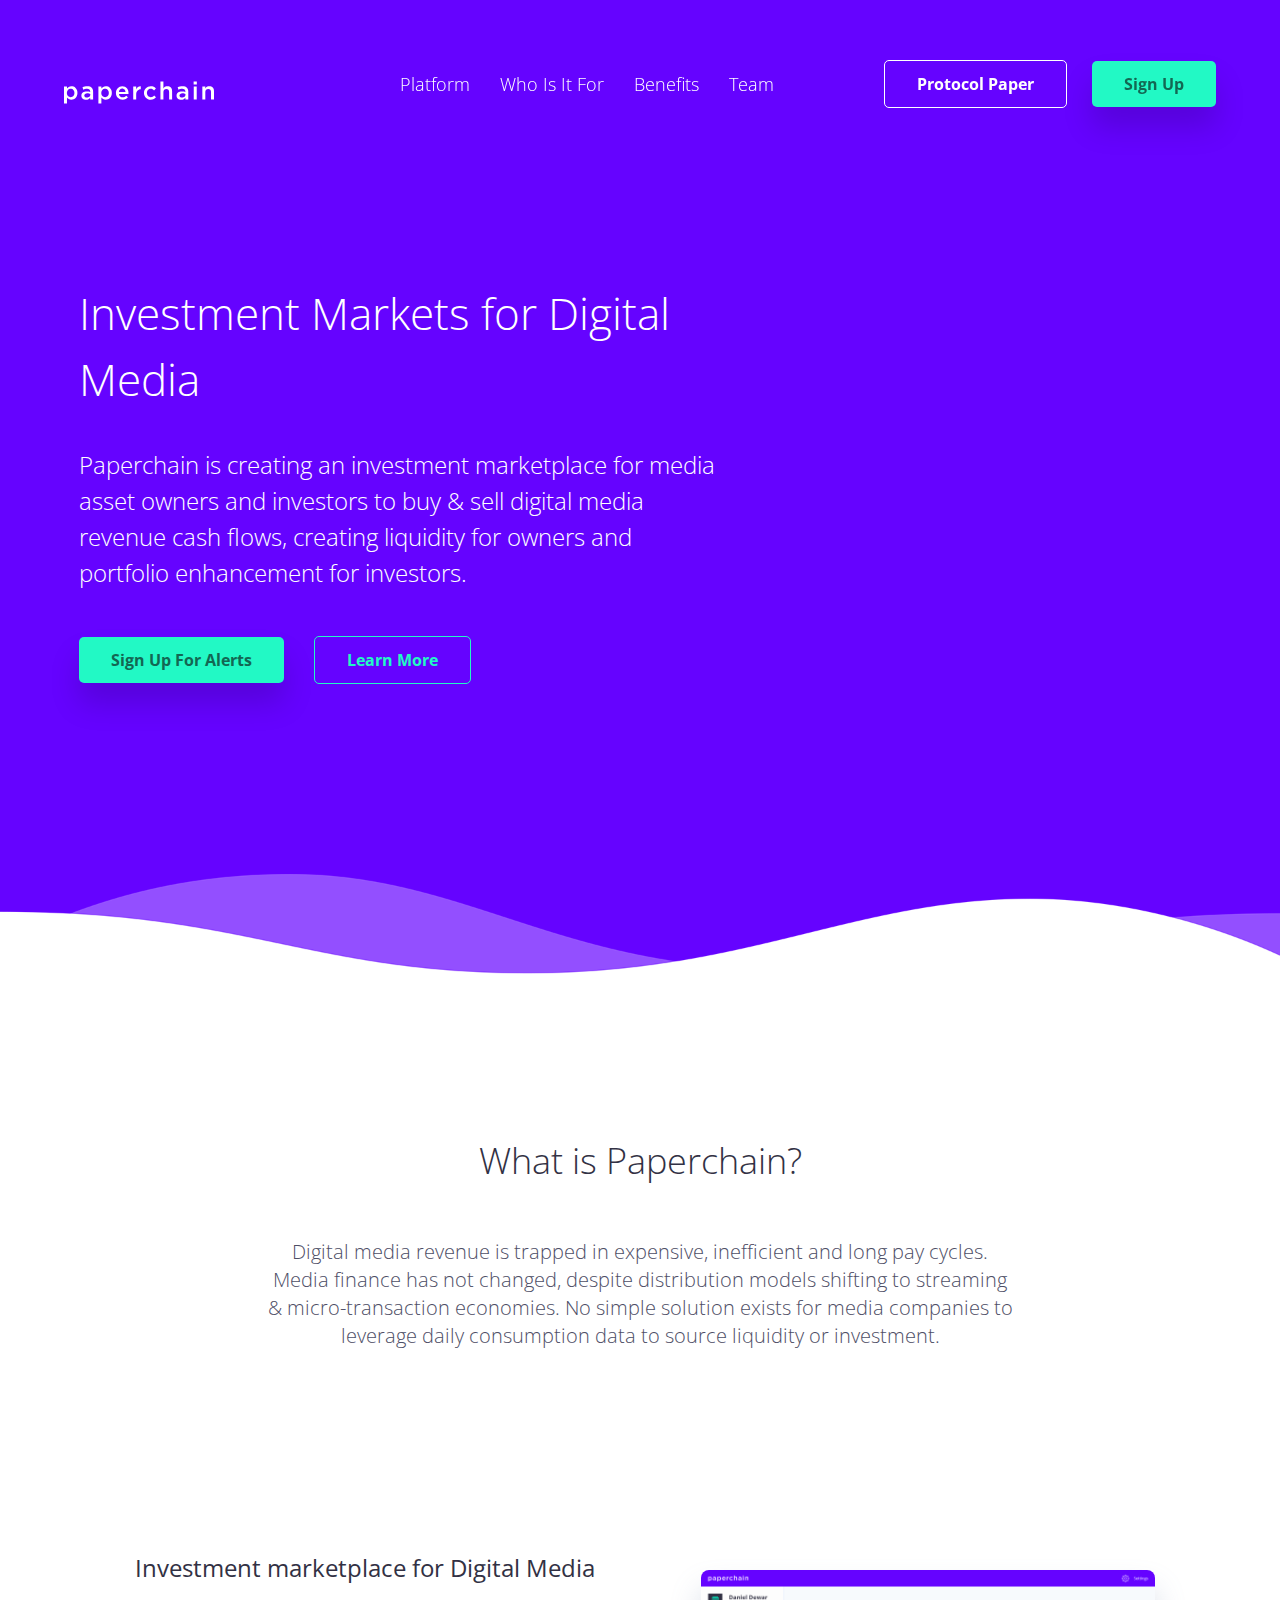
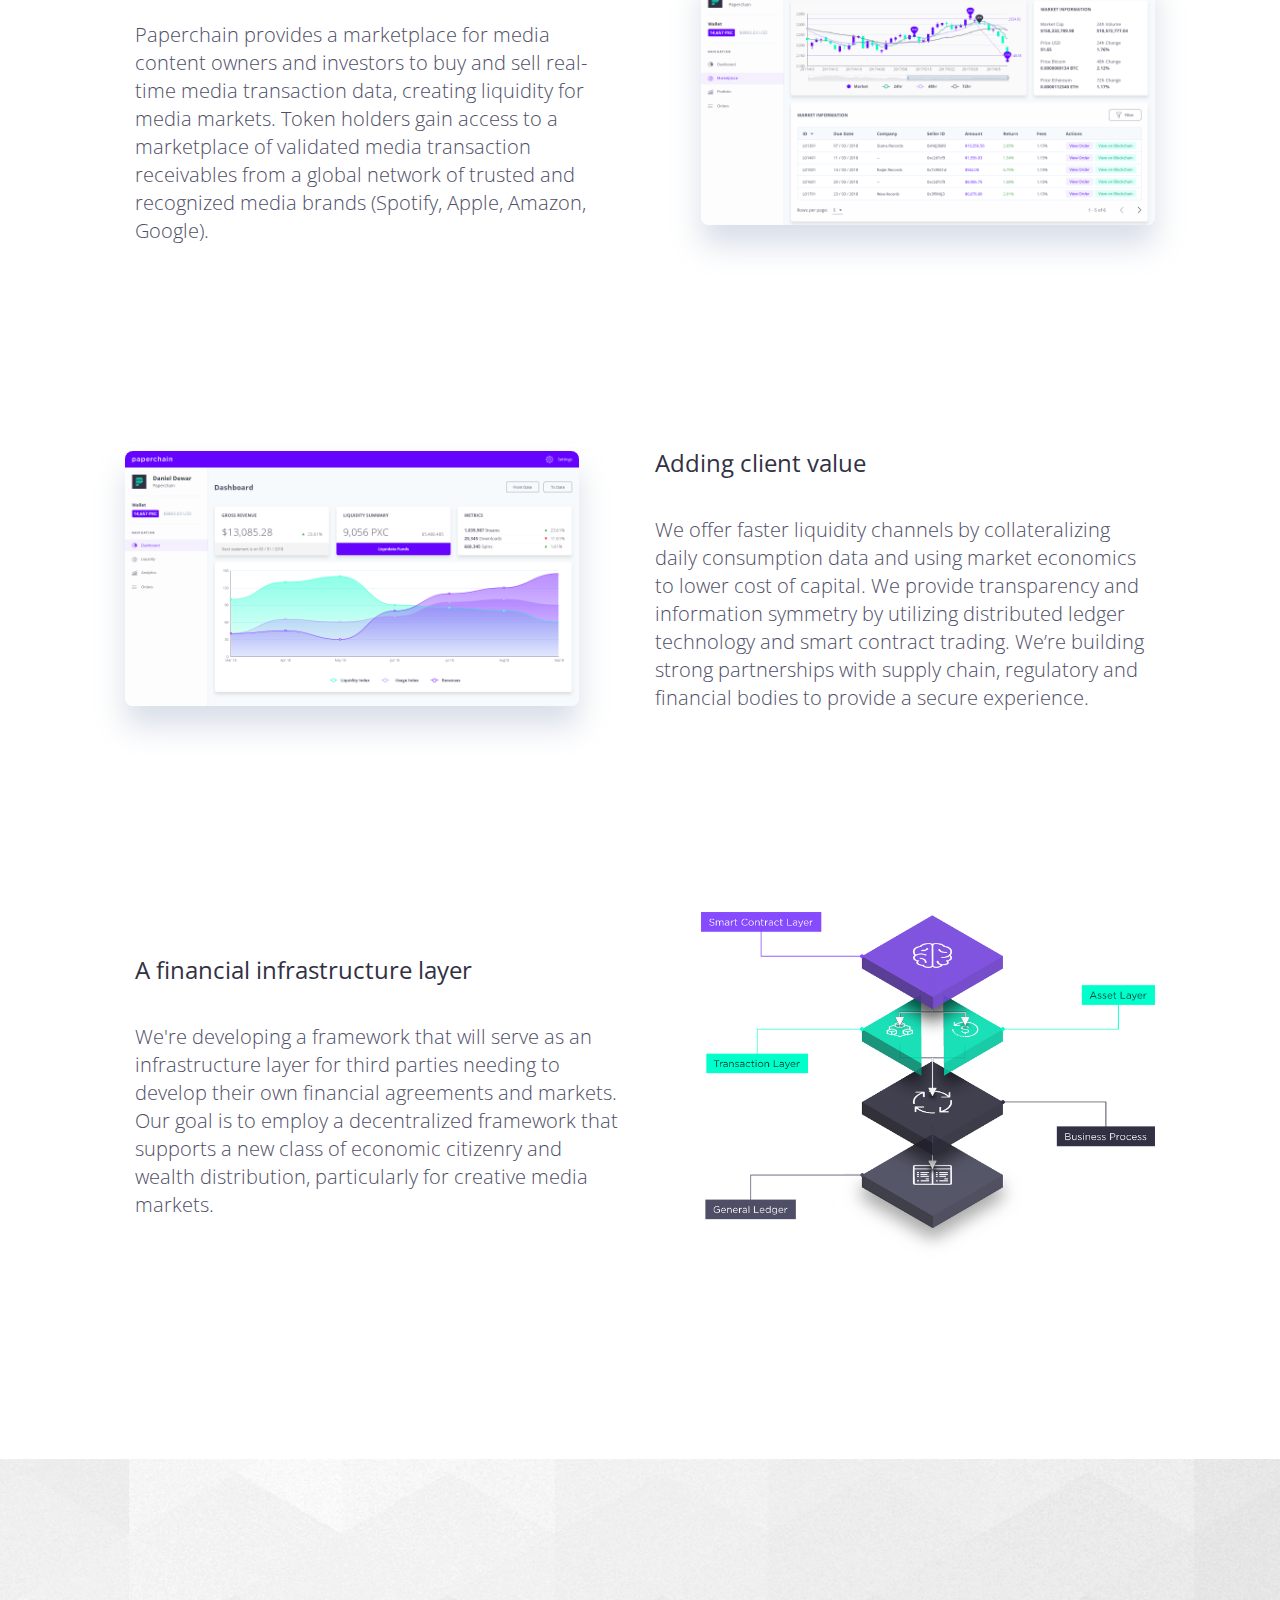
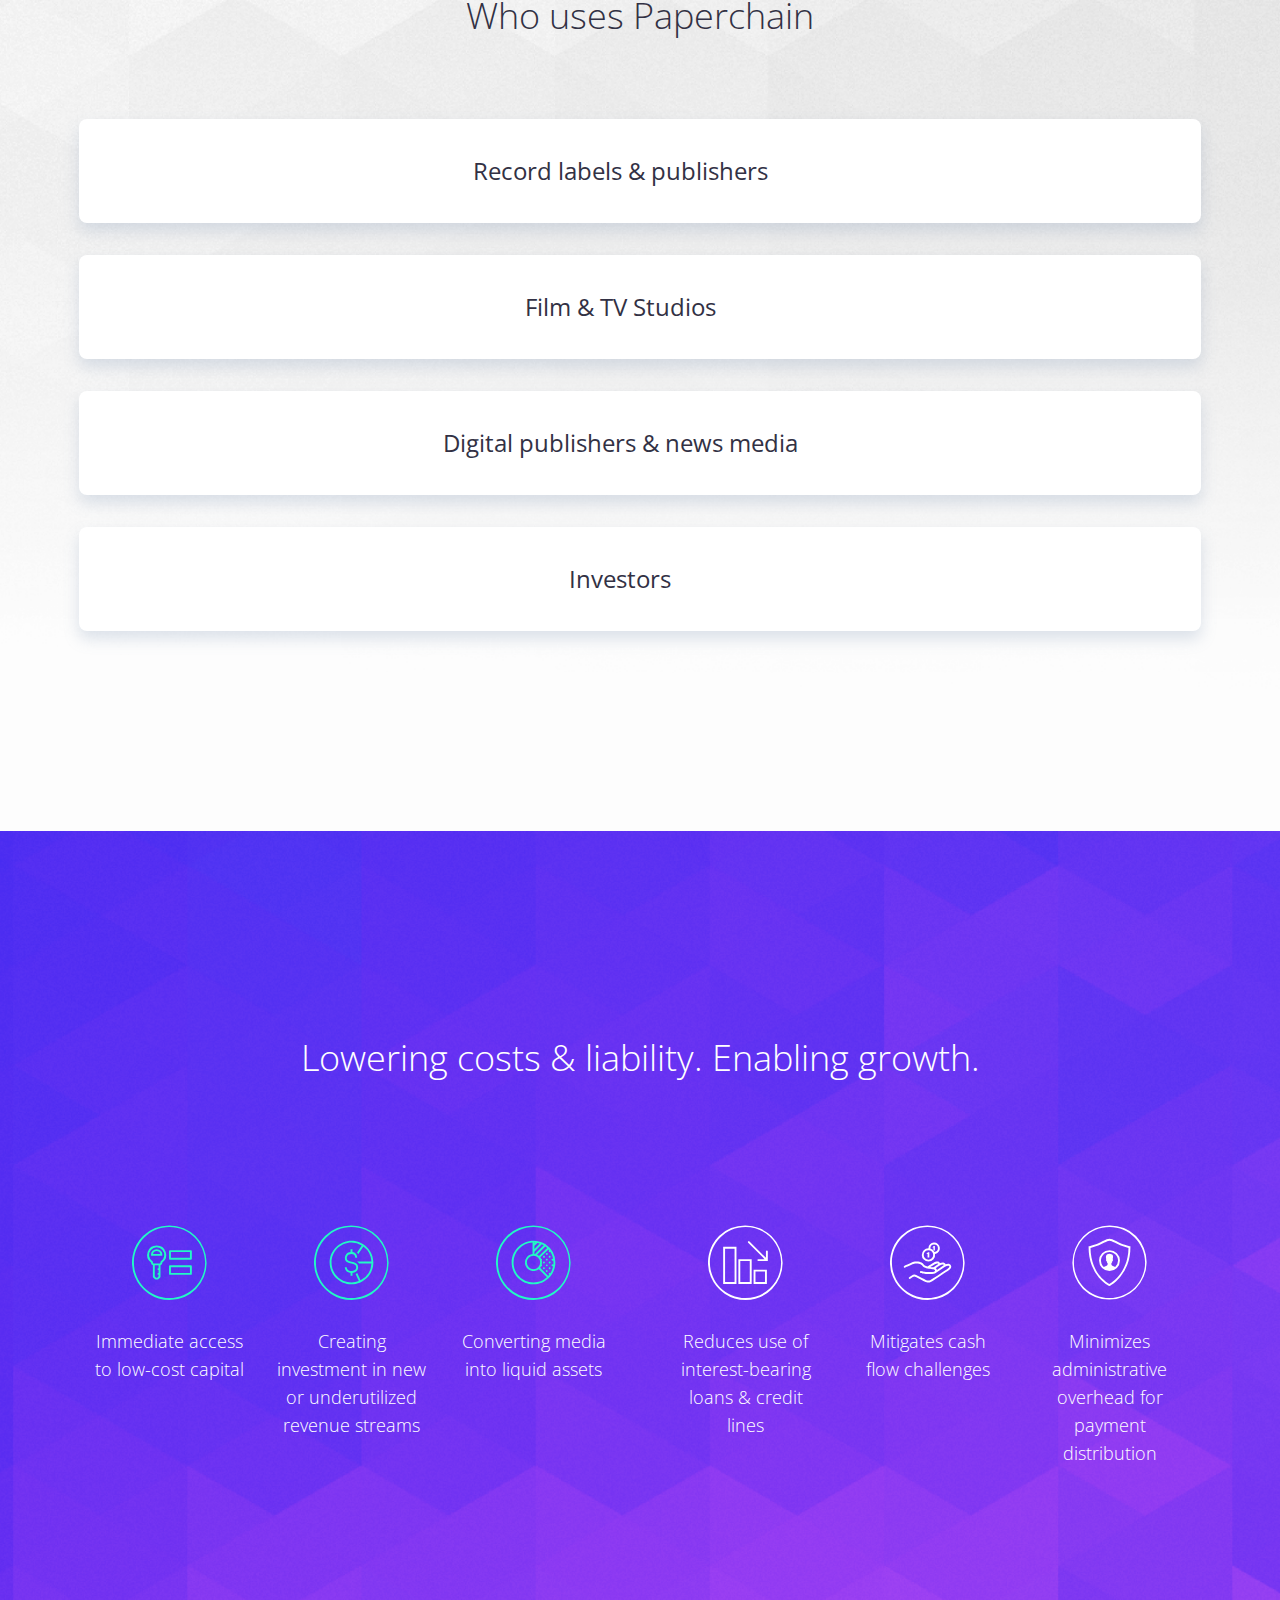
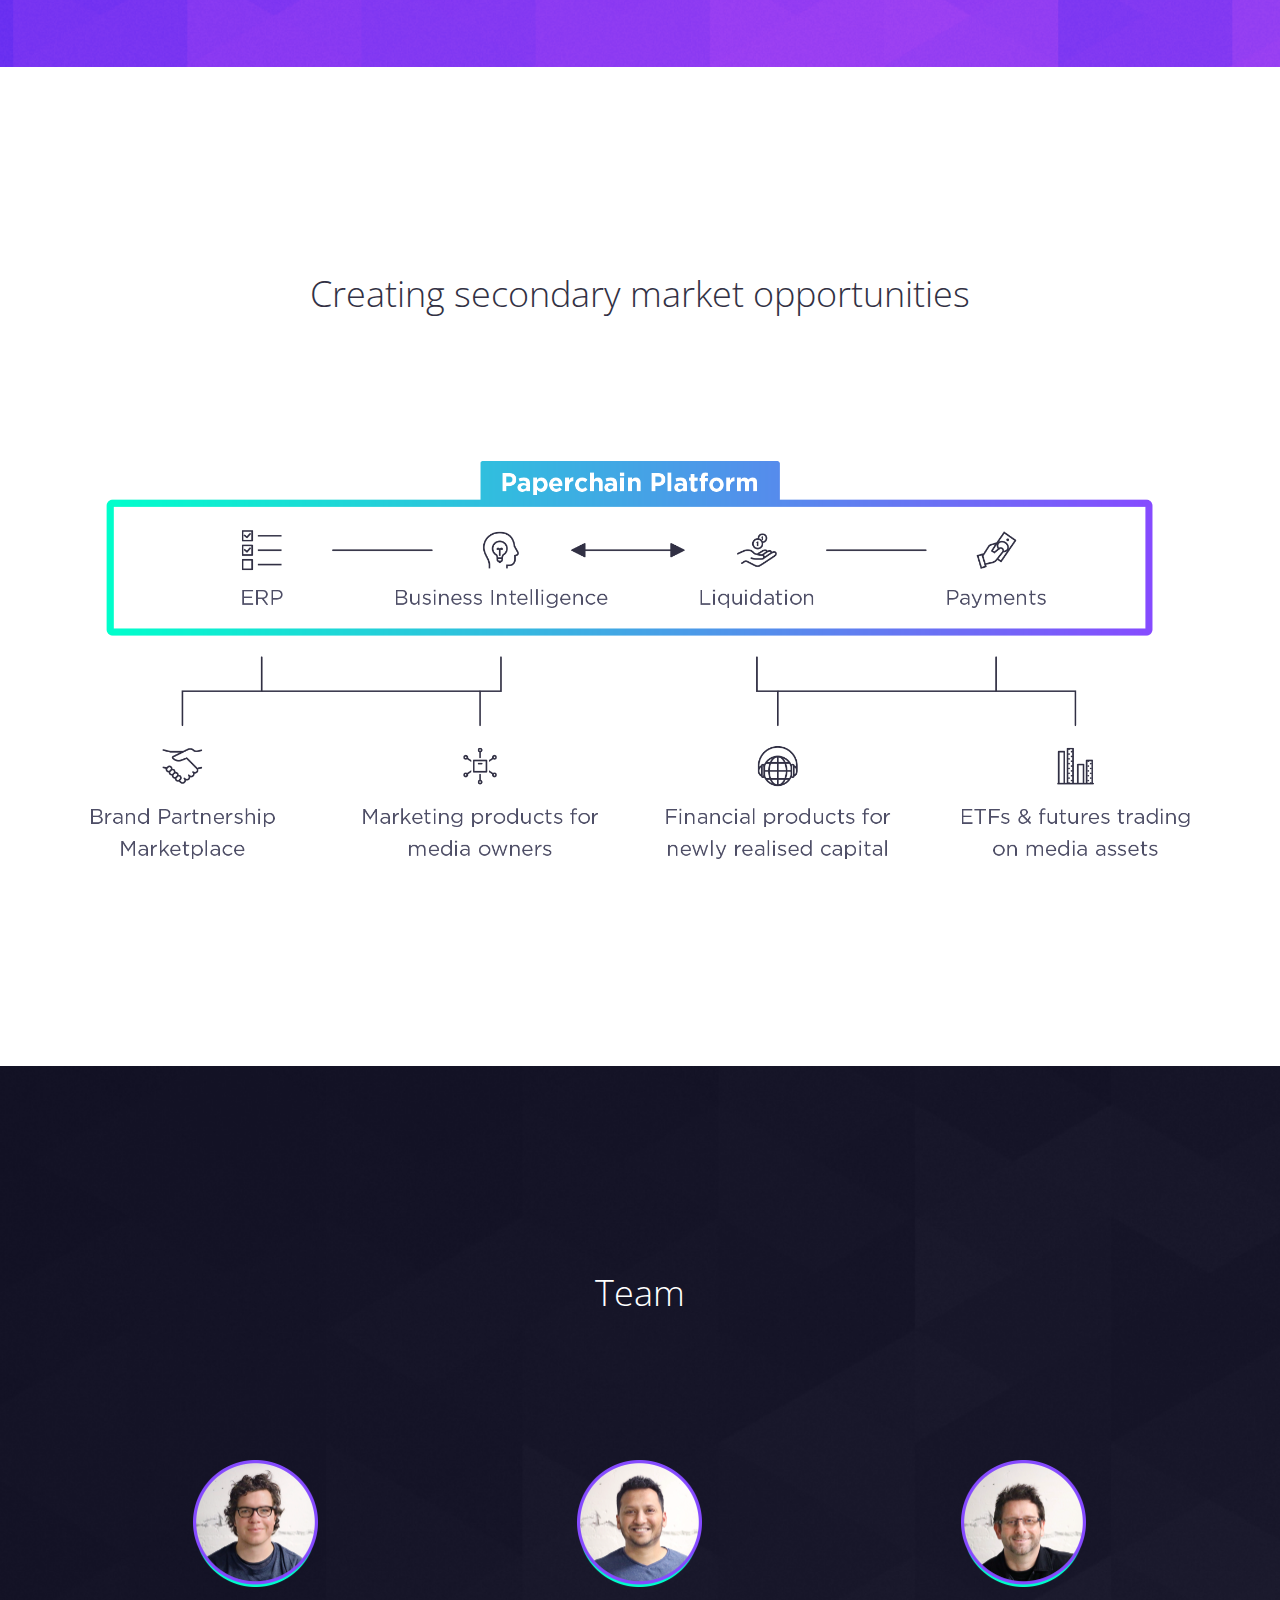
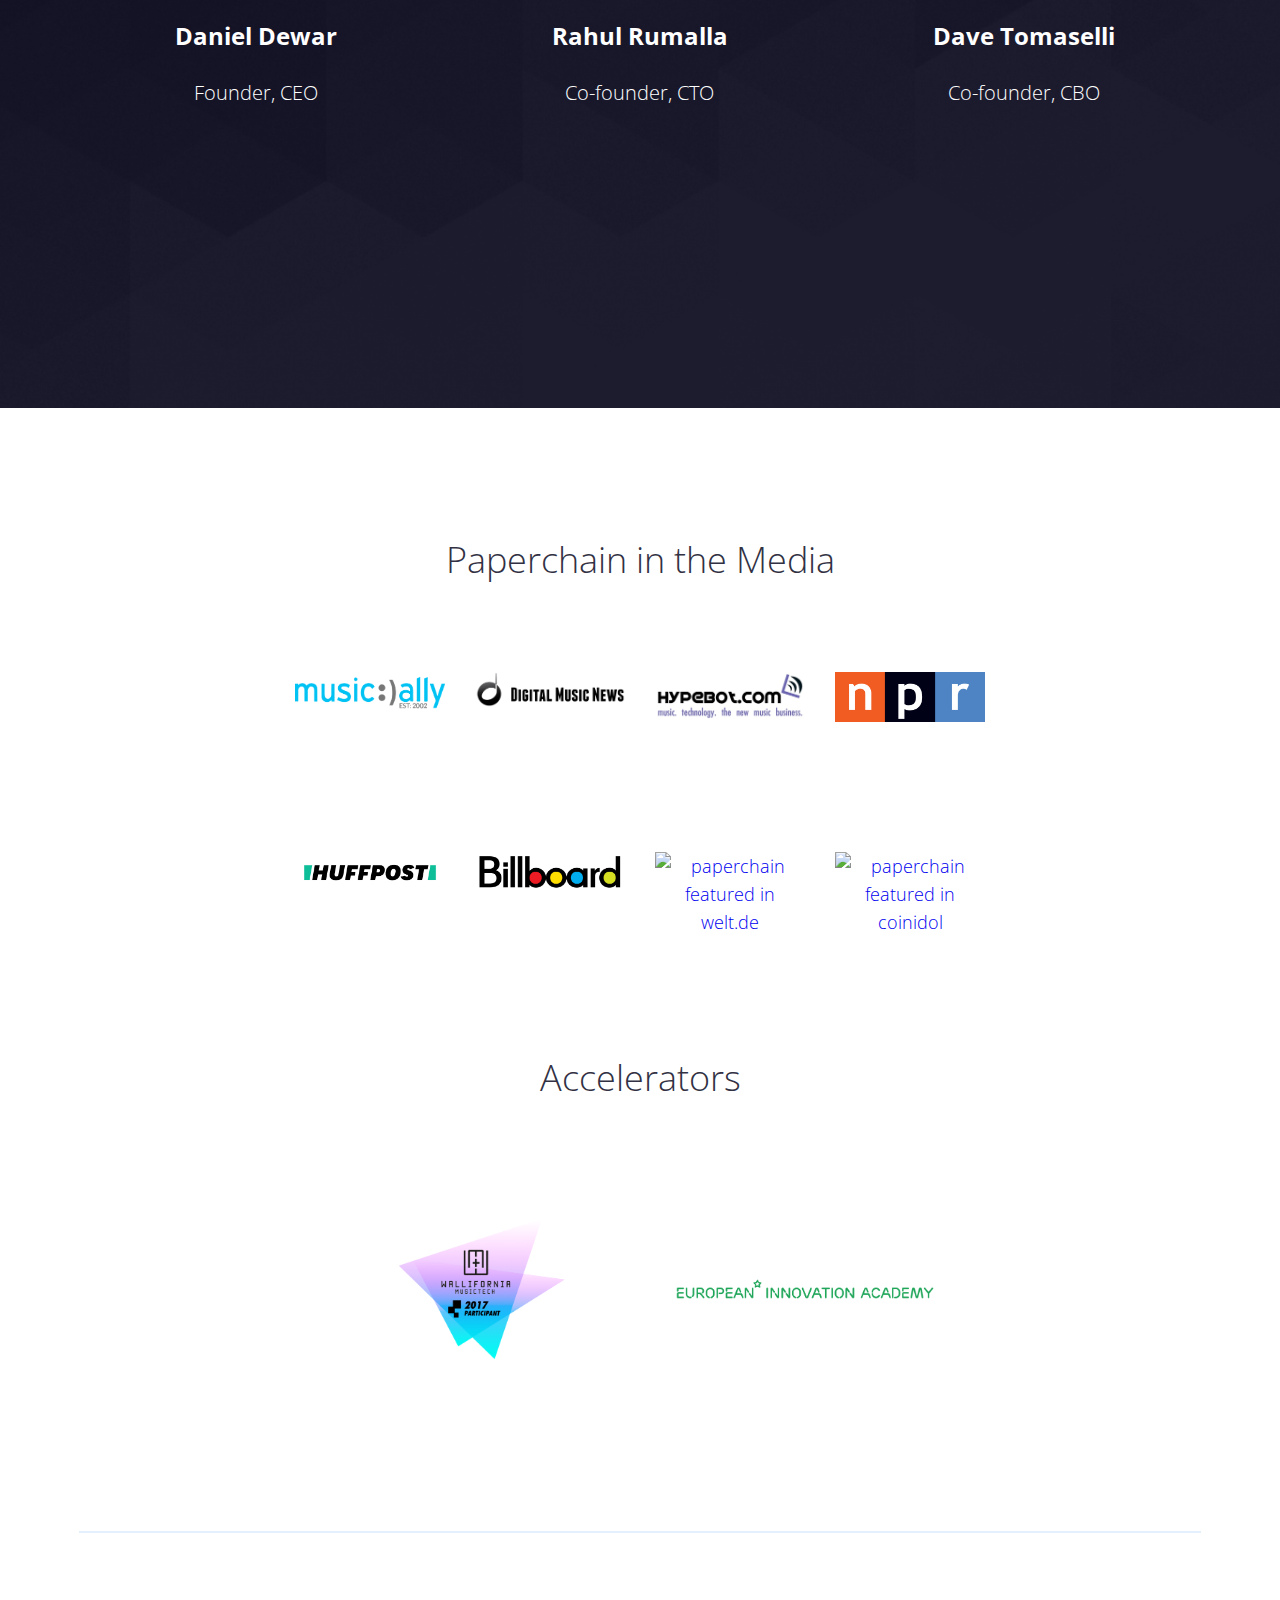
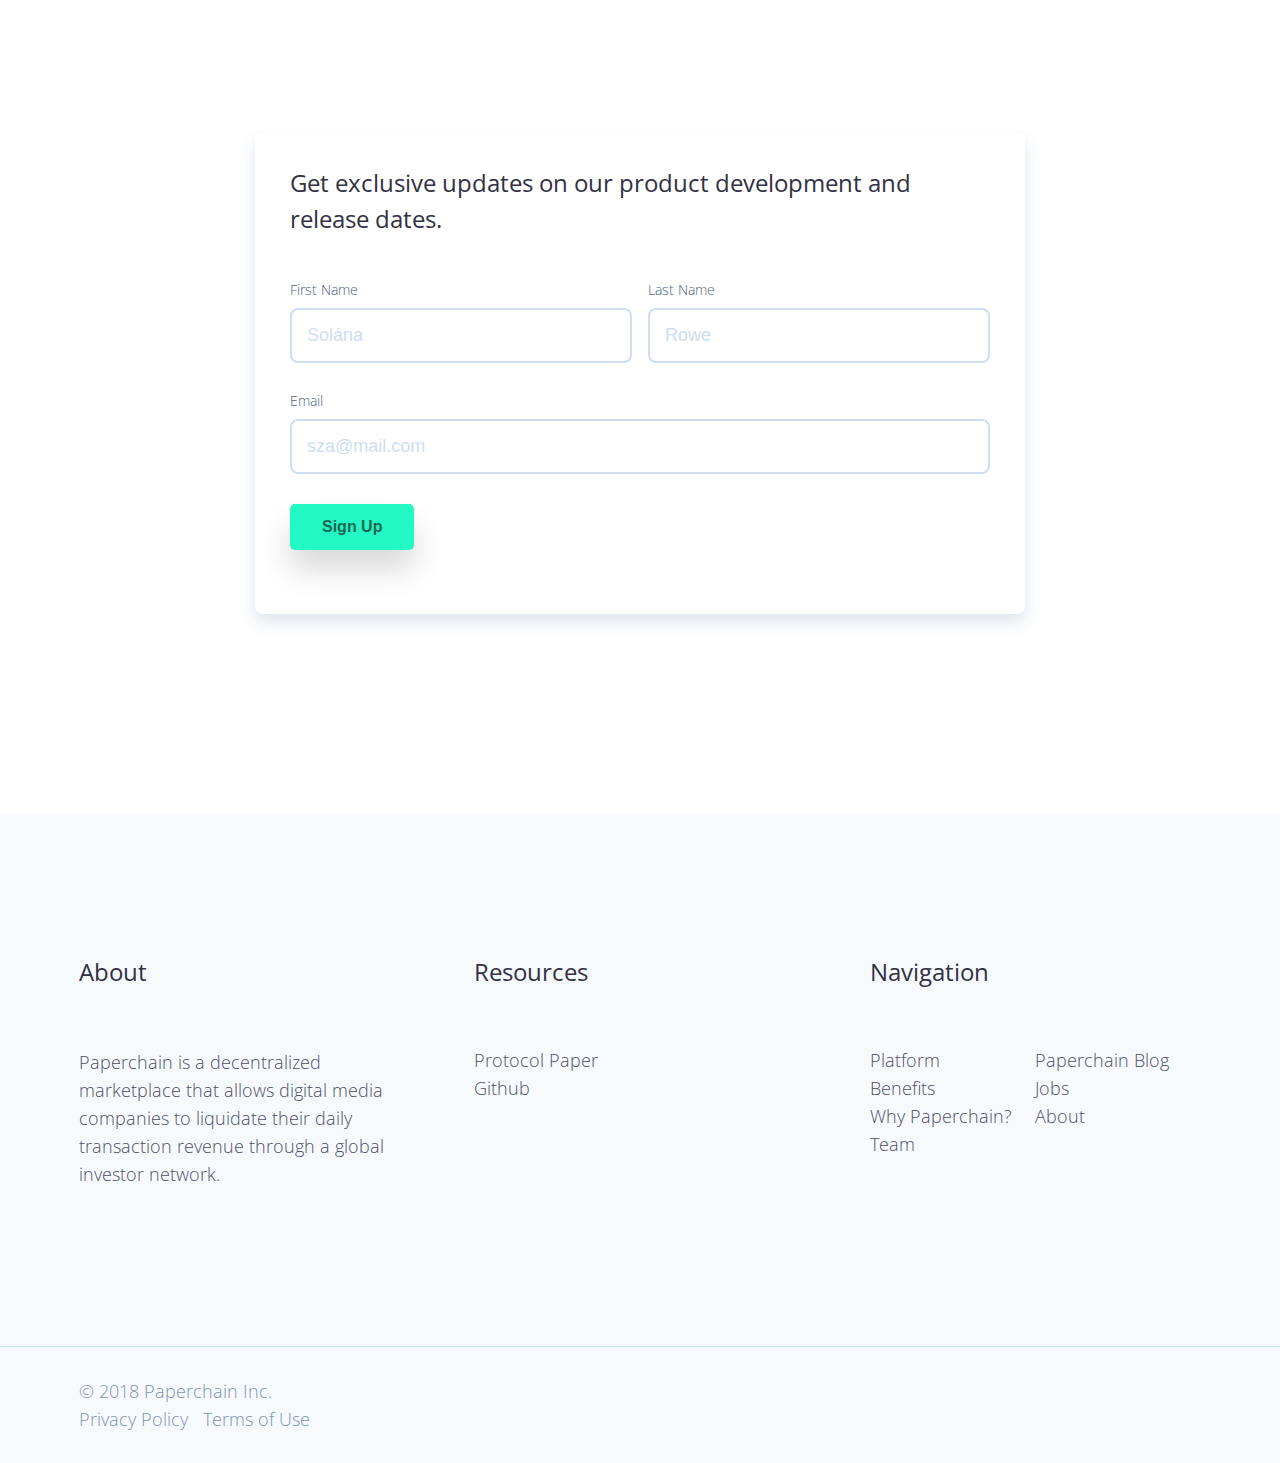
==== index.html @ db1b4682 "update header text, body messaging" ====
<!DOCTYPE html>
<html lang="en">
<head>
	<meta name="generator" content="Hugo 0.37.1" />
  <meta charset="UTF-8">
  <meta name="viewport" content="width=device-width, initial-scale=1.0">
  <meta http-equiv="X-UA-Compatible" content="ie=edge">
  <link rel="stylesheet" href="assets/css/main.css" id="main_style">
  <link href="https://fonts.googleapis.com/css?family=Open+Sans:300,400,700" rel="stylesheet">
  <link href="https://cdn.materialdesignicons.com/2.0.46/css/materialdesignicons.min.css" rel="stylesheet">
	<link rel="stylesheet" href="https://use.fontawesome.com/releases/v5.2.0/css/all.css" integrity="sha384-hWVjflwFxL6sNzntih27bfxkr27PmbbK/iSvJ+a4+0owXq79v+lsFkW54bOGbiDQ" crossorigin="anonymous">
  <link rel="icon" href="assets/img/icon_64.png" type="image/png">

  <title>Paperchain — decentralized liquidity platform for digital media markets.</title>
  <meta name="description" content="Get Paperchain — a decentralized marketplace creating liquidity in digital media.">
  <meta name="keywords" content="paperchain, blockchain, hyperledger, smart contracts, blockchain contracts, music metadata, song metadata, music royalties, royalty collection, royalty collection societies," />
  <meta name="author" content="Paperchain" />


<script>(function(w,d,s,l,i){w[l]=w[l]||[];w[l].push({'gtm.start':
new Date().getTime(),event:'gtm.js'});var f=d.getElementsByTagName(s)[0],
j=d.createElement(s),dl=l!='dataLayer'?'&l='+l:'';j.async=true;j.src=
'https://www.googletagmanager.com/gtm.js?id='+i+dl;f.parentNode.insertBefore(j,f);
})(window,document,'script','dataLayer','GTM-TQFL2BT');</script>


  <meta itemprop="name" content="Paperchain — decentralized liquidity platform for digital media markets.">
  <meta itemprop="description" content="Get Paperchain — a decentralized marketplace creating liquidity in digital media">
  <meta itemprop="image" content="assets/img/bg-paperchain-14.png">

  <meta property="og:url" content="https://www.paperchain.io">
  <meta property="og:type" content="website">
  <meta property="og:title" content="Get Paperchain — a decentralized marketplace creating liquidity in digital media">
  <meta property="og:description" content="Get Paperchain — decentralized liquidity platform for digital media markets.">
  <meta property="og:image" content="assets/img/bg-paperchain-14.png">

  <meta name="twitter:card" content="summary_large_image">
  <meta name="twitter:title" content="Get Paperchain — a decentralized marketplace creating liquidity in digital media">
  <meta name="twitter:description" content="Get Paperchain — a decentralized marketplace creating liquidity in digital media">
  <meta name="twitter:image" content="assets/img/bg-paperchain-14.png">

</head>
<body>


  <noscript><iframe src="https://www.googletagmanager.com/ns.html?id=GTM-TQFL2BT"
  height="0" width="0" style="display:none;visibility:hidden"></iframe></noscript>


  <div class="menu">
    <div class="container menu__wrapper">
      <div class="row">
        <div class="menu__logo menu__item">
          <a href="/">
            <svg class="menu__logo-img" xmlns="http://www.w3.org/2000/svg" width="150" height="65" viewBox="0 0 548.09 79.479"><g fill="#fff"><path data-name="Paperchain logo" d="M42.259 23.018c-2.04-2.1-4.392-3.688-7.059-4.766-2.668-1.08-5.38-1.621-8.136-1.621-3.897 0-7.134.871-9.711 2.609-2.578 1.738-4.735 3.836-6.474 6.291v-7.908h-10.879v61.855h10.879v-21.757c1.679 2.221 3.806 4.168 6.383 5.846 2.578 1.676 5.844 2.518 9.802 2.518 2.816 0 5.542-.541 8.182-1.621 2.636-1.076 4.99-2.662 7.057-4.764 2.069-2.098 3.715-4.676 4.944-7.732 1.23-3.057 1.844-6.562 1.844-10.52v-.18c0-3.955-.629-7.461-1.888-10.52-1.26-3.055-2.907-5.631-4.944-7.73zm-4.227 18.429c0 2.34-.36 4.451-1.077 6.34-.721 1.887-1.695 3.477-2.924 4.764-1.23 1.289-2.667 2.293-4.316 3.012-1.648.721-3.4 1.08-5.259 1.08s-3.627-.359-5.305-1.08c-1.68-.719-3.147-1.752-4.407-3.1-1.257-1.352-2.261-2.953-3.01-4.812-.751-1.854-1.126-3.924-1.126-6.203v-.18c0-2.275.375-4.346 1.126-6.203.749-1.855 1.753-3.461 3.01-4.811 1.259-1.348 2.727-2.383 4.407-3.102 1.677-.721 3.446-1.08 5.305-1.08s3.611.359 5.259 1.08c1.649.719 3.086 1.74 4.316 3.059 1.229 1.318 2.203 2.92 2.924 4.811.717 1.885 1.077 3.971 1.077 6.246v.179zM101.237 22.299c-3.415-3.535-8.662-5.305-15.733-5.305-3.776 0-7.044.344-9.8 1.033-2.757.688-5.455 1.633-8.092 2.832l2.877 8.541c2.158-.9 4.285-1.619 6.383-2.158 2.099-.539 4.496-.811 7.194-.811 3.835 0 6.758.869 8.766 2.609s3.012 4.316 3.012 7.73v1.172c-1.858-.602-3.776-1.08-5.754-1.439-1.978-.359-4.316-.541-7.012-.541-2.877 0-5.531.316-7.958.943-2.427.629-4.495 1.574-6.204 2.834-1.708 1.258-3.042 2.85-4.002 4.768-.959 1.918-1.437 4.162-1.437 6.738v.182c0 2.398.463 4.512 1.392 6.34.93 1.828 2.159 3.357 3.687 4.584 1.529 1.229 3.312 2.16 5.35 2.787 2.037.629 4.166.945 6.385.945 3.653 0 6.741-.676 9.259-2.023 2.518-1.348 4.585-2.98 6.206-4.9v5.936h10.608v-28.145c0-3.115-.419-5.902-1.259-8.359s-2.128-4.557-3.868-6.293zm-5.214 25.713c0 1.498-.331 2.879-.988 4.135-.661 1.262-1.543 2.34-2.654 3.238-1.108.898-2.441 1.588-4 2.066-1.56.48-3.237.721-5.035.721-2.639 0-4.841-.629-6.607-1.889-1.769-1.26-2.654-3.027-2.654-5.305v-.18c0-2.518.974-4.465 2.922-5.844 1.946-1.377 4.689-2.068 8.226-2.068 2.16 0 4.151.178 5.98.537 1.827.363 3.43.811 4.81 1.352v3.237zM167.951 23.018c-2.038-2.1-4.392-3.688-7.059-4.766-2.667-1.08-5.38-1.621-8.136-1.621-3.896 0-7.133.871-9.711 2.609-2.577 1.738-4.733 3.836-6.472 6.291v-7.908h-10.879v61.855h10.879v-21.757c1.677 2.221 3.806 4.168 6.385 5.846 2.576 1.676 5.844 2.518 9.799 2.518 2.817 0 5.544-.541 8.182-1.621 2.638-1.076 4.99-2.662 7.057-4.764 2.069-2.098 3.717-4.676 4.947-7.732 1.228-3.057 1.843-6.562 1.843-10.52v-.18c0-3.955-.63-7.461-1.889-10.52-1.26-3.055-2.908-5.631-4.946-7.73zm-4.225 18.429c0 2.34-.36 4.451-1.08 6.34-.719 1.887-1.693 3.477-2.921 4.764-1.229 1.289-2.668 2.293-4.314 3.012-1.651.721-3.404 1.08-5.262 1.08-1.856 0-3.626-.359-5.305-1.08-1.679-.719-3.145-1.752-4.405-3.1-1.259-1.352-2.263-2.953-3.012-4.812-.75-1.854-1.124-3.924-1.124-6.203v-.18c0-2.275.374-4.346 1.124-6.203.749-1.855 1.752-3.461 3.012-4.811 1.26-1.348 2.726-2.383 4.405-3.102 1.679-.721 3.448-1.08 5.305-1.08 1.858 0 3.611.359 5.262 1.08 1.646.719 3.086 1.74 4.314 3.059 1.228 1.318 2.203 2.92 2.921 4.811.72 1.885 1.08 3.971 1.08 6.246v.179zM230.022 24.275c-1.892-2.336-4.266-4.193-7.117-5.574-2.854-1.379-6.173-2.07-9.954-2.07-3.424 0-6.547.646-9.369 1.936-2.825 1.291-5.272 3.057-7.342 5.305-2.073 2.246-3.68 4.871-4.822 7.865-1.14 2.998-1.71 6.207-1.71 9.621v.182c0 3.654.635 6.998 1.904 10.023 1.269 3.027 3.008 5.621 5.212 7.777 2.206 2.158 4.793 3.838 7.762 5.035s6.163 1.799 9.58 1.799c4.375 0 8.135-.811 11.281-2.43 3.15-1.617 5.86-3.773 8.139-6.471l-6.384-5.664c-1.919 1.857-3.867 3.266-5.845 4.225-1.977.959-4.313 1.439-7.01 1.439-3.539 0-6.551-1.035-9.038-3.102-2.488-2.068-4.032-5.051-4.632-8.949h34.885c.059-.537.105-1.061.137-1.572.029-.51.044-1.002.044-1.482 0-3.42-.479-6.668-1.441-9.756-.964-3.088-2.39-5.797-4.28-8.137zm-29.434 13.754c.477-3.713 1.805-6.725 3.986-9.033 2.18-2.307 4.941-3.465 8.287-3.465 1.79 0 3.386.334 4.793.992 1.4.66 2.608 1.543 3.624 2.652 1.016 1.107 1.822 2.428 2.42 3.955.596 1.527.985 3.162 1.164 4.898h-24.274zM270.176 19.689c-2.758 2.158-4.886 5.035-6.383 8.633v-10.699h-10.88v47.473h10.88v-18.075c0-3.115.389-5.857 1.17-8.227.778-2.367 1.886-4.33 3.324-5.889 1.439-1.559 3.147-2.729 5.126-3.506 1.977-.777 4.164-1.17 6.562-1.17h.632v-11.506c-4.199-.18-7.676.808-10.431 2.966zM323.989 55.023c-1.947 1.08-4.214 1.619-6.79 1.619-2.099 0-4.015-.389-5.754-1.168-1.737-.777-3.234-1.857-4.494-3.236-1.258-1.377-2.234-2.998-2.921-4.857-.693-1.855-1.035-3.832-1.035-5.934v-.18c0-2.035.342-3.986 1.035-5.844.688-1.855 1.646-3.461 2.875-4.809 1.231-1.348 2.684-2.428 4.363-3.238 1.676-.811 3.506-1.213 5.486-1.213 2.696 0 4.988.555 6.874 1.664 1.892 1.107 3.673 2.531 5.352 4.268l6.833-7.279c-1.138-1.199-2.354-2.307-3.641-3.328-1.292-1.018-2.699-1.889-4.226-2.609-1.529-.719-3.21-1.271-5.035-1.662-1.831-.391-3.854-.586-6.071-.586-3.597 0-6.895.662-9.889 1.98-2.998 1.318-5.605 3.102-7.822 5.348-2.219 2.248-3.945 4.887-5.17 7.912-1.231 3.027-1.845 6.221-1.845 9.576v.18c0 3.359.614 6.535 1.845 9.531 1.225 2.998 2.936 5.607 5.126 7.822 2.185 2.217 4.778 3.971 7.775 5.258 2.998 1.289 6.263 1.936 9.801 1.936 4.615 0 8.422-.824 11.419-2.475 2.998-1.645 5.664-3.787 8-6.426l-6.562-6.475c-1.74 1.741-3.581 3.147-5.529 4.225zM378.067 16.631c-1.857 0-3.521.225-4.988.676-1.471.449-2.819 1.049-4.047 1.799-1.228.752-2.307 1.633-3.234 2.65-.933 1.021-1.787 2.068-2.564 3.15v-25.445h-10.878v65.635h10.878v-26.795c0-3.715.991-6.607 2.968-8.674 1.977-2.072 4.553-3.104 7.732-3.104 3.236 0 5.737 1.002 7.509 3.012 1.766 2.01 2.652 4.869 2.652 8.586v26.975h10.878v-30.301c0-5.514-1.471-9.92-4.407-13.217-2.937-3.295-7.104-4.947-12.499-4.947zM449.006 22.299c-3.416-3.535-8.661-5.305-15.731-5.305-3.778 0-7.045.344-9.802 1.033-2.757.688-5.454 1.633-8.091 2.832l2.877 8.541c2.155-.9 4.284-1.619 6.383-2.158 2.097-.539 4.494-.811 7.193-.811 3.833 0 6.758.869 8.767 2.609 2.006 1.74 3.012 4.316 3.012 7.73v1.172c-1.86-.602-3.778-1.08-5.755-1.439-1.979-.359-4.316-.541-7.012-.541-2.88 0-5.53.316-7.959.943-2.427.629-4.495 1.574-6.202 2.834-1.708 1.258-3.044 2.85-4.003 4.768s-1.438 4.162-1.438 6.738v.182c0 2.398.465 4.512 1.395 6.34s2.158 3.357 3.684 4.584c1.53 1.229 3.313 2.16 5.352 2.787 2.038.629 4.167.945 6.383.945 3.655 0 6.743-.676 9.261-2.023 2.518-1.348 4.584-2.98 6.205-4.9v5.936h10.609v-28.145c0-3.115-.418-5.902-1.257-8.359-.844-2.457-2.131-4.557-3.871-6.293zm-5.214 25.713c0 1.498-.331 2.879-.988 4.135-.661 1.262-1.544 2.34-2.652 3.238-1.108.898-2.445 1.588-4.003 2.066-1.556.48-3.234.721-5.035.721-2.634 0-4.84-.629-6.606-1.889-1.769-1.26-2.652-3.027-2.652-5.305v-.18c0-2.518.974-4.465 2.921-5.844 1.947-1.377 4.69-2.068 8.228-2.068 2.155 0 4.15.178 5.977.537 1.828.363 3.43.811 4.81 1.352v3.237zM474.092 17.623h10.88v47.473h-10.88zM473.642 0h11.69v10.338h-11.69zM543.681 21.578c-2.936-3.295-7.103-4.947-12.495-4.947-1.86 0-3.521.225-4.989.676-1.471.449-2.821 1.049-4.047 1.799-1.231.752-2.31 1.633-3.236 2.65-.931 1.021-1.787 2.068-2.565 3.15v-7.283h-10.878v47.473h10.878v-26.795c0-3.715.991-6.607 2.968-8.674 1.977-2.072 4.553-3.104 7.731-3.104 3.24 0 5.74 1.002 7.509 3.012 1.766 2.01 2.652 4.869 2.652 8.586v26.975h10.88v-30.301c.001-5.514-1.47-9.92-4.408-13.217z"/></g></svg>
          </a>
        </div>
        <div class="menu__item d-t-none">
          <nav class="menu__center-nav">
            <ul>
              <li><a href="#platform" class="link link--gray">Platform</a></li>
							<li><a href="#whoisitfor" class="link link--gray">Who Is It For</a></li>
              <li><a href="#benefits" class="link link--gray">Benefits</a></li>
              <li><a href="#team" class="link link--gray">Team</a></li>
            </ul>
          </nav>
        </div>
        <div class="menu__item">
          <nav class="menu__right-nav d-l-none">
            <ul>
              <li><a href="https://resources.paperchain.io/protocol-paper/" target ="_blank" class="site-btn site-btn--invert">Protocol Paper</a></li>
              <li><a href="#contact" class="site-btn site-btn--accent">Sign Up</a></li>
            </ul>
          </nav>
          <div class="d-none d-t-block">
            <button type="button" class="menu__mobile-button">
              <span><i class="mdi mdi-menu" aria-hidden="true"></i></span>
            </button>
          </div>
        </div>
      </div>
    </div>
  </div>



  <div class="mobile-menu d-none d-t-block">
    <div class="container">
      <div class="mobile-menu__logo">
        <svg class="menu__logo-img" xmlns="http://www.w3.org/2000/svg" width="200" height="65" viewBox="0 0 548.09 79.479"><g fill="#fff"><path data-name="Paperchain logo" d="M42.259 23.018c-2.04-2.1-4.392-3.688-7.059-4.766-2.668-1.08-5.38-1.621-8.136-1.621-3.897 0-7.134.871-9.711 2.609-2.578 1.738-4.735 3.836-6.474 6.291v-7.908h-10.879v61.855h10.879v-21.757c1.679 2.221 3.806 4.168 6.383 5.846 2.578 1.676 5.844 2.518 9.802 2.518 2.816 0 5.542-.541 8.182-1.621 2.636-1.076 4.99-2.662 7.057-4.764 2.069-2.098 3.715-4.676 4.944-7.732 1.23-3.057 1.844-6.562 1.844-10.52v-.18c0-3.955-.629-7.461-1.888-10.52-1.26-3.055-2.907-5.631-4.944-7.73zm-4.227 18.429c0 2.34-.36 4.451-1.077 6.34-.721 1.887-1.695 3.477-2.924 4.764-1.23 1.289-2.667 2.293-4.316 3.012-1.648.721-3.4 1.08-5.259 1.08s-3.627-.359-5.305-1.08c-1.68-.719-3.147-1.752-4.407-3.1-1.257-1.352-2.261-2.953-3.01-4.812-.751-1.854-1.126-3.924-1.126-6.203v-.18c0-2.275.375-4.346 1.126-6.203.749-1.855 1.753-3.461 3.01-4.811 1.259-1.348 2.727-2.383 4.407-3.102 1.677-.721 3.446-1.08 5.305-1.08s3.611.359 5.259 1.08c1.649.719 3.086 1.74 4.316 3.059 1.229 1.318 2.203 2.92 2.924 4.811.717 1.885 1.077 3.971 1.077 6.246v.179zM101.237 22.299c-3.415-3.535-8.662-5.305-15.733-5.305-3.776 0-7.044.344-9.8 1.033-2.757.688-5.455 1.633-8.092 2.832l2.877 8.541c2.158-.9 4.285-1.619 6.383-2.158 2.099-.539 4.496-.811 7.194-.811 3.835 0 6.758.869 8.766 2.609s3.012 4.316 3.012 7.73v1.172c-1.858-.602-3.776-1.08-5.754-1.439-1.978-.359-4.316-.541-7.012-.541-2.877 0-5.531.316-7.958.943-2.427.629-4.495 1.574-6.204 2.834-1.708 1.258-3.042 2.85-4.002 4.768-.959 1.918-1.437 4.162-1.437 6.738v.182c0 2.398.463 4.512 1.392 6.34.93 1.828 2.159 3.357 3.687 4.584 1.529 1.229 3.312 2.16 5.35 2.787 2.037.629 4.166.945 6.385.945 3.653 0 6.741-.676 9.259-2.023 2.518-1.348 4.585-2.98 6.206-4.9v5.936h10.608v-28.145c0-3.115-.419-5.902-1.259-8.359s-2.128-4.557-3.868-6.293zm-5.214 25.713c0 1.498-.331 2.879-.988 4.135-.661 1.262-1.543 2.34-2.654 3.238-1.108.898-2.441 1.588-4 2.066-1.56.48-3.237.721-5.035.721-2.639 0-4.841-.629-6.607-1.889-1.769-1.26-2.654-3.027-2.654-5.305v-.18c0-2.518.974-4.465 2.922-5.844 1.946-1.377 4.689-2.068 8.226-2.068 2.16 0 4.151.178 5.98.537 1.827.363 3.43.811 4.81 1.352v3.237zM167.951 23.018c-2.038-2.1-4.392-3.688-7.059-4.766-2.667-1.08-5.38-1.621-8.136-1.621-3.896 0-7.133.871-9.711 2.609-2.577 1.738-4.733 3.836-6.472 6.291v-7.908h-10.879v61.855h10.879v-21.757c1.677 2.221 3.806 4.168 6.385 5.846 2.576 1.676 5.844 2.518 9.799 2.518 2.817 0 5.544-.541 8.182-1.621 2.638-1.076 4.99-2.662 7.057-4.764 2.069-2.098 3.717-4.676 4.947-7.732 1.228-3.057 1.843-6.562 1.843-10.52v-.18c0-3.955-.63-7.461-1.889-10.52-1.26-3.055-2.908-5.631-4.946-7.73zm-4.225 18.429c0 2.34-.36 4.451-1.08 6.34-.719 1.887-1.693 3.477-2.921 4.764-1.229 1.289-2.668 2.293-4.314 3.012-1.651.721-3.404 1.08-5.262 1.08-1.856 0-3.626-.359-5.305-1.08-1.679-.719-3.145-1.752-4.405-3.1-1.259-1.352-2.263-2.953-3.012-4.812-.75-1.854-1.124-3.924-1.124-6.203v-.18c0-2.275.374-4.346 1.124-6.203.749-1.855 1.752-3.461 3.012-4.811 1.26-1.348 2.726-2.383 4.405-3.102 1.679-.721 3.448-1.08 5.305-1.08 1.858 0 3.611.359 5.262 1.08 1.646.719 3.086 1.74 4.314 3.059 1.228 1.318 2.203 2.92 2.921 4.811.72 1.885 1.08 3.971 1.08 6.246v.179zM230.022 24.275c-1.892-2.336-4.266-4.193-7.117-5.574-2.854-1.379-6.173-2.07-9.954-2.07-3.424 0-6.547.646-9.369 1.936-2.825 1.291-5.272 3.057-7.342 5.305-2.073 2.246-3.68 4.871-4.822 7.865-1.14 2.998-1.71 6.207-1.71 9.621v.182c0 3.654.635 6.998 1.904 10.023 1.269 3.027 3.008 5.621 5.212 7.777 2.206 2.158 4.793 3.838 7.762 5.035s6.163 1.799 9.58 1.799c4.375 0 8.135-.811 11.281-2.43 3.15-1.617 5.86-3.773 8.139-6.471l-6.384-5.664c-1.919 1.857-3.867 3.266-5.845 4.225-1.977.959-4.313 1.439-7.01 1.439-3.539 0-6.551-1.035-9.038-3.102-2.488-2.068-4.032-5.051-4.632-8.949h34.885c.059-.537.105-1.061.137-1.572.029-.51.044-1.002.044-1.482 0-3.42-.479-6.668-1.441-9.756-.964-3.088-2.39-5.797-4.28-8.137zm-29.434 13.754c.477-3.713 1.805-6.725 3.986-9.033 2.18-2.307 4.941-3.465 8.287-3.465 1.79 0 3.386.334 4.793.992 1.4.66 2.608 1.543 3.624 2.652 1.016 1.107 1.822 2.428 2.42 3.955.596 1.527.985 3.162 1.164 4.898h-24.274zM270.176 19.689c-2.758 2.158-4.886 5.035-6.383 8.633v-10.699h-10.88v47.473h10.88v-18.075c0-3.115.389-5.857 1.17-8.227.778-2.367 1.886-4.33 3.324-5.889 1.439-1.559 3.147-2.729 5.126-3.506 1.977-.777 4.164-1.17 6.562-1.17h.632v-11.506c-4.199-.18-7.676.808-10.431 2.966zM323.989 55.023c-1.947 1.08-4.214 1.619-6.79 1.619-2.099 0-4.015-.389-5.754-1.168-1.737-.777-3.234-1.857-4.494-3.236-1.258-1.377-2.234-2.998-2.921-4.857-.693-1.855-1.035-3.832-1.035-5.934v-.18c0-2.035.342-3.986 1.035-5.844.688-1.855 1.646-3.461 2.875-4.809 1.231-1.348 2.684-2.428 4.363-3.238 1.676-.811 3.506-1.213 5.486-1.213 2.696 0 4.988.555 6.874 1.664 1.892 1.107 3.673 2.531 5.352 4.268l6.833-7.279c-1.138-1.199-2.354-2.307-3.641-3.328-1.292-1.018-2.699-1.889-4.226-2.609-1.529-.719-3.21-1.271-5.035-1.662-1.831-.391-3.854-.586-6.071-.586-3.597 0-6.895.662-9.889 1.98-2.998 1.318-5.605 3.102-7.822 5.348-2.219 2.248-3.945 4.887-5.17 7.912-1.231 3.027-1.845 6.221-1.845 9.576v.18c0 3.359.614 6.535 1.845 9.531 1.225 2.998 2.936 5.607 5.126 7.822 2.185 2.217 4.778 3.971 7.775 5.258 2.998 1.289 6.263 1.936 9.801 1.936 4.615 0 8.422-.824 11.419-2.475 2.998-1.645 5.664-3.787 8-6.426l-6.562-6.475c-1.74 1.741-3.581 3.147-5.529 4.225zM378.067 16.631c-1.857 0-3.521.225-4.988.676-1.471.449-2.819 1.049-4.047 1.799-1.228.752-2.307 1.633-3.234 2.65-.933 1.021-1.787 2.068-2.564 3.15v-25.445h-10.878v65.635h10.878v-26.795c0-3.715.991-6.607 2.968-8.674 1.977-2.072 4.553-3.104 7.732-3.104 3.236 0 5.737 1.002 7.509 3.012 1.766 2.01 2.652 4.869 2.652 8.586v26.975h10.878v-30.301c0-5.514-1.471-9.92-4.407-13.217-2.937-3.295-7.104-4.947-12.499-4.947zM449.006 22.299c-3.416-3.535-8.661-5.305-15.731-5.305-3.778 0-7.045.344-9.802 1.033-2.757.688-5.454 1.633-8.091 2.832l2.877 8.541c2.155-.9 4.284-1.619 6.383-2.158 2.097-.539 4.494-.811 7.193-.811 3.833 0 6.758.869 8.767 2.609 2.006 1.74 3.012 4.316 3.012 7.73v1.172c-1.86-.602-3.778-1.08-5.755-1.439-1.979-.359-4.316-.541-7.012-.541-2.88 0-5.53.316-7.959.943-2.427.629-4.495 1.574-6.202 2.834-1.708 1.258-3.044 2.85-4.003 4.768s-1.438 4.162-1.438 6.738v.182c0 2.398.465 4.512 1.395 6.34s2.158 3.357 3.684 4.584c1.53 1.229 3.313 2.16 5.352 2.787 2.038.629 4.167.945 6.383.945 3.655 0 6.743-.676 9.261-2.023 2.518-1.348 4.584-2.98 6.205-4.9v5.936h10.609v-28.145c0-3.115-.418-5.902-1.257-8.359-.844-2.457-2.131-4.557-3.871-6.293zm-5.214 25.713c0 1.498-.331 2.879-.988 4.135-.661 1.262-1.544 2.34-2.652 3.238-1.108.898-2.445 1.588-4.003 2.066-1.556.48-3.234.721-5.035.721-2.634 0-4.84-.629-6.606-1.889-1.769-1.26-2.652-3.027-2.652-5.305v-.18c0-2.518.974-4.465 2.921-5.844 1.947-1.377 4.69-2.068 8.228-2.068 2.155 0 4.15.178 5.977.537 1.828.363 3.43.811 4.81 1.352v3.237zM474.092 17.623h10.88v47.473h-10.88zM473.642 0h11.69v10.338h-11.69zM543.681 21.578c-2.936-3.295-7.103-4.947-12.495-4.947-1.86 0-3.521.225-4.989.676-1.471.449-2.821 1.049-4.047 1.799-1.231.752-2.31 1.633-3.236 2.65-.931 1.021-1.787 2.068-2.565 3.15v-7.283h-10.878v47.473h10.878v-26.795c0-3.715.991-6.607 2.968-8.674 1.977-2.072 4.553-3.104 7.731-3.104 3.24 0 5.74 1.002 7.509 3.012 1.766 2.01 2.652 4.869 2.652 8.586v26.975h10.88v-30.301c.001-5.514-1.47-9.92-4.408-13.217z"/></g></svg>
      </div>
      <button type="button" class="mobile-menu__close">
        <span><i class="mdi mdi-close" aria-hidden="true"></i></span>
      </button>
      <nav class="mobile-menu__wrapper">
        <ul class="mobile-menu__ul">
          <li class="mobile-menu__li"><a href="#platform" class="link link--dark-gray">Platform</a></li>
					<li class="mobile-menu__li"><a href="#whoisitfor" class="link link--dark-gray">Who Is It For</a></li>
          <li class="mobile-menu__li"><a href="#benefits" class="link link--dark-gray">Benefits</a></li>
          <li class="mobile-menu__li"><a href="#team" class="link link--dark-gray">Team</a></li>
          <li class="mobile-menu__li"><a href="https://resources.paperchain.io/protocol-paper/" target ="_blank" class="site-btn site-btn--invert">Protocol Paper</a></li>
          <li class="mobile-menu__li"><a href="#contact" class="site-btn site-btn--accent">Sign Up</a></li>
        </ul>
      </nav>
    </div>
  </div>


  <header class="header-home header-home--color header-home--bottom-space">
    <div class="background background--wave">
      <div class="container">
        <div class="row header-home__about-img-wrap">
          <div class="col-7 header-home__about-desc-col">
            <h2 class="header-home__title">Investment Markets for Digital Media</h2>
            <p class="header-home__description header-home__description--big header-home__description--about">
              Paperchain is creating an investment marketplace for media asset owners and investors to buy & sell digital media revenue cash flows, creating liquidity for owners and portfolio enhancement for investors.</p>
			<p class="header-home__description--buttons"><a href="#contact" class="site-btn site-btn--accent">Sign Up For Alerts</a><a href="#platform" class="site-btn site-btn--light">Learn More</a></p>
          </div>
          <div class="col-5 header-home__about-img-col">
			<svg id="header_graphic" data-name="Header Graphic" xmlns="http://www.w3.org/2000/svg" viewBox="0 0 729.2 780.7"> <title>A decentralized liquidity platform for digital media markets</title> <g id="text"> <g id="textMedia"> <path class="cls-1" d="M8.1,128.3h0l-6.2-9v13.6H0V116.1H1.9L8,125.3l6.1-9.2H16v16.8H14.1V119.3Z" transform="translate(0 0.02)"/> <path class="cls-1" d="M26,131.6a5,5,0,0,0,3.9-1.8l1.2,1a6.34,6.34,0,0,1-5.1,2.3,6.18,6.18,0,0,1-6.2-6.5c0-3.6,2.5-6.5,6-6.5,3.7,0,5.8,2.9,5.8,6.6v.6H21.8A4.12,4.12,0,0,0,26,131.6Zm3.6-5.5c-.2-2.3-1.5-4.2-4-4.2-2.2,0-3.8,1.8-4,4.2Z" transform="translate(0 0.02)"/> <path class="cls-1" d="M44.7,132.9v-2.5a5.63,5.63,0,0,1-4.8,2.8c-3,0-5.9-2.4-5.9-6.5s3-6.5,5.9-6.5a5.7,5.7,0,0,1,4.8,2.6v-7.5h1.8v17.5H44.7Zm-4.4-11c-2.4,0-4.4,1.8-4.4,4.8s2,4.8,4.4,4.8a4.81,4.81,0,0,0,0-9.6Z" transform="translate(0 0.02)"/> <path class="cls-1" d="M50.7,117.8v-2h2.1v2Zm.1,15.1V120.5h1.8v12.4Z" transform="translate(0 0.02)"/> <path class="cls-1" d="M57.7,122.9l-.6-1.5a10.64,10.64,0,0,1,4.5-1c3.4,0,5.3,1.7,5.3,5V133H65.1v-1.9a5.55,5.55,0,0,1-4.5,2.1c-2.3,0-4.6-1.3-4.6-3.9s2.2-4,5.3-4a13.46,13.46,0,0,1,3.8.5v-.4c0-2.2-1.4-3.4-3.7-3.4A8.78,8.78,0,0,0,57.7,122.9Zm.2,6.3c0,1.6,1.4,2.5,3.1,2.5,2.3,0,4.2-1.4,4.2-3.4v-1.2a11.52,11.52,0,0,0-3.6-.5C59.2,126.7,57.9,127.7,57.9,129.2Z" transform="translate(0 0.02)"/> <path class="cls-1" d="M94,132.9H92l-2-4.4H80.9l-2,4.4H77L84.7,116h1.8Zm-8.5-14.7-3.8,8.6h7.7Z" transform="translate(0 0.02)"/> <path class="cls-1" d="M101.1,133.2a8.55,8.55,0,0,1-5.1-1.8l.9-1.3a7.15,7.15,0,0,0,4.3,1.6c1.5,0,2.6-.8,2.6-2h0c0-1.2-1.5-1.7-3.1-2.2-1.9-.6-4.1-1.2-4.1-3.5h0c0-2.1,1.8-3.6,4.2-3.6a8.23,8.23,0,0,1,4.5,1.4l-.8,1.4a7.69,7.69,0,0,0-3.7-1.2c-1.5,0-2.4.8-2.4,1.8h0c0,1.2,1.5,1.6,3.2,2.1,1.9.6,4,1.3,4,3.6h0C105.5,131.8,103.6,133.2,101.1,133.2Z" transform="translate(0 0.02)"/> <path class="cls-1" d="M112.8,133.2a8.55,8.55,0,0,1-5.1-1.8l.9-1.3a7.15,7.15,0,0,0,4.3,1.6c1.5,0,2.6-.8,2.6-2h0c0-1.2-1.5-1.7-3.1-2.2-1.9-.6-4.1-1.2-4.1-3.5h0c0-2.1,1.8-3.6,4.2-3.6a8.23,8.23,0,0,1,4.5,1.4l-.8,1.4a7.69,7.69,0,0,0-3.7-1.2c-1.5,0-2.4.8-2.4,1.8h0c0,1.2,1.5,1.6,3.2,2.1,1.9.6,4,1.3,4,3.6h0C117.3,131.8,115.3,133.2,112.8,133.2Z" transform="translate(0 0.02)"/> <path class="cls-1" d="M126.2,131.6a5,5,0,0,0,3.9-1.8l1.2,1a6.34,6.34,0,0,1-5.1,2.3,6.18,6.18,0,0,1-6.2-6.5c0-3.6,2.5-6.5,6-6.5,3.7,0,5.8,2.9,5.8,6.6v.6H122A4.12,4.12,0,0,0,126.2,131.6Zm3.6-5.5c-.2-2.3-1.5-4.2-4-4.2-2.2,0-3.8,1.8-4,4.2Z" transform="translate(0 0.02)"/> <path class="cls-1" d="M137.4,129.4a1.86,1.86,0,0,0,2.1,2.1,3.92,3.92,0,0,0,1.8-.4v1.6a4.77,4.77,0,0,1-2.2.5,3.16,3.16,0,0,1-3.5-3.5v-7.5h-1.7v-1.6h1.7v-3.7h1.8v3.7h3.9v1.6h-3.9v7.2Z" transform="translate(0 0.02)"/> <path class="cls-1" d="M159.9,133.2a8.7,8.7,0,1,1,8.6-8.7A8.41,8.41,0,0,1,159.9,133.2Zm0-15.6a6.66,6.66,0,0,0-6.6,6.9,6.75,6.75,0,0,0,6.6,7,6.66,6.66,0,0,0,6.6-6.9A6.75,6.75,0,0,0,159.9,117.6Z" transform="translate(0 0.02)"/> <path class="cls-1" d="M184.6,130.5l3.3-10h1.9L185.4,133h-1.6l-3.3-9.8-3.4,9.8h-1.6l-4.3-12.5h2l3.3,10,3.3-10h1.5Z" transform="translate(0 0.02)"/> <path class="cls-1" d="M194.7,132.9h-1.8V120.5h1.8v2.2a4.71,4.71,0,0,1,4.2-2.4c3,0,4.8,2,4.8,5V133h-1.8v-7.2c0-2.3-1.2-3.7-3.4-3.7a3.68,3.68,0,0,0-3.7,3.9v6.9Z" transform="translate(0 0.02)"/> <path class="cls-1" d="M213.1,131.6a5,5,0,0,0,3.9-1.8l1.2,1a6.34,6.34,0,0,1-5.1,2.3,6.18,6.18,0,0,1-6.2-6.5c0-3.6,2.5-6.5,6-6.5,3.7,0,5.8,2.9,5.8,6.6v.6h-9.8A4.12,4.12,0,0,0,213.1,131.6Zm3.6-5.5c-.2-2.3-1.5-4.2-4-4.2-2.2,0-3.8,1.8-4,4.2Z" transform="translate(0 0.02)"/> <path class="cls-1" d="M223.7,132.9h-1.8V120.5h1.8v3.2a5.29,5.29,0,0,1,5.1-3.5v2h-.1c-2.7,0-4.9,1.9-4.9,5.7v5Z" transform="translate(0 0.02)"/> </g> <g id="textUsage"> <path class="cls-1" d="M174.6,325.4c0,4.9-2.8,7.4-7,7.4s-7-2.5-7-7.3v-9.8h1.9v9.6c0,3.6,1.9,5.7,5.1,5.7s5.1-1.9,5.1-5.5v-9.8h1.9Z" transform="translate(0 0.02)"/> <path class="cls-1" d="M182.9,332.8a8.55,8.55,0,0,1-5.1-1.8l.9-1.3a7.15,7.15,0,0,0,4.3,1.6c1.5,0,2.6-.8,2.6-2h0c0-1.2-1.5-1.7-3.1-2.2-1.9-.6-4.1-1.2-4.1-3.5h0c0-2.1,1.8-3.6,4.2-3.6a8.23,8.23,0,0,1,4.5,1.4l-.8,1.4a7.69,7.69,0,0,0-3.7-1.2c-1.5,0-2.4.8-2.4,1.8h0c0,1.2,1.5,1.6,3.2,2.1,1.9.6,4,1.3,4,3.6h0C187.3,331.5,185.4,332.8,182.9,332.8Z" transform="translate(0 0.02)"/> <path class="cls-1" d="M191.5,322.6l-.6-1.5a10.64,10.64,0,0,1,4.5-1c3.4,0,5.3,1.7,5.3,5v7.6h-1.8v-1.9a5.55,5.55,0,0,1-4.5,2.1c-2.3,0-4.6-1.3-4.6-3.9s2.2-4,5.3-4a13.46,13.46,0,0,1,3.8.5V325c0-2.2-1.4-3.4-3.7-3.4A8.83,8.83,0,0,0,191.5,322.6Zm.2,6.3c0,1.6,1.4,2.5,3.1,2.5,2.3,0,4.2-1.4,4.2-3.4v-1.2a11.52,11.52,0,0,0-3.6-.5C193,326.3,191.7,327.3,191.7,328.9Z" transform="translate(0 0.02)"/> <path class="cls-1" d="M210.1,336.5a9.75,9.75,0,0,1-5.6-1.7l.8-1.4a8.14,8.14,0,0,0,4.8,1.6c2.7,0,4.5-1.5,4.5-4.4V329a6,6,0,0,1-4.9,2.6,5.68,5.68,0,0,1-5.8-5.8,5.82,5.82,0,0,1,10.6-3.4v-2.2h1.8v10.2C216.4,334.4,213.9,336.5,210.1,336.5Zm0-14.9a4.07,4.07,0,0,0-4.3,4.2,4.18,4.18,0,0,0,4.3,4.2,4.38,4.38,0,0,0,4.6-4.2A4.32,4.32,0,0,0,210.1,321.6Z" transform="translate(0 0.02)"/> <path class="cls-1" d="M226,331.3a5,5,0,0,0,3.9-1.8l1.2,1a6.34,6.34,0,0,1-5.1,2.3,6.18,6.18,0,0,1-6.2-6.5c0-3.6,2.5-6.5,6-6.5,3.7,0,5.8,2.9,5.8,6.6v.6h-9.8A4.18,4.18,0,0,0,226,331.3Zm3.7-5.6c-.2-2.3-1.5-4.2-4-4.2-2.2,0-3.8,1.8-4,4.2Z" transform="translate(0 0.02)"/> <path class="cls-1" d="M252.2,313.4l-11.1,22.2h-1.7l11.1-22.2Z" transform="translate(0 0.02)"/> <path class="cls-1" d="M267.7,323.3c3.7.8,5.5,2.2,5.5,4.8,0,2.9-2.4,4.8-5.7,4.8a10,10,0,0,1-6.9-2.7l1.2-1.4a8,8,0,0,0,5.8,2.4c2.3,0,3.7-1.2,3.7-2.9s-.8-2.5-4.4-3.2c-3.9-.8-5.6-2.1-5.6-4.9s2.3-4.6,5.5-4.6a8.7,8.7,0,0,1,5.9,2.1l-1.1,1.5a7.21,7.21,0,0,0-4.8-1.8c-2.2,0-3.6,1.2-3.6,2.7S264,322.5,267.7,323.3Z" transform="translate(0 0.02)"/> <path class="cls-1" d="M277.4,322.6l-.6-1.5a10.64,10.64,0,0,1,4.5-1c3.4,0,5.3,1.7,5.3,5v7.6h-1.8v-1.9a5.55,5.55,0,0,1-4.5,2.1c-2.3,0-4.6-1.3-4.6-3.9s2.2-4,5.3-4a13.46,13.46,0,0,1,3.8.5V325c0-2.2-1.4-3.4-3.7-3.4A9.25,9.25,0,0,0,277.4,322.6Zm.3,6.3c0,1.6,1.4,2.5,3.1,2.5,2.3,0,4.2-1.4,4.2-3.4v-1.2a11.52,11.52,0,0,0-3.6-.5C279,326.3,277.7,327.3,277.7,328.9Z" transform="translate(0 0.02)"/> <path class="cls-1" d="M290.8,332.6V315.1h1.8v17.5Z" transform="translate(0 0.02)"/> <path class="cls-1" d="M302.4,331.3a5,5,0,0,0,3.9-1.8l1.2,1a6.34,6.34,0,0,1-5.1,2.3,6.18,6.18,0,0,1-6.2-6.5c0-3.6,2.5-6.5,6-6.5,3.7,0,5.8,2.9,5.8,6.6v.6H298A4.4,4.4,0,0,0,302.4,331.3Zm3.6-5.6c-.2-2.3-1.5-4.2-4-4.2-2.2,0-3.8,1.8-4,4.2Z" transform="translate(0 0.02)"/> <path class="cls-1" d="M315.2,332.8a8.55,8.55,0,0,1-5.1-1.8l.9-1.3a7.15,7.15,0,0,0,4.3,1.6c1.5,0,2.6-.8,2.6-2h0c0-1.2-1.5-1.7-3.1-2.2-1.9-.6-4.1-1.2-4.1-3.5h0c0-2.1,1.8-3.6,4.2-3.6a8.23,8.23,0,0,1,4.5,1.4l-.8,1.4a7.69,7.69,0,0,0-3.7-1.2c-1.5,0-2.4.8-2.4,1.8h0c0,1.2,1.5,1.6,3.2,2.1,1.9.6,4,1.3,4,3.6h0C319.7,331.5,317.7,332.8,315.2,332.8Z" transform="translate(0 0.02)"/> <path class="cls-1" d="M337,332.6h-2v-15h-5.6v-1.8h13.2v1.8H337Z" transform="translate(0 0.02)"/> <path class="cls-1" d="M345.6,332.6h-1.8V320.2h1.8v3.2a5.29,5.29,0,0,1,5.1-3.5v2h-.1c-2.7,0-4.9,1.9-4.9,5.7v5Z" transform="translate(0 0.02)"/> <path class="cls-1" d="M353.5,322.6l-.6-1.5a10.64,10.64,0,0,1,4.5-1c3.4,0,5.3,1.7,5.3,5v7.6H361v-1.9a5.55,5.55,0,0,1-4.5,2.1c-2.3,0-4.6-1.3-4.6-3.9s2.2-4,5.3-4a13.46,13.46,0,0,1,3.8.5V325c0-2.2-1.4-3.4-3.7-3.4A9.73,9.73,0,0,0,353.5,322.6Zm.3,6.3c0,1.6,1.4,2.5,3.1,2.5,2.3,0,4.2-1.4,4.2-3.4v-1.2a11.52,11.52,0,0,0-3.6-.5C355.1,326.3,353.8,327.3,353.8,328.9Z" transform="translate(0 0.02)"/> <path class="cls-1" d="M368.6,332.6h-1.8V320.2h1.8v2.2a4.71,4.71,0,0,1,4.2-2.4c3,0,4.8,2,4.8,5v7.7h-1.8v-7.2c0-2.3-1.2-3.7-3.4-3.7a3.68,3.68,0,0,0-3.7,3.9v6.9Z" transform="translate(0 0.02)"/> <path class="cls-1" d="M385.6,332.8a8.55,8.55,0,0,1-5.1-1.8l.9-1.3a7.15,7.15,0,0,0,4.3,1.6c1.5,0,2.6-.8,2.6-2h0c0-1.2-1.5-1.7-3.1-2.2-1.9-.6-4.1-1.2-4.1-3.5h0c0-2.1,1.8-3.6,4.2-3.6a8.23,8.23,0,0,1,4.5,1.4l-.8,1.4a7.69,7.69,0,0,0-3.7-1.2c-1.5,0-2.4.8-2.4,1.8h0c0,1.2,1.5,1.6,3.2,2.1,1.9.6,4,1.3,4,3.6h0C390,331.5,388.1,332.8,385.6,332.8Z" transform="translate(0 0.02)"/> <path class="cls-1" d="M394.2,322.6l-.6-1.5a10.64,10.64,0,0,1,4.5-1c3.4,0,5.3,1.7,5.3,5v7.6h-1.8v-1.9a5.55,5.55,0,0,1-4.5,2.1c-2.3,0-4.6-1.3-4.6-3.9s2.2-4,5.3-4a13.46,13.46,0,0,1,3.8.5V325c0-2.2-1.4-3.4-3.7-3.4A8.83,8.83,0,0,0,394.2,322.6Zm.2,6.3c0,1.6,1.4,2.5,3.1,2.5,2.3,0,4.2-1.4,4.2-3.4v-1.2a11.52,11.52,0,0,0-3.6-.5C395.7,326.3,394.4,327.3,394.4,328.9Z" transform="translate(0 0.02)"/> <path class="cls-1" d="M412.9,332.9a6.5,6.5,0,0,1,0-13,6.54,6.54,0,0,1,5,2.2l-1.2,1.3a5.2,5.2,0,0,0-3.8-1.9,4.54,4.54,0,0,0-4.4,4.8,4.64,4.64,0,0,0,4.6,4.8,5.29,5.29,0,0,0,3.8-1.8l1.2,1.1A6.4,6.4,0,0,1,412.9,332.9Z" transform="translate(0 0.02)"/> <path class="cls-1" d="M423.6,329.1a1.86,1.86,0,0,0,2.1,2.1,3.92,3.92,0,0,0,1.8-.4v1.6a4.77,4.77,0,0,1-2.2.5,3.16,3.16,0,0,1-3.5-3.5v-7.5H420v-1.6h1.7v-3.7h1.8v3.7h3.9v1.6h-3.9v7.2Z" transform="translate(0 0.02)"/> <path class="cls-1" d="M430.8,317.5v-2h2.1v2Zm.1,15.1V320.2h1.8v12.4Z" transform="translate(0 0.02)"/> <path class="cls-1" d="M442.7,332.9a6.5,6.5,0,0,1,.1-13,6.42,6.42,0,0,1,6.5,6.5A6.57,6.57,0,0,1,442.7,332.9Zm0-11.3a4.5,4.5,0,0,0-4.5,4.8,4.64,4.64,0,0,0,4.6,4.8,4.57,4.57,0,0,0,4.6-4.8A4.78,4.78,0,0,0,442.7,321.6Z" transform="translate(0 0.02)"/> <path class="cls-1" d="M454.4,332.6h-1.8V320.2h1.8v2.2a4.71,4.71,0,0,1,4.2-2.4c3,0,4.8,2,4.8,5v7.7h-1.8v-7.2c0-2.3-1.2-3.7-3.4-3.7a3.68,3.68,0,0,0-3.7,3.9v6.9Z" transform="translate(0 0.02)"/> <path class="cls-1" d="M480.7,332.6h-5.8V315.8h5.8c5.3,0,8.9,3.6,8.9,8.4S486,332.6,480.7,332.6Zm0-15.1h-3.9v13.3h3.9c4.2,0,7-2.9,7-6.6A6.65,6.65,0,0,0,480.7,317.5Z" transform="translate(0 0.02)"/> <path class="cls-1" d="M494,322.6l-.6-1.5a10.64,10.64,0,0,1,4.5-1c3.4,0,5.3,1.7,5.3,5v7.6h-1.8v-1.9a5.55,5.55,0,0,1-4.5,2.1c-2.3,0-4.6-1.3-4.6-3.9s2.2-4,5.3-4a13.46,13.46,0,0,1,3.8.5V325c0-2.2-1.4-3.4-3.7-3.4A9.25,9.25,0,0,0,494,322.6Zm.3,6.3c0,1.6,1.4,2.5,3.1,2.5,2.3,0,4.2-1.4,4.2-3.4v-1.2a11.52,11.52,0,0,0-3.6-.5C495.6,326.3,494.3,327.3,494.3,328.9Z" transform="translate(0 0.02)"/> <path class="cls-1" d="M509.6,329.1a1.86,1.86,0,0,0,2.1,2.1,3.92,3.92,0,0,0,1.8-.4v1.6a4.77,4.77,0,0,1-2.2.5,3.16,3.16,0,0,1-3.5-3.5v-7.5H506v-1.6h1.7v-3.7h1.8v3.7h3.9v1.6h-3.9v7.2Z" transform="translate(0 0.02)"/> <path class="cls-1" d="M517.5,322.6l-.6-1.5a10.64,10.64,0,0,1,4.5-1c3.4,0,5.3,1.7,5.3,5v7.6H525v-1.9a5.55,5.55,0,0,1-4.5,2.1c-2.3,0-4.6-1.3-4.6-3.9s2.2-4,5.3-4a13.46,13.46,0,0,1,3.8.5V325c0-2.2-1.4-3.4-3.7-3.4A9.29,9.29,0,0,0,517.5,322.6Zm.2,6.3c0,1.6,1.4,2.5,3.1,2.5,2.3,0,4.2-1.4,4.2-3.4v-1.2a11.52,11.52,0,0,0-3.6-.5C519,326.3,517.7,327.3,517.7,328.9Z" transform="translate(0 0.02)"/> </g> <g id="textMarketplace"> <path class="cls-1" d="M280.7,590.1h0l-6.2-9v13.6h-1.8V577.9h1.9l6.1,9.2,6.1-9.2h1.9v16.8h-1.9V581.1Z" transform="translate(0 0.02)"/> <path class="cls-1" d="M293.9,584.7l-.6-1.5a10.64,10.64,0,0,1,4.5-1c3.4,0,5.3,1.7,5.3,5v7.6h-1.8v-1.9a5.55,5.55,0,0,1-4.5,2.1c-2.3,0-4.6-1.3-4.6-3.9s2.2-4,5.3-4a13.46,13.46,0,0,1,3.8.5v-.4c0-2.2-1.4-3.4-3.7-3.4A8.78,8.78,0,0,0,293.9,584.7Zm.2,6.3c0,1.6,1.4,2.5,3.1,2.5,2.3,0,4.2-1.4,4.2-3.4V589a11.52,11.52,0,0,0-3.6-.5C295.4,588.5,294.1,589.5,294.1,591Z" transform="translate(0 0.02)"/> <path class="cls-1" d="M308.9,594.7h-1.8V582.3h1.8v3.2A5.29,5.29,0,0,1,314,582v2h-.1c-2.7,0-4.9,1.9-4.9,5.7v5Z" transform="translate(0 0.02)"/> <path class="cls-1" d="M327.8,594.7h-2.2l-4.4-5.8-2.5,2.5v3.2h-1.8V577.1h1.8v12.1l6.7-7h2.3l-5.2,5.3Z" transform="translate(0 0.02)"/> <path class="cls-1" d="M335.3,593.4a5,5,0,0,0,3.9-1.8l1.2,1a6.34,6.34,0,0,1-5.1,2.3,6.18,6.18,0,0,1-6.2-6.5c0-3.6,2.5-6.5,6-6.5,3.7,0,5.8,2.9,5.8,6.6v.6h-9.8A4.12,4.12,0,0,0,335.3,593.4Zm3.6-5.5c-.2-2.3-1.5-4.2-4-4.2-2.2,0-3.8,1.8-4,4.2Z" transform="translate(0 0.02)"/> <path class="cls-1" d="M346.5,591.2a1.86,1.86,0,0,0,2.1,2.1,3.92,3.92,0,0,0,1.8-.4v1.6a4.77,4.77,0,0,1-2.2.5,3.16,3.16,0,0,1-3.5-3.5V584H343v-1.6h1.7v-3.7h1.8v3.7h3.9V584h-3.9Z" transform="translate(0 0.02)"/> <path class="cls-1" d="M360.3,595a5.7,5.7,0,0,1-4.8-2.6v6.2h-1.8V582.4h1.8v2.5a5.63,5.63,0,0,1,4.8-2.8c3,0,5.9,2.4,5.9,6.5A6,6,0,0,1,360.3,595Zm-.3-11.3a4.81,4.81,0,0,0,0,9.6c2.4,0,4.4-1.8,4.4-4.8A4.54,4.54,0,0,0,360,583.7Z" transform="translate(0 0.02)"/> <path class="cls-1" d="M369.8,594.7V577.2h1.8v17.5Z" transform="translate(0 0.02)"/> <path class="cls-1" d="M376.7,584.7l-.6-1.5a10.64,10.64,0,0,1,4.5-1c3.4,0,5.3,1.7,5.3,5v7.6h-1.8v-1.9a5.55,5.55,0,0,1-4.5,2.1c-2.3,0-4.6-1.3-4.6-3.9s2.2-4,5.3-4a13.46,13.46,0,0,1,3.8.5v-.4c0-2.2-1.4-3.4-3.7-3.4A9.16,9.16,0,0,0,376.7,584.7Zm.2,6.3c0,1.6,1.4,2.5,3.1,2.5,2.3,0,4.2-1.4,4.2-3.4V589a11.52,11.52,0,0,0-3.6-.5C378.2,588.5,376.9,589.5,376.9,591Z" transform="translate(0 0.02)"/> <path class="cls-1" d="M395.5,595a6.5,6.5,0,0,1,0-13,6.54,6.54,0,0,1,5,2.2l-1.2,1.3a5.2,5.2,0,0,0-3.8-1.9,4.54,4.54,0,0,0-4.4,4.8,4.64,4.64,0,0,0,4.6,4.8,5.29,5.29,0,0,0,3.8-1.8l1.2,1.1A6.69,6.69,0,0,1,395.5,595Z" transform="translate(0 0.02)"/> <path class="cls-1" d="M408.7,593.4a5,5,0,0,0,3.9-1.8l1.2,1a6.34,6.34,0,0,1-5.1,2.3,6.18,6.18,0,0,1-6.2-6.5c0-3.6,2.5-6.5,6-6.5,3.7,0,5.8,2.9,5.8,6.6v.6h-9.8A4.12,4.12,0,0,0,408.7,593.4Zm3.6-5.5c-.2-2.3-1.5-4.2-4-4.2-2.2,0-3.8,1.8-4,4.2Z" transform="translate(0 0.02)"/> <path class="cls-1" d="M425.6,123.6c3.7.8,5.5,2.2,5.5,4.8,0,2.9-2.4,4.8-5.7,4.8a10,10,0,0,1-6.9-2.7l1.2-1.4a8,8,0,0,0,5.8,2.4c2.3,0,3.7-1.2,3.7-2.9s-.8-2.5-4.4-3.2c-3.9-.8-5.6-2.1-5.6-4.9s2.3-4.6,5.5-4.6a8.7,8.7,0,0,1,5.9,2.1l-1.1,1.5a7.21,7.21,0,0,0-4.8-1.8c-2.2,0-3.6,1.2-3.6,2.7S421.9,122.8,425.6,123.6Z" transform="translate(0 0.02)"/> <path class="cls-1" d="M440.1,131.6a5,5,0,0,0,3.9-1.8l1.2,1a6.34,6.34,0,0,1-5.1,2.3,6.18,6.18,0,0,1-6.2-6.5c0-3.6,2.5-6.5,6-6.5,3.7,0,5.8,2.9,5.8,6.6v.6h-9.8A4.12,4.12,0,0,0,440.1,131.6Zm3.6-5.5c-.2-2.3-1.5-4.2-4-4.2-2.2,0-3.8,1.8-4,4.2Z" transform="translate(0 0.02)"/> <path class="cls-1" d="M450.7,132.9h-1.8V120.5h1.8v3.2a5.29,5.29,0,0,1,5.1-3.5v2h-.1c-2.7,0-4.9,1.9-4.9,5.7v5Z" transform="translate(0 0.02)"/> </g> <g id="textService"> <path class="cls-1" d="M467.7,120.5h2L464.3,133h-1.6l-5.4-12.5h2l4.2,10.3Z" transform="translate(0 0.02)"/> <path class="cls-1" d="M472.7,117.8v-2h2.1v2Zm.1,15.1V120.5h1.8v12.4Z" transform="translate(0 0.02)"/> <path class="cls-1" d="M484.5,133.2a6.5,6.5,0,0,1,0-13,6.54,6.54,0,0,1,5,2.2l-1.2,1.3a5.2,5.2,0,0,0-3.8-1.9,4.54,4.54,0,0,0-4.4,4.8,4.64,4.64,0,0,0,4.6,4.8,5.29,5.29,0,0,0,3.8-1.8l1.2,1.1A6.54,6.54,0,0,1,484.5,133.2Z" transform="translate(0 0.02)"/> <path class="cls-1" d="M497.7,131.6a5,5,0,0,0,3.9-1.8l1.2,1a6.34,6.34,0,0,1-5.1,2.3,6.18,6.18,0,0,1-6.2-6.5c0-3.6,2.5-6.5,6-6.5,3.7,0,5.8,2.9,5.8,6.6v.6h-9.8A4.18,4.18,0,0,0,497.7,131.6Zm3.7-5.5c-.2-2.3-1.5-4.2-4-4.2-2.2,0-3.8,1.8-4,4.2Z" transform="translate(0 0.02)"/> <path class="cls-1" d="M520,127h-4.1v5.9H514V116.1h6.3c3.8,0,6.3,2,6.3,5.4C526.6,125.1,523.5,127,520,127Zm.1-9.1h-4.2v7.4h4.2c2.8,0,4.6-1.5,4.6-3.7C524.7,119.1,522.9,117.9,520.1,117.9Z" transform="translate(0 0.02)"/> <path class="cls-1" d="M531.6,132.9h-1.8V120.5h1.8v3.2a5.29,5.29,0,0,1,5.1-3.5v2h-.1c-2.7,0-4.9,1.9-4.9,5.7v5Z" transform="translate(0 0.02)"/> <path class="cls-1" d="M544.6,133.2a6.5,6.5,0,0,1,.1-13,6.42,6.42,0,0,1,6.5,6.5A6.57,6.57,0,0,1,544.6,133.2Zm0-11.3a4.5,4.5,0,0,0-4.5,4.8,4.64,4.64,0,0,0,4.6,4.8,4.57,4.57,0,0,0,4.6-4.8A4.85,4.85,0,0,0,544.6,121.9Z" transform="translate(0 0.02)"/> <path class="cls-1" d="M562.9,120.5h2L559.5,133h-1.6l-5.4-12.5h2l4.2,10.3Z" transform="translate(0 0.02)"/> <path class="cls-1" d="M567.8,117.8v-2h2.1v2Zm.1,15.1V120.5h1.8v12.4Z" transform="translate(0 0.02)"/> <path class="cls-1" d="M584.1,132.9v-2.5a5.63,5.63,0,0,1-4.8,2.8c-3,0-5.9-2.4-5.9-6.5s3-6.5,5.9-6.5a5.7,5.7,0,0,1,4.8,2.6v-7.5h1.8v17.5h-1.8Zm-4.5-11c-2.4,0-4.4,1.8-4.4,4.8s2,4.8,4.4,4.8a4.81,4.81,0,0,0,0-9.6Z" transform="translate(0 0.02)"/> <path class="cls-1" d="M595.5,131.6a5,5,0,0,0,3.9-1.8l1.2,1a6.34,6.34,0,0,1-5.1,2.3,6.18,6.18,0,0,1-6.2-6.5c0-3.6,2.5-6.5,6-6.5,3.7,0,5.8,2.9,5.8,6.6v.6h-9.8A4.12,4.12,0,0,0,595.5,131.6Zm3.6-5.5c-.2-2.3-1.5-4.2-4-4.2-2.2,0-3.8,1.8-4,4.2Z" transform="translate(0 0.02)"/> <path class="cls-1" d="M606.1,132.9h-1.8V120.5h1.8v3.2a5.29,5.29,0,0,1,5.1-3.5v2H611c-2.7,0-4.9,1.9-4.9,5.7Z" transform="translate(0 0.02)"/> <path class="cls-1" d="M631.4,113.8,620.3,136h-1.7l11.1-22.2Z" transform="translate(0 0.02)"/> <path class="cls-1" d="M652.4,132.9l-4.9-6.5h-4.8v6.5h-1.9V116.1H648c3.7,0,6.1,2,6.1,5,0,2.8-1.9,4.4-4.6,4.9l5.2,6.9Zm-4.5-15h-5.2v6.8h5.2c2.5,0,4.3-1.3,4.3-3.5S650.7,117.9,647.9,117.9Z" transform="translate(0 0.02)"/> <path class="cls-1" d="M663.1,131.6a5,5,0,0,0,3.9-1.8l1.2,1a6.34,6.34,0,0,1-5.1,2.3,6.18,6.18,0,0,1-6.2-6.5c0-3.6,2.5-6.5,6-6.5,3.7,0,5.8,2.9,5.8,6.6v.6h-9.8A4.12,4.12,0,0,0,663.1,131.6Zm3.7-5.5c-.2-2.3-1.5-4.2-4-4.2-2.2,0-3.8,1.8-4,4.2Z" transform="translate(0 0.02)"/> <path class="cls-1" d="M674.4,129.4a1.86,1.86,0,0,0,2.1,2.1,3.92,3.92,0,0,0,1.8-.4v1.6a4.77,4.77,0,0,1-2.2.5,3.16,3.16,0,0,1-3.5-3.5v-7.5h-1.7v-1.6h1.7v-3.7h1.8v3.7h3.9v1.6h-3.9v7.2Z" transform="translate(0 0.02)"/> <path class="cls-1" d="M682.3,122.9l-.6-1.5a10.64,10.64,0,0,1,4.5-1c3.4,0,5.3,1.7,5.3,5V133h-1.8v-1.9a5.55,5.55,0,0,1-4.5,2.1c-2.3,0-4.6-1.3-4.6-3.9s2.2-4,5.3-4a13.46,13.46,0,0,1,3.8.5v-.4c0-2.2-1.4-3.4-3.7-3.4A8.78,8.78,0,0,0,682.3,122.9Zm.2,6.3c0,1.6,1.4,2.5,3.1,2.5,2.3,0,4.2-1.4,4.2-3.4v-1.2a11.52,11.52,0,0,0-3.6-.5C683.8,126.7,682.5,127.7,682.5,129.2Z" transform="translate(0 0.02)"/> <path class="cls-1" d="M695.5,117.8v-2h2.1v2Zm.1,15.1V120.5h1.8v12.4Z" transform="translate(0 0.02)"/> <path class="cls-1" d="M701.9,132.9V115.4h1.8v17.5Z" transform="translate(0 0.02)"/> <path class="cls-1" d="M713.6,131.6a5,5,0,0,0,3.9-1.8l1.2,1a6.34,6.34,0,0,1-5.1,2.3,6.18,6.18,0,0,1-6.2-6.5c0-3.6,2.5-6.5,6-6.5,3.7,0,5.8,2.9,5.8,6.6v.6h-9.8A4.12,4.12,0,0,0,713.6,131.6Zm3.6-5.5c-.2-2.3-1.5-4.2-4-4.2-2.2,0-3.8,1.8-4,4.2Z" transform="translate(0 0.02)"/> <path class="cls-1" d="M724.1,132.9h-1.8V120.5h1.8v3.2a5.29,5.29,0,0,1,5.1-3.5v2h-.1c-2.7,0-4.9,1.9-4.9,5.7v5Z" transform="translate(0 0.02)"/> </g> <g id="textLiquid"> <path class="cls-1" d="M36,760h1.9v15h9.5v1.8H36Z" transform="translate(0 0.02)"/> <path class="cls-1" d="M50.6,761.7v-2h2.1v2Zm.1,15.1V764.4h1.8v12.4Z" transform="translate(0 0.02)"/> <path class="cls-1" d="M66.9,780.6v-6.3a5.63,5.63,0,0,1-4.8,2.8c-3,0-5.9-2.4-5.9-6.5s3-6.5,5.9-6.5a5.7,5.7,0,0,1,4.8,2.6v-2.4h1.8v16.2H66.9Zm-4.5-14.8c-2.4,0-4.4,1.8-4.4,4.8s2,4.8,4.4,4.8a4.81,4.81,0,0,0,0-9.6Z" transform="translate(0 0.02)"/> <path class="cls-1" d="M81.6,764.4h1.8v12.4H81.6v-2.2a4.71,4.71,0,0,1-4.2,2.4c-3,0-4.8-2-4.8-5v-7.7h1.8v7.2c0,2.3,1.2,3.7,3.4,3.7a3.68,3.68,0,0,0,3.7-3.9v-6.9Z" transform="translate(0 0.02)"/> <path class="cls-1" d="M87.7,761.7v-2h2.1v2Zm.1,15.1V764.4h1.8v12.4Z" transform="translate(0 0.02)"/> <path class="cls-1" d="M103.9,776.8v-2.5a5.63,5.63,0,0,1-4.8,2.8c-3,0-5.9-2.4-5.9-6.5s3-6.5,5.9-6.5a5.7,5.7,0,0,1,4.8,2.6v-7.5h1.8v17.5h-1.8Zm-4.4-11c-2.4,0-4.4,1.8-4.4,4.8s2,4.8,4.4,4.8a4.81,4.81,0,0,0,0-9.6Z" transform="translate(0 0.02)"/> <path class="cls-1" d="M133,776.8h-2l-2-4.4h-9.1l-2,4.4H116l7.7-16.9h1.8Zm-8.6-14.7-3.8,8.6h7.7Z" transform="translate(0 0.02)"/> <path class="cls-1" d="M140.1,777a8.55,8.55,0,0,1-5.1-1.8l.9-1.3a7.15,7.15,0,0,0,4.3,1.6c1.5,0,2.6-.8,2.6-2h0c0-1.2-1.5-1.7-3.1-2.2-1.9-.6-4.1-1.2-4.1-3.5h0c0-2.1,1.8-3.6,4.2-3.6a8.23,8.23,0,0,1,4.5,1.4l-.8,1.4a7.69,7.69,0,0,0-3.7-1.2c-1.5,0-2.4.8-2.4,1.8h0c0,1.2,1.5,1.6,3.2,2.1,1.9.6,4,1.3,4,3.6h0C144.5,775.6,142.6,777,140.1,777Z" transform="translate(0 0.02)"/> <path class="cls-1" d="M151.8,777a8.55,8.55,0,0,1-5.1-1.8l.9-1.3a7.15,7.15,0,0,0,4.3,1.6c1.5,0,2.6-.8,2.6-2h0c0-1.2-1.5-1.7-3.1-2.2-1.9-.6-4.1-1.2-4.1-3.5h0c0-2.1,1.8-3.6,4.2-3.6a8.23,8.23,0,0,1,4.5,1.4l-.8,1.4a7.69,7.69,0,0,0-3.7-1.2c-1.5,0-2.4.8-2.4,1.8h0c0,1.2,1.5,1.6,3.2,2.1,1.9.6,4,1.3,4,3.6h0C156.2,775.6,154.3,777,151.8,777Z" transform="translate(0 0.02)"/> <path class="cls-1" d="M165.2,775.5a5,5,0,0,0,3.9-1.8l1.2,1a6.34,6.34,0,0,1-5.1,2.3,6.18,6.18,0,0,1-6.2-6.5c0-3.6,2.5-6.5,6-6.5,3.7,0,5.8,2.9,5.8,6.6v.6H161A4.12,4.12,0,0,0,165.2,775.5Zm3.6-5.6c-.2-2.3-1.5-4.2-4-4.2-2.2,0-3.8,1.8-4,4.2Z" transform="translate(0 0.02)"/> <path class="cls-1" d="M176.4,773.2a1.86,1.86,0,0,0,2.1,2.1,3.92,3.92,0,0,0,1.8-.4v1.6a4.77,4.77,0,0,1-2.2.5,3.16,3.16,0,0,1-3.5-3.5V766h-1.7v-1.6h1.7v-3.7h1.8v3.7h3.9V766h-3.9v7.2Z" transform="translate(0 0.02)"/> <path class="cls-1" d="M187.7,777a8.55,8.55,0,0,1-5.1-1.8l.9-1.3a7.15,7.15,0,0,0,4.3,1.6c1.5,0,2.6-.8,2.6-2h0c0-1.2-1.5-1.7-3.1-2.2-1.9-.6-4.1-1.2-4.1-3.5h0c0-2.1,1.8-3.6,4.2-3.6a8.23,8.23,0,0,1,4.5,1.4l-.8,1.4a7.69,7.69,0,0,0-3.7-1.2c-1.5,0-2.4.8-2.4,1.8h0c0,1.2,1.5,1.6,3.2,2.1,1.9.6,4,1.3,4,3.6h0C192.1,775.6,190.2,777,187.7,777Z" transform="translate(0 0.02)"/> </g> <g id="textBuyers"> <path class="cls-1" d="M547.8,764.2a4,4,0,0,1-2.7,3.9c2,.6,3.6,1.8,3.6,4.1,0,2.9-2.4,4.6-6.1,4.6h-7.5V760h7.2C545.7,760,547.8,761.6,547.8,764.2Zm-1.9.2c0-1.7-1.3-2.8-3.7-2.8h-5.1v5.8h5C544.3,767.5,545.9,766.4,545.9,764.4Zm1,7.6c0-1.8-1.5-2.9-4.5-2.9h-5.3V775h5.6C545.3,775.1,546.9,773.9,546.9,772Z" transform="translate(0 0.02)"/> <path class="cls-1" d="M561,764.4h1.8v12.4H561v-2.2a4.71,4.71,0,0,1-4.2,2.4c-3,0-4.8-2-4.8-5v-7.7h1.8v7.2c0,2.3,1.2,3.7,3.4,3.7a3.68,3.68,0,0,0,3.7-3.9v-6.9Z" transform="translate(0 0.02)"/> <path class="cls-1" d="M573.1,777.2c-1.1,2.6-2.3,3.5-4.1,3.5a5.54,5.54,0,0,1-2.6-.6l.6-1.5a4.14,4.14,0,0,0,1.9.5c1.1,0,1.8-.6,2.5-2.3l-5.6-12.4h2l4.5,10.3,4-10.3h2Z" transform="translate(0 0.02)"/> <path class="cls-1" d="M585.9,775.5a5,5,0,0,0,3.9-1.8l1.2,1a6.34,6.34,0,0,1-5.1,2.3,6.18,6.18,0,0,1-6.2-6.5c0-3.6,2.5-6.5,6-6.5,3.7,0,5.8,2.9,5.8,6.6v.6h-9.8A4.24,4.24,0,0,0,585.9,775.5Zm3.7-5.6c-.2-2.3-1.5-4.2-4-4.2-2.2,0-3.8,1.8-4,4.2Z" transform="translate(0 0.02)"/> <path class="cls-1" d="M596.5,776.8h-1.8V764.4h1.8v3.2a5.29,5.29,0,0,1,5.1-3.5v2h-.1c-2.7,0-4.9,1.9-4.9,5.7v5Z" transform="translate(0 0.02)"/> <path class="cls-1" d="M608.5,777a8.55,8.55,0,0,1-5.1-1.8l.9-1.3a7.15,7.15,0,0,0,4.3,1.6c1.5,0,2.6-.8,2.6-2h0c0-1.2-1.5-1.7-3.1-2.2-1.9-.6-4.1-1.2-4.1-3.5h0c0-2.1,1.8-3.6,4.2-3.6a8.23,8.23,0,0,1,4.5,1.4l-.8,1.4a7.69,7.69,0,0,0-3.7-1.2c-1.5,0-2.4.8-2.4,1.8h0c0,1.2,1.5,1.6,3.2,2.1,1.9.6,4,1.3,4,3.6h0C612.9,775.6,611,777,608.5,777Z" transform="translate(0 0.02)"/> </g> <circle id="aquaLeftCircle" class="cls-2" cx="113.6" cy="692.02" r="45.9"/> <path id="aquaLeftGraphic" class="cls-2" d="M140.4,670.7c0-3.1-7-5.6-15.7-5.6s-15.7,2.5-15.7,5.6,7,5.6,15.7,5.6,15.7-2.5,15.7-5.6Zm-31.3,1.1v6.7c0,3.1,7,5.6,15.7,5.6s15.7-2.5,15.7-5.6v-6.7m-23,19.6a40.32,40.32,0,0,0,7.2.6c8.7,0,15.7-2.5,15.7-5.6v-6.7m-31.3,0v4.8m9,14.8a45.72,45.72,0,0,0,6.7.5c8.7,0,15.7-2.5,15.7-5.6v-6.7M118,707.1a36.86,36.86,0,0,0,6.8.5c8.7,0,15.7-2.5,15.7-5.6v-6.7M118,689.7c0-3.1-7-5.6-15.7-5.6s-15.7,2.5-15.7,5.6,7,5.6,15.7,5.6,15.7-2.5,15.7-5.6Zm-31.3,1.2v6.7c0,3.1,7,5.6,15.7,5.6s15.7-2.5,15.7-5.6v-6.7m-31.4,7.8v6.7c0,3.1,7,5.6,15.7,5.6s15.7-2.5,15.7-5.6v-6.7m-31.4,7.8v6.7c0,3.1,7,5.6,15.7,5.6s15.7-2.5,15.7-5.6v-6.7" transform="translate(0 0.02)"/> <circle id="aquaRightCircle" class="cls-2" cx="573.6" cy="692.02" r="45.9"/> <g id="aquaRightGraphic"> <path class="cls-2" d="M576.6,690.3c-1.9-2.5-2.4-5.6-.8-7.8,2-2.9,6.6-3.4,10.1-.9s4.8,6.8,2.8,9.7a6.14,6.14,0,0,1-5.9,2.5" transform="translate(0 0.02)"/> <path class="cls-3" d="M590.3,675.8a1.87,1.87,0,1,0,.5,2.6,1.83,1.83,0,0,0-.5-2.6Z" transform="translate(0 0.02)"/> <path class="cls-2" d="M554,698.8l1-.3,7.8-12.1a5,5,0,0,1,2.1-1.7l9-2.7L567,693l3.6,2.1,6.6-5.4a3.5,3.5,0,0,1,4.6.2,3.41,3.41,0,0,1,.3,4.7l-8.5,10.8a10.79,10.79,0,0,1-6.3,3.9l-9.6,2.1m-10.6-11.6,6.3-1.9,5,16.9-6.3,1.9ZM574,682.2l10.3-14.9,15.8,11-20.3,29.3-4.9-3.5" transform="translate(0 0.02)"/> </g> <polyline id="aquaTopLine" class="cls-4" points="98.6 182.92 98.6 410.22 113.6 410.22 113.6 606.12"/> <path id="aquaTopArrow" class="cls-3" d="M97.7,174.7l-9.2,18.4a1,1,0,0,0,.9,1.4h18.4a1,1,0,0,0,.9-1.4l-9.2-18.4A1,1,0,0,0,97.7,174.7Z" transform="translate(0 0.02)"/> <line id="aquaMidLine" class="cls-4" x1="113.6" y1="509.12" x2="247.7" y2="509.12"/> <path id="aquaMidArrow" class="cls-3" d="M255.9,508.2,237.5,499a1.07,1.07,0,0,0-1.5.9v18.4a1.07,1.07,0,0,0,1.5.9l18.4-9.2A1,1,0,0,0,255.9,508.2Z" transform="translate(0 0.02)"/> <line id="aquaBottomLine" class="cls-4" x1="487.7" y1="692.02" x2="209.4" y2="692.02"/> <path id="aquaBottomArrow" class="cls-3" d="M201.2,692.9l18.4,9.2a1,1,0,0,0,1.4-.9V682.8a1,1,0,0,0-1.4-.9l-18.4,9.2A1,1,0,0,0,201.2,692.9Z" transform="translate(0 0.02)"/> <circle id="whiteCircle" class="cls-5" cx="343.6" cy="509.12" r="45.9"/> <g id="whiteGraphic"> <polyline class="cls-5" points="321.2 504.52 321.2 531.52 366 531.52 366 504.42"/> <rect class="cls-5" x="326.8" y="511.32" width="17.9" height="14.6"/> <polyline class="cls-5" points="350.3 531.52 350.3 511.32 360.4 511.32 360.4 531.52"/> <polyline class="cls-5" points="321.2 492.32 321.2 486.72 366 486.72 366 492.32"/> <path class="cls-5" d="M366,492.3H321.2a61.9,61.9,0,0,0-1.1,8.4c0,2.8,1.1,5,3.9,5a5.08,5.08,0,0,0,3.9-1.9,4.79,4.79,0,0,0,3.9,1.9,5.08,5.08,0,0,0,3.9-1.9,4.79,4.79,0,0,0,3.9,1.9,5.08,5.08,0,0,0,3.9-1.9,4.79,4.79,0,0,0,3.9,1.9,5.08,5.08,0,0,0,3.9-1.9,4.79,4.79,0,0,0,3.9,1.9,5.08,5.08,0,0,0,3.9-1.9,4.79,4.79,0,0,0,3.9,1.9c2.8,0,3.9-2.3,3.9-5,.2-2.8-.9-8.4-.9-8.4Z" transform="translate(0 0.02)"/> <line class="cls-5" x1="359.2" y1="503.52" x2="359.2" y2="492.32"/> <line class="cls-5" x1="351.4" y1="503.52" x2="351.4" y2="492.32"/> <line class="cls-5" x1="343.6" y1="503.52" x2="343.6" y2="492.32"/> <line class="cls-5" x1="335.7" y1="503.52" x2="335.7" y2="492.32"/> <line class="cls-5" x1="327.9" y1="503.52" x2="327.9" y2="492.32"/> </g> <polyline id="whiteLine" class="cls-6" points="429.4 509.12 573.6 509.12 573.6 596.22"/> <path id="whiteArrow" class="cls-1" d="M574.5,604.4l9.2-18.4a1,1,0,0,0-.9-1.4H564.4a1,1,0,0,0-.9,1.4l9.2,18.4A1,1,0,0,0,574.5,604.4Z" transform="translate(0 0.02)"/> <circle id="purpleDownCircle" class="cls-7" cx="343.6" cy="246.72" r="45.9"/> <g id="purpleDownGraphic"> <path class="cls-8" d="M354.7,268.7l-2,.9-4.2-9.4a11.78,11.78,0,0,0,1.9-1.1Z" transform="translate(0 0.02)"/> <path class="cls-8" d="M351.5,236.9a9,9,0,0,0-1.4-2l6-8.9,1.9,1.2Z" transform="translate(0 0.02)"/> <path class="cls-8" d="M367.1,245.6v2.2H352.4a6.29,6.29,0,0,0-2.4-2.2Z" transform="translate(0 0.02)"/> <path class="cls-1" d="M350,245.6Z" transform="translate(0 0.02)"/> <path class="cls-7" d="M368.2,246.7a24.6,24.6,0,1,1-24.6-24.6,24.58,24.58,0,0,1,24.6,24.6Z" transform="translate(0 0.02)"/> <path class="cls-8" d="M343.3,248c-3.4-.8-7.6-1.7-7.6-6.5a7.81,7.81,0,0,1,2-5,7.34,7.34,0,0,1,4.7-2.1V231h2.2v3.4a6.58,6.58,0,0,1,5.6,6.6H348a4.33,4.33,0,0,0-4.5-4.5c-2.3,0-4,.8-4.9,2.3a5.53,5.53,0,0,0-.7,2.5c0,2.9,2.2,3.5,5.8,4.3,3.4.8,7.6,1.7,7.6,6.5,0,4.6-3.9,6.3-6.7,6.6v3.4h-2.2V259c-5.3-.5-6.7-4.5-6.7-6.7h2.2c0,.5.2,4.5,5.6,4.5.2,0,5.6-.1,5.6-4.5.1-2.8-2.2-3.5-5.8-4.3Z" transform="translate(0 0.02)"/> </g> <circle id="purpleLeftCircle" class="cls-7" cx="113.6" cy="47.12" r="45.9"/> <g id="purpleLeftGraphic"> <polygon class="cls-9" points="118.6 34.02 126.8 29.22 118.6 24.32 118.6 34.02"/> <path class="cls-9" d="M108.7,40.6H106a.86.86,0,0,1-.8-.8V35.1a.86.86,0,0,1,.8-.8h2.8m-.3,6a1.17,1.17,0,0,1-.2-.7V35.1a1.85,1.85,0,0,1,.2-.7l5-5c.6-.7,1.5-.4,1.5.6V44.5c0,1-.7,1.4-1.5.7Z" transform="translate(0 0.02)"/> <path class="cls-9" d="M92.6,65.6l3-2c1.7-1.1,2.6-1.3,4.8-.1s8.5,4.4,10.1,5.2c4.9,2.4,7.1.3,9.4-1.1,2-1.2,16.5-10.8,18-11.8,2.4-1.7,3.1-3.4,2-4.8-.8-1.1-2.6-1.7-6.4.5.3-1.5,0-2.6-1.4-2.9a6.79,6.79,0,0,0-4.8,1.4c.8-3.4-3.6-2.7-5.6-1.5-1.7,1-7.8,4.9-7.8,4.9" transform="translate(0 0.02)"/> <path class="cls-9" d="M105.7,58.6a31.08,31.08,0,0,0,6.9,1.1h6.5c2.8,0,4.5-.9,4.5-2.8s-1.6-2.8-4.5-2.8c-2.6,0-7.8-1.3-9.2-2.2-1.8-1.1-2.6-4.5-9.3-4.5a13.43,13.43,0,0,0-5.8,1.3c-2.9,1.2-8.2,3.7-8.2,3.7" transform="translate(0 0.02)"/> <path class="cls-9" d="M133.6,51.5l-10.1,6.8m3.8-8.3-6.2,4.3" transform="translate(0 0.02)"/> </g> <circle id="purpleRightCircle" class="cls-7" cx="573.6" cy="47.02" r="45.9"/> <g id="purpleRightGraphic"> <line class="cls-9" x1="591.5" y1="35.82" x2="591.5" y2="57.32"/> <path class="cls-10" d="M561,61.6v9.2a3.05,3.05,0,0,0,3.1,3.1h14.2a3.05,3.05,0,0,0,3.1-3.1V61.6" transform="translate(0 0.02)"/> <rect class="cls-8" x="571.3" y="61.62" width="5.6" height="12.3"/> <path class="cls-8" d="M564.6,42.5H560a.94.94,0,0,1-1-1V39.1a.94.94,0,0,1,1-1h4.6a.94.94,0,0,1,1,1v2.4a.94.94,0,0,1-1,1Z" transform="translate(0 0.02)"/> <path class="cls-8" d="M573.7,42.5h-4.6a.94.94,0,0,1-1-1V39.1a.94.94,0,0,1,1-1h4.6a.94.94,0,0,1,1,1v2.4a1,1,0,0,1-1,1Z" transform="translate(0 0.02)"/> <path class="cls-8" d="M582.6,42.5H578a.94.94,0,0,1-1-1V39.1a.94.94,0,0,1,1-1h4.6a.94.94,0,0,1,1,1v2.4a.94.94,0,0,1-1,1Z" transform="translate(0 0.02)"/> <path class="cls-8" d="M564.6,49.2H560a.94.94,0,0,1-1-1V45.8a.94.94,0,0,1,1-1h4.6a.94.94,0,0,1,1,1v2.4a.94.94,0,0,1-1,1Z" transform="translate(0 0.02)"/> <path class="cls-8" d="M573.7,49.2h-4.6a.94.94,0,0,1-1-1V45.8a.94.94,0,0,1,1-1h4.6a.94.94,0,0,1,1,1v2.4a1,1,0,0,1-1,1Z" transform="translate(0 0.02)"/> <path class="cls-8" d="M582.6,49.2H578a.94.94,0,0,1-1-1V45.8a.94.94,0,0,1,1-1h4.6a.94.94,0,0,1,1,1v2.4a.94.94,0,0,1-1,1Z" transform="translate(0 0.02)"/> <path class="cls-8" d="M564.6,56H560a.94.94,0,0,1-1-1V52.6a.94.94,0,0,1,1-1h4.6a.94.94,0,0,1,1,1V55a1,1,0,0,1-1,1Z" transform="translate(0 0.02)"/> <path class="cls-8" d="M573.7,56h-4.6a.94.94,0,0,1-1-1V52.6a.94.94,0,0,1,1-1h4.6a.94.94,0,0,1,1,1V55a1.08,1.08,0,0,1-1,1Z" transform="translate(0 0.02)"/> <path class="cls-8" d="M582.6,56H578a.94.94,0,0,1-1-1V52.6a.94.94,0,0,1,1-1h4.6a.94.94,0,0,1,1,1V55a1,1,0,0,1-1,1Z" transform="translate(0 0.02)"/> <path class="cls-9" d="M584.8,59.3H557.9a2.22,2.22,0,0,1-2.2-2.2V22.4a2.22,2.22,0,0,1,2.2-2.2h26.9a2.22,2.22,0,0,1,2.2,2.2V57.1a2.22,2.22,0,0,1-2.2,2.2Zm-3.7-24.6H561.6a1.54,1.54,0,0,1-1.5-1.5V26a1.54,1.54,0,0,1,1.5-1.5h19.5a1.54,1.54,0,0,1,1.5,1.5v7.2a1.61,1.61,0,0,1-1.5,1.5Z" transform="translate(0 0.02)"/> </g> <line id="purpleDownLine" class="cls-11" x1="343.6" y1="372.62" x2="343.6" y2="413.22"/> <path id="purpleDownArrow" class="cls-8" d="M344.5,421.4l9.2-18.4a1,1,0,0,0-.9-1.4H334.4a1,1,0,0,0-.9,1.4l9.2,18.4A1,1,0,0,0,344.5,421.4Z" transform="translate(0 0.02)"/> <polyline id="purpleLeftLine" class="cls-11" points="128.6 172.92 128.6 246.72 247.7 246.72"/> <path id="purpleLeftArrow" class="cls-8" d="M255.9,245.8l-18.4-9.2a1,1,0,0,0-1.4.9v18.4a1,1,0,0,0,1.4.9l18.4-9.2A1,1,0,0,0,255.9,245.8Z" transform="translate(0 0.02)"/> <polyline id="purpleRightLine" class="cls-11" points="573.6 172.92 573.6 246.72 439.4 246.72"/> <path id="purpleRightArrow" class="cls-8" d="M431.2,247.6l18.4,9.2a1,1,0,0,0,1.4-.9V237.5a1,1,0,0,0-1.4-.9l-18.4,9.2A1,1,0,0,0,431.2,247.6Z" transform="translate(0 0.02)"/></svg>
		  </div>
        </div>
      </div>
    </div>
  </header>



  <section class="section" id="platform">
    <div class="container" >
      <div class="row">
        <div class="col-12">
          <h3 class="section__title">What is Paperchain?</h3>
          <p class="section__description">Digital media revenue is trapped in expensive, inefficient and long pay cycles. Media finance has not changed, despite distribution models shifting to streaming & micro-transaction economies. No simple solution exists for media companies to leverage daily consumption data to source liquidity or investment.</p>
        </div>
      </div>
      <div class="row about-app">
        <div class="col-6 about-app__description">
          <div class="about-app__description-content about-app__description-content--left">
            <h4 class="about-app__description-title">Investment marketplace for Digital Media</h4>
            <p>Paperchain provides a marketplace for media content owners and investors to buy and sell real-time media transaction data, creating liquidity for media markets. Token holders gain access to a marketplace of validated media transaction receivables from a global network of trusted and recognized media brands (Spotify, Apple, Amazon, Google).</p>
          </div>
        </div>
        <div class="col-6 about-app__img">
          <div class="about-app__img-wrap">
            <a href="#" data-featherlight="assets/img/img_screen_marketplace.png"><img alt="" src="assets/img/img_screen_marketplace.png" /></a>
          </div>
        </div>
      </div>
      <div class="row about-app about-app--reverse">
        <div class="col-6 about-app__description">
          <div class="about-app__description-content">
            <h4 class="about-app__description-title">Adding client value</h4>
            <p>We offer faster liquidity channels by collateralizing daily consumption data and using market economics to lower cost of capital. We provide transparency and information symmetry by utilizing distributed ledger technology and smart contract trading. We’re building strong partnerships with supply chain, regulatory and financial bodies to provide a secure experience.</p>
          </div>
        </div>
        <div class="col-6 about-app__img about-app__img--left">
          <div class="about-app__img-wrap">
            <a href="#" data-featherlight="assets/img/img_screen_dashboard.png"><img alt="" src="assets/img/img_screen_dashboard.png" /></a>
          </div>
        </div>
      </div>
      <div class="row about-app">
        <div class="col-6 about-app__description">
          <div class="about-app__description-content about-app__description-content--left">
            <h4 class="about-app__description-title">A financial infrastructure layer</h4>
            <p>We're developing a framework that will serve as an infrastructure layer for third parties needing to develop their own financial agreements and markets. Our goal is to employ a decentralized framework that supports a new class of economic citizenry and wealth distribution, particularly for creative media markets.</p>
          </div>
        </div>
        <div class="col-6 about-app__img">
          <div class="about-app__img-wrap no-shadow">
            <img alt="" src="assets/img/img_process.png" />
          </div>
        </div>
      </div>
    </div>
  </section>

	
	<section class="section section--light section--imgfull" id="whoisitfor">
	  <div class="container">
	    <div class="row faq">
	      <div id="top" class="col-12 col-t-12">
	        <div class="faq__content">
	          <div id="chapter1" class="faq__chapter chapter">
	            <h3 class="faq__chapter-title">Who uses Paperchain</h3>
	            <div class="faq__card card">
	              <h4 class="faq__card-title">Record labels & publishers
	                <span class="faq__card-icon"><i class="mdi mdi-chevron-down"></i></span>
	              </h4>
	              <div class="faq__card-description">
	                <p>Labels and publishers sell their daily streaming data on the marketplace, allowing them to liquidate those revenues in a near-daily pay cycle. A label or publisher knows how many streams their catalog has generated on a given day. The challenge is that although the stream has occurred, the revenue will not be paid for at least 60-90 days. Paperchain provides a way for labels and publishers to sell the value of these daily streams to an investment network, providing immediate access to their own capital.
	                </p>
	              </div>
	            </div>
	            <div class="faq__card card">
	              <h4 class="faq__card-title">Film & TV Studios
	                <span class="faq__card-icon"><i class="mdi mdi-chevron-down"></i></span></h4>
	              <div class="faq__card-description">
	                <p>As SVOD and VOD sales increase, film & TV studios are monetizing more of their media through these distribution channels. The challenge is similar to the music industry. While streams are generated daily, and the data is available daily, the revenue gets paid on 30-90 day cycles. Film & TV studios can sell their SVOD and VOD data reports to an investment network on Paperchain’s marketplace, meaning revenue is realized months ahead of industry pay cycles.
	                </p>
	              </div>
	            </div>
	            <div class="faq__card card">
	              <h4 class="faq__card-title">Digital publishers & news media
	                <span class="faq__card-icon"><i class="mdi mdi-chevron-down"></i></span></h4>
	              <div class="faq__card-description">
	                <p>Many media organizations sell advertising space as part of their monetization strategy. On average, it takes 90-120 days for a payment to flow from the advertising brand to the publisher or news organization. The impression and click data is available in near real-time. The value of this data can be calculated and the data can be sold to an investment network on Paperchain’s marketplace.
	                </p>
	              </div>
	            </div>
	            <div class="faq__card card">
	              <h4 class="faq__card-title">Investors
	                <span class="faq__card-icon"><i class="mdi mdi-chevron-down"></i></span></h4>
	              <div class="faq__card-description">
	                <p>Paperchain creates a liquid market out of traditionally illiquid assets. Investors gain access to a marketplace of validated media transaction receivables from a global network of trusted and recognized media brands (Spotify, Apple, Amazon, Google). They buy the media transaction data sets at a discount and their funds are made immediately available to media owners. Investors then receive the payment from the traditional pay cycle.
	                </p>
	              </div>
	            </div>
	          </div>

	          </div>
	        </div>
	      </div>
	    </div>
	  </div>
	</section>
	

  <section class="section section--purple" id="benefits">
	<div class="container">
		<div class="row">
			<div class="col-12">
				<h3 class="section__title">Lowering costs & liability. Enabling growth.</h3>
			</div>
		</div>
		<div class="native">
			<div class="row">
				<div class="col-6">
					<div class="row">
						<div class="col-4">
							<svg id="Layer_1" data-name="Layer 1" xmlns="http://www.w3.org/2000/svg" viewBox="0 0 512 512"><path class="iconmax iconmax1" d="M168.42,165.18A39,39,0,0,0,129.5,204.1a6.49,6.49,0,0,0,6.48,6.49h64.88a6.5,6.5,0,0,0,6.49-6.49A39,39,0,0,0,168.42,165.18Zm-25.13,32.43a26,26,0,0,1,50.26,0Z"/><path class="iconmax iconmax1" d="M168.42,139.23A64.87,64.87,0,0,0,129.5,256h0a19.49,19.49,0,0,0,13,18.35v79a6.53,6.53,0,0,0,1.9,4.59l13,13a6.45,6.45,0,0,0,4.58,1.9h13a6.49,6.49,0,0,0,4.59-1.9l13-13a6.49,6.49,0,0,0,1.9-4.59v-79a19.5,19.5,0,0,0,13-18.35h0a64.87,64.87,0,0,0-38.93-116.76Zm3.8,220.57h-7.6l-9.17-9.18V275.46h26v19.46h-6.49v13h6.49v19.46h-6.49v13h6.49v10.28Zm25-112.55a6.5,6.5,0,0,0-2.88,5.39V256a6.5,6.5,0,0,1-6.49,6.49H149a6.5,6.5,0,0,1-6.49-6.49v-3.36a6.51,6.51,0,0,0-2.87-5.39,51.9,51.9,0,1,1,57.65,0Z"/><path class="iconmax iconmax1" d="M402,171.66H259.24a6.49,6.49,0,0,0-6.48,6.49v51.9a6.49,6.49,0,0,0,6.48,6.49H402a6.49,6.49,0,0,0,6.49-6.49v-51.9A6.49,6.49,0,0,0,402,171.66Zm-6.48,51.9H265.73V184.64H395.48Z"/><path class="iconmax iconmax1" d="M402,275.46H259.24a6.49,6.49,0,0,0-6.48,6.49v51.9a6.49,6.49,0,0,0,6.48,6.49H402a6.49,6.49,0,0,0,6.49-6.49V282A6.49,6.49,0,0,0,402,275.46Zm-6.48,51.9H265.73V288.44H395.48Z"/><path class="iconmax iconmax1" d="M256,512A256,256,0,0,1,75,75,256,256,0,0,1,437,437,254.33,254.33,0,0,1,256,512Zm0-499C122,13,13,122,13,256S122,499,256,499,499,390,499,256,390,13,256,13Z"/></svg>
							<p>Immediate access to low-cost capital</p>
						</div>
						<div class="col-4">
							<svg id="Layer_1" data-name="Layer 1" xmlns="http://www.w3.org/2000/svg" viewBox="0 0 512 512"><path class="iconmax iconmax2" d="M256,106.79c-82.27,0-149.21,66.94-149.21,149.21S173.73,405.21,256,405.21,405.21,338.27,405.21,256,338.27,106.79,256,106.79Zm61.74,270.63-22.42-49.81a50.09,50.09,0,0,1-11.23,6.63l21.85,48.51A135.47,135.47,0,0,1,256,392.23c-75.12,0-136.23-61.11-136.23-136.23S180.88,119.77,256,119.77a135.46,135.46,0,0,1,70.09,19.45L294,187.43a49,49,0,0,1,7.92,11.41l35-52.43a136.15,136.15,0,0,1,55.25,103.1h-98.9a44,44,0,0,1,14,13h84.89A136.45,136.45,0,0,1,317.74,377.42Z"/><path class="iconmax iconmax2" d="M257.41,250.74c-21-4.65-33.85-8.36-33.85-25.06a32.31,32.31,0,0,1,4.12-14.48c5.21-9,14.74-13.59,28.32-13.59,24.68,0,25.88,23.39,25.95,26l13-.16c-.15-12.42-7.35-35-32.43-38.38V165.18h-13V185c-11.24,1.09-20.36,5.07-27.14,11.92-11.85,12-11.79,28.22-11.78,28.83,0,27.91,24.4,33.34,44,37.69,21,4.66,33.85,8.37,33.85,25,0,25.49-31.14,25.93-32.44,25.95-31.19,0-32.4-23.34-32.44-26l-6.48.06h-6.49c0,12.6,8.32,35.75,38.92,38.62v19.76h13V326.94c16.2-2,38.92-11.58,38.92-38.5C301.41,260.52,277,255.1,257.41,250.74Z"/><path class="iconmax iconmax2" d="M256,512A256,256,0,0,1,75,75,256,256,0,0,1,437,437,254.33,254.33,0,0,1,256,512Zm0-499C122,13,13,122,13,256S122,499,256,499,499,390,499,256,390,13,256,13Z"/></svg>
							<p>Creating investment in new or underutilized revenue streams</p>
						</div>
						<div class="col-4">
							<svg id="Layer_1" data-name="Layer 1" xmlns="http://www.w3.org/2000/svg" viewBox="0 0 512 512"><path class="iconmax iconmax3" d="M340.47,133.06a6.58,6.58,0,0,0-1.52-1A148.38,148.38,0,0,0,256,106.79c-82.27,0-149.21,66.94-149.21,149.21S173.73,405.21,256,405.21,405.21,338.27,405.21,256A149.16,149.16,0,0,0,340.47,133.06Zm9.08,24-56.24,54.07a58.74,58.74,0,0,0-13.06-8.23l56.53-56.53A137.39,137.39,0,0,1,349.55,157.05Zm-87.06-37.13q2.14.1,4.26.27l-4.26,4.26Zm0,22.84c.16-.13.31-.27.46-.41l19.91-19.92a133.42,133.42,0,0,1,16.25,4.33l-36.62,36.62Zm0,39,49.79-49.78A136.17,136.17,0,0,1,325.77,139l-59.5,59.5c-1.25-.22-2.51-.41-3.78-.55ZM301.41,256A45.41,45.41,0,1,1,256,210.59,45.46,45.46,0,0,1,301.41,256ZM256,392.23c-75.12,0-136.23-61.11-136.23-136.23,0-72.95,57.62-132.69,129.74-136.08V198A58.39,58.39,0,1,0,292.43,301.6l55.16,55.17A135.73,135.73,0,0,1,256,392.23Zm100.77-44.64L301.6,292.42a58.21,58.21,0,0,0,6.7-10.49,6.48,6.48,0,0,0,4.17-11.07,58.47,58.47,0,0,0,0-29.72,6.48,6.48,0,0,0-4.17-11.07,58.29,58.29,0,0,0-6-9.6l56.24-54.07q2.54,2.9,4.89,5.93a6.49,6.49,0,1,0,7.4,10.45,135,135,0,0,1,8.45,15.28,6.45,6.45,0,0,0,1.87,4.13,135.44,135.44,0,0,1,8.91,29.51,6.49,6.49,0,1,0,1.23,8.2,138.35,138.35,0,0,1,0,32.2,6.49,6.49,0,1,0-1.24,8.21,134.89,134.89,0,0,1-8.91,29.51,6.49,6.49,0,0,0-1.86,4.12,135,135,0,0,1-8.45,15.28,6.49,6.49,0,1,0-7.4,10.45C361.31,342.39,359.09,345,356.77,347.59Z"/><path class="iconmax iconmax3" d="M366.28,301.41a6.49,6.49,0,1,0-6.48-6.49A6.48,6.48,0,0,0,366.28,301.41Z"/><circle class="iconmax iconmax3" cx="366.28" cy="256" r="6.49" transform="translate(67.45 588.26) rotate(-82.98)"/><circle class="iconmax iconmax3" cx="366.28" cy="217.08" r="6.49" transform="translate(70.86 523.69) rotate(-76.72)"/><circle class="iconmax iconmax3" cx="327.36" cy="256" r="6.49" transform="translate(3 515.79) rotate(-76.72)"/><circle class="iconmax iconmax3" cx="327.36" cy="217.08" r="6.49" transform="translate(71.91 515.46) rotate(-82.98)"/><circle class="iconmax iconmax3" cx="346.82" cy="314.39" r="6.49" transform="translate(-38.84 579.7) rotate(-76.72)"/><path class="iconmax iconmax3" d="M346.82,269a6.49,6.49,0,1,0,6.49,6.49A6.49,6.49,0,0,0,346.82,269Z"/><circle class="iconmax iconmax3" cx="346.82" cy="236.54" r="6.49" transform="translate(36.93 519.74) rotate(-76.72)"/><circle class="iconmax iconmax3" cx="346.82" cy="197.61" r="6.49" transform="translate(108.31 517.69) rotate(-82.98)"/><path class="iconmax iconmax3" d="M327.36,288.44a6.49,6.49,0,1,0,6.49,6.48A6.49,6.49,0,0,0,327.36,288.44Z"/><path class="iconmax iconmax3" d="M256,512A256,256,0,0,1,75,75,256,256,0,0,1,437,437,254.33,254.33,0,0,1,256,512Zm0-499C122,13,13,122,13,256S122,499,256,499,499,390,499,256,390,13,256,13Z"/></svg>
							<p>Converting media into liquid assets</p>
						</div>
					</div>
				</div>
				<div class="col-6">
					<div class="row">
						<div class="col-4">
							<svg id="Layer_1" data-name="Layer 1" xmlns="http://www.w3.org/2000/svg" viewBox="0 0 512 512"><path class="iconmin iconmin1" d="M311.14,304.65V402H402V304.65ZM389,389H324.12V317.63H389Z"/><path class="iconmin iconmin1" d="M207.35,233.29V402h90.82V233.29ZM285.19,389H220.32V246.27h64.87Z"/><path class="iconmin iconmin1" d="M103.55,149V402h90.82V149ZM181.4,389H116.52V161.93H181.4Z"/><path class="iconmin iconmin1" d="M408.45,246.27H343.58a6.49,6.49,0,0,1,0-13H386.3L274.12,121.11a6.48,6.48,0,0,1,9.17-9.17L395.48,224.12V181.4a6.49,6.49,0,1,1,13,0Z"/><path class="iconmin iconmin1" d="M256,512A256,256,0,0,1,75,75,256,256,0,0,1,437,437,254.33,254.33,0,0,1,256,512Zm0-499C122,13,13,122,13,256S122,499,256,499,499,390,499,256,390,13,256,13Z"/></svg>
							<p>Reduces use of interest-bearing loans & credit lines</p>
						</div>
						<div class="col-4">
							<svg id="Layer_1" data-name="Layer 1" xmlns="http://www.w3.org/2000/svg" viewBox="0 0 512 512"><path class="iconmin iconmin2" d="M262.49,249.51a45.43,45.43,0,0,0,44.88-52.35,38.92,38.92,0,1,0-44.88-38.47h0a45.41,45.41,0,0,0,0,90.82Zm38.92-116.77a25.95,25.95,0,0,1,2.06,51.81,45.61,45.61,0,0,0-27.93-23.94c-.05-.64-.08-1.28-.08-1.92A26,26,0,0,1,301.41,132.74Zm-38.92,38.92a32.44,32.44,0,1,1-32.44,32.44A32.48,32.48,0,0,1,262.49,171.66Z"/><path class="iconmin iconmin2" d="M414,272.63c-4.4-5.73-14.53-13-35.33-3.92a16.22,16.22,0,0,0-2.18-5.13c-2.48-3.78-6.36-6.22-11.55-7.24-6.7-1.33-15.19.09-23.35,3.68a14.64,14.64,0,0,0-5-6.57c-9.66-7.1-27.52-2.45-36.54,2.93-8.58,5.09-34.72,21.61-43,26.88-8.26-2.16-15.47-4.62-18.74-6.58-1.88-1.13-3.87-3.32-6.17-5.85-7.71-8.49-19.37-21.32-50.89-21.32-16.34,0-24,3.19-32.21,6.56-1.22.51-2.46,1-3.77,1.54-17.06,6.76-46.45,20.86-47.69,21.46a6.48,6.48,0,1,0,5.61,11.69c.3-.14,30.22-14.49,46.85-21.09,1.37-.53,2.67-1.08,3.95-1.6,7.54-3.12,13.5-5.58,27.26-5.58,25.78,0,34,9.07,41.29,17.07,2.86,3.15,5.57,6.12,9.09,8.24,4.36,2.62,13.37,5.74,23.44,8.33a6.52,6.52,0,0,0,2.77.69c10.86,2.65,22.53,4.59,30.68,4.59,7.26,0,19.46,1.27,19.46,9.73,0,2.41,0,9.73-19.46,9.73H250.8c-16.34,0-38.21-6.17-38.43-6.24a6.49,6.49,0,0,0-3.56,12.48c1,.28,23.81,6.74,42,6.74h37.64c15,0,23.22-4,27.63-9.07a6.46,6.46,0,0,0,1-.53l58.44-39.31c13.81-8.17,24.09-9.78,28.21-4.42a5.93,5.93,0,0,1,1.41,4.78c-.34,2.28-2.32,7.08-11.68,13.72-8.73,6.19-91.78,61.45-103.57,68.29-1.89,1.09-3.74,2.26-5.52,3.38-11.5,7.24-21.43,13.5-43.11,2.95-6.94-3.38-30.3-15.51-45.76-23.55-5.26-2.73-9.78-5.08-12.77-6.62-15.19-7.86-23.08-5.92-34.09,1.11L131.1,356a6.49,6.49,0,1,0,7.09,10.87l17.44-11.39c8-5.1,10.9-5.76,21.09-.49l12.75,6.62c16.45,8.54,39,20.24,46.06,23.7,10.32,5,18.91,6.91,26.25,6.91,12.71,0,21.68-5.66,29.46-10.55,1.76-1.11,3.42-2.16,5.1-3.13,12-6.93,95.77-62.69,104.58-68.94,10.12-7.18,15.84-14.7,17-22.35A19,19,0,0,0,414,272.63Zm-51.57-3.56c1.63.32,2.71.86,3.19,1.61.32.48.9,1.83.54,4.91l-45.83,30.82a20.07,20.07,0,0,0-7.78-11.75l12.85-8.85v0l3.66-2.56,10.26-7.07a7.18,7.18,0,0,0,.67-.54C348.66,269.82,357.64,268.12,362.41,269.07Zm-87.28,18.06c11.06-7,25.67-16.13,31.52-19.6,7.14-4.26,18.77-6.16,22.22-3.63.78.58.93,1.84.81,3.18l-31.93,22a63.33,63.33,0,0,0-9.31-.65A88.4,88.4,0,0,1,275.13,287.13Z"/><polygon class="iconmin iconmin2" points="256.61 221.73 268.37 221.73 268.37 186.47 259.18 186.47 247.43 198.22 256.61 198.22 256.61 221.73"/><polygon class="iconmin iconmin2" points="296.51 173.37 306.32 173.37 306.32 144.01 298.66 144.01 288.87 153.79 296.51 153.79 296.51 173.37"/><path class="iconmin iconmin2" d="M256,512A256,256,0,0,1,75,75,256,256,0,0,1,437,437,254.33,254.33,0,0,1,256,512Zm0-499C122,13,13,122,13,256S122,499,256,499,499,390,499,256,390,13,256,13Z"/></svg>
							<p>Mitigates cash flow challenges</p>
						</div>
						<div class="col-4">
							<svg id="Layer_1" data-name="Layer 1" xmlns="http://www.w3.org/2000/svg" viewBox="0 0 512 512"><path class="iconmin iconmin2" d="M184.64,243A71.36,71.36,0,1,0,256,171.66,71.44,71.44,0,0,0,184.64,243Zm129.75,0a58.27,58.27,0,0,1-19.48,43.48c-10-5.59-22.72-7.33-25.58-15a112.89,112.89,0,0,1-.24-11.37c2-1,5.51-7.65,6.11-13.22,1.54-.13,4-1.64,4.71-7.61.38-3.21-1.14-5-2.08-5.59,2.52-7.59,7.77-31.08-9.71-33.52-1.78-3.15-6.39-4.75-12.37-4.75-23.94.45-26.83,18.07-21.58,38.27-.94.57-2.46,2.37-2.08,5.59.72,6,3.16,7.48,4.71,7.61.6,5.56,4.27,12.18,6.25,13.22a112.89,112.89,0,0,1-.24,11.37c-2.86,7.7-15.69,9.43-25.71,15A58.37,58.37,0,1,1,314.39,243Z"/><path class="iconmin iconmin2" d="M296.54,108.37C280.46,99.92,268.85,93.82,256,93.82s-24.46,6.1-40.54,14.55c-20.7,10.89-49.06,25.8-97.08,36.35l-5.1,1.11v5.22c0,45.45,7.3,87.61,21.71,125.32A280.75,280.75,0,0,0,182.93,358c34.59,40.82,68.91,56.94,70.35,57.61l2.86,1.32,2.8-1.43c1.44-.73,35.65-18.43,70.17-60A292.5,292.5,0,0,0,377,273.66c14.41-37.38,21.72-78.63,21.72-122.61v-5.22l-5.1-1.11C345.6,134.17,317.24,119.26,296.54,108.37Zm23,238.37c-27.29,33-54.92,50.54-63.65,55.62-8.76-4.7-36.28-21-63.47-53.27-29.64-35.17-64.88-97-66.11-192.86,46.63-10.83,74.6-25.53,95.21-36.37,14.43-7.59,24.85-13.07,34.5-13.07s20.07,5.48,34.5,13.07c20.61,10.84,48.58,25.54,95.21,36.37C384.44,248.89,349.18,310.87,319.52,346.74Z"/><path class="iconmin iconmin2" d="M437,75A256,256,0,0,0,75,437,256,256,0,0,0,437,75ZM256,499C122,499,13,390,13,256S122,13,256,13,499,122,499,256,390,499,256,499Z"/></svg>
							<p>Minimizes administrative overhead for payment distribution</p>
						</div>
					</div>
				</div>
			</div>
		</div>
	</div>
  </section>



  <section class="section section--imgfull section--imgonly">
    <div class="container">
      <div class="row">
        <div class="col-12">
          <h3 class="section__title">Creating secondary market opportunities</h3>
          <img src="assets/img/img_pcplatform.png" />
        </div>
      </div>
    </div>
  </section>



  <section class="section section--dark section--imgonly" id="team">
    <div class="container">
      <div class="row">
        <div class="col-12">
          <h3 class="section__title">Team</h3>
        </div>
      </div>
      <div class="row leadership__block blockContainer">
        <div class="col-4">
            <img alt="" class="leadership__avatar" src="assets/img/team_dan.png" />
            <p class="leadership__name">Daniel Dewar</p>
            <p class="leadership__work">Founder, CEO</p>
            <p class="leadership__desc">
              <a class="link link--gray" href="https://www.linkedin.com/in/danieldewar/" target="_blank">
              <i class="fab fa-linkedin fa-lg ico-spc" aria-hidden="true"></i>
              </a>
              <a class="link link--gray" href="https://twitter.com/danielkdewar" target="_blank">
              <i class="fab fa-twitter-square fa-lg ico-spc" aria-hidden="true"></i>
              </a>
              <a class="link link--gray" href="https://github.com/danielkdewar" target="_blank">
              <i class="fab fa-github-square fa-lg ico-spc" aria-hidden="true"></i>
              </a>
              <a class="link link--gray" href="https://keybase.io/pcdkd" target="_blank">
              <i class="fab fa-keybase fa-lg ico-spc" aria-hidden="true"></i>
              </a>
            </p>
        </div>
        <div class="col-4">
            <img alt="" class="leadership__avatar" src="assets/img/team_rahul.png" />
            <p class="leadership__name">Rahul Rumalla</p>
            <p class="leadership__work">Co-founder, CTO</p>
            <p class="leadership__desc">
            <a class="link link--gray" href="https://www.linkedin.com/in/rahulrumalla/" target="_blank">
            <i class="fab fa-linkedin fa-lg ico-spc" aria-hidden="true"></i>
            </a>
            <a class="link link--gray" href="https://twitter.com/rahulrumalla" target="_blank">
            <i class="fab fa-twitter-square fa-lg ico-spc" aria-hidden="true"></i>
            </a>
            <a class="link link--gray" href="https://github.com/rahulrumalla" target="_blank">
            <i class="fab fa-github-square fa-lg ico-spc" aria-hidden="true"></i>
            </a>
          </p>
        </div>
        <div class="col-4">
            <img alt="" class="leadership__avatar" src="assets/img/team_dave.png" />
            <p class="leadership__name">Dave Tomaselli</p>
            <p class="leadership__work">Co-founder, CBO</p>
            <p class="leadership__desc">
              <a class="link link--gray" href="https://www.linkedin.com/in/davetomaselli/" target="_blank">
              <i class="fab fa-linkedin fa-lg ico-spc" aria-hidden="true"></i>
              </a>
              <a class="link link--gray" href="https://twitter.com/DaveTomaselli" target="_blank">
              <i class="fab fa-twitter-square fa-lg ico-spc" aria-hidden="true"></i>
              </a>
        		</p>
        </div>
      </div>
    </div>
  </section>

	
	<div class="section-logo" style="">
	  <div class="container">
			<div class="row logo">
	      <div class="col-12" style="padding-bottom:70px;">
	          <h3>Paperchain in the Media</h3>
	      </div>
	    </div>
	    <div class="row logo">
	      <div class="col-12">
	        <div class="logo__row">
	          <div class="logo__logos">
	            <a href="http://musically.com/2017/07/11/spotify-fake-artists-traced-back-swedish-producers/" target="_blank"><img alt="paperchain featured in musically" class="logo__img-mini" src="assets/img/logo-musically-01.png"></a>
	            <a href="https://www.digitalmusicnews.com/2017/08/03/music-industry-royalty-black-box/" target="_blank"><img alt="paperchain featured in digital music news" class="logo__img-mini" src="assets/img/logo-digitalmusicnews.png"></a>
	            <a href="http://www.hypebot.com/hypebot/2017/07/hey-alexa-wheres-my-money-address-unknown-update-thanks-to-paperchain.html" target="_blank"><img alt="paperchain featured in hypebot" class="logo__img-mini" src="assets/img/logo-hypebot.png"></a>
	            <a href="https://www.npr.org/sections/therecord/2017/07/21/538501163/spotify-sued-yet-again-over-compositions" target="_blank"><img alt="paperchain featured in npr" class="logo__img-mini" src="assets/img/logo-npr.png"></a>
	          </div>
	        </div>
	      </div>
	    </div>

	  </div>
	</div>
	

  <div class="section-logo" style="">
	  <div class="container">
	    <div class="row logo">
	      <div class="col-12">
	        <div class="logo__row">
	          <div class="logo__logos">
	            <a href="https://www.huffingtonpost.com/entry/will-congress-bring-songwriters-a-lump-of-coal-or-justice_us_59de16abe4b0df59e2613d6a" target="_blank"><img alt="paperchain featured in huffpost" class="logo__img-mini" src="assets/img/logo-huffpost-01.png"></a>
	            <a href="https://www.billboard.com/articles/business/8308651/streaming-services-lawsuits-copyright-office-paperwork" target="_blank"><img alt="paperchain featured in billboard" class="logo__img-mini" src="assets/img/logo-billboard.png"></a>
              <a href="https://www.welt.de/wirtschaft/bilanz/article171957827/Gruenderszene-Innovative-Start-up-Ideen-aus-der-Musikszene.html" target="_blank"><img alt="paperchain featured in welt.de" class="logo__img-mini" src="assets/img/logo-weltde2.png"></a>
	            <a href="https://coinidol.com/copyright-protection-through-blockchain/" target="_blank"><img alt="paperchain featured in coinidol" class="logo__img-mini" src="assets/img/logo-coinidol.png"></a>
	          </div>
	        </div>
	      </div>
	    </div>

	  </div>
	</div>

  
	<div class="section" style="">
	  <div class="container">
			<div class="row logo">
	      <div class="col-12" style="padding-bottom:70px;">
	          <h3>Accelerators</h3>
	      </div>
	    </div>
	    <div class="row logo">
	      <div class="col-12">
	        <div class="logo__row">
	          <div class="logo__logos">
	            <a href="https://blog.paperchain.io/post/2017/06/26/paperchain-invited-to-the-wallifornia-music-tech-summit-acceleration--invest-program/" target="_blank"><img alt="paperchain wallifornia music tech" class="logo__img-small" src="assets/img/logo-wallifornia.png"></a>
	            <a href="https://medium.com/paperchain/paperchain-founders-taking-part-in-the-european-innovation-academy-extreme-entrepreneurship-program-4959d541296d" target="_blank"><img alt="paperchain european innovative academy" class="logo__img-small" src="assets/img/logo-eia.png"></a>
	          </div>
	        </div>
	      </div>
	    </div>
	    <hr>
	  </div>
	</div>
	



  <section class="section" id="contact">
    <div class="container">
      <div class="row form">
        <div class="col-7 col-form">
          <div class="form__card card form__card--background">
            <div class="form__wrap">
              <h4>Get exclusive updates on our product development and release dates.</h4>
              <div id="sendgrid-subscription-widget">
              <form class="form__form js-form" name="alertform" method="post" data-netlify="true" id="sg-widget" data-token="45a1ea5fff1f79f9465e976d0929f095" onsubmit="return false;">
                <div class="form__form-group form__form-group--small">
                  <label class="form__label">First Name</label>
                  <input class="form__input js-field__first-name" id="sg_signup_first_name" name="sg_signup_first_name" type="text" placeholder="Solána" required>
                  <span class="form-validation"></span>
                </div>
                <div class="form__form-group form__form-group--small form__form-group--right">
                  <label class="form__label">Last Name</label>
                  <input class="form__input js-field__last-name" id="sg_signup_last_name" type="text" name="sg_signup_last_name" placeholder="Rowe" required>
                  <span class="form-validation"></span>
                </div>
                <div class="form__form-group">
                  <label class="form__label">Email</label>
                  <input class="form__input js-field__email" id="sg_email" type="email" name="sg_email" placeholder="sza@mail.com" required>
                  <span class="form-validation"></span>
                </div>
                <div class="form__form-group">
            					<button class="site-btn site-btn--accent form__submit" type="submit" id="sg-submit-btn" value="Send">Sign Up</button>
					<div class="form__social">
            <a class="link" href="https://twitter.com/paperchainio" target="_blank">
						<i class="fab fa-twitter" aria-hidden="true"></i>
					  </a>
					  <a class="link" href="https://t.me/paperchain" target="_blank">
						<i class="fab fa-telegram-plane" aria-hidden="true"></i>
					  </a>
            <a class="link" href="https://www.reddit.com/r/paperchain/" target="_blank">
						<i class="fab fa-reddit-alien" aria-hidden="true"></i>
					  </a>
            <a class="link" href="https://www.linkedin.com/company/paperchain.io" target="_blank">
						<i class="fab fa-linkedin-in" aria-hidden="true"></i>
					  </a>
					  <a class="link" href="https://www.facebook.com/paperchainio/" target="_blank">
						<i class="fab fa-facebook-f" aria-hidden="true"></i>
					  </a>
					  <a class="link" href="https://plus.google.com/+Paperchainapp" target="_blank">
						<i class="fab fa-google-plus-g" aria-hidden="true"></i>
					  </a>
					</div>
				</div>
              </form>
            </div>
            </div>
          </div>

        </div>
      </div>
    </div>
  </section>



  <div class="footer-menu">
	<div class="row">
		<div class="col-4 footer-menu-about">
			<h4>About</h4>
			<div class="row">
				<div class="col-12">
					<p>Paperchain is a decentralized marketplace that allows digital media companies to liquidate their daily transaction revenue through a global investor network.</p>
				</div>
			</div>
		</div>
		<div class="col-4 footer-menu-location">
			<h4>Resources</h4>
      <nav class="footer-menu__nav">
				<div class="row">
					<div class="col-12">
						<ul>
              <li><a class="link" href="https://resources.paperchain.io/protocol-paper/" target="_blank">Protocol Paper</a></li>
              <li><a class="link" href="https://github.com/paperchain/" target="_blank">Github</a></li>
						</ul>
					</div>
				</div>
			</nav>
		</div>
		<div class="col-4 footer-menu-nav">
			<h4>Navigation</h4>
			<nav class="footer-menu__nav">
				<div class="row">
					<div class="col-6">
						<ul>
              <li><a class="link" href="#platform">Platform</a></li>
							<li><a class="link" href="#benefits">Benefits</a></li>
							<li><a class="link" href="#whypaperchain">Why Paperchain?</a></li>
							<li><a class="link" href="#team">Team</a></li>
						</ul>
					</div>
					<div class="col-6">
						<ul>
							<li><a class="link" href="https://blog.paperchain.io/" target="_blank">Paperchain Blog</a></li>
              <li><a class="link" href="/jobs/" >Jobs</a></li>
							<li><a class="link" href="/about/" >About</a></li>
						</ul>
					</div>
				</div>
			</nav>
		</div>
	</div>
  </div>



<div class="footer">
  <div class="container">
    <div class="row">
      <div class="col-5">
        <p>© 2018 Paperchain Inc.</p>
          <p><a href="/privacy/" >Privacy Policy</a>&nbsp;&nbsp;&nbsp;<a href="/terms-of-use/" >Terms of Use</a></p>
      </div>
      <div class="col-7">
		<div class="footer__social">
      <a class="link" href="https://www.reddit.com/r/paperchain/" target="_blank">
      <i class="fab fa-reddit-alien" aria-hidden="true"></i>
      </a>
      <a class="link" href="https://t.me/paperchain" target="_blank">
      <i class="fab fa-telegram-plane" aria-hidden="true"></i>
      </a>
      <a class="link" href="https://twitter.com/paperchainio" target="_blank">
      <i class="fab fa-twitter" aria-hidden="true"></i>
      </a>
      <a class="link" href="https://www.facebook.com/paperchainio/" target="_blank">
      <i class="fab fa-facebook-f" aria-hidden="true"></i>
      </a>
      <a class="link" href="https://www.linkedin.com/company/paperchain.io" target="_blank">
      <i class="fab fa-linkedin-in" aria-hidden="true"></i>
      </a>
      <a class="link" href="https://github.com/paperchain" target="_blank">
      <i class="fab fa-github" aria-hidden="true"></i>
      </a>
      <a class="link" href="https://plus.google.com/+Paperchainapp" target="_blank">
      <i class="fab fa-google-plus-g" aria-hidden="true"></i>
      </a>
		</div>
      </div>
    </div>
  </div>
</div>

<script src="assets/js/jquery-2.2.4.min.js"></script>
<script src="assets/js/jquery.waypoints.js"></script>
<script src="assets/js/menu.js"></script>
<script src="assets/js/topbar.js"></script>
<script src="assets/js/mobile-menu.js"></script>
<script src="assets/js/style-switcher.js"></script>
<script src="assets/js/featherlight.min.js"></script>
<script src="assets/js/faq.js"></script>
</body>
</html>
---- assets/css/main.css ----
@charset "UTF-8";
.pricing .ui-widget.ui-widget-content{
    border:none
}
.pricing .ui-slider{
    border-radius:4px;
    background-color:#ceddf2;
    position:relative
}
.pricing .ui-slider:after{
    content:"";
    height:100%;
    width:calc(25% - 8px);
    position:absolute;
    left:0;
    cursor:default;
    z-index:1
}
.pricing .ui-slider-horizontal .ui-slider-range{
    transition:all .5s
}
.pricing .ui-slider-horizontal{
    height:8px;
    position:relative;
    cursor:pointer
}
.pricing .ui-state-default,.pricing .ui-widget-content .ui-state-default{
    transition:all .5s
}
.pricing .ui-widget-header{
    background:#6503ff
}
.pricing .ui-widget-content .ui-state-default{
    border:none;
    border-radius:50%;
    background:#234c87;
    box-shadow:0 20px 30px rgba(125,147,178,.3)
}
.pricing .ui-widget-content .ui-state-default:hover{
    background-color:#143e7a
}
.pricing .ui-widget-content .ui-state-default:focus{
    outline:none
}
.pricing .ui-widget-content .ui-state-active{
    background-color:#0e3a78;
    box-shadow:0 10px 15px rgba(125,147,178,.5)
}
.pricing .ui-slider-horizontal .ui-slider-handle{
    top:-15px;
    margin-left:-20px;
    cursor:pointer
}
.pricing .ui-slider .ui-slider-handle{
    width:40px;
    height:40px;
    text-align:center;
    font-size:20px
}
.pricing .ui-slider-icon{
    color:#fff;
    padding-top:5px
}
.pricing .ui-slider-points{
    width:100%;
    height:0;
    margin:0;
    padding:0
}
.pricing .ui-slider-points li{
    width:25%;
    display:inline-block;
    position:relative;
    background-color:#2b2b2b
}
.pricing .ui-slider-points li:before{
    content:"";
    position:absolute;
    background-color:#fff;
    border:3px solid #ceddf2;
    width:16px;
    height:16px;
    right:-8px;
    top:-32px;
    z-index:1;
    border-radius:50%;
    transition:all .5s;
    pointer-events:none
}
.pricing .ui-slider-points li.active:before{
    border-color:#6503ff
}
.carousel .slider{
    width:calc(100% - 156px);
    margin:0 auto;
    height:-webkit-fit-content;
    height:-moz-fit-content;
    height:fit-content;
    display:-ms-flexbox;
    display:flex;
    -ms-flex-wrap:wrap;
    flex-wrap:wrap
}
.carousel .slick-slide{
    border-radius:8px
}
.carousel .slick-slide:focus{
    outline:none
}
.carousel .slick-next,.carousel .slick-prev{
    background-color:transparent;
    width:48px;
    height:48px;
    text-align:center;
    text-decoration:none;
    border-radius:50%;
    border:1px solid #ceddf2;
    font-size:18px;
    padding-top:8px;
    z-index:1;
    top:50%
}
.carousel .slick-next:before,.carousel .slick-prev:before{
    display:none
}
.carousel .slick-prev{
    left:-78px
}
.carousel .slick-next{
    right:-78px
}
@media screen and (max-width:989px){
    .carousel .slider{
        width:100%
    }
    .carousel .slick-next,.carousel .slick-prev{
        display:none!important
    }
}
.carousel .slick-slide{
    transition:opacity .3s ease-in-out;
    opacity:.2
}
.carousel .slick-active{
    opacity:.5
}
.carousel .slick-current{
    opacity:1
}
.carousel .slider-img .slick-slide img{
    width:100%
}
.carousel .slider-img .slick-list{
    max-width:750px;
    box-shadow:0 8px 15px rgba(125,147,178,.25);
    position:relative;
    border-radius:8px;
    margin:0 auto;
    margin-bottom:64px
}
.carousel .slider-img--big .slick-list{
    max-width:1330px;
    width:100%;
    box-shadow:none
}
.carousel .slick-arrow{
    color:#7d93b2;
    padding:0;
    transition:all .3s
}
.carousel .slick-arrow:hover{
    background-color:#e5f0ff;
    border:#e5f0ff;
    color:#7d93b2
}
.carousel .slick-arrow:active,.carousel .slick-arrow:focus{
    color:#7d93b2
}
.carousel .carousel__slider--think .slick-next,.carousel .carousel__slider--think .slick-prev{
    border:none;
    background-color:#fff;
    box-shadow:0 20px 30px rgba(125,147,178,.3)
}
.carousel .carousel__slider--think .slick-next:hover,.carousel .carousel__slider--think .slick-prev:hover{
    box-shadow:0 10px 20px rgba(125,147,178,.5)
}
@media screen and (max-width:989px){
    .carousel .carousel__slider--think .slick-next,.carousel .carousel__slider--think .slick-prev{
        top:50%
    }
}
.carousel .carousel__slider--think .slick-prev{
    left:-24px
}
.carousel .carousel__slider--think .slick-next{
    right:-24px
}
.carousel .carousel__slider--think .slick-arrow{
    color:#6503ff
}
.site-table .tablesaw-swipe .tablesaw-swipe-cellpersist{
    border-right:none
}
.site-table .tablesaw thead th{
    text-align:center
}
.site-table .tablesaw-advance{
    position:absolute;
    height:56px;
    width:calc(100% - 30px)
}
.site-table .tablesaw-advance a.tablesaw-nav-btn{
    background-color:transparent;
    width:36px;
    height:36px;
    text-align:center;
    text-decoration:none;
    border-radius:50%;
    border:1px solid #ceddf2;
    font-size:18px;
    padding:0;
    z-index:1;
    top:15px;
    color:#7d93b2;
    transition:all .3s;
    text-indent:0;
    padding-top:2px;
    margin-left:8px;
    position:absolute
}
@media screen and (max-width:767px){
    .site-table .tablesaw-advance a.tablesaw-nav-btn{
        top:3px
    }
}
.site-table .tablesaw-advance a.tablesaw-nav-btn.left{
    margin-right:16px
}
.site-table .tablesaw-advance a.tablesaw-nav-btn.right{
    right:8px
}
.site-table .tablesaw-advance a.tablesaw-nav-btn.disabled{
    opacity:0
}
.site-table .tablesaw-advance a.tablesaw-nav-btn:hover{
    border-color:#e5f0ff;
    background-color:#e5f0ff
}
.site-table .tablesaw-advance a.tablesaw-nav-btn:before{
    display:none
}
.site-table .tablesaw-advance a.tablesaw-nav-btn:focus{
    outline:none;
    text-shadow:none;
    box-shadow:none!important
}
.slick-slider{
    box-sizing:border-box;
    -webkit-touch-callout:none;
    -webkit-user-select:none;
    -moz-user-select:none;
    -ms-user-select:none;
    user-select:none;
    -ms-touch-action:pan-y;
    touch-action:pan-y;
    -webkit-tap-highlight-color:transparent
}
.slick-list,.slick-slider{
    position:relative;
    display:block
}
.slick-list{
    overflow:hidden;
    margin:0;
    padding:0
}
.slick-list:focus{
    outline:none
}
.slick-list.dragging{
    cursor:pointer;
    cursor:hand
}
.slick-slider .slick-list,.slick-slider .slick-track{
    transform:translateZ(0)
}
.slick-track{
    position:relative;
    left:0;
    top:0;
    display:block;
    margin-left:auto;
    margin-right:auto
}
.slick-track:after,.slick-track:before{
    content:"";
    display:table
}
.slick-track:after{
    clear:both
}
.slick-loading .slick-track{
    visibility:hidden
}
.slick-slide{
    float:left;
    height:100%;
    min-height:1px;
    display:none
}
[dir=rtl] .slick-slide{
    float:right
}
.slick-slide img{
    display:block
}
.slick-slide.slick-loading img{
    display:none
}
.slick-slide.dragging img{
    pointer-events:none
}
.slick-initialized .slick-slide{
    display:block
}
.slick-loading .slick-slide{
    visibility:hidden
}
.slick-vertical .slick-slide{
    display:block;
    height:auto;
    border:1px solid transparent
}
.slick-arrow.slick-hidden{
    display:none
}
.slick-loading .slick-list{
    background:#fff slick-image-url("ajax-loader.gif") 50% no-repeat
}
.slick-next,.slick-prev{
    position:absolute;
    display:block;
    height:20px;
    width:20px;
    line-height:0;
    font-size:0;
    cursor:pointer;
    top:50%;
    transform:translateY(-50%);
    padding:0;
    border:none
}
.slick-next,.slick-next:focus,.slick-next:hover,.slick-prev,.slick-prev:focus,.slick-prev:hover{
    background:transparent;
    color:transparent;
    outline:none
}
.slick-next:focus:before,.slick-next:hover:before,.slick-prev:focus:before,.slick-prev:hover:before{
    opacity:1
}
.slick-next.slick-disabled:before,.slick-prev.slick-disabled:before{
    opacity:.25
}
.slick-next:before,.slick-prev:before{
    font-size:20px;
    line-height:1;
    color:#fff;
    opacity:.75;
    -webkit-font-smoothing:antialiased;
    -moz-osx-font-smoothing:grayscale
}
.slick-prev{
    left:-25px
}
[dir=rtl] .slick-prev{
    left:auto;
    right:-25px
}
.slick-prev:before{
    content:"←"
}
[dir=rtl] .slick-prev:before{
    content:"→"
}
.slick-next{
    right:-25px
}
[dir=rtl] .slick-next{
    left:-25px;
    right:auto
}
.slick-next:before{
    content:"→"
}
[dir=rtl] .slick-next:before{
    content:"←"
}
.slick-dotted.slick-slider{
    margin-bottom:30px
}
.slick-dots{
    position:absolute;
    bottom:-25px;
    list-style:none;
    display:block;
    text-align:center;
    padding:0;
    margin:0;
    width:100%
}
.slick-dots li{
    position:relative;
    display:inline-block;
    margin:0 5px;
    padding:0
}
.slick-dots li,.slick-dots li button{
    height:20px;
    width:20px;
    cursor:pointer
}
.slick-dots li button{
    border:0;
    background:transparent;
    display:block;
    outline:none;
    line-height:0;
    font-size:0;
    color:transparent;
    padding:5px
}
.slick-dots li button:focus,.slick-dots li button:hover{
    outline:none
}
.slick-dots li button:focus:before,.slick-dots li button:hover:before{
    opacity:1
}
.slick-dots li button:before{
    position:absolute;
    top:0;
    left:0;
    content:"•";
    width:20px;
    height:20px;
    font-size:6px;
    line-height:20px;
    text-align:center;
    color:#000;
    opacity:.25;
    -webkit-font-smoothing:antialiased;
    -moz-osx-font-smoothing:grayscale
}
.slick-dots li.slick-active button:before{
    color:#000;
    opacity:.75
}
/*! normalize.css v7.0.0 | MIT License | github.com/necolas/normalize.css */
html{
    line-height:1.15;
    -ms-text-size-adjust:100%;
    -webkit-text-size-adjust:100%
}
body{
    margin:0
}
article,aside,footer,header,nav,section{
    display:block
}
h1{
    font-size:2em;
    margin:.67em 0
}
figcaption,figure,main{
    display:block
}
figure{
    margin:1em 40px
}
hr{
    box-sizing:content-box;
    height:0;
    overflow:visible
}
pre{
    font-family:monospace,monospace;
    font-size:1em
}
a{
    background-color:transparent;
    -webkit-text-decoration-skip:objects
}
abbr[title]{
    border-bottom:none;
    text-decoration:underline;
    -webkit-text-decoration:underline dotted;
    text-decoration:underline dotted
}
b,strong{
    font-weight:inherit;
    font-weight:bolder
}
code,kbd,samp{
    font-family:monospace,monospace;
    font-size:1em
}
dfn{
    font-style:italic
}
mark{
    background-color:#ff0;
    color:#000
}
small{
    font-size:80%
}
sub,sup{
    font-size:75%;
    line-height:0;
    position:relative;
    vertical-align:baseline
}
sub{
    bottom:-.25em
}
sup{
    top:-.5em
}
audio,video{
    display:inline-block
}
audio:not([controls]){
    display:none;
    height:0
}
img{
    border-style:none
}
svg:not(:root){
    overflow:hidden
}
button,input,optgroup,select,textarea{
    font-family:sans-serif;
    font-size:100%;
    line-height:1.15;
    margin:0
}
button,input{
    overflow:visible
}
button,select{
    text-transform:none
}
[type=reset],[type=submit],button,html [type=button]{
    -webkit-appearance:button
}
[type=button]::-moz-focus-inner,[type=reset]::-moz-focus-inner,[type=submit]::-moz-focus-inner,button::-moz-focus-inner{
    border-style:none;
    padding:0
}
[type=button]:-moz-focusring,[type=reset]:-moz-focusring,[type=submit]:-moz-focusring,button:-moz-focusring{
    outline:1px dotted ButtonText
}
fieldset{
    padding:.35em .75em .625em
}
legend{
    box-sizing:border-box;
    color:inherit;
    display:table;
    max-width:100%;
    padding:0;
    white-space:normal
}
progress{
    display:inline-block;
    vertical-align:baseline
}
textarea{
    overflow:auto
}
[type=checkbox],[type=radio]{
    box-sizing:border-box;
    padding:0
}
[type=number]::-webkit-inner-spin-button,[type=number]::-webkit-outer-spin-button{
    height:auto
}
[type=search]{
    -webkit-appearance:textfield;
    outline-offset:-2px
}
[type=search]::-webkit-search-cancel-button,[type=search]::-webkit-search-decoration{
    -webkit-appearance:none
}
::-webkit-file-upload-button{
    -webkit-appearance:button;
    font:inherit
}
details,menu{
    display:block
}
summary{
    display:list-item
}
canvas{
    display:inline-block
}
[hidden],template{
    display:none
}
html{
    box-sizing:border-box
}
*,:after,:before{
    box-sizing:inherit
}
html{
    -ms-overflow-style:scrollbar;
    -webkit-tap-highlight-color:transparent
}
body{
    font-family:Open Sans,sans-serif;
    font-size:18px;
    line-height:28px;
    color:#4e4e66;
    background-color:#ffffff;
    font-weight:300;
}
hr{
    margin:0;
    background-color:#e5f0ff;
    color:#e5f0ff;
    border:none;
    height:2px
}
a{
    text-decoration:none;
    transition:all .3s
}
img{
    max-width:100%
}
ul{
    list-style:none
}
nav li{
    display:inline-block
}
h2{
    font-size:44px;
    line-height:66px
}
h2,h3{
    font-weight:200;
    color:#323144;
    margin:0
}
h3{
    font-size:36px;
    line-height:54px
}
h4{
    font-size:24px;
    line-height:36px;
    font-weight:400;
    color:#323144;
    margin:0
}
@media screen and (max-width:480px){
    h2{
        font-size:36px;
        line-height:54px
    }
    h3,h4{
        font-size:24px;
        line-height:36px
    }
}
.header-home{
    margin-top:190px;
    overflow:hidden
}
.header-home .header-home__title{
    /* max-width:calc(100% - 590px);
    max-width:50%; */
    max-width:100%;
    color:#fff;
    margin-top:90px;
    margin-bottom:35px;
    transition:all .3s
}
.header-home .header-home__title--big{
    width:100%
}
.header-home .header-home__title--accent{
    color:#fff;
}
.header-home .header-home__title--features{
    width:750px;
    margin-bottom:450px;
    color:#fff;
}
.header-home .header-home__title--desktop{
    margin-top:40px;
}
.header-home .header-home__description{
    width:490px;
    font-size:24px;
    color:#fff;
    line-height:36px;
    margin-bottom:60px;
    transition:all .3s;
}
.header-home .header-home__description--big{
    max-width:750px;
    width:100%;
}
.header-home .header-home__description--about{
    margin-bottom:45px;
    /* max-width:calc(100% - 590px);
    max-width:50%; */
    max-width:100%;
}
.header-home .header-home__description--buttons{
    margin-bottom:300px;
    /* max-width:calc(100% - 590px);
    max-width:50%; */
    max-width:100%;
}
.header-home .header-home__description--faq{
    margin-bottom:270px;
}
.header-home .header-home__description--calculator{
    margin-bottom:350px;
}
.header-home .header-home__img{
    max-width:490px;
    width:100%;
}
.header-home .header-home__btns{
    transition:all .5s
}
.header-home .header-home__btns-mobile{
    margin-bottom:370px
}
.header-home .header-home__btns-messanger{
    margin-bottom:310px
}
.header-home .header-home__btns-webapp{
    margin-bottom:160px;
}
.header-home .header-home__btns-desktop{
    margin-bottom:60px;
}
.header-home .header-home__btns-pricing{
    padding-bottom:200px;
}
.header-home.header-home--center-content{
    text-align:center
}
.header-home.header-home--center-content .header-home__description,.header-home.header-home--center-content .header-home__title{
    margin-left:auto;
    margin-right:auto;
}
.header-home.header-home--center-content .header-home__btn:first-child,.header-home.header-home--center-content .header-home__btn:last-child{
    margin-right:15px;
    margin-left:15px;
}
.header-home.header-home--color{
    margin-top:0;
    padding-top:190px;
    background-color:#6503ff;
}
/* .header-home.header-home--bottom-space,.header-home.header-home--desktop{
    margin-bottom:150px;
} */
.header-home .header-home__webapp-img{
    position:absolute;
    bottom:0;
    right:-85px;
    height:100%;
}
.header-home .header-home__webapp-img-wrap{
    position:relative;
}
.header-home .header-home__about-img{
    /* position:absolute;
    bottom:0;
    right:40px;
    height:70%;
	top: 0px; */
	padding: 20px 5% 0px 5%;
}
.header-home .header-home__about-img-wrap{
    position:relative
}
@media screen and (max-width:1400px){
    .header-home .header-home__webapp-img{
        width:calc(100% - 370px);
        height:auto
    }
}
@media screen and (max-width:1199px){
    .header-home .header-home__title{
        margin-top:0
    }
    .header-home .header-home__title--features{
        margin-bottom:250px;
        width:700px
    }
    .header-home .header-home__btns-messanger,.header-home .header-home__btns-mobile{
        margin-bottom:165px
    }
    .header-home .header-home__btns-webapp{
        margin-bottom:110px
    }
    .header-home .header-home__btns-desktop{
        margin-bottom:40px
    }
    /* .header-home .header-home__description--about{
        margin-bottom:300px;
        max-width:calc(100% - 380px)
    } */
	.header-home .header-home__description--buttons {
		margin-bottom: 200px;
	}
    .header-home .header-home__description--webapp{
        width:420px
    }
    /* .header-home.header-home--desktop{
        margin-bottom:108px
    } */
	section#platform.section {
		padding-top: 108px;
	}
    .header-home .header-home__webapp-img{
        right:-60px
    }
}
@media screen and (max-width:989px){
	.header-home__about-img-col {
		display: none;
	}
	.header-home__about-desc-col {
		width: 100% !important;
	}
    .header-home .header-home__about-img,.header-home .header-home__webapp-img{
        display:none
    }
    /* .header-home .header-home__description--webapp{
        width:490px
    }
    .header-home .header-home__description--about{
        max-width:490px
    } */
}
@media screen and (max-width:767px){
    .header-home .header-home__title{
        width:100%
    }
    .header-home .header-home__description{
        width:100%;
        margin-bottom:40px
    }
    .header-home .header-home__description--about{
        max-width:100%;
        /* padding-bottom:80px; */
    }
	.header-home .header-home__description--buttons {
		margin-bottom: 150px;
	}
    .header-home .header-home__description--calculator{
        margin-bottom:120px
    }
    .header-home .header-home__btns{
        margin-bottom:70px
    }
    .header-home .header-home__btns-pricing{
        padding-bottom:140px;
        margin-bottom:0
    }
    .header-home.header-home--pricing{
        margin-bottom:60px
    }
    .header-home .header-home__btn{
        margin-bottom:30px
    }
}
@media screen and (max-width:400px){
    .header-home__description--buttons .site-btn {
		display: block;
		margin-right: 0px;
	}
    .header-home__description--buttons .site-btn + .site-btn {
		margin-top: 20px;
	}
}
.site-btn{
    border-radius:5px;
    font-size:16px;
    line-height:16px;
    padding:15px 32px;
    text-align:center;
    display:inline-block;
    text-decoration:none;
    margin-right:30px;
    transition:all .3s;
    height:auto;
    cursor:pointer
}
.site-btn.site-btn--accent {
    background:#22f9c5;
    color:#136753;
    box-shadow:0 20px 30px rgba(0,0,0,.15);
    border:none;
    font-weight:bold;
}
.site-btn.site-btn--accent:hover{
    background:#39eabb;
    box-shadow:0 10px 20px rgba(0,0,0,.3);
}
.site-btn.site-btn--accent:active{
    background:#39eabb;
    box-shadow:0 3px 10px rgba(0,0,0,.5);
}
.site-btn.site-btn--accent.disable,.site-btn.site-btn--accent.disable:hover{
    background:#6503ff;
    box-shadow:0 20px 30px rgba(0,0,0,.15);
    color:hsla(0,0%,100%,.3);
    opacity:.8;
    cursor:default;
}
.site-btn.site-btn--max-width{
    width:-webkit-max-content;
    width:-moz-max-content;
    width:max-content;
}
.site-btn.site-btn--light{
    background-color:transparent;
    border:1px solid #22f9c5;
    color:#22f9c5;
    font-weight:bold;
}
.site-btn.site-btn--light:hover{
    background-color:#22f9c5;
    border-color:#22f9c5;
    color:#136753;
}
.site-btn.site-btn--light:active{
    background-color:#d9e8fc;
    border-color:#d9e8fc;
    color:#136753;
}
.site-btn.site-btn--invert{
    background-color:transparent;
    border:1px solid #fff;
    color:#fff;
    font-weight:bold;
}
.site-btn.site-btn--invert:hover{
    background-color:#fff;
    border-color:#fff;
    color:#6503ff;
}
.site-btn.site-btn--invert:active{
    background-color:#a3ccdf;
    border-color:#a3ccdf
}
.site-btn.site-btn--dark{
    background-color:#234c87;
    color:#fff;
    box-shadow:0 20px 30px rgba(125,147,178,.3)
}
.site-btn.site-btn--dark:hover{
    background-color:#143e7a;
    box-shadow:0 10px 20px rgba(125,147,178,.5)
}
.site-btn.site-btn--dark:active{
    background-color:#0e3a78;
    box-shadow:0 3px 10px rgba(125,147,178,.75)
}
.site-btn.site-btn--download{
    padding:10px 30px
}
.site-btn.site-btn--right{
    float:right
}
.site-btn.site-btn--left{
    float:left
}
.site-btn:last-child{
    margin-right:0
}
.site-btn:active{
    outline:none
}
@media screen and (max-width:767px){
    .site-btn.site-btn--left,.site-btn.site-btn--right{
        float:none
    }
}
.site-btn--center{
    text-align:center
}
.site-btn--center .site-btn{
    margin:0 auto
}
@media screen and (max-width:1199px) and (min-width:990px){
    .btn-offset{
        margin-left:8.3333%
    }
}
.section{
    padding-bottom:200px;
    transition:all .3s
}
.section-logo{
    padding-bottom:100px;
    transition:all .3s
}
section#platform.section {
	padding-top: 150px;
}
.section.section--last{
    padding-bottom:0
}
.section.section--first{
    margin-top:128px
}
.section .blockContainer {
	margin: 0px auto;
	max-width: 1200px;
  margin-bottom: 80px;
}
.section.section--left-content .section__title{
    text-align:left
}
.section.section--left-content .section__description{
    text-align:left;
    margin:0;
    max-width:1010px;
}
.section .section__title{
    margin-bottom:50px;
    text-align:center
}
.section .section__description{
    text-align:center;
    max-width:750px;
    margin:0 auto;
    font-size: 20px;
}
.section hr{
    margin-top:128px;
}
.section .section__hr-light,.section hr{
    margin-right:15px;
    margin-left:15px;
    transition:all .3s;
}
.section .section__hr-light{
    margin-top:130px;
    background-color:#fff;
    color:#fff;
}
.section.section--light{
    background: #fdfdfd url(../img/img_bg_pattern_light.png) top center no-repeat;
	background-size: cover;
    padding-top:130px;
}
#whypaperchain.section.section--light p.section__description {
    margin-bottom: 50px;
}
.section.section--purple{
    background: #6503ff url(../img/img_bg_pattern_purple.png) top center no-repeat;
	background-size: cover;
    padding-top:200px;
    margin-bottom:200px;
	color: #ffffff;
	position: relative;
}
#benefits.section.section--purple svg {
    max-width: 75px;
    fill: #22f9c5;
}
#benefits.section.section--purple svg .iconmin {
    max-width: 75px;
    fill: rgba(255,255,255,1);
}
.section.section--purple h3{
    color:#fff;
	margin: 0px 0px 140px 0px;
}
.section.section--purple h4{
    color:#fff;
	margin: 0px 0px 100px 0px;
}
.section.section--purple p{
    margin: 20px 0px 0px 0px;
}
.section.section--dark{
    background: #323144 url(../img/img_bg_pattern_dark.png) top center no-repeat;
	background-size: cover;
    padding-top:200px;
    margin-bottom:125px;
	color: #ffffff;
}
.section.section--dark h3{
    color:#fff;
}
.section.section--imgonly h3 {
	margin: 0px 0px 140px 0px;
}
.section.section--imgfull {
	text-align: center;
}
.section.section--imgfull img {
	max-width: 1100px;
	width: 100%;
	text-align: center;
}
.section.section--half{
    position:relative;
    padding:0;
}
.section.section--half.section--bottom-space{
    padding-bottom:128px;
    margin-bottom:0;
}
.section.section--half:after{
    content:"";
    height:50%;
    position:absolute;
    bottom:0;
    background-color:#e5f0ff;
    z-index:-1;
    width:100%
}
.section .section__img{
    width:100%
}
.section.section--bottom-space{
    margin-bottom:128px
}
.section.section--top-space{
    margin-top:250px
}
@media screen and (max-width:1199px){
    .section{
        padding-bottom:105px
    }
    .section.section--first{
        margin-top:105px
    }
    .section.section--light{
        padding-top:105px
    }
    .section.section--dark{
        padding-top:105px;
        margin-bottom:105px
    }
    .section.section--purple{
        padding-top:105px;
        margin-bottom:105px
    }
	.section.section--purple h3,
	.section.section--imgonly h3 {
		margin: 0px 0px 105px 0px;
	}
	.section.section--purple h4{
		margin: 0px 0px 60px 0px;
	}
    .section.section--bottom-space{
        margin-bottom:105px
    }
    .section.section--half.section--bottom-space{
        padding-bottom:105px
    }
    .section hr{
        margin-top:105px
    }
}
@media screen and (max-width:767px){
    .section{
        padding-bottom:70px
    }
    .section.section--first{
        margin-top:70px
    }
    .section.section--light{
        padding-top:70px
    }
    .section.section--dark{
        padding-top:70px;
        margin-bottom:70px
    }
    .section.section--purple{
        padding-top:70px;
        margin-bottom:70px
    }
	.section.section--purple h3,
	.section.section--imgonly h3 {
		margin: 0px 0px 70px 0px;
	}
	.section.section--purple h4{
		margin: 0px 0px 40px 0px;
	}
	.section.section--purple p {
		margin-top: 10px;
	}
	#benefits.section.section--purple .native .row .col-6 .col-4 {
		margin-bottom: 50px;
	}
	#benefits.section.section--purple .native .row .col-6:last-child .col-4:last-child {
		margin-bottom: 0px;
	}
    .section.section--bottom-space{
        margin-bottom:70px
    }
    .section.section--top-space{
        margin-top:158px
    }
    .section .section__title{
        margin-bottom:40px
    }
    .section .section__img{
        width:auto;
        height:260px;
        -o-object-fit:cover;
        object-fit:cover
    }
    .section.section--half.section--bottom-space{
        padding-bottom:70px
    }
    .section hr{
        margin-top:70px
    }
}
.features{
    text-align:center
}
.features .features__card{
    padding:40px 10px 42px;
    cursor:pointer;
    height:100%
}
.features .features__card:hover .features__title{
    color:#f23f57
}
.features .features__card--big{
    padding:40px;
    position:relative
}
.features .features__card--big .features__description{
    margin-bottom:88px
}
.features .features__card--big .features__card-btn-wrap{
    position:absolute;
    width:calc(100% - 80px);
    bottom:40px
}
.features .features__img{
    max-width:120px;
    width:100%;
    height:auto;
    margin-bottom:35px
}
.features svg{
    margin-bottom:35px
}
.features .features__title{
    font-size:18px;
    line-height:28px;
    margin:0;
    color:#7d93b2
}
@media screen and (max-width:1199px){
    .features{
        margin-bottom:-60px
    }
    .features .features__card{
        margin-bottom:60px;
        height:calc(100% - 60px)
    }
}
@media screen and (max-width:767px){
    .features{
        margin-bottom:-40px
    }
    .features .features__card{
        margin-bottom:30px;
        height:calc(100% - 30px)
    }
}
.card{
    background-color:#fff;
    border-radius:8px;
    box-shadow:0 8px 15px rgba(125,147,178,.25);
    transition:all .3s;
    padding:20px
}
.card:hover{
    box-shadow:0 20px 30px rgba(125,147,178,.15)
}
.questions{
    margin-bottom:60px;
    position:relative
}
.questions.questions--without-cards{
    margin-bottom:30px
}
.questions .questions__card{
    padding:38px 32px 46px;
    height:100%
}
.questions .questions__card .questions__icon{
    top:45px
}
.questions .questions__question{
    padding:30px;
    height:100%
}
.questions .questions__question .questions__title{
    margin-bottom:30px
}
.questions .questions__title{
    margin-bottom:40px;
    padding-left:40px
}
.questions .questions__answer{
    line-height:24px
}
.questions .questions__icon{
    position:absolute;
    width:30px;
    top:36px;
    left:40px
}
@media screen and (max-width:1199px){
    .questions{
        margin-bottom:30px
    }
    .questions .questions__card{
        margin-bottom:30px;
        height:auto
    }
}
@media screen and (max-width:767px){
    .questions{
        margin-bottom:0
    }
    .questions .questions__card{
        padding:20px 15px
    }
    .questions .questions__card .questions__icon{
        top:26px;
        left:24px
    }
    .questions .questions__title{
        margin-bottom:20px;
        padding-left:25px
    }
}
.feedback{
    position:relative;
    margin-bottom:-60px
}
.feedback .feedback__item{
    margin-bottom:60px
}
.feedback .feedback__card{
    padding:34px 34px 38px 32px;
    height:100%;
    margin-left:15px;
    margin-right:15px
}
.feedback .feedback__avatar{
    height:48px;
    width:48px;
    -o-object-fit:cover;
    object-fit:cover;
    border-radius:50%;
    position:absolute
}
.feedback .feedback__social{
    position:absolute;
    right:60px;
    color:#59adeb;
    font-size:18px
}
.feedback .feedback__social:hover{
    color:#8ec4f0
}
.feedback .feedback__header{
    padding-left:60px;
    margin-bottom:25px
}
.feedback .feedback__name{
    font-size:18px;
    line-height:22px;
    font-weight:800;
    color:#4c6280;
    margin:0
}
.feedback .feedback__nick{
    font-size:14px;
    line-height:16px;
    color:#bed0e9;
    text-transform:lowercase;
    margin:0
}
.feedback .feedback__main{
    line-height:24px;
    margin:0
}
@media screen and (max-width:767px){
    .feedback{
        margin-bottom:-30px
    }
    .feedback .feedback__item{
        margin-bottom:30px
    }
    .feedback .feedback__card{
        padding:20px 15px
    }
}
.link{
    transition:all .3s;
    cursor:pointer
}
.link.link--gray{
    color:#fff;
}
.link.link--gray:hover{
    color: rgba(255,255,255,0.7);
}
.link.link--gray.link--gray-active{
    color: rgba(255,255,255,0.85);
    position:relative
}
.link.link--gray.link--gray-active-underline{
    position:relative
}
.link.link--gray.link--gray-active-underline:after{
    content:"";
    width:100%;
    position:absolute;
    height:3px;
    background-color:#6503ff;
    bottom:-17px;
    left:0
}
.link.link--dark-gray{
    color:#fff
}
.link.link--dark-gray:hover{
    color:#a3ccdf
}
.link.link--dark-gray.link--gray-active{
    color:#a3ccdf;
    position:relative
}
.link.link--accent{
    color:#6503ff
}
.link.link--accent:hover{
    color:#f23f57;
    text-decoration:underline
}
.link.link--accent:active{
    color:#f0354e;
    text-decoration:underline
}
.link.link--accent-bold{
    color:#6503ff;
    font-weight:800
}
.link.link--accent-bold:hover{
    color:#6503ff
}
.link.link--accent-bold:active{
    color:#f0354e
}
.logo{
    text-align:center
}
.logo.logo--bottom-space{
    margin-bottom:128px
}
.logo .logo__img-wrap{
    display:-ms-flexbox;
    display:flex
}
.logo .logo__img{
    margin:auto
}
.logo .logo__img-mini{
    max-width:150px;
    margin:15px;
}

.logo .logo__img-small{
    max-width:300px;
    margin:15px;
}

.logo img{
    max-width:100%;
    margin:0 auto;
    vertical-align:middle
}
.logo .logo__row{
    display:-ms-flexbox;
    display:flex;
    -ms-flex-wrap:wrap;
    flex-wrap:wrap
}
.logo .logo__row .logo__logos,.logo .logo__row p{
    margin:auto
}
.logo .logo__logos{
    display:-ms-flexbox;
    display:flex;
    -ms-flex-pack:center;
    justify-content:center;
    -ms-flex-wrap:wrap;
    flex-wrap:wrap
}
@media screen and (max-width:1199px){
    .logo.logo--bottom-space{
        margin-bottom:105px
    }
}
@media screen and (max-width:767px){
    .logo.logo--bottom-space{
        margin-bottom:70px
    }
    .logo .logo__img-wrap{
        padding-bottom:45px
    }
    .logo .col-2{
        width:50%;
    }
}
.download{
    text-align:center;
}
.download .download__title{
    font-weight:800;
}
.download .download__btns{
    margin-top:70px;
    margin-bottom:60px;
    text-align:center;
}
@media screen and (max-width:767px){
    .download .download__btn-first{
        margin-bottom:60px;
    }
}
.menu{
    padding-top:60px;
    position:fixed;
    /* position:absolute; */
    z-index:100;
    width:100%;
    transition:height .5s,padding-top .5s;
    top:0;

}
.menu .row{
    -ms-flex-pack:justify;
    justify-content:space-between;
}
.menu .menu__logo-title{
    font-weight:800;
    color:#234c87;
    display:inline-block;
    font-size:24px;
    padding-left:15px;
    margin:0;
    vertical-align:top;
    margin-top:10px;
    opacity:1;
}
.menu .menu__right-nav{
    float:right
}
.menu .menu__right-nav ul{
    margin:0;
    padding-left:0
}
.menu .menu__right-nav li{
    display:inline-block
}
.menu .menu__right-nav li:first-child{
    padding-right:20px;
}
.menu .menu__center-nav{
    text-align:center
}
.menu .menu__center-nav ul{
    padding:0;
    margin:10px 0
}
.menu .menu__center-nav li{
    padding-right:25px
}
.menu .menu__wrapper{
    position:relative
}
.menu .menu__item{
    min-width:250px
}
.menu .menu__item:last-child{
    /* padding-right:15px */
}
.menu .menu__mobile-button{
    color:#fff;
    transition:all .3s;
    background-color:transparent;
    border:none;
    position:absolute;
    right:48px;
    top:15px;
    font-size:20px;
    line-height:20px;
    padding:0;
    height:20px;
    width:20px
}
.menu .menu__mobile-button:hover{
    color:#a3ccdf
}
.menu .menu__mobile-button:focus{
    outline:none
}
.menu .menu__dropdown-btn{
    position:relative;
    display:inline-block;
    padding-bottom:45px
}
.menu .menu__dropdown{
    position:relative
}
.menu .menu__dropdown-content{
    transition:all .6s;
    opacity:0;
    transform:translateY(10%);
    position:absolute;
    background-color:#6503ff;
    border-radius:8px;
    box-shadow:0 15px 40px rgba(125,147,178,.3);
    z-index:1;
    pointer-events:none;
    padding:25px;
    top:78px;
    text-align:left;
    width:-webkit-max-content;
    width:-moz-max-content;
    width:max-content;
    left:-25px
}
.menu .menu__dropdown-content:before{
    content:"";
    position:absolute;
    top:-20px;
    border:10px solid transparent;
    border-bottom:10px solid #6503ff;
    right:calc(50% - 10px)
}
.menu .menu__dropdown-content a{
    padding-bottom:12px;
    text-decoration:none;
    display:block
}
.menu .menu__dropdown-content a:last-child{
    padding-bottom:0
}
.menu .menu__dropdown:hover .menu__dropdown-btn{
    color:#a3ccdf
}
.menu .menu__dropdown:hover .menu__dropdown-content{
    opacity:1;
    transform:translateY(0);
    pointer-events:auto
}
.menu.menu--active{
    height:95px;
    padding-top:24px;
    background-color:#6503ff
}

.menu.menu--active .menu__dropdown-btn{
    padding-bottom:25px
}
.menu.menu--active .menu__dropdown-content{
    top:58px
}
.menu.menu--active .menu__logo-title{
    opacity:0
}
@media screen and (max-width:1279px){
    .menu .menu__logo{
        padding-left:15px
    }
}
@media screen and (max-width:989px){
    .menu .menu__right-nav{
        padding-right:62px
    }
}
@media screen and (max-width:767px){
    .menu .menu__item{
        width:50%
    }
}
@media screen and (max-width:519px){
    .menu .menu__mobile-button{
        right:16px
    }
}
@media screen and (max-width:479px){
    .menu.menu--active{
        height:64px;
        padding-top:16px
    }
    .menu.menu--active .menu__logo-img{
        width:100px;
        height:32px
    }
    .menu.menu--active .menu__mobile-button{
        top:6px
    }
}
.svg-element{
    fill:#6503ff;
    fill-rule:evenodd;
}
.svg-bg{
    fill:#fafcff;
    opacity:0;
}
.svg-light-gray{
    fill:#e5f0ff;
}
.svg-dark-gray{
    fill:#7d93b2;
}
.svg-white{
    fill:#fff;
}
.svg-gray{
    fill:#bed0e9;
}
.svg-light{
    fill:#ceddf2;
}
.svg-text{
    font-size:16px;
    text-anchor:middle;
    font-family:Open Sans,sans-serif;
    font-weight:800;
}
.footer-menu {
    padding: 140px 47px;
	background: #f7fafd;
}
.footer-menu a,
.footer-menu a:visited {
	color: #4e4e66;
}
.footer-menu a:hover,
.footer-menu a:active,
.footer-menu a:focus {
	color: #7d93b2;
}
.footer-menu h4 {
	margin-bottom: 40px;
}
.footer-menu > .row > div[class^="col-"] {
    padding-right: 32px;
	padding-left: 32px;
}
.footer-menu .row .row div[class^="col-"] {
    padding-right: 0;
	padding-left: 0;
}
.footer-menu span.office__location {
    font-weight: 700;
}
.footer-menu .footer-menu__nav{
    display: block;
    vertical-align:top;
    margin-top: 16px;
    font-size: 18px;
    line-height: 28px;
}
.footer-menu .footer-menu__nav ul{
    margin: 16px 0px 0px 0px;
    padding: 0px;
}
.footer-menu .footer-menu__nav li{
    display:block;
    padding:0px;
    margin:0px;
	line-height: 28px;
}
.footer-menu .footer-menu__nav li:last-child{
    padding-right:0;
}
.footer-menu .footer-menu__social{

}
.footer-menu .footer-menu__social a{

}
.footer-menu .footer-menu__social a:last-child{

}
@media screen and (max-width:1199px){
	.footer-menu {
		padding: 105px 47px;
	}
	.footer-menu h4 {
		margin-bottom: 40px;
	}
}
@media screen and (max-width:767px){
    .footer-menu{
        text-align:center;
		padding: 70px 47px;
    }
	.footer-menu h4 {
		margin-bottom: 30px;
	}
	.footer-menu .col-4 {
		margin-bottom: 50px;
	}
	.footer-menu .col-4:last-child {
		margin-bottom: 0px;
	}
    /* .footer-menu .footer-menu__nav{
        margin:60px 0;
        display:block;
    }
    .footer-menu .footer-menu__nav ul{
        padding-left:0;
    }
    .footer-menu .footer-menu__social{
        float:none;
    } */
}
.footer{
    text-align:left;
    color:#7d93b2;
    padding:30px 0;
	background: #f7fafd;
	border-top: 1px solid #c7dfff;
}
.footer p{
    margin:0;
}
.footer .footer__social {
	text-align: right;
	font-size: 26px;
	margin-top: 15px;
}
.footer a,
.footer a:visited {
	color: #7d93b2;
}
.footer a:hover,
.footer a:active,
.footer a:focus {
	color: #4e4e66;
}
.footer .footer__social a + a {
    margin-left: 20px;
}
@media screen and (max-width:767px){
	.footer {
		text-align: center;
	}
	.footer .footer__social {
		text-align: center;
		margin-top: 30px;
	}
	.footer .footer__social a {
		margin: 11px;
		line-height: 50px;
	}
	.footer .footer__social a + a {
		margin-left: 10px;
	}
}
.about-app{
    margin-top:200px;
}
.about-app .about-app__img{
    text-align:center;
    transition:all .3s;
    display:-ms-flexbox;
    display:flex;
}
.about-app .about-app__img img{
    max-width:83.3333%;
    width:100%;
    box-shadow:0 20px 30px rgba(125,147,178,.3);
    transition:all .3s;
    margin:0 auto;
    vertical-align:middle;
    border-radius:8px;
}
.about-app .about-app__img .no-shadow img{
    box-shadow:none;
	border-radius: 0;
}
.about-app .about-app__img-wrap{
    margin:auto
}
.about-app .about-app__img--left{
    float:left
}
.about-app .about-app__icon{
    height:120px
}
.about-app .about-app__description{
    display:-ms-flexbox;
    display:flex
}
.about-app .about-app__description-content{
    max-width:490px;
    width:100%;
    transition:all .3s;
    margin:auto 0
}
.about-app .about-app__description-content--left{
    margin-left:auto
}
.about-app .about-app__description-title{
    margin: 0 0 35px 0;
}
.about-app .about-app__description-content p{
    margin:0;
    font-size:20px;
}
.about-app .about-app__btn{
    margin-top:40px
}
.about-app.about-app--reverse{
    -ms-flex-direction:row-reverse;
    flex-direction:row-reverse
}
@media screen and (max-width:1199px){
    .about-app{
        margin-top:105px
    }
    .about-app .about-app__img{
        text-align:right
    }
    .about-app .about-app__description-content{
        max-width:100%
    }
    .about-app.about-app--reverse .about-app__img{
        text-align:left
    }
}
@media screen and (max-width:989px){
    .about-app .about-app__img img{
        max-width:100%
    }
}
@media screen and (max-width:767px){
    .about-app{
        text-align:center;
        margin-top:60px
    }
    .about-app .about-app__description{
        margin-bottom:20px
    }
    .about-app .about-app__description-title{
        margin:20px 0
    }
    .about-app .about-app__btn{
        margin-top:15px;
        margin-bottom:40px
    }
}
.video{
    padding:75px 0 0
}
.video__content{
    padding-right:35px
}
.video__content p{
    margin:0
}
.video__video{
    background-image:url(../img/img_video.png);
    background-position:50%;
    background-size:cover;
    position:relative;
    box-shadow:0 50px 60px rgba(125,147,178,.15);
    border-radius:8px;
    cursor:pointer
}
.video__video:before{
    display:block;
    content:"";
    width:100%;
    padding-top:56.25%;
    border-radius:8px
}
.video__video:after{
    content:"";
    position:absolute;
    left:0;
    top:0;
    width:100%;
    height:100%;
    background-color:rgba(125,147,178,.7);
    opacity:1;
    transition:opacity .3s,left 0s .3s;
    box-shadow:0 20px 30px rgba(125,147,178,.3);
    border-radius:8px
}
.video__video .embed-responsive{
    position:absolute;
    top:0;
    left:0;
    right:0;
    bottom:0
}
.video__video .embed-responsive-item{
    position:absolute;
    opacity:0;
    z-index:-1;
    transition:opacity .3s;
    width:100%;
    height:100%
}
.video__video--loaded .about,.video__video--loading .about{
    cursor:default
}
.video__video--loaded .about__play,.video__video--loading .about__play{
    display:none
}
.video__video--loaded .embed-responsive-item{
    z-index:2;
    opacity:1
}
.video__play{
    position:absolute;
    cursor:pointer;
    z-index:2;
    top:50%;
    left:50%;
    transform:translate(-50%,-50%);
    width:120px;
    height:120px;
    border-radius:3px;
    transition:all .3s
}
.video__play img{
    box-shadow:0 20px 30px rgba(0,0,0,.15);
    border-radius:50%;
    transition:all .3s
}
.video__play img:hover{
    box-shadow:0 10px 20px rgba(0,0,0,.25)
}
.video__play img:focus{
    box-shadow:0 3px 10px rgba(0,0,0,.35)
}
@media screen and (max-width:767px){
    .video{
        padding-top:45px
    }
}
.platforms{
    margin-top:85px;
    transition:all .3s
}
.platforms .platforms__item{
    text-align:center
}
.platforms .platforms__img{
    max-width:100%
}
.platforms .platforms__title{
    margin:0
}
.platforms .platforms__btn{
    margin-top:40px
}
@media screen and (max-width:767px){
    .platforms{
        margin-top:15px
    }
    .platforms .platforms__item{
        margin-top:55px
    }
    .platforms .platforms__title{
        margin-top:-105px
    }
    .platforms .platforms__btn{
        margin-top:30px
    }
}
@media screen and (max-width:479px){
    .platforms{
        margin-top:15px
    }
    .platforms .platforms__item{
        margin-top:55px
    }
    .platforms .platforms__title{
        margin-top:-65px
    }
    .platforms .platforms__btn{
        margin-top:30px
    }
}
.integrate{
    text-align:center
}
.integrate .integrate__card{
    padding:60px;
    max-width:490px;
    margin:0 auto
}
.integrate .intagrate__logo{
    position:relative;
    margin-bottom:30px
}
.integrate .integrate__logo-svg{
    position:absolute;
    left:calc(50% - 70px)
}
.integrate .integrate__logo-title{
    font-weight:800;
    color:#234c87;
    display:inline-block;
    font-size:24px;
    padding-left:45px;
    margin:0;
    vertical-align:top;
    margin-top:10px
}
.integrate .integrate__description{
    margin:0;
    line-height:24px;
    margin-bottom:35px
}
.integrate.integrate--calculator .integrate__logo-svg{
    position:inherit;
    left:auto
}
.integrate.integrate--calculator .integrate__logo-title{
    padding-left:0
}
.integrate.integrate--calculator .intagrate__logo{
    margin-bottom:50px
}
@media screen and (max-width:767px){
    .integrate .integrate__card{
        padding:40px
    }
}
.users-over{
    text-align:center;
    margin:250px 0 100px
}
.users-over .users-over__text{
    font-size:60px;
    font-weight:200;
    color:#4c6280;
    margin:0
}
.users-over .users-over__number{
    font-weight:800;
    background:#6503ff;
    -webkit-background-clip:text;
    -webkit-text-fill-color:transparent
}
@media screen and (max-width:767px){
    .users-over .users-over__text{
        font-size:36px
    }
}
.carousel .carousel__navigation{
    padding:0;
    width:100%;
    border-bottom:1px solid #ceddf2;
    margin-bottom:64px;
    overflow:auto;
    margin-top:75px;
    -webkit-overflow-scrolling:touch
}
.carousel .carousel__navigation ul{
    padding:0
}
.carousel .carousel__navigation::-webkit-scrollbar{
    height:0
}
.carousel .carousel__navigation{
    -ms-overflow-style:none;
    overflow:-moz-scrollbars-none
}
.carousel .carousel__slide{
    display:-ms-flexbox;
    display:flex;
    cursor:pointer;
    padding:15px
}
.carousel .carousel__slide:focus{
    outline:none
}
.carousel .carousel__slide-content{
    max-width:490px;
    margin:auto 0;
    margin-right:15px
}
.carousel .carousel__slide-img{
    max-width:620px;
    margin:auto 0 auto auto;
    width:100%;
    box-shadow:0 8px 15px rgba(125,147,178,.25);
    border-radius:8px;
    height:-webkit-fit-content;
    height:-moz-fit-content;
    height:fit-content
}
.carousel .carousel__navigation-item{
    display:inline-block;
    text-align:center;
    transition:all .3s;
    cursor:pointer;
    position:relative;
    min-width:150px;
    width:100%;
    padding-bottom:10px
}
.carousel .carousel__navigation-item:after{
    content:"";
    width:100%;
    position:absolute;
    height:0;
    background:#6503ff;
    opacity:0;
    bottom:0;
    left:0;
    transition:all .3s
}
.carousel .carousel__navigation-item:hover{
    color:#6503ff
}
.carousel .carousel__navigation-item:active,.carousel .carousel__navigation-item:focus{
    outline:none
}
.carousel .carousel__navigation-item img{
    cursor:pointer
}
.carousel .carousel__navigation-item.slick-active{
    opacity:1;
    color:#6503ff
}
.carousel .carousel__navigation-item.slick-active:after{
    opacity:1;
    height:3px
}
.carousel .carousel__navigation-items{
    display:-ms-flexbox;
    display:flex;
    margin-bottom:0
}
.carousel .carousel__slider--think{
    width:calc(100% - 50px);
    background-color:#e5f0ff;
    border-radius:8px;
    margin-top:42px
}
.carousel .carousel__slider--think:before{
    content:"";
    position:absolute;
    top:-32px;
    right:calc(50% - 17px);
    border:17px solid transparent;
    border-bottom:17px solid #e5f0ff
}
.carousel .carousel__slider--think .carousel__slide-wrap{
    width:100%
}
.carousel .carousel__slider--think .carousel__slide-wrap:focus{
    outline:none
}
.carousel .carousel__slider--think .carousel__slide{
    max-width:1070px;
    margin:0 auto;
    padding:125px 26px 98px
}
.carousel .carousel__slider--think .carousel__slide-avatar{
    max-width:230px;
    width:100%;
    text-align:center
}
.carousel .carousel__slider--think .carousel__slide-avatar-img{
    height:120px;
    width:120px;
    border-radius:50%;
    border:8px solid #fff;
    margin:0 auto
}
.carousel .carousel__slider--think .carousel__slide-avatar-name{
    font-size:18px;
    line-height:22px;
    font-weight:800;
    margin-top:18px;
    margin-bottom:0;
    color:#4c6280
}
.carousel .carousel__slider--think .carousel__slide-avatar-work{
    font-size:14px;
    line-height:16px;
    margin:10px 0
}
.carousel .carousel__slider--think .carousel__slide-quote{
    max-width:620px;
    margin:auto 0 auto auto
}
.carousel .carousel__slider--think .carousel__slide-quote-title{
    margin-bottom:45px
}
.carousel .carousel__slider--think .carousel__navigation-stick{
    display:-ms-flexbox;
    display:flex;
    margin:32px auto;
    padding:0
}
.carousel .carousel__slider--think .carousel__navigation-stick li{
    height:3px;
    width:48px;
    background-color:#ceddf2;
    margin-right:16px;
    cursor:pointer;
    overflow:hidden
}
.carousel .carousel__slider--think .carousel__navigation-stick li:last-child{
    margin-right:0
}
.carousel .carousel__slider--think .carousel__navigation-stick li.slick-active{
    opacity:1;
    background:#6503ff
}
.carousel .carousel__slider--think .carousel__navigation-stick button{
    display:none
}
@media screen and (max-width:767px){
    .carousel .slider{
        width:calc(100% - 20px)
    }
    .carousel .carousel__slide{
        display:block
    }
    .carousel .carousel__slider--think .carousel__slide{
        padding:45px 26px 18px;
        text-align:center
    }
    .carousel .carousel__slider--think .carousel__slide-avatar{
        margin:auto;
        max-width:100%;
        padding-bottom:25px
    }
    .carousel .carousel__slide-content{
        max-width:100%;
        margin-bottom:25px
    }
    .carousel .carousel__slide-img{
        max-width:100%
    }
}
.background.background--right{
    background-repeat:no-repeat;
    background-position:110%;
    background-size:contain
}
.background.background--left{
    background-repeat:no-repeat;
    background-position:-5%;
    background-size:contain
}
.background.background--bottom{
    background-repeat:no-repeat;
    background-position-y:bottom;
    background-position-x:center
}
.background.background--clouds{
    background-repeat-y:no-repeat;
    background-position-y:bottom;
    background-repeat:repeat-x;
    height:282px;
    background-image:url(../img/img_bg_clouds.png)
}
.background.background--mobile{
    background-position:calc(100% - 15px) 50%
}
.background.background--features{
    background-position:calc(100% - 45px) 50%
}
.background.background--wave{
    background-position-y:bottom;
    background-repeat-y:no-repeat;
    background-repeat:repeat-x;
    background-size:contain;
    background-image:url(../img/img_bg_wave2.png)
}
@media screen and (min-width:1920px){
    .background.background--wave{
        background-size:100vw 165px
    }
}
@media screen and (max-width:989px){
    .background.background--header{
        background-image:none!important
    }
}
@media screen and (max-width:767px){
    .background.background--join{
        background-size:auto 165px;
    }
    .background.background--clouds{
        height:150px;
        background-size:cover;
    }
}
.preview{
    -ms-flex-direction:row-reverse;
    flex-direction:row-reverse;
}
.preview .preview__img{
    text-align:center;
    transition:all .3s;
    display:-ms-flexbox;
    display:flex;
}
.preview .preview__img img{
    box-shadow:0 20px 30px rgba(125,147,178,.3);
    transition:all .3s;
    margin:0 auto;
    vertical-align:middle;
    width:100%
}
.preview .preview__img-wrap{
    margin:auto
}
.preview .preview__content-wrap{
    display:-ms-flexbox;
    display:flex
}
.preview .preview__content{
    max-width:620px;
    text-align:left;
    margin:auto 0;
    margin-left:auto
}
.preview .preview__title{
    margin-bottom:35px
}
.preview .preview__description{
    margin-bottom:30px
}
@media screen and (max-width:767px){
    .preview .preview__img{
        margin-top:30px
    }
}
.native{
    text-align:center
}
.native .native__btns{
    margin-top:70px;
    margin-bottom:60px;
    text-align:center
}
.native .native__img{
    margin-bottom:-139px
}
@media screen and (max-width:1199px){
    .native .native__img{
        margin-bottom:-116px
    }
}
@media screen and (max-width:767px){
    .native .native__btn-first{
        margin-bottom:60px
    }
    .native .native__img{
        margin-bottom:-81px
    }
}
.topbar{
    border-bottom:1px solid #ceddf2;
    text-align:center;
    transition:all .3s
}
.topbar .topbar__item{
    padding:0
}
.topbar .topbar__link{
    font-size:18px;
    line-height:28px;
    width:100%;
    display:block;
    height:100%;
    padding:25px 0;
    cursor:pointer
}
.topbar .topbar__link:after{
    content:"";
    width:100%;
    position:absolute;
    height:0;
    background:#6503ff;
    opacity:0;
    bottom:0;
    transition:all .3s;
    left:0
}
.topbar .topbar__link.active{
    color:#6503ff
}
.topbar .topbar__link.active:after{
    opacity:1;
    height:3px
}
.topbar.topbar--fixed{
    position:fixed;
    top:95px;
    width:100%;
    background-color:#fafcff;
    z-index:99;
    transform:translateY(0);
    transition:all .3s
}
.topbar-wrapper{
    height:83px
}
@media screen and (max-width:767px){
    .topbar-wrapper{
        display:none
    }
}
.privacy .privacy__content{
    max-width:1010px
}
.privacy .privacy__chapter{
    margin-bottom:76px
}
.privacy .privacy__chapter-title{
    margin-bottom:56px
}
.privacy .privacy__chapter-subtitle{
    margin-top:30px;
    margin-bottom:30px
}
.privacy .privacy__chapter-description--bold{
    font-weight:800
}
.privacy .privacy__chapter-list-title{
    padding-left:40px
}
.privacy .privacy__chapter-list{
    list-style:disc
}
.faq .faq__content{
    max-width:1010px
}
#whoisitfor .faq .faq__content{
    max-width:100%;
}
.faq .faq__chapter{
    margin-bottom:128px
}
#whoisitfor .faq .faq__chapter {
	margin-bottom: 0;
}
.faq .faq__chapter-title{
    margin-bottom:76px
}
.faq .faq__card{
    padding:34px;
    transition:all .3s;
    cursor:pointer;
    position:relative;
    margin-bottom:32px
}
.faq .faq__card:last-child{
    margin-bottom:0
}
.faq .faq__card.active .faq__card-description{
    margin-top:30px;
    visibility:visible;
    opacity:1;
    transition:height .3s ease-out 0s,margin-top .3s ease-out 0s,opacity .6s ease-out .2s
}
.faq .faq__card:hover .faq__card-title{
    color:#6503ff
}
.faq .faq__card-title{
    padding-right:40px;
    position:relative
}
.faq .faq__card-icon{
    color:#6503ff;
    position:absolute;
    right:0;
    font-size:20px;
    top:calc(50% - 16px)
}
.faq .faq__card-description{
    visibility:hidden;
    height:0;
    transition:opacity .6s ease-out 0s,height .6s ease-out 0s,margin-top .6s ease-out 0s;
    margin:0;
    opacity:0
}
.faq .faq__card-description p{
    margin-top:0;
    padding-top:16px
}
@media screen and (max-width:1199px){
    .faq .faq__chapter{
        margin-bottom:105px
    }
}
@media screen and (max-width:767px){
    .faq .faq__chapter{
        margin-bottom:70px
    }
}
.opportunities .opportunities__opportunity{
    max-width:360px;
    margin-bottom:70px
}
.opportunities .opportunities__title{
    font-size:18px;
    line-height:28px;
    color:#4c6280;
    padding-bottom:15px;
    border-bottom:1px solid #ceddf2;
    position:relative
}
.opportunities .opportunities__title:before{
    content:"";
    position:absolute;
    height:3px;
    width:64px;
    background:#6503ff;
    bottom:0
}
.opportunities p{
    line-height:24px
}
@media screen and (max-width:767px){
    .opportunities .opportunities__opportunity{
        max-width:100%
    }
}
.leadership__block {
	text-align: center;
}
.leadership__block .col-4 {
	padding-left: 50px;
	padding-right: 50px;
}
.leadership__block .leadership__avatar {
	max-width: 125px;
	width: 100%;
}
.leadership__block .leadership__name {
    font-size: 24px;
    line-height: 36px;
    font-weight: 700;
}
.leadership__block .leadership__work {
    font-size: 20px;
    line-height: 30px;
    font-weight: 300;
}
.leadership .leadership__item{
    position:relative;
    margin-bottom:80px
}
.leadership .leadership__avatar{
    position:absolute;
    border-radius:50%;
    height:120px;
    width:120px;
    -o-object-fit:cover;
    object-fit:cover;
    border:9px solid #fff;
    box-shadow:0 8px 15px rgba(125,147,178,.25)
}
.leadership .leadership__name{
    padding-left:140px;
    font-size:18px;
    line-height:22px;
    margin:0;
    font-weight:300;
    color:#4c6280;
    padding-top:30px
}
.leadership .leadership__work{
    padding-left:140px;
    font-size:14px;
    line-height:16px;
    margin-top:10px
}
@media screen and (max-width:767px){
	.leadership__block .leadership__avatar {
		max-width: 150px;
	}
	#team .leadership__block .col-4 {
		margin-bottom: 50px;
	}
	#team .leadership__block .col-4:last-child {
		margin-bottom: 0px;
	}
    .leadership{
        text-align:center
    }
    .leadership .leadership__avatar{
        left:calc(50% - 140px)
    }
    .leadership .leadership__name,.leadership .leadership__work{
        padding-left:120px
    }
}
.events{
    position:relative;
    width:100%
}
.events:before{
    content:"";
    width:8px;
    border-radius:4px;
    background:linear-gradient(0deg,#6503ff,#a485f2);
    position:absolute;
    height:100%;
    left:calc(50% - 4px)
}
.events .events__event{
    max-width:50%;
    padding:0 8.3333%;
    position:relative;
    margin-top:30px;
    transition:all .3s
}
.events .events__event:before{
    content:"";
    position:absolute;
    width:20px;
    height:20px;
    border-radius:50%;
    border:6px solid #fff;
    box-shadow:0 8px 15px rgba(125,147,178,.25);
    top:5px
}
.events .events__event--right{
    float:right
}
.events .events__event--right:before{
    left:-10px
}
.events .events__event--left{
    text-align:right
}
.events .events__event--left:before{
    right:-10px
}
.events .events__event-title{
    margin-top:0;
    font-size:18px;
    line-height:28px;
    color:#4c6280;
    font-weight:400;
    margin-bottom:30px
}
.events .events__event-description{
    line-height:24px;
    margin:0
}
@media screen and (max-width:767px){
    .events:before{
        left:31px
    }
    .events .events__event{
        padding:0;
        padding-left:50px;
        max-width:100%
    }
    .events .events__event--left{
        text-align:left
    }
    .events .events__event--left:before{
        left:10px
    }
    .events .events__event--right{
        float:left
    }
    .events .events__event--right:before{
        left:10px
    }
}
.believe{
    text-align:center
}
.believe .believe__avatar{
    width:120px;
    height:120px;
    -o-object-fit:cover;
    object-fit:cover;
    border-radius:50%;
    border:8px solid #fff
}
.believe .believe__name{
    color:#4c6280;
    font-size:18px;
    line-height:22px;
    font-weight:800
}
.believe .believe__work{
    font-size:14px;
    line-height:16px;
    margin-bottom:65px
}
.believe .believe__quote{
    max-width:750px;
    margin:0 auto
}
.gallery{
    text-align:center
}
.gallery .gallery__wrap{
    display:-ms-flexbox;
    display:flex;
    -ms-flex-wrap:wrap;
    flex-wrap:wrap
}
.gallery .gallery__item{
    -o-object-fit:cover;
    object-fit:cover;
    border-radius:8px;
    margin-bottom:20px;
    background-color:#4c6280;
    display:inline-block
}
.gallery .gallery__item--big{
    height:510px;
    width:100%
}
.gallery .gallery__item--medium{
    height:240px;
    width:100%
}
.gallery .gallery__item--small{
    width:calc(50% - 15px);
    height:240px
}
.gallery .gallery__item--small:first-child{
    margin-right:30px
}
.gallery .gallery__item--small:last-child{
    margin-left:30px
}
.gallery .gallery__item-title{
    color:#fff;
    font-size:48px;
    line-height:58px;
    margin-top:75px;
    display:table;
    width:100%
}
.gallery .gallery__item-description{
    margin-top:0;
    font-size:18px;
    line-height:28px;
    font-weight:300;
    color:#9eb4d2;
    display:table;
    width:100%
}
@media screen and (max-width:767px){
    .gallery .gallery__wrap{
        display:block
    }
    .gallery .gallery__item{
        height:auto;
        width:100%;
        margin-left:0;
        margin-right:0
    }
    .gallery .gallery__item--small:last-child{
        margin-left:0
    }
    .gallery .gallery__item--small:first-child{
        margin-right:0
    }
    .gallery .gallery__item-description{
        margin-bottom:75px
    }
}
.pricing{
    margin-top:50px;
    margin-bottom:75px
}
.pricing .pricing__card{
    text-align:center;
    padding:35px 30px 60px;
    margin-top:60px;
    margin-left:auto;
    margin-right:auto
}
.pricing .pricing__card-title{
    margin-bottom:20px
}
.pricing .pricing__card-title--accent{
    color:#6503ff
}
.pricing .pricing__card-price{
    font-size:48px;
    line-height:58px;
    color:#4c6280;
    margin-top:40px;
    margin-bottom:0
}
.pricing .pricing__card-price--per-month{
    margin:0
}
.pricing .pricing__opportunities{
    margin:30px 0
}
.pricing .pricing__opportunities p{
    margin:0;
    line-height:24px
}
.pricing .pricing__opportunities--not-available{
    color:#ceddf2
}
.pricing .pricing__plans{
    width:100%;
    display:-ms-flexbox;
    display:flex;
    -ms-flex-wrap:wrap;
    flex-wrap:wrap;
    position:relative
}
.pricing .pricing__plan{
    width:25%;
    color:#4c6280;
    padding:54px 5px 0
}
.pricing .pricing__plan .pricing__opportunities{
    margin:20px 0 0
}
.pricing .pricing__plan.pricing__plan--disable{
    color:#7d93b2
}
.pricing .pricing__plan.pricing__plan--disable .pricing__card-title{
    color:#bed0e9
}
.pricing .pricing__plan.pricing__plan--hidden{
    display:none
}
.pricing .pricing__plan.active .pricing__card-title{
    color:#6503ff
}
.pricing.pricing--toggle .pricing__card{
    max-width:520px
}
.pricing.pricing--toggle .pricing__card-price--year{
    opacity:0;
    transition:all .3s
}
.pricing.pricing--toggle .pricing__card-price--month{
    opacity:1;
    transition:all .3s;
    margin-top:-57px
}
.pricing.pricing--toggle .pricing__card-price--per-month{
    opacity:0;
    transition:all .3s
}
.pricing.pricing--toggle .pricing__hr{
    margin:0;
    position:relative;
    margin-top:30px
}
.pricing.pricing--toggle .pricing__hr:before{
    content:"";
    position:absolute;
    right:0;
    bottom:0;
    background-color:#9eb4d2;
    width:80px;
    height:0;
    border-radius:4px 4px 0 0;
    transition:all .3s
}
.pricing.pricing--toggle .pricing__card-price-save-wrap{
    position:relative
}
.pricing.pricing--toggle .pricing__card-price-save{
    position:absolute;
    right:8px;
    color:#fff;
    bottom:-8px;
    z-index:1;
    font-size:14px;
    line-height:16px
}
.pricing.pricing--toggle .pricing__card--year .pricing__card-price--year{
    opacity:1
}
.pricing.pricing--toggle .pricing__card--year .pricing__card-price--month{
    opacity:0
}
.pricing.pricing--toggle .pricing__card--year .pricing__card-price--per-month{
    opacity:1;
    height:auto
}
.pricing.pricing--toggle .pricing__card--year .pricing__hr:before{
    height:32px
}
.pricing.pricing--simple .pricing__card{
    padding:0 0 60px;
    margin-top:70px;
    max-width:520px
}
.pricing.pricing--simple .pricing__card-price--per-month{
    opacity:.5
}
.pricing.pricing--simple .pricing__card--recommend{
    margin-top:20px
}
.pricing.pricing--simple .pricing__card--recommend .pricing__card-head{
    background-color:#6503ff;
    padding-top:20px
}
.pricing.pricing--common .pricing__card{
    cursor:auto
}
.pricing.pricing--common .pricing__card-price-wrap{
    width:100%;
    display:-ms-flexbox;
    display:flex;
    -ms-flex-wrap:wrap;
    flex-wrap:wrap
}
.pricing.pricing--common .pricing__card-price{
    width:50%;
    margin-bottom:48px
}
.pricing.pricing--common .pricing__card-price p{
    margin:0;
    margin-bottom:24px
}
.pricing.pricing--common .pricing__card-price:first-child{
    border-right:1px solid #e5f0ff
}
.pricing .pricing__card-head{
    color:#fff;
    padding:40px 30px;
    border-radius:8px 8px 0 0
}
.pricing .pricing__card-head .pricing__card-price,.pricing .pricing__card-head .pricing__card-title{
    color:#fff
}
.pricing .pricing__card-head.pricing__card-head--other-color-1{
    background-color:#7fb5ff
}
.pricing .pricing__card-head.pricing__card-head--other-color-2{
    background-color:#a485f2
}
.pricing .pricing__card-head.pricing__card-head--other-color-3{
    background-color:#38e0c4
}
.pricing .pricing__card-head .pricing__card-recommend{
    margin:0;
    margin-bottom:40px
}
.pricing .pricing__card-price-caption{
    font-size:18px;
    line-height:18px;
    padding-left:12px
}
.pricing.pricing--select{
    display:-ms-flexbox;
    display:flex;
    margin:0;
    -ms-flex-wrap:wrap;
    flex-wrap:wrap
}
.pricing .pricing--select-content{
    max-width:750px;
    width:100%;
    margin-right:auto
}
.pricing .pricing--select-btns{
    display:inherit;
    margin:auto 0
}
.pricing .pricing--select-btns .site-btn--accent{
    margin-left:auto
}
@media screen and (max-width:1199px) and (min-width:990px){
    .pricing .pricing__card-price-caption{
        display:block
    }
    .pricing.pricing--common .col-m-12,.pricing.pricing--text .col-offset-1{
        margin-left:0
    }
    .pricing.pricing--text .col-5{
        width:50%
    }
}
@media screen and (max-width:989px){
    .pricing .pricing__plan{
        width:50%
    }
    .pricing .pricing--select-btns .site-btn--accent{
        margin-left:0
    }
    .pricing .pricing--select-btns .site-btn--light{
        height:-webkit-fit-content;
        height:-moz-fit-content;
        height:fit-content
    }
}
@media screen and (max-width:767px){
    .pricing.pricing--simple .pricing__card,.pricing.pricing--simple .pricing__card--recommend{
        margin-top:60px
    }
    .pricing .pricing__plan{
        width:100%;
        position:absolute;
        visibility:hidden
    }
    .pricing .pricing__plan.pricing__plan--hidden{
        display:block
    }
    .pricing .pricing__plan.pricing__plan--hidden .pricing__card-title{
        color:#4c6280;
        margin-top:50px
    }
    .pricing .pricing__plan--last{
        position:static
    }
}
@media screen and (max-width:479px){
    .pricing.pricing--common .pricing__card-price{
        width:100%;
        margin-bottom:0;
        padding-bottom:38px;
        margin-top:30px
    }
    .pricing.pricing--common .pricing__card-price:first-child{
        border-right:none;
        border-bottom:1px solid #e5f0ff;
        margin-top:-5px;
        padding-bottom:20px
    }
    .pricing.pricing--common .pricing__card-price p{
        margin-bottom:10px
    }
    .pricing .pricing--select-btns{
        margin-bottom:-40px
    }
    .pricing .pricing--select-btns a{
        margin-bottom:40px
    }
    .pricing .pricing--select-btns a:last-child{
        margin-bottom:0
    }
}
.toggle-checkbox{
    width:100%;
    -ms-flex-pack:center;
    justify-content:center;
    display:-ms-inline-flexbox;
    display:inline-flex
}
.toggle-checkbox .toggle-checkbox__input{
    height:0;
    width:0;
    visibility:hidden
}
.toggle-checkbox .toggle-checkbox__input-label{
    cursor:pointer;
    text-indent:-9999px;
    width:72px;
    height:32px;
    background:#6503ff;
    display:block;
    border-radius:100px;
    position:relative;
    transition:all .3s
}
.toggle-checkbox .toggle-checkbox__input-label:after{
    content:"";
    position:absolute;
    top:4px;
    left:4px;
    width:24px;
    height:24px;
    background:#fff;
    border-radius:50%;
    transition:.3s
}
.toggle-checkbox .toggle-checkbox__input-label:before{
    content:"";
    position:absolute;
    top:4px;
    left:4px;
    width:24px;
    height:24px;
    background:transparent;
    border-radius:50%;
    transition:.3s;
    opacity:.5;
    box-shadow:0 8px 15px #6503ff
}
.toggle-checkbox .toggle-checkbox__left,.toggle-checkbox .toggle-checkbox__right{
    font-weight:400
}
.toggle-checkbox .toggle-checkbox__left{
    color:#6503ff;
    padding-right:15px
}
.toggle-checkbox .toggle-checkbox__input:checked~.toggle-checkbox__left{
    color:#bed0e9
}
.toggle-checkbox .toggle-checkbox__right{
    color:#bed0e9;
    padding-left:15px
}
.toggle-checkbox .toggle-checkbox__input:checked~.toggle-checkbox__right{
    color:#6503ff
}
.toggle-checkbox .toggle-checkbox__input:checked~.toggle-checkbox__input-label{
    background:#6503ff
}
.toggle-checkbox .toggle-checkbox__input:checked~.toggle-checkbox__input-label:after{
    left:calc(100% - 4px);
    transform:translateX(-100%)
}
.toggle-checkbox .toggle-checkbox__input:checked~.toggle-checkbox__input-label:before{
    left:calc(100% - 4px);
    transform:translateX(-100%);
    box-shadow:0 8px 15px #6503ff
}
.site-table{
    overflow-x:auto;
    width:100%;
    overflow-y:hidden;
    margin-bottom:95px
}
.site-table::-webkit-scrollbar{
    height:0
}
.site-table{
    -ms-overflow-style:none;
    overflow:-moz-scrollbars-none
}
@media screen and (max-width:767px){
    .site-table{
        margin-bottom:30px
    }
}
.site-table .site-table__head-th{
    font-size:24px;
    line-height:36px;
    font-weight:400;
    padding-bottom:45px;
    position:relative;
    overflow:hidden
}
.site-table .site-table__head-th p{
    transform:translateX(0);
    transition:all .4s .1s;
    margin:0
}
.site-table .site-table__head-th--accent{
    color:#6503ff
}
.site-table .site-table__head-th--other-color-1{
    color:#7fb5ff
}
.site-table .site-table__head-th--other-color-2{
    color:#a485f2
}
.site-table .site-table__head-th--other-color-3{
    color:#38e0c4
}
.site-table .site-table__row{
    background-color:#fff
}
.site-table .site-table__row:nth-of-type(odd){
    background-color:#eff6ff
}
.site-table .site-table__th{
    color:#7d93b2;
    font-weight:300;
    font-size:18px;
    line-height:22px;
    text-align:left;
    padding-right:60px;
    height:73px
}
.site-table .site-table__td{
    overflow:hidden
}
.site-table .site-table__td p{
    transform:translateX(0);
    transition:all .4s .1s;
    margin:0
}
.site-table .site-table__td--active{
    display:block
}
.site-table .site-table__td--bold{
    font-weight:800
}
.site-table .site-table__icon{
    color:#6503ff
}
.site-table .site-table__btn-row{
    background-color:transparent
}
.site-table .site-table__btn-row td{
    padding-bottom:40px
}
.site-table .site-table__btn-row a{
    transition:all .4s .1s
}
.site-table td,.site-table th{
    padding:20px;
    text-align:center
}
.site-table .site-table__th--new{
    position:relative
}
.site-table .site-table__th--new:before{
    content:"New";
    position:absolute;
    right:0;
    color:#fff;
    background-color:#7d93b2;
    border-radius:4px;
    font-size:14px;
    line-height:14px;
    padding:10px 12px;
    top:20px
}
.site-table .hidden{
    display:none
}
@media screen and (max-width:767px){
    .site-table .site-table__th,.site-table td{
        font-size:14px.form .form__wrap
    }
    .site-table .site-table__th{
        padding-right:48px
    }
    .site-table .site-table__head .site-table__head-th{
        font-size:18px
    }
    .site-table .site-table__th--new:before{
        padding:5px 6px;
        top:25px
    }
    .site-table td,.site-table th{
        padding:12px
    }
    .site-table .site-table__btn-next,.site-table .site-table__btn-prev{
        top:12px
    }
}
.form .form__card{
    padding:32px 35px 64px 35px;
    /* margin-bottom:192px; */
    cursor:auto;
}
.form .form__card--background{
    background-repeat:no-repeat;
    background-position-x:right;
    background-size:contain
}
.form .form__wrap{
    max-width: 100%;
    transition:all .3s;
}
.col-form {
	max-width: 800px;
	width: auto !important;
	margin-right: auto;
	margin-left: auto;
}
.form .form__form{
    -ms-flex-wrap:wrap;
    flex-wrap:wrap;
    display:-ms-flexbox;
    display:flex
}
.form .form__label{
    display:block;
    margin-bottom:10px
}
.form .form__form-group{
    width:100%;
    padding-top:30px
}
.form .form__form-group--small{
    width:calc(50% - 8px)
}
.form .form__form-group--small.form__form-group--right{
    margin-left:16px
}
.form .form__form-group--read-and-agree{
    margin-bottom:32px;
    margin-top:32px
}
.form .form__input{
    width:100%;
    padding:15px;
    border-radius:8px;
    background-color:transparent;
    border:2px solid #ceddf2;
    color:#4c6280
}
.form .form__input:hover{
    border-color:#bed0e9
}
.form .form__input:focus{
    outline:none;
    border-color:#9eb4d2
}
.form .form__input[data-touched=true]:invalid{
    border-color:#6503ff
}
.form .form__input[data-touched=true]:valid{
    border-color:#38e0c4
}
.form .form__input::-webkit-input-placeholder{
    color:#ceddf2
}
.form .form__input::-webkit-input-placeholder[data-touched=true]:invalid~.form-invalid-icon{
    opacity:1
}
.form .form__input::-webkit-contacts-auto-fill-button{
    visibility:hidden;
    pointer-events:none;
    position:absolute;
    right:0
}
.form .form__input:-moz-placeholder,.form .form__input::-moz-placeholder{
    color:#ceddf2
}
.form .form__input:-ms-input-placeholder{
    color:#ceddf2
}
.form .form__label{
    font-size:14px;
    line-height:16px;
    color:#4c6280
}
.form h4{
    margin-bottom:15px
}
.form p{
    margin:0
}
.form .form__social {
	float: right;
	font-size: 26px;
	margin-top: 5px;
}
.form .form__social a {
	color: #4e4e66;
}
.form .form__social a + a {
	margin-left: 20px;
}
@media screen and (max-width:1680px){
    .form .col-offset-1{
        margin:0
    }
    .form .col-10{
        width:100%
    }
}
@media screen and (max-width:1366px){
    /* .form .form__wrap{
        width:calc(100% - 620px)
    } */
}
@media screen and (max-width:1199px){
    /* .form .form__wrap{
        max-width:380px;
        width:100%
    }
    .form .form__form-group--small{
        width:100%
    }
    .form .form__form-group--small.form__form-group--right{
        margin-left:0
    }
    .form .form__card--background{
        background-position-x:400px
    } */
}
@media screen and (max-width:989px){
    /* .form .form__card--background{
        background-image:none!important
    }
    .form .form__wrap{
        max-width:calc(100% - 35px)
    } */
}
@media screen and (max-width:767px){
    /* .form .form__card{
        margin-bottom:30px
    } */
	#contact .form__form-group .site-btn {
		margin-right: 0;
		display: block;
		width: 100%;
	}
	.form .form__social {
		float: none;
		margin-top: 40px;
		display: block;
		text-align: center;
	}
}
@media screen and (max-width:479px){
    .form .form__social a {
		margin: 10px !important;
		line-height: 50px;
	}
    .form .form__social a + a {
		margin-left: 10px;
	}
}
.radio-btn{
    padding-right:32px;
    display:inline-block
}
.radio-btn:last-child{
    padding-right:0
}
.radio-btn .radio-btn__radio{
    display:none
}
.radio-btn .radio-btn__radio-custom{
    width:16px;
    height:16px;
    border:2px solid #ceddf2;
    border-radius:50%;
    position:relative;
    transition:all .3s
}
.radio-btn .radio-btn__radio:checked+.radio-btn__radio-custom{
    border-color:#6503ff
}
.radio-btn .radio-btn__label{
    line-height:20px;
    color:#7d93b2;
    padding-left:9px;
    transition:all .3s
}
.radio-btn .radio-btn__label,.radio-btn .radio-btn__radio-custom{
    display:inline-block;
    vertical-align:middle
}
.radio-btn .radio-btn__radio:checked+.radio-btn__radio-custom:before{
    content:"";
    display:block;
    position:absolute;
    top:2px;
    right:2px;
    bottom:2px;
    left:2px;
    background:#6503ff;
    border-radius:50%
}
.radio-btn .radio-btn__radio:checked~.radio-btn__label{
    color:#4c6280
}
.radio-btn .radio-btn__radio:checked~.radio-btn__label:hover{
    color:#6503ff
}
.radio-btn:hover .radio-btn__radio-custom{
    border-color:#6503ff
}
.radio-btn:hover .radio-btn__label{
    color:#6503ff
}
.checkbox-btn{
    display:-ms-flexbox;
    display:flex;
    cursor:pointer
}
.checkbox-btn .checkbox-btn__checkbox{
    display:none
}
.checkbox-btn .checkbox-btn__checkbox-custom{
    position:relative;
    width:24px;
    height:24px;
    border:2px solid #ceddf2;
    border-radius:4px;
    color:#fff;
    line-height:20px;
    text-align:center
}
.checkbox-btn .checkbox-btn__label{
    line-height:20px;
    color:#7d93b2;
    padding-left:40px;
    padding-top:2px
}
.checkbox-btn .checkbox-btn__checkbox-custom{
    position:absolute
}
.checkbox-btn .checkbox-btn__checkbox-custom,.checkbox-btn .checkbox-btn__label{
    display:inline-block;
    vertical-align:middle;
    transition:all .3s
}
.checkbox-btn .checkbox-btn__checkbox:checked+.checkbox-btn__checkbox-custom{
    background-color:#6503ff;
    border-color:#6503ff
}
.checkbox-btn .checkbox-btn__checkbox:checked~.checkbox-btn__label{
    color:#4c6280
}
.checkbox-btn .checkbox-btn__checkbox:checked~.checkbox-btn__label:hover{
    color:#6503ff
}
.checkbox-btn:hover .checkbox-btn__checkbox-custom{
    border-color:#6503ff
}
.checkbox-btn:hover .checkbox-btn__label{
    color:#6503ff
}
.mobile-menu{
    position:fixed;
    top:0;
    left:0;
    width:100vw;
    overflow:hidden;
    text-align:center;
    z-index:9999;
    transition:all .6s ease;
    padding:0;
    background-color:#6503ff;
    transform:translateY(-100%)
}
.mobile-menu.mobile-menu--active{
    transform:translate(0)
}
.mobile-menu .mobile-menu__wrapper{
    margin-top:135px;
    transition:all .3s;
    overflow-y:auto;
    max-height:calc(100vh - 135px)
}
.mobile-menu .mobile-menu__wrapper::-webkit-scrollbar{
    width:0
}
.mobile-menu .mobile-menu__ul{
    margin:0;
    display:-ms-flexbox;
    display:flex;
    -ms-flex-direction:column;
    flex-direction:column;
    -ms-flex-pack:center;
    justify-content:center;
    padding:0;
    transition:all .3s
}
.mobile-menu .mobile-menu__ul--collapsed{
    overflow:hidden;
    padding-bottom:0
}
.mobile-menu .mobile-menu__ul--collapsed li{
    height:0;
    padding-bottom:0;
    transition:height .3s ease-out 0s,padding-bottom .3s ease-out 0s,opacity .6s .3s;
    opacity:0
}
.mobile-menu .mobile-menu__li-collapse--close+.mobile-menu__ul--collapsed{
    transition:padding-bottom .6s ease-out .3s
}
.mobile-menu .mobile-menu__li-collapse--close+.mobile-menu__ul--collapsed li{
    transition:height .6s ease-out .3s,padding-bottom .6s ease-out .3s,opacity .3s 0s
}
.mobile-menu .mobile-menu__li-collapse--active+.mobile-menu__ul--collapsed{
    padding-bottom:15px;
    transition:padding-bottom .3s ease-out 0s
}
.mobile-menu .mobile-menu__li-collapse--active+.mobile-menu__ul--collapsed li{
    opacity:1;
    height:45px;
    padding-bottom:25px
}
.mobile-menu .mobile-menu__li{
    padding-bottom:25px;
    font-size:16px;
    line-height:20px
}
.mobile-menu .mobile-menu__li:last-child {
    padding-bottom:50px;
}
.mobile-menu .mobile-menu__close{
    color:#fff;
    transition:all .3s;
    background-color:transparent;
    border:none;
    position:absolute;
    right:46px;
    top:75px;
    font-size:20px;
    line-height:20px;
    padding:0;
    width:20px;
    height:20px
}
.mobile-menu .mobile-menu__close:hover{
    color:#a3ccdf
}
.mobile-menu .mobile-menu__close:focus{
    outline:none
}
.mobile-menu .mobile-menu__logo{
    position:absolute;
    transition:all .3s;
    top:60px;
    left:46px
}
.mobile-menu.mobile-menu--scroll .mobile-menu__close{
    top:40px
}
.mobile-menu.mobile-menu--scroll .mobile-menu__logo{
    top:25px
}
.mobile-menu.mobile-menu--scroll .mobile-menu__wrapper{
    margin-top:100px;
    max-height:calc(100vh - 100px)
}
@media screen and (max-width:519px){
    .mobile-menu .mobile-menu__logo{
        left:16px
    }
    .mobile-menu .mobile-menu__close{
        right:16px
    }
}
@media screen and (max-width:479px){
    .mobile-menu .menu__logo-img{
        width:100px;
        height:32px
    }
    .mobile-menu .mobile-menu__logo{
        top:69px
    }
    .mobile-menu.mobile-menu--scroll .mobile-menu__close{
        top:22px
    }
    .mobile-menu.mobile-menu--scroll .mobile-menu__logo{
        top:16px
    }
}
.sidebar.sidebar--fixed{
    position:fixed;
    top:95px;
    transform:translateY(0);
    transition:transform .3s
}
.sidebar .sidebar__list{
    display:grid;
    padding:0
}
.sidebar .sidebar__item{
    padding:22px 33px;
    border-radius:8px;
    cursor:pointer
}
.sidebar .sidebar__item a{
    color:#7d93b2;
    font-size:24px
}
.sidebar .sidebar__item.active{
    background-color:#e5f0ff
}
.sidebar.sidebar--bottom{
    bottom:64px;
    position:absolute;
    top:auto
}
.style-switcher{
    position:fixed;
    right:-200px;
    bottom:50px;
    z-index:100;
    transition:all .6s
}
.style-switcher .style-switcher__control{
    position:absolute;
    bottom:0;
    left:-48px;
    cursor:pointer;
    width:48px;
    height:48px;
    background:#234c87;
    box-shadow:0 20px 30px rgba(125,147,178,.3);
    border-radius:8px 0 0 8px;
    transition:all .5s
}
.style-switcher .style-switcher__control:after{
    content:url(../img/img_color.png);
    position:absolute;
    color:#fff;
    pointer-events:none;
    transition:all .5s;
    top:12px;
    left:12px;
    height:24px
}
.style-switcher .style-switcher__control:hover{
    box-shadow:0 10px 20px rgba(125,147,178,.1)
}
.style-switcher .style-switcher__control:hover:after{
    transform:rotate(-45deg)
}
.style-switcher .style-switcher__list{
    padding:16px 8px 16px 16px;
    background:#fefefe;
    box-shadow:0 15px 40px rgba(125,147,178,.3);
    border-radius:8px 0 0 0;
    height:107px
}
.style-switcher .style-switcher__link{
    border-radius:4px;
    cursor:pointer;
    display:inline-block;
    width:32px;
    height:32px;
    margin-right:8px;
    transition:all .3s
}
.style-switcher .style-switcher__link:hover{
    border:2px solid #234c87
}
.style-switcher .style-switcher__link.active{
    border:3px solid #234c87
}
.style-switcher .style-switcher__link--red{
    background-color:#6503ff
}
.style-switcher .style-switcher__link--blue{
    background-color:#7fb5ff
}
.style-switcher .style-switcher__link--violet{
    background-color:#a485f2
}
.style-switcher .style-switcher__link--green{
    background-color:#38e0c4
}
.style-switcher .style-switcher__link--red-gradient{
    background:linear-gradient(90deg,#6503ff,#a485f2)
}
.style-switcher .style-switcher__link--blue-gradient{
    background:linear-gradient(90deg,#7fb5ff,#3edbfa)
}
.style-switcher .style-switcher__link--violet-gradient{
    background:linear-gradient(90deg,#a485f2,#7fb5ff);
}
.style-switcher .style-switcher__link--green-gradient{
    background:linear-gradient(90deg,#38e0c4,#7fb5ff);
}
.style-switcher.style-switcher--active{
    right:0;
}
.start-page .header-home__title{
    max-width:750px;
    margin-top:70px;
}
.start-page .header-home{
    margin-bottom:128px;
}
.start-page .header-home .header-home__btns-pricing{
    padding-bottom:160px;
}
.start-page .header-home.header-home--color{
    padding-top:64px;
}
.start-page .section__title--small{
    margin-bottom:0;
}
.start-page .menu__logo-title{
    font-weight:800;
    color:#234c87;
    font-size:24px;
    margin:0;
    vertical-align:top;
    opacity:1;
    margin-top:12px;
}
.start-page .logo{
    line-height:24px;
}
.start-page .page-link{
    text-align:center;
}
.start-page .page-link .page-link__title{
    font-weight:300;
    font-size:24px;
    margin-top:80px;
    margin-bottom:0
}
.start-page .page-link .page-link__img-wrap{
    display:-ms-flexbox;
    display:flex;
    margin-top:40px
}
.start-page .page-link .page-link__img-content{
    margin:auto;
    border-radius:8px;
    box-shadow:0 4px 32px rgba(125,147,178,.32);
    overflow:hidden;
    position:relative;
    line-height:0
}
.start-page .page-link .page-link__img-content:after{
    content:"";
    position:absolute;
    height:100%;
    width:100%;
    background:#fff;
    opacity:0;
    top:0;
    left:0;
    transition:all .3s
}
.start-page .page-link .page-link__btn{
    position:absolute;
    top:calc(50% - 23px);
    left:calc(50% - 85px);
    z-index:1;
    opacity:0;
    transition:all .3s
}
.start-page .page-link .page-link__soon{
    position:absolute;
    font-size:36px;
    color:#4c6280;
    top:calc(50% - 36px);
    z-index:5;
    font-weight:700;
    width:100%
}
.start-page .page-link:hover .page-link__img-content:after{
    opacity:.7
}
.start-page .page-link:hover .page-link__btn{
    opacity:1
}
.start-page .page-link.new .page-link__img-wrap{
    position:relative
}
.start-page .page-link.new .page-link__img-wrap:before{
    content:"NEW";
    text-align:center;
    width:64px;
    height:64px;
    font-weight:700;
    color:#fff;
    font-size:18px;
    text-transform:uppercase;
    border-radius:50%;
    background:linear-gradient(90deg,#6503ff,#a485f2);
    position:absolute;
    right:-16px;
    top:-32px;
    z-index:3;
    padding-top:18px
}
.start-page .page-link.coming-soon{
    pointer-events:none
}
.start-page .page-link.coming-soon .page-link__img-content:after{
    opacity:.7
}
.start-page .preview.preview--small{
    margin-top:80px
}
.start-page .preview.preview--small .preview__content{
    margin-left:0
}
.start-page .preview.preview--small .preview__content h4,.start-page .preview.preview--small .preview__content p{
    max-width:470px
}
.start-page .preview.preview--small img{
    border-radius:4px
}
.start-page .preview .preview__img.preview__img--none-shadow img{
    box-shadow:none
}
.start-page .section.section--gradient{
    background:linear-gradient(90deg,#6503ff,#a485f2);
    padding-top:128px;
    padding-bottom:82px;
    margin-bottom:128px;
    color:#fff
}
.start-page .section.section--gradient .preview__title{
    color:#fff;
    font-weight:300
}
.start-page .section.section--gradient .preview__content{
    margin-left:0;
    max-width:-webkit-fit-content;
    max-width:-moz-fit-content;
    max-width:fit-content;
    display:-ms-flexbox;
    display:flex;
    -ms-flex-wrap:wrap;
    flex-wrap:wrap
}
.start-page .section.section--gradient .preview__content .preview__description{
    margin-bottom:64px
}
.start-page .section.section--gradient .preview{
    -ms-flex-direction:row;
    flex-direction:row
}
.start-page .section.section--gradient .preview__content-small{
    width:50%;
    padding-right:30px
}
.start-page .section.section--gradient .preview__content-small:last-child{
    padding-right:0
}
@media screen and (max-width:767px){
    .start-page .section.section--gradient .preview__content-small{
        width:100%
    }
}
.start-page .section.section--light{
    padding-bottom:64px
}
.start-page .feat{
    text-align:center;
    padding:40px;
    line-height:24px;
    margin:0 15px;
    margin-bottom:64px;
    height:calc(100% - 64px)
}
.start-page .feat .feat__title{
    color:#6503ff;
    font-size:18px
}
.start-page .feat span{
    color:#a485f2;
    font-weight:800
}
.start-page .aspirity{
    margin-top:64px
}
.start-page .aspirity-btn{
    margin-bottom:64px
}
.start-page .new-version{
    height:96px;
    width:96px;
    background:linear-gradient(90deg,#6503ff,#a485f2);
    box-shadow:0 20px 30px 0 rgba(125,147,178,.3);
    border-radius:50%;
    margin-bottom:40px;
    text-align:center;
    padding-top:16px
}
.start-page .new-version h4{
    color:#fff;
    font-weight:700;
    margin-top:16px;
    line-height:24px
}
.start-page .new-version p{
    color:#fff;
    opacity:.5;
    margin:0;
    line-height:16px
}
.calculator .calculator__input{
    width:100px
}
.calculator .calculator__form-group{
    width:auto;
    display:-ms-flexbox;
    display:flex
}
.calculator .calculator__input-label{
    margin:auto 0 auto 15px;
    font-size:14px
}
.calculator .calculator__color_label{
    background-color:#e5f0ff;
    border-radius:8px;
    padding:6px 8px;
    color:#7d93b2;
    font-size:14px;
    margin-left:8px;
    display:inline-block
}
.calculator h4{
    margin-top:70px
}
.calculator h4:first-child{
    margin-top:0
}
.calculator .calculator__radio-btn{
    margin-bottom:32px
}
.calculator .calculator__checkbox-description{
    font-size:14px;
    margin-top:10px
}
.calculator .calculator__card-form{
    margin-top:70px;
    padding:40px 32px 64px 36px;
    margin-bottom:64px;
    position:relative
}
.calculator .calculator__card-success{
    position:absolute;
    height:100%;
    width:100%;
    top:0;
    left:0;
    margin:0
}
.calculator .calculator__card-success.hidden{
    display:none
}
.calculator .calculator__card-success button{
    position:absolute;
    bottom:64px
}
.calculator .calculator__sidebar.sidebar--fixed{
    top:105px
}
.calculator .calculator__sidebar{
    padding:16px
}
.calculator .calculator__sidebar.calculator__sidebar--block{
    position:relative;
    top:0;
    margin-top:64px;
    width:100%!important
}
.calculator .calculator__sidebar-elements{
    border-radius:8px;
    border:2px solid #e5f0ff;
    font-size:14px;
    line-height:16px
}
.calculator .calculator__sidebar-elements span{
    color:#4c6280;
    font-weight:500
}
.calculator .calculator__sidebar-ul{
    margin:0;
    padding:0;
    border-top:2px solid #e5f0ff
}
.calculator .calculator__sidebar-ul.hidden,.calculator .calculator__sidebar-ul:first-child{
    border-top:none
}
.calculator .calculator__sidebar-ul li{
    margin:10px 80px 0 32px;
    position:relative
}
.calculator .calculator__sidebar-ul li:first-child{
    margin-top:16px
}
.calculator .calculator__sidebar-ul li:last-child{
    padding-bottom:16px
}
.calculator .calculator__sidebar-ul .calculator__sidebar-price{
    right:-48px
}
.calculator .calculator__sidebar-total{
    border-radius:8px;
    background:#234c87;
    padding:20px 32px;
    margin-top:16px
}
.calculator .calculator__sidebar-main{
    background-color:#e5f0ff;
    border-radius:8px;
    padding:16px 0;
    margin:16px
}
.calculator .calculator__sidebar-main li{
    margin:0 16px;
    margin-top:10px;
    position:relative
}
.calculator .calculator__sidebar-main li:first-child{
    margin-top:0
}
.calculator .calculator__sidebar-main li:last-child{
    padding-bottom:0
}
.calculator .calculator__sidebar-main .calculator__sidebar-price{
    right:0
}
.calculator .calculator__bill.new{
    animation:a 2s ease-in-out
}
.calculator .calculator__bill.new .calculator__sidebar-price{
    animation:b 2s ease-in-out
}
@keyframes a{
    0%{
        color:#6503ff
    }
    to{
        color:inherit
    }
}
@keyframes b{
    0%{
        color:#6503ff
    }
    to{
        color:#234c87
    }
}
.calculator .calculator__sidebar-price{
    position:absolute;
    top:0;
    right:0
}
.calculator .calculator__sidebar-total h4{
    color:#fff;
    line-height:24px;
    margin:0
}
.calculator .calculator__sidebar-price-total{
    float:right
}
@media screen and (max-width:1439px){
    .calculator .col-offset-1{
        margin-left:0
    }
}
@media screen and (max-width:1439px) and (min-width:1200px){
    .calculator .col-6{
        width:75%
    }
}
.container{
    max-width:1560px;
    margin-right:auto;
    margin-left:auto;
    transition:padding .3s
}
@media screen and (max-width:1579px){
    .container{
        padding:0 64px
    }
}
@media screen and (max-width:1279px){
    .container{
        padding:0 32px
    }
}
@media screen and (max-width:519px){
    .container{
        padding:0
    }
}
.row{
    display:-ms-flexbox;
    display:flex;
    -ms-flex-wrap:wrap;
    flex-wrap:wrap
}
.col-1{
    width:8.333%
}
.col-2{
    width:16.6667%
}
.col-3{
    width:25%
}
.col-4{
    width:33.3333%
}
.col-5{
    width:41.6667%
}
.col-6{
    width:50%
}
.col-7{
    width:58.3333%
}
.col-8{
    width:66.6667%
}
.col-9{
    width:75%
}
.col-10{
    width:83.3333%
}
.col-11{
    width:91.6667%
}
.col-12{
    width:100%
}
.d-none{
    display:none
}
.d-block{
    display:block
}
@media screen and (max-width:1199px){
    .col-m-1{
        width:8.333%
    }
    .col-m-2{
        width:16.6667%
    }
    .col-m-3{
        width:25%
    }
    .col-m-4{
        width:33.3333%
    }
    .col-m-5{
        width:41.6667%
    }
    .col-m-6{
        width:50%
    }
    .col-m-7{
        width:58.3333%
    }
    .col-m-8{
        width:66.6667%
    }
    .col-m-9{
        width:75%
    }
    .col-m-10{
        width:83.3333%
    }
    .col-m-11{
        width:91.6667%
    }
    .col-m-12{
        width:100%
    }
    .d-m-none{
        display:none
    }
    .d-m-block{
        display:block
    }
}
@media screen and (max-width:989px){
    .col-t-1{
        width:8.333%
    }
    .col-t-2{
        width:16.6667%
    }
    .col-t-3{
        width:25%
    }
    .col-t-4{
        width:33.3333%
    }
    .col-t-5{
        width:41.6667%
    }
    .col-t-6{
        width:50%
    }
    .col-t-7{
        width:58.3333%
    }
    .col-t-8{
        width:66.6667%
    }
    .col-t-9{
        width:75%
    }
    .col-t-10{
        width:83.3333%
    }
    .col-t-11{
        width:91.6667%
    }
    .col-t-12{
        width:100%
    }
    .d-t-none{
        display:none
    }
    .d-t-block{
        display:block
    }
}
.col-1,.col-2,.col-3,.col-4,.col-5,.col-6,.col-7,.col-8,.col-9,.col-10,.col-11,.col-12,.col-m-1,.col-m-2,.col-m-3,.col-m-4,.col-m-5,.col-m-6,.col-m-7,.col-m-8,.col-m-9,.col-m-10,.col-m-11,.col-m-12,.col-t-1,.col-t-2,.col-t-3,.col-t-4,.col-t-5,.col-t-6,.col-t-7,.col-t-8,.col-t-9,.col-t-10,.col-t-11,.col-t-12{
    padding-left:15px;
    padding-right:15px;
    position:relative;
    min-height:1px
}
@media screen and (max-width:767px){
    .col-1,.col-2,.col-3,.col-4,.col-5,.col-6,.col-7,.col-8,.col-9,.col-10,.col-11,.col-12,.col-m-2,.col-m-3,.col-m-4,.col-m-5,.col-m-6,.col-m-7,.col-m-8,.col-m-9,.col-m-10,.col-m-11,.col-m-12,.col-t-1,.col-t-2,.col-t-3,.col-t-4,.col-t-5,.col-t-6,.col-t-7,.col-t-8,.col-t-9,.col-t-10,.col-t-11,.col-t-12{
        width:100%
    }
}
@media screen and (max-width:767px){
    .col-l-1{
        width:8.333%
    }
    .col-l-2{
        width:16.6667%
    }
    .col-l-3{
        width:25%
    }
    .col-l-4{
        width:33.3333%
    }
    .col-l-5{
        width:41.6667%
    }
    .col-l-6{
        width:50%
    }
    .col-l-7{
        width:58.3333%
    }
    .col-l-8{
        width:66.6667%
    }
    .col-l-9{
        width:75%
    }
    .col-l-10{
        width:83.3333%
    }
    .col-l-11{
        width:91.6667%
    }
    .col-l-12{
        width:100%
    }
    .d-l-none{
        display:none
    }
    .d-l-block{
        display:block
    }
}
@media screen and (max-width:479px){
    .col-l-1,.col-l-2,.col-l-3,.col-l-4,.col-l-5,.col-l-6,.col-l-7,.col-l-8,.col-l-9,.col-l-10,.col-l-11,.col-l-12{
        width:100%
    }
}
.col-offset-1,.col-offset-2,.col-offset-3,.col-offset-4,.col-offset-5,.col-offset-6{
    transition:all .3s
}
@media screen and (min-width:990px){
    .col-offset-1{
        margin-left:8.3333%
    }
    .col-offset-2{
        margin-left:16.6667%
    }
    .col-offset-3{
        margin-left:25%
    }
    .col-offset-4{
        margin-left:41.6667%
    }
    .col-offset-5{
        margin-left:8.3333%
    }
    .col-offset-6{
        margin-left:50%
    }
}

/* Modal */
.modal {
	display: none;
}
.modal h3 {
	margin-bottom: 50px;
}
.modal hr {
	margin: 50px 0px;
}
.modal ul {
	list-style-type: circle;
}
.modal .modal__social {
	text-align: left;
	font-size: 26px;
	margin-top: 50px;
}
.modal .modal__social a,
.modal .modal__social a:visited {
	color: #7d93b2;
}
.modal .modal__social a:hover,
.modal .modal__social a:active,
.modal .modal__social a:focus {
	color: #4e4e66;
}
.modal .modal__social a + a {
    margin-left: 20px;
}
@media screen and (max-width:480px){
	.modal .modal__social a {
		margin: 5px;
		line-height: 50px;
	}
	.modal .modal__social a + a {
		margin-left: 5px;
	}
}
@media all{
    html.with-featherlight{
        overflow:hidden
    }
    .featherlight{
        display:none;
        position:fixed;
        top:0;
        right:0;
        bottom:0;
        left:0;
        z-index:2147483647;
        text-align:center;
        white-space:nowrap;
        cursor:pointer;
        background:#ffffff;
        background:rgba(255,255,255,0);
    }
    .featherlight:last-of-type{
        background:rgba(255,255,255,1);
    }
    .featherlight:before{
        content:'';
        display:inline-block;
        height:100%;
        vertical-align:middle
    }
    .featherlight .featherlight-content{
        position:relative;
        text-align:left;
        vertical-align:middle;
        display:inline-block;
        overflow:auto;
        padding: 60px 60px 35px 60px;
        border-bottom:25px solid transparent;
        margin-left:5%;
        margin-right:5%;
        max-height:95%;
        background:#fff;
        cursor:auto;
        white-space:normal
    }
    .featherlight .featherlight-inner{
        display:block
    }
    .featherlight link.featherlight-inner,.featherlight script.featherlight-inner,.featherlight style.featherlight-inner{
        display:none
    }
    .featherlight .featherlight-close-icon{
        position:absolute;
        z-index:9999;
        top:0;
        right:0;
        line-height:25px;
        width:25px;
        cursor:pointer;
        text-align:center;
        font-family:Arial,sans-serif;
        background:#fff;
        background:rgba(255,255,255,.3);
        color:#000;
        border:0;
        padding:0
    }
    .featherlight .featherlight-close-icon::-moz-focus-inner{
        border:0;
        padding:0
    }
    .featherlight .featherlight-image{
        width:100%
    }
    .featherlight-iframe .featherlight-content{
        border-bottom:0;
        padding:0;
        -webkit-overflow-scrolling:touch;
        overflow-y:scroll
    }
    .featherlight iframe{
        border:0
    }
    .featherlight *{
        -webkit-box-sizing:border-box;
        -moz-box-sizing:border-box;
        box-sizing:border-box
    }
}
@media only screen and (max-width:1024px){
    .featherlight .featherlight-content{
        margin-left:0;
        margin-right:0;
        max-height:98%;
        padding:30px 30px 0;
        border-bottom:30px solid transparent
    }
}
@media print{
    @page{
        size:landscape
    }
    html.with-featherlight>*>:not(.featherlight){
        display:none
    }
}

/* SVG Graphics + Animations */

/* Home Header Graphic */

/* Default Styling */
.cls-1 {
	fill: #fff;
}
.cls-10, .cls-11, .cls-2, .cls-4, .cls-5, .cls-6, .cls-7, .cls-9 {
	fill: none;
	stroke-width: 2.24px;
}
.cls-2, .cls-4 {
	stroke: #00ffcb;
}
.cls-11, .cls-2, .cls-4, .cls-5, .cls-6, .cls-7 {
	stroke-miterlimit: 10;
}
.cls-3 {
	fill: #00ffcb;
}
.cls-11, .cls-4, .cls-6, .cls-9 {
	stroke-linecap: round;
}
.cls-5, .cls-6 {
	stroke: #fff;
}
.cls-10, .cls-11, .cls-7, .cls-9 {
	stroke: #c19aff;
}
.cls-8 {
	fill: #c19aff;
}
.cls-10, .cls-9 {
	stroke-linejoin: round;
}
/* Specific IDs and Animations */
#header_graphic {

}
@keyframes offset {
	to {
		stroke-dashoffset: 0;
		opacity: 1;
	}
}
/* @keyframes offsetArrowHeight {
	to {
		height: 20.378px;
    transition-timing-function: cubic-bezier(1, 1, 1, 1);
	}
}
@keyframes offsetArrowWidth {
	to {
		width: 20.378px;
    transition-timing-function: cubic-bezier(1, 1, 1, 1);
	}
} */
#purpleDownCircle,
#purpleDownGraphic,
#purpleLeftCircle,
#purpleLeftGraphic,
#purpleRightCircle,
#purpleRightGraphic,
#purpleDownLine,
#purpleDownArrow,
#purpleLeftLine,
#purpleLeftArrow,
#purpleRightLine,
#purpleRightArrow,
#whiteCircle,
#whiteGraphic,
#whiteLine,
#whiteArrow,
#aquaLeftCircle,
#aquaLeftGraphic,
#aquaRightCircle,
#aquaRightGraphic,
#aquaTopLine,
#aquaTopArrow,
#aquaMidLine,
#aquaMidArrow,
#aquaBottomLine,
#aquaBottomArrow,
#textMedia,
#textUsage,
#textMarketplace,
#textService,
#textLiquid,
#textBuyers {
	animation: offset 0.3s linear forwards;
}
/* #purpleLeftArrow,
#purpleRightArrow,
#aquaMidArrow,
#aquaBottomArrow {
	animation: offsetArrowHeight 0.5s linear forwards;
	transition: width 2s;
    transition-timing-function: cubic-bezier(0, 0, 0, 0);
	height: 0px;
}
#aquaTopArrow,
#purpleDownArrow,
#whiteArrow {
	animation: offsetArrowWidth 0.5s linear forwards;
} */
#purpleLeftCircle {
	stroke-dasharray: 289px;
	stroke-dashoffset: 289px;
}
#purpleLeftGraphic {
	opacity: 0;
	animation-delay: 0.3s;
}
#textMedia {
	opacity: 0;
	animation-delay: 0.6s;
}
#purpleLeftLine {
	stroke-dasharray: 193px;
	stroke-dashoffset: 193px;
	animation-delay: 0.3s;
}
#purpleLeftArrow {
	opacity: 0;
	animation-delay: 0.6s;
}
#purpleRightCircle {
	stroke-dasharray: 289px;
	stroke-dashoffset: 289px;
}
#purpleRightGraphic {
	opacity: 0;
	animation-delay: 0.3s;
}
#textService {
	opacity: 0;
	animation-delay: 0.6s;
}
#purpleRightLine {
	stroke-dasharray: 208px;
	stroke-dashoffset: 208px;
	animation-delay: 0.3s;
}
#purpleRightArrow {
	opacity: 0;
	animation-delay: 0.6s;
}
#purpleDownLine {
	stroke-dasharray: 200px;
	stroke-dashoffset: 200px;
	animation-delay: 0.9s;
}
#purpleDownCircle {
	stroke-dasharray: 289px;
	stroke-dashoffset: 289px;
	animation-delay: 0.6s;
}
#purpleDownGraphic {
	opacity: 0;
	animation-delay: 0.9s;
}
#textUsage {
	opacity: 0;
	animation-delay: 1.2s;
}
#purpleDownArrow {
	opacity: 0;
	animation-delay: 1s;
}
#whiteCircle {
	stroke-dasharray: 289px;
	stroke-dashoffset: 289px;
	animation-delay: 1s;
}
#whiteGraphic {
	opacity: 0;
	animation-delay: 1.3s;
}
#textMarketplace {
	opacity: 0;
	animation-delay: 1.6s;
}
#whiteLine {
	stroke-dasharray: 232px;
	stroke-dashoffset: 232px;
	animation-delay: 1.3s;
}
#whiteArrow {
	opacity: 0;
	animation-delay: 1.6s;
}
#aquaRightCircle {
	stroke-dasharray: 289px;
	stroke-dashoffset: 289px;
	animation-delay: 1.6s;
}
#aquaRightGraphic {
	opacity: 0;
	animation-delay: 1.9s;
}
#textBuyers {
	opacity: 0;
	animation-delay: 2.2s;
}
#aquaBottomLine {
	stroke-dasharray: 279px;
	stroke-dashoffset: 279px;
	animation-delay: 1.9s;
}
#aquaBottomArrow {
	opacity: 0;
	animation-delay: 2.2s;
}
#aquaLeftCircle {
	stroke-dasharray: 289px;
	stroke-dashoffset: 289px;
	animation-delay: 2.2s;
}
#aquaLeftGraphic {
	opacity: 0;
	animation-delay: 2.5s;
}
#textLiquid {
	opacity: 0;
	animation-delay: 2.8s;
}
#aquaTopLine {
	stroke-dasharray: 439px;
	stroke-dashoffset: -439px;
	animation-delay: 2.5s;
}
#aquaMidLine {
	stroke-dasharray: 135px;
	stroke-dashoffset: 135px;
	animation-delay: 2.6s;
}
#aquaTopArrow {
	opacity: 0;
	animation-delay: 2.8s;
}
#aquaMidArrow {
	opacity: 0;
	animation-delay: 2.9s;
}
/* #text {
	opacity: 0;
	animation-delay: 2.9s;
} */
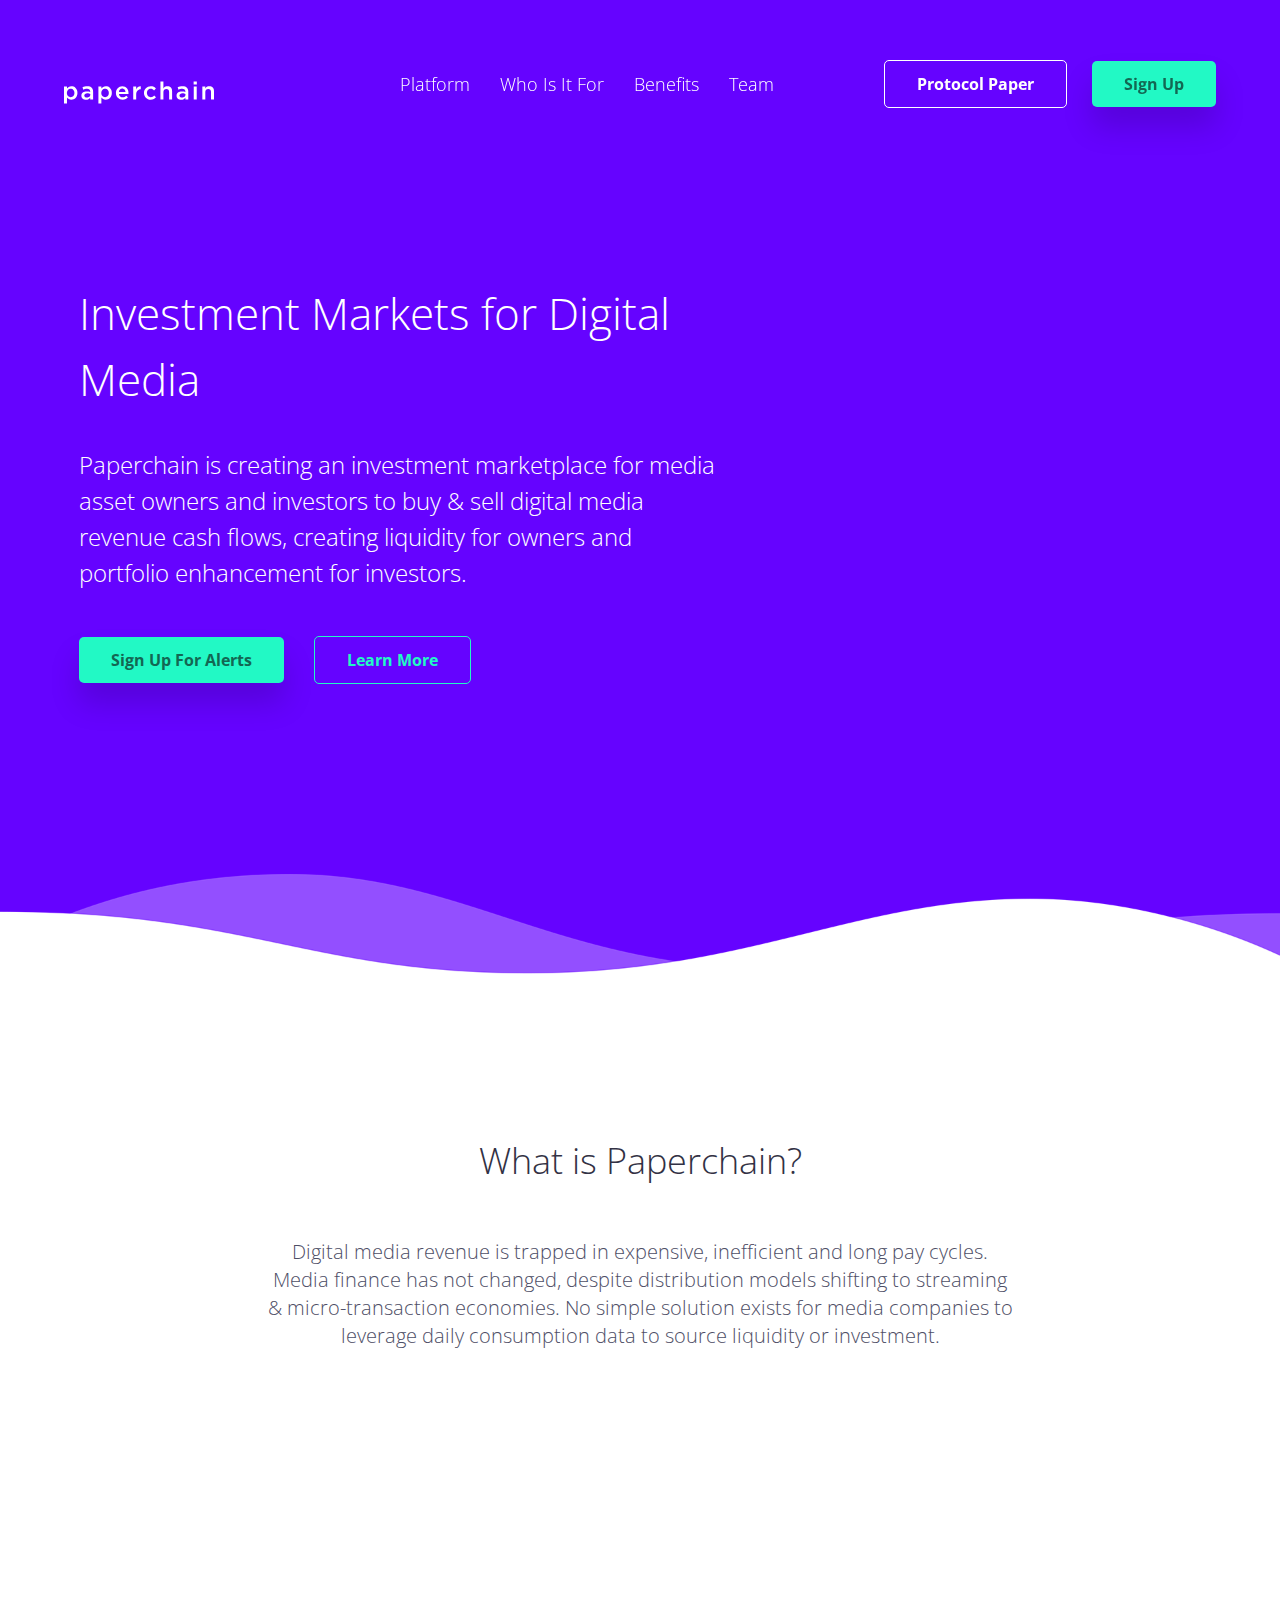
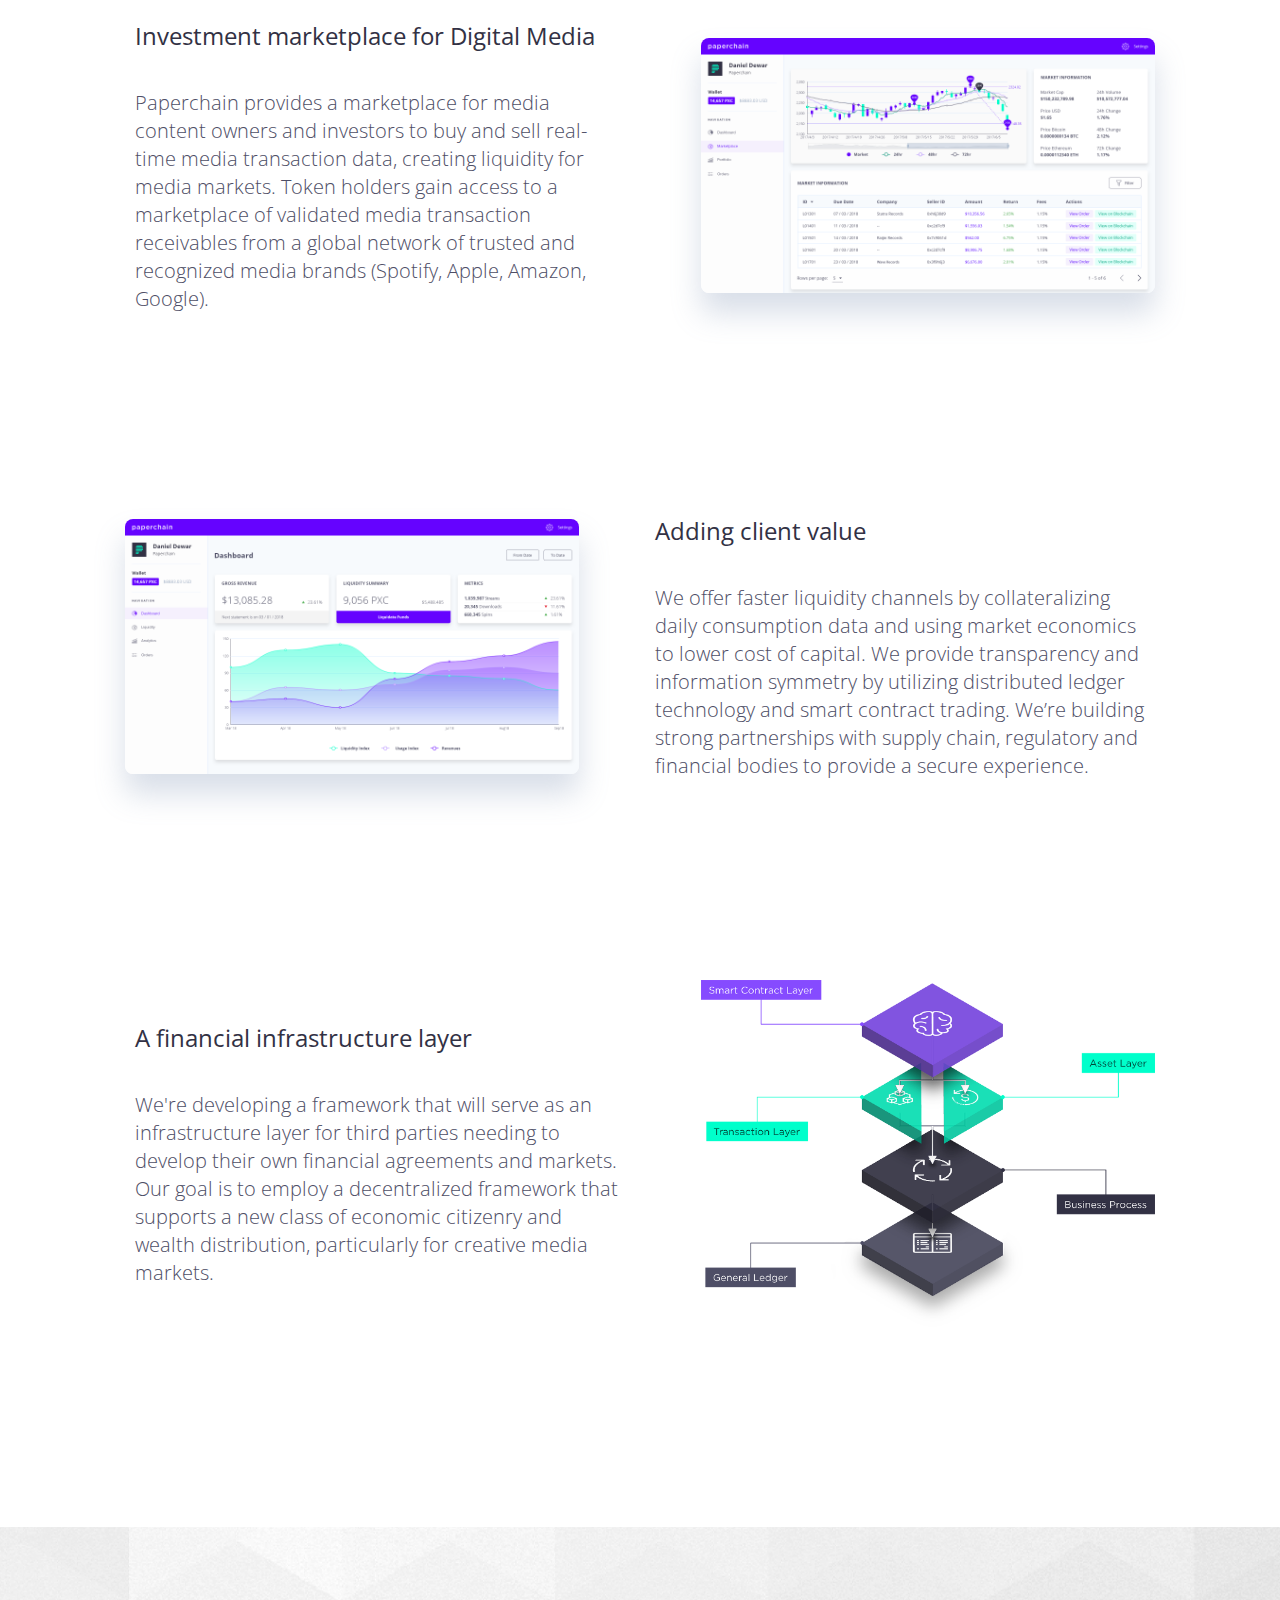
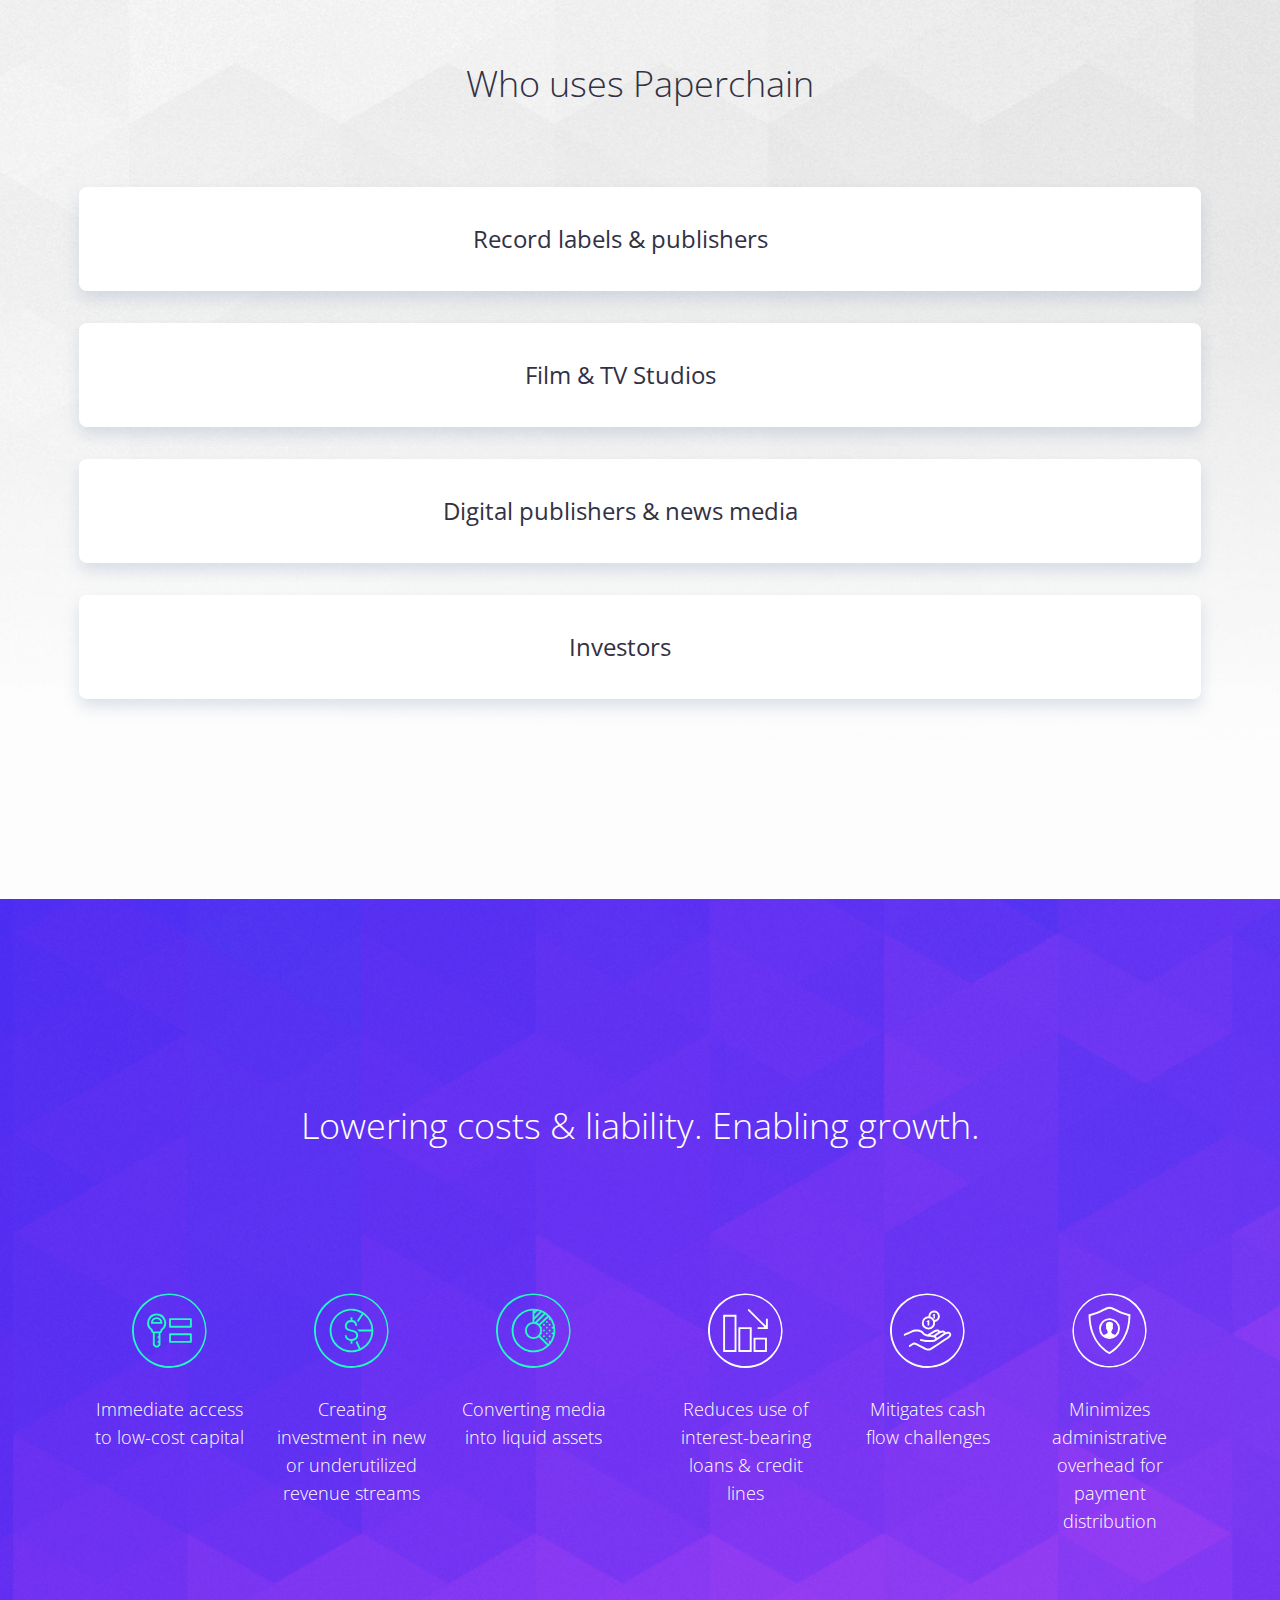
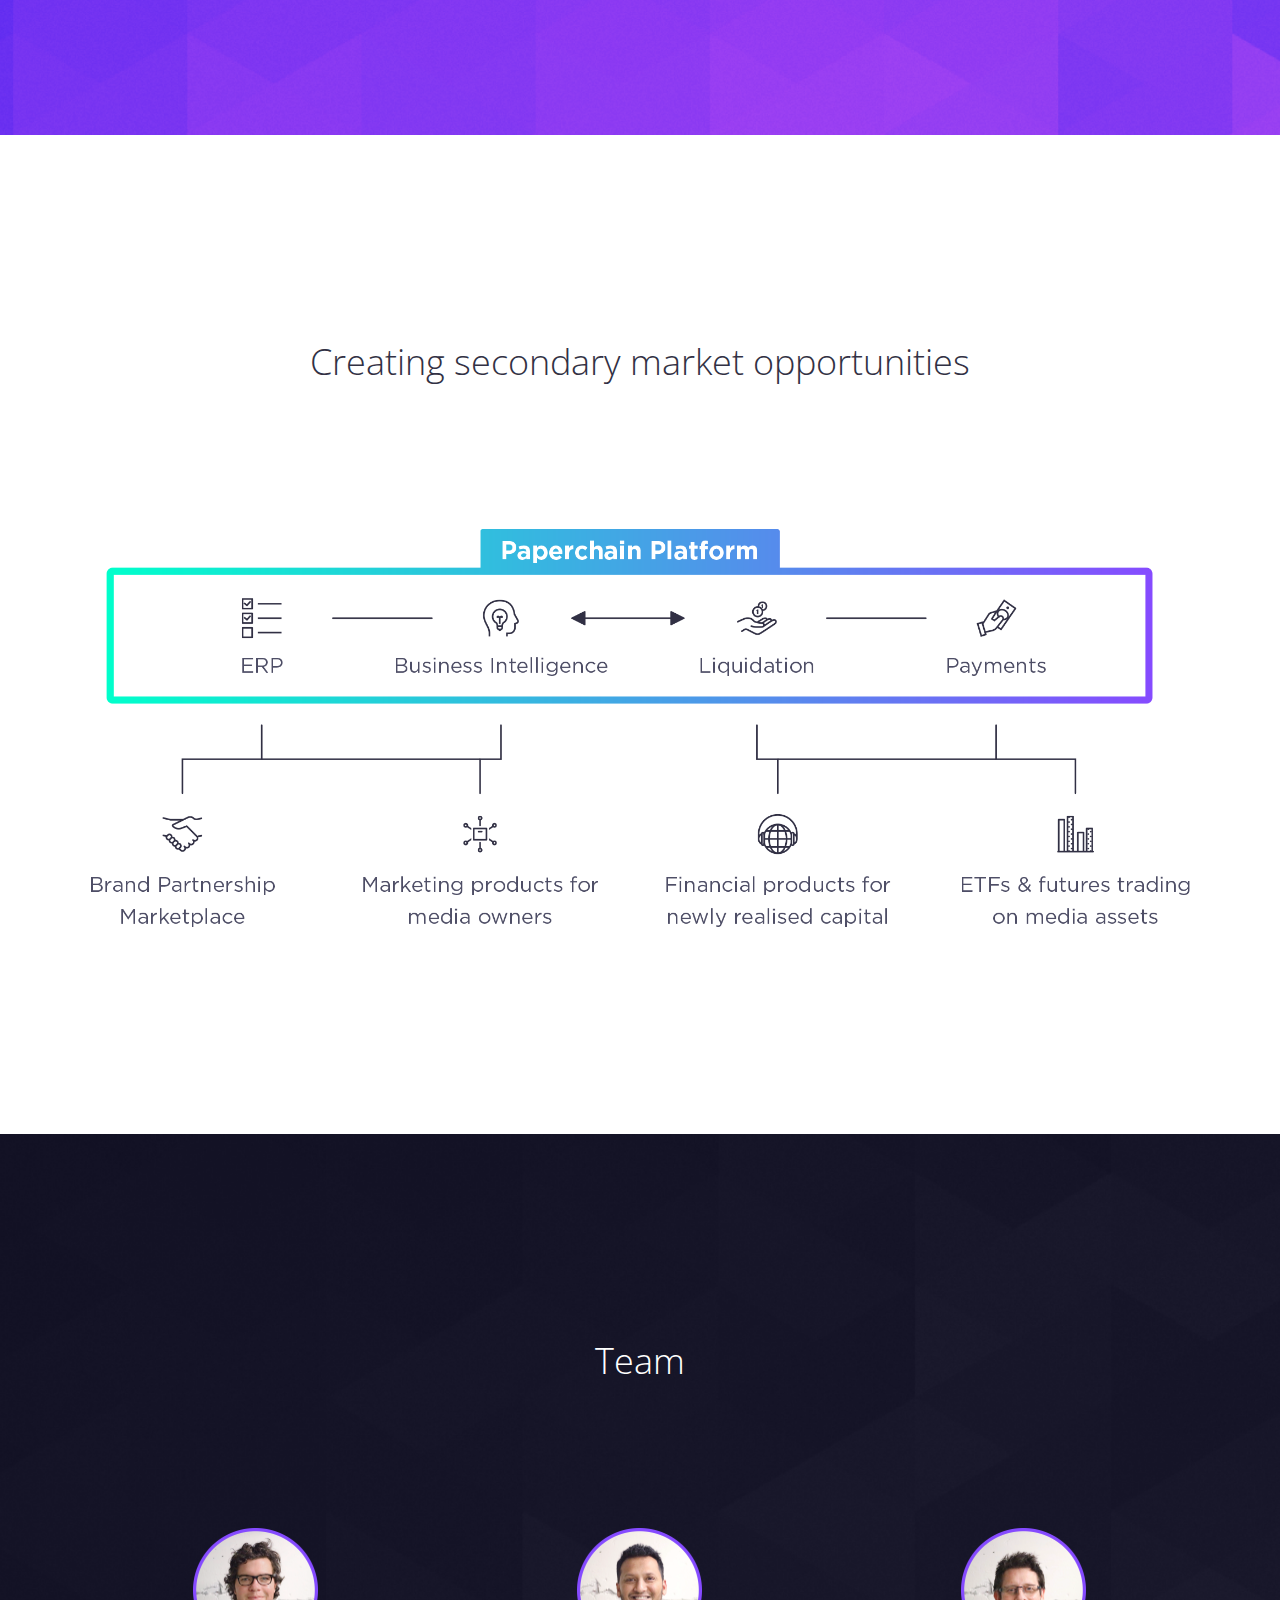
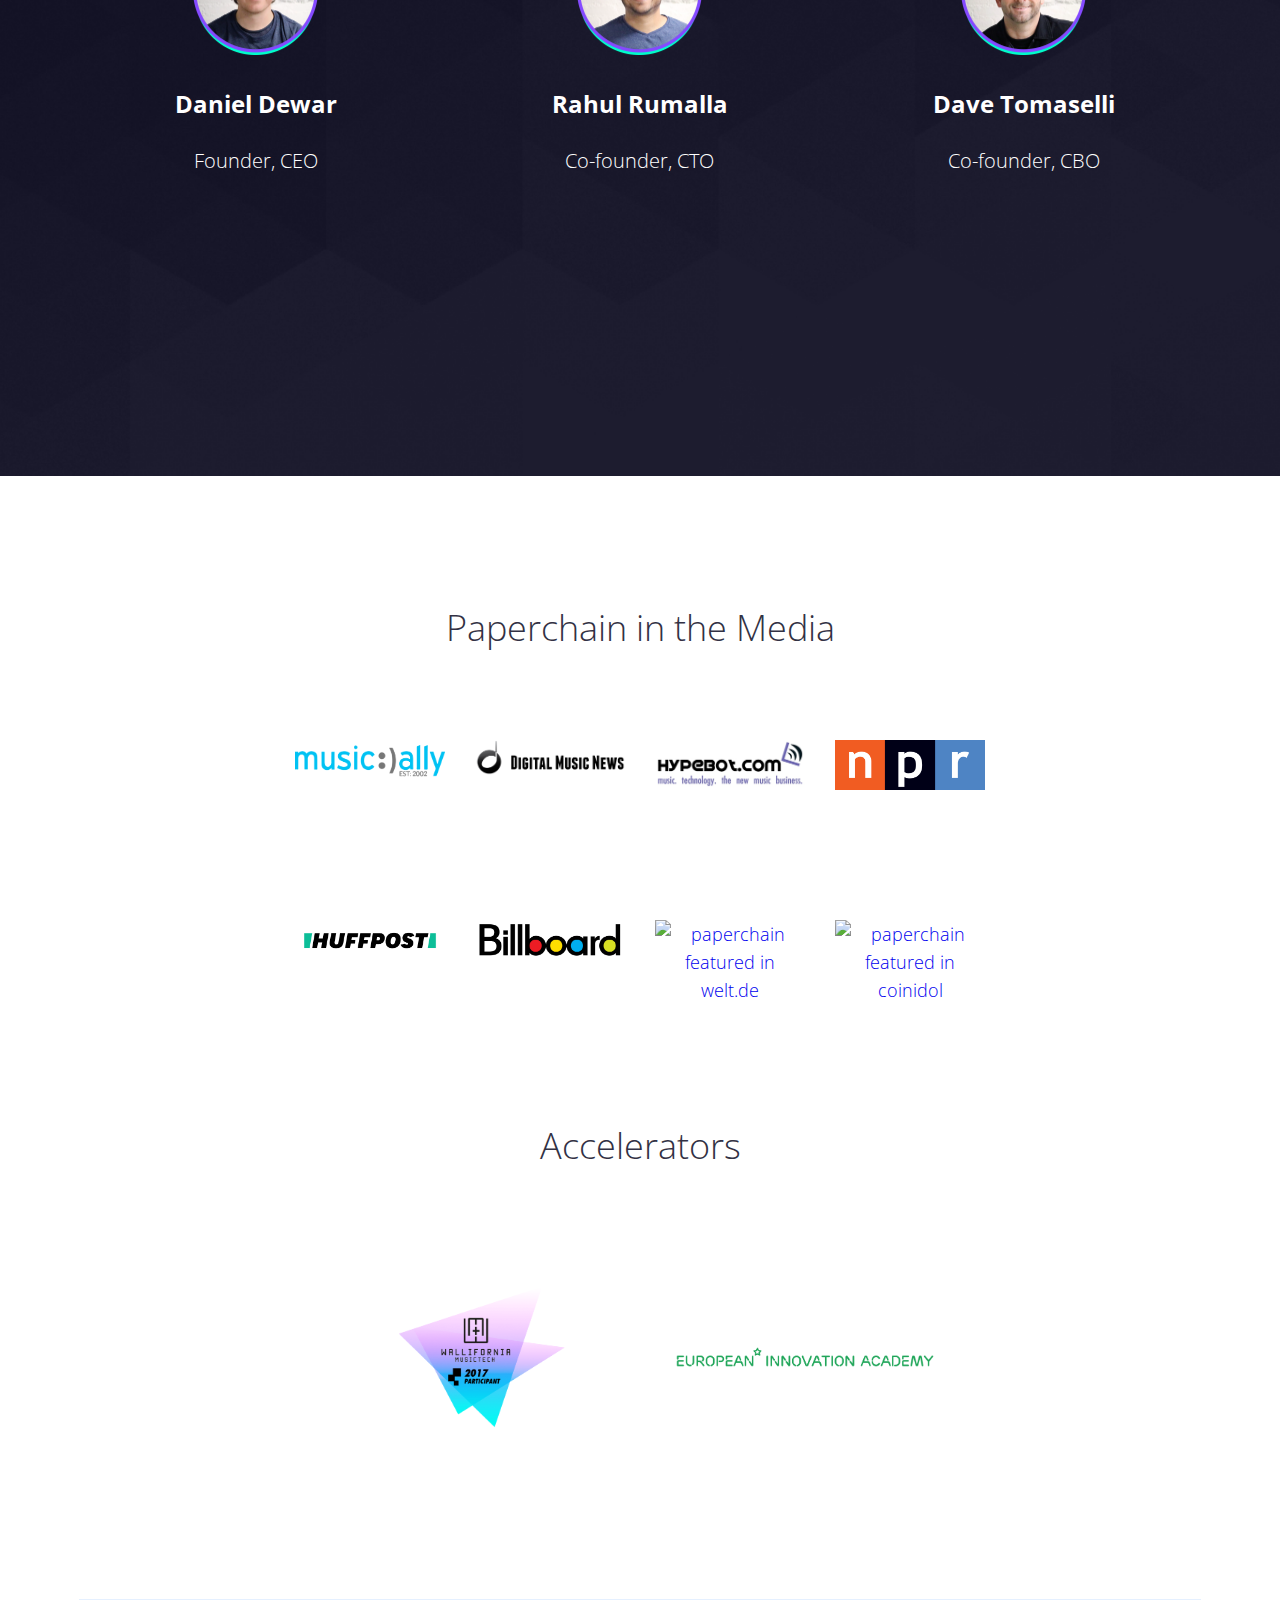
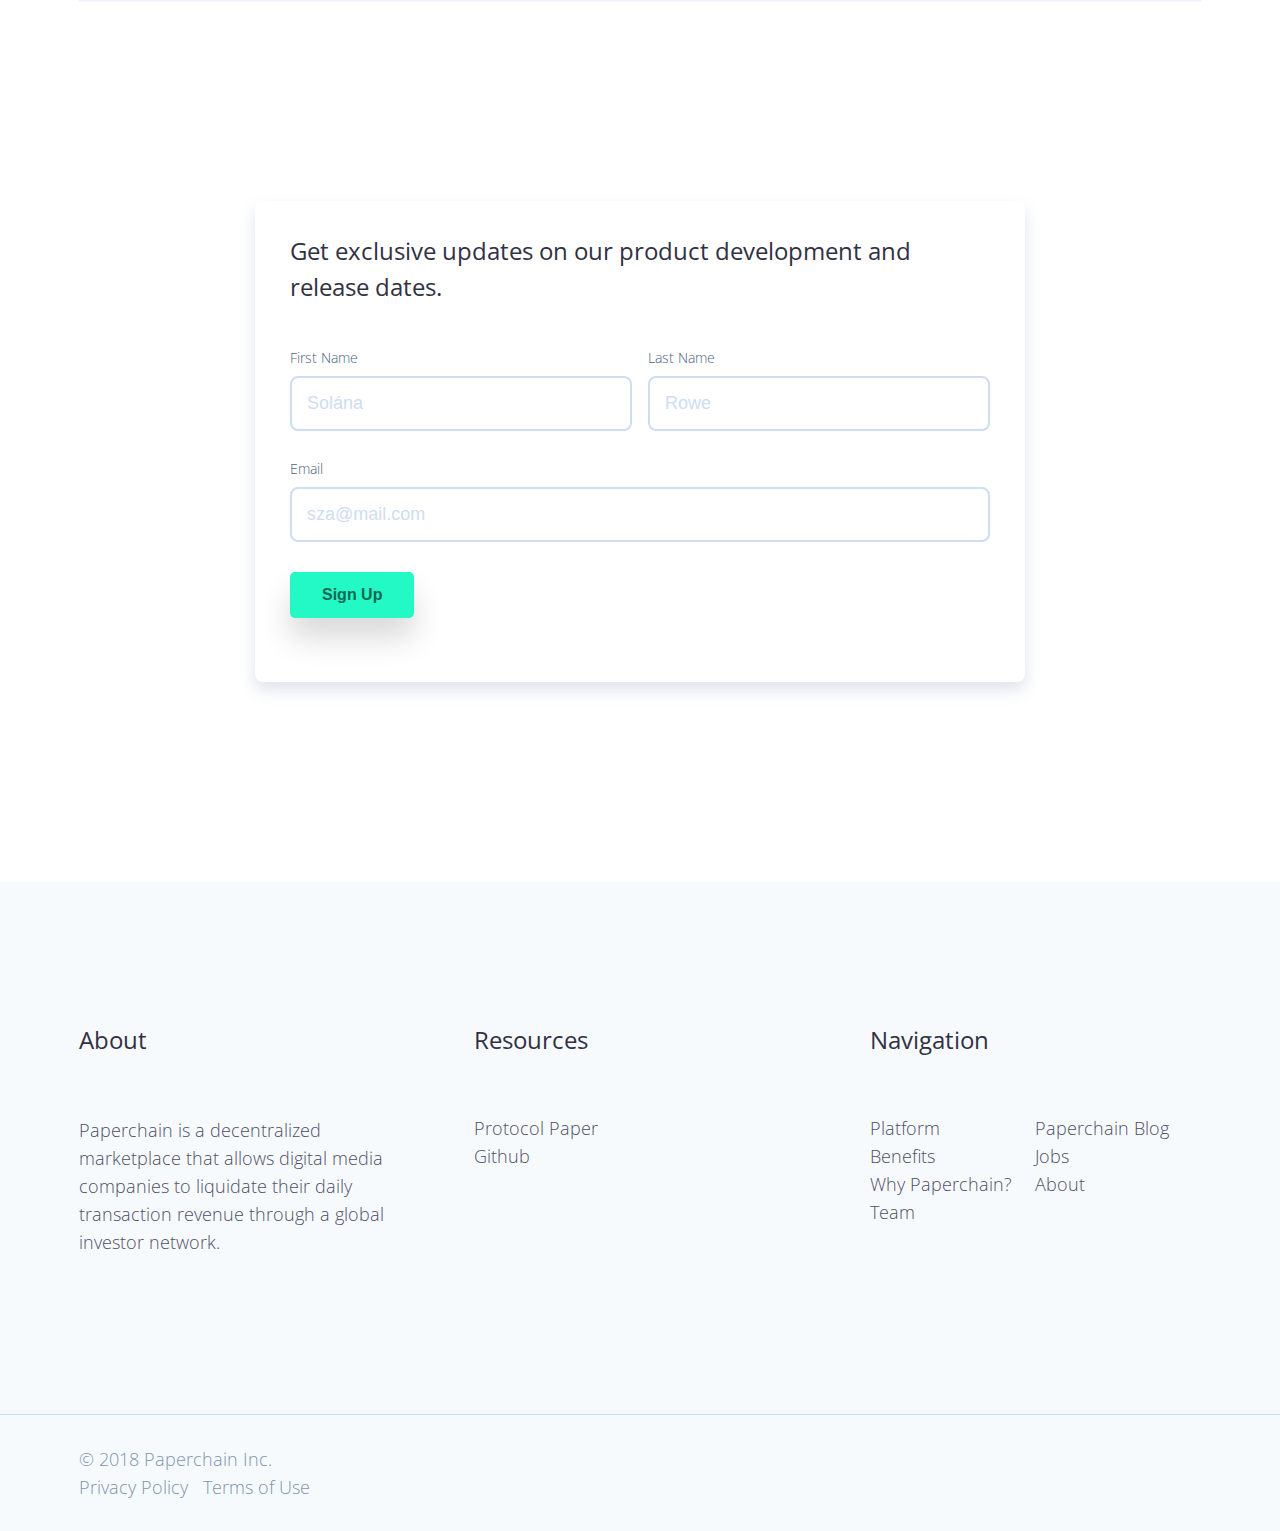
==== commit 87a425e7: "add homepage house ad" ====
--- a/index.html
+++ b/index.html
@@ -131,7 +131,12 @@
       <div class="row">
         <div class="col-12">
           <h3 class="section__title">What is Paperchain?</h3>
-          <p class="section__description">Digital media revenue is trapped in expensive, inefficient and long pay cycles. Media finance has not changed, despite distribution models shifting to streaming & micro-transaction economies. No simple solution exists for media companies to leverage daily consumption data to source liquidity or investment.</p>
+          <p class="section__description">Digital media revenue is trapped in expensive, inefficient and long pay cycles. Media finance has not changed, despite distribution models shifting to streaming & micro-transaction economies. No simple solution exists for media companies to leverage daily consumption data to source liquidity or investment.
+<div id='div-gpt-ad-1539914229262-0' style='height:50px; width:320px;'>
+<script>
+googletag.cmd.push(function() { googletag.display('div-gpt-ad-1539914229262-0'); });
+</script>
+</div></p>
         </div>
       </div>
       <div class="row about-app">
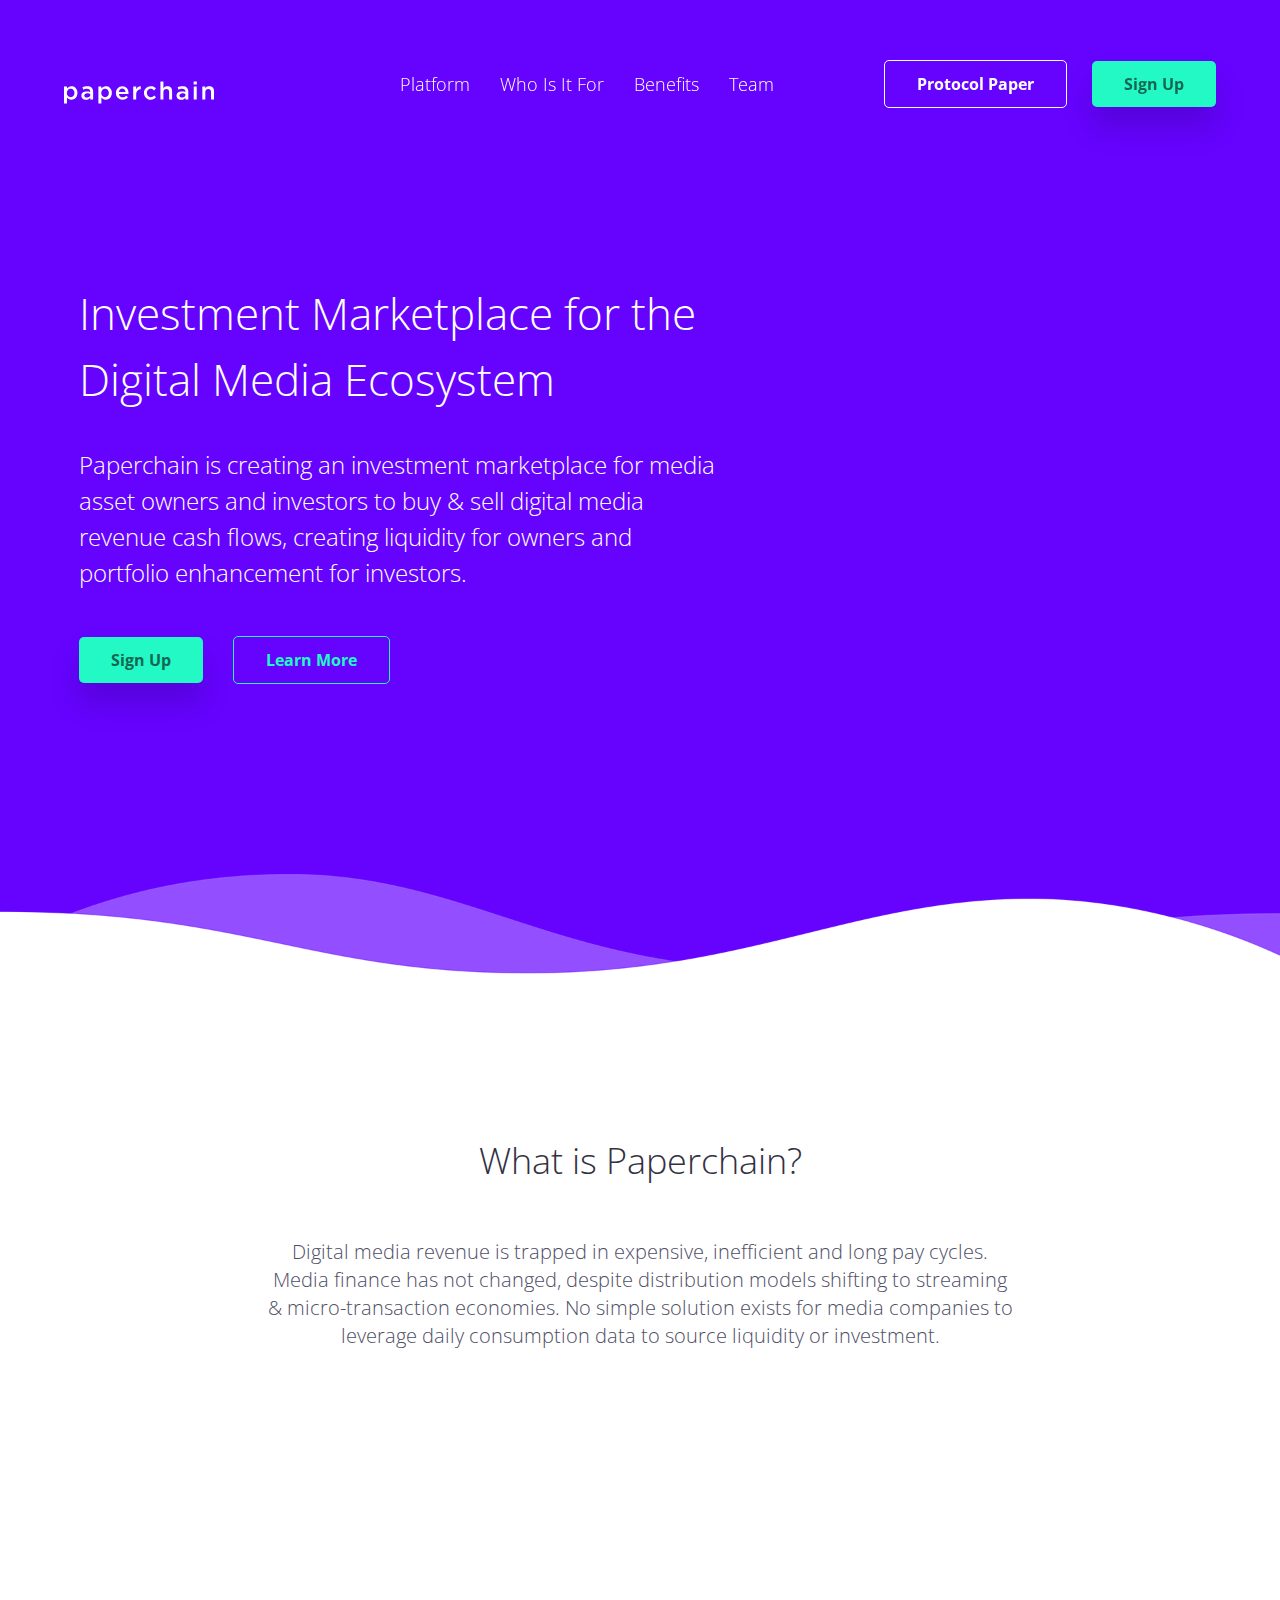
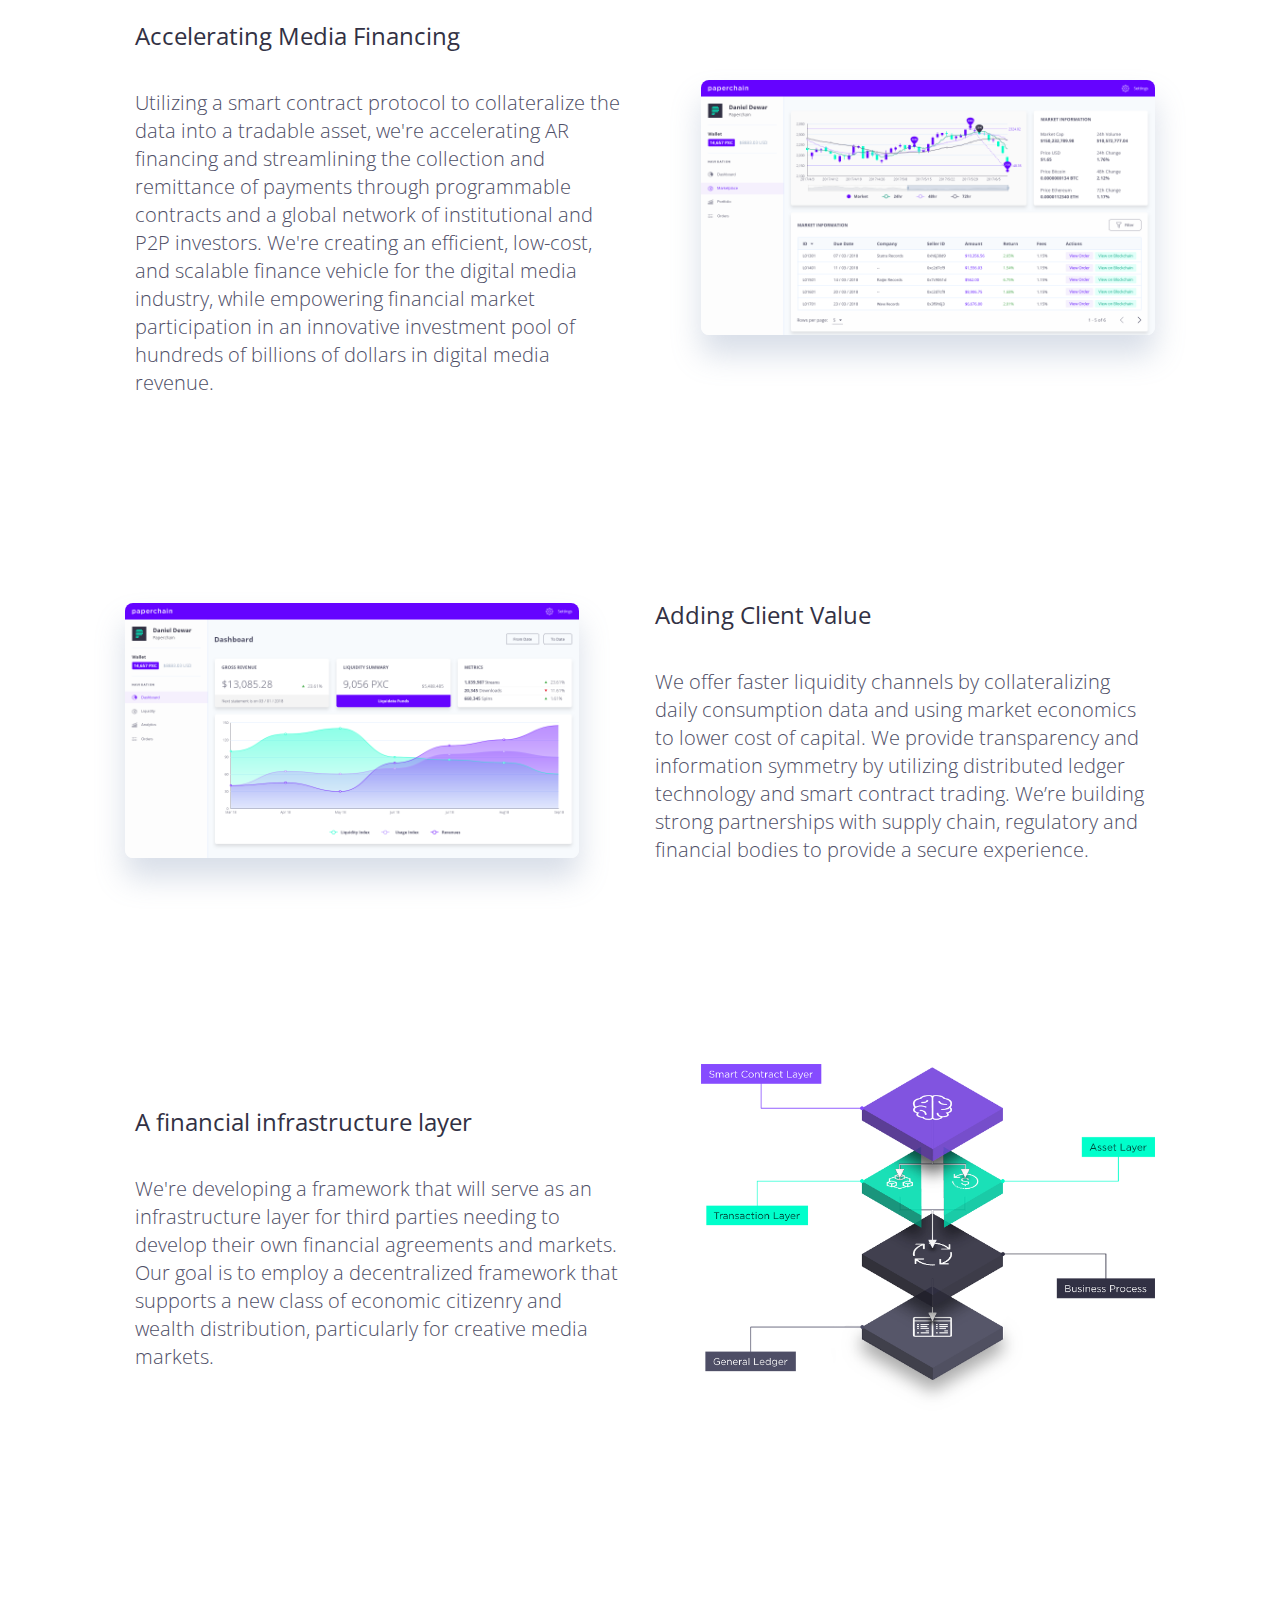
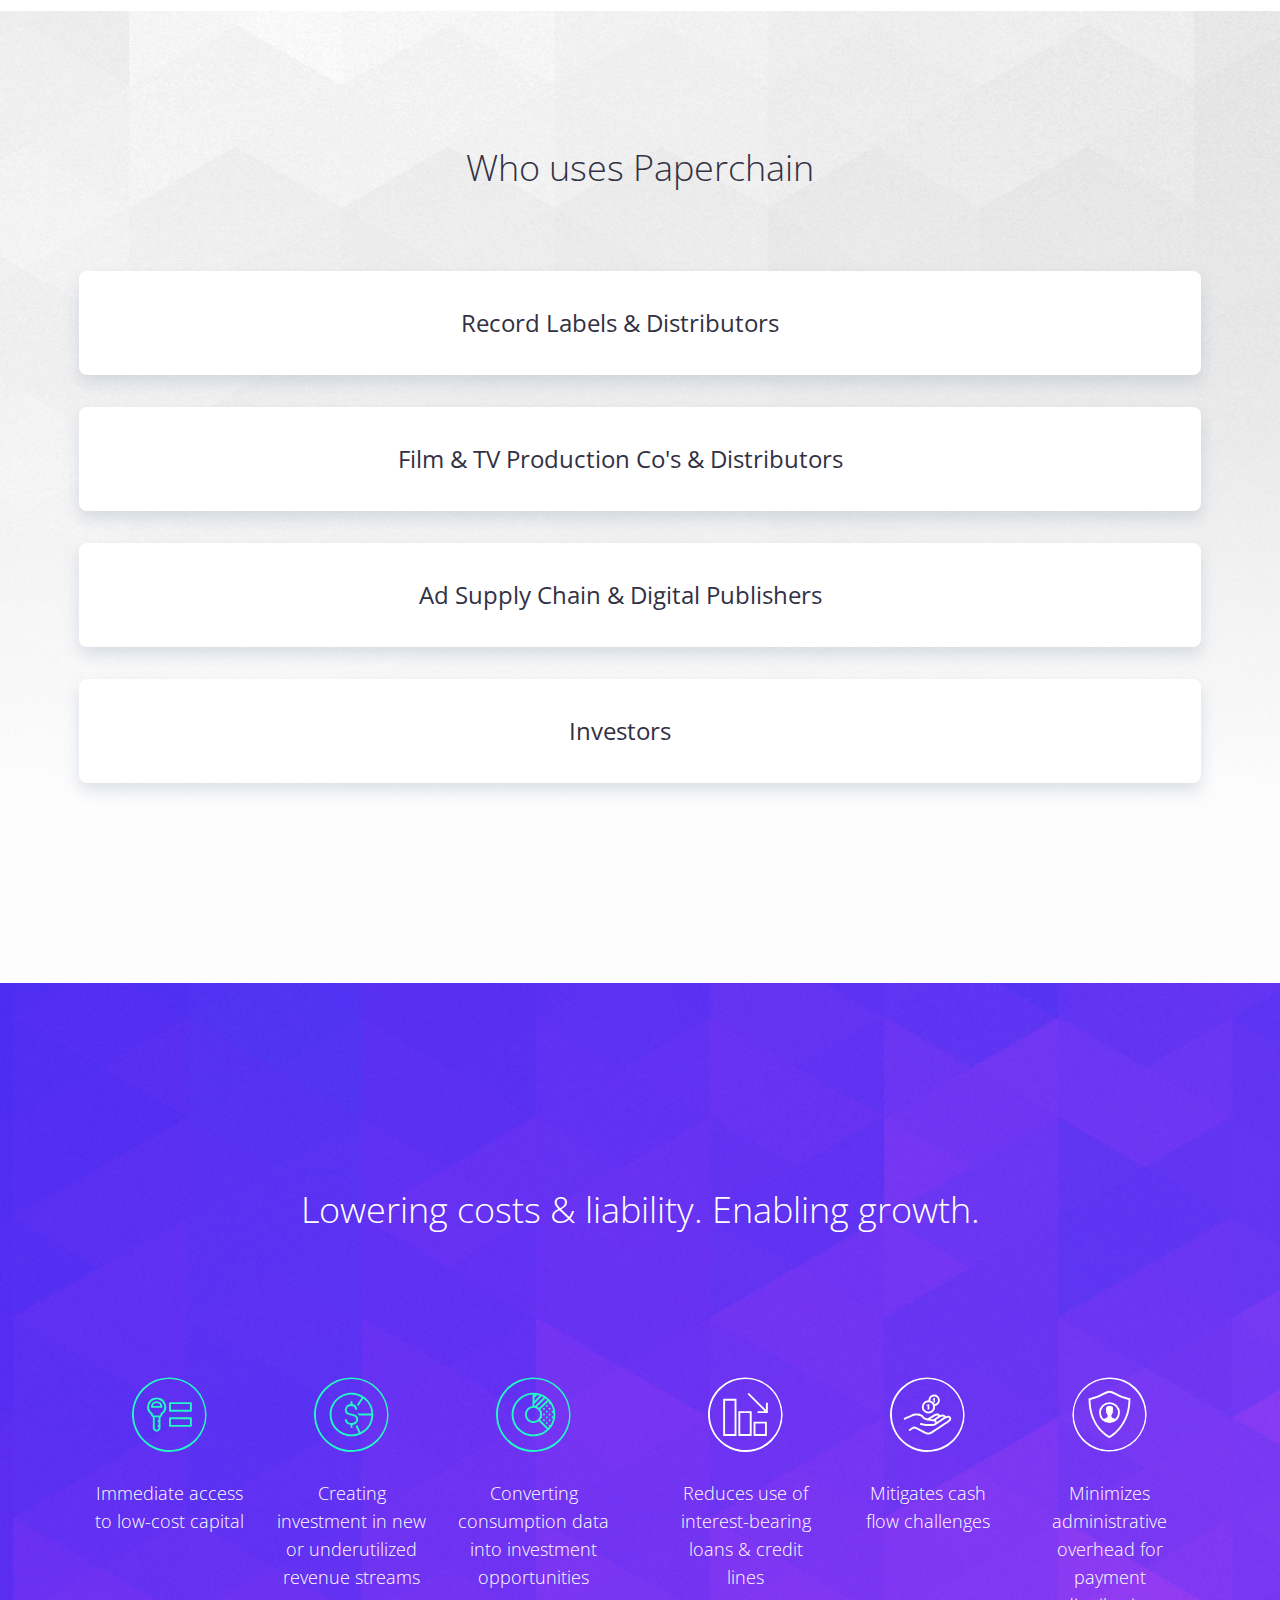
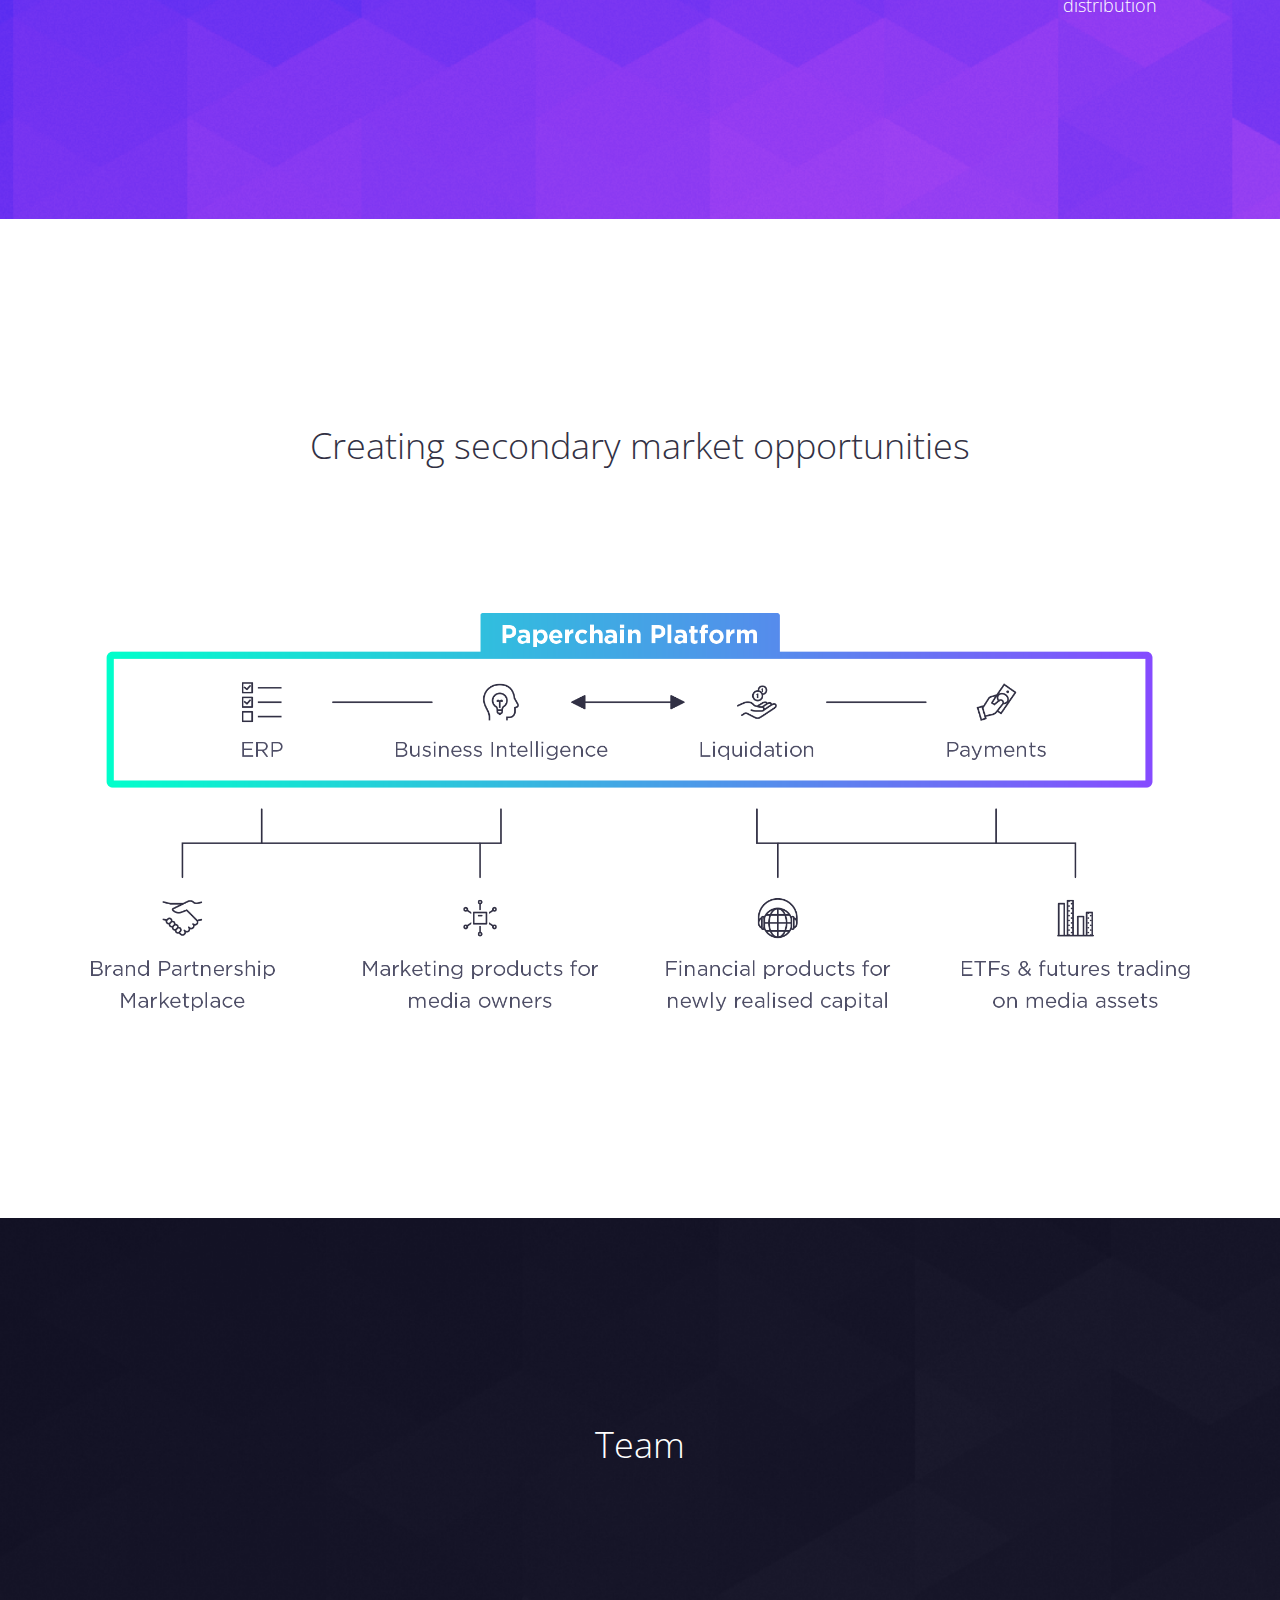
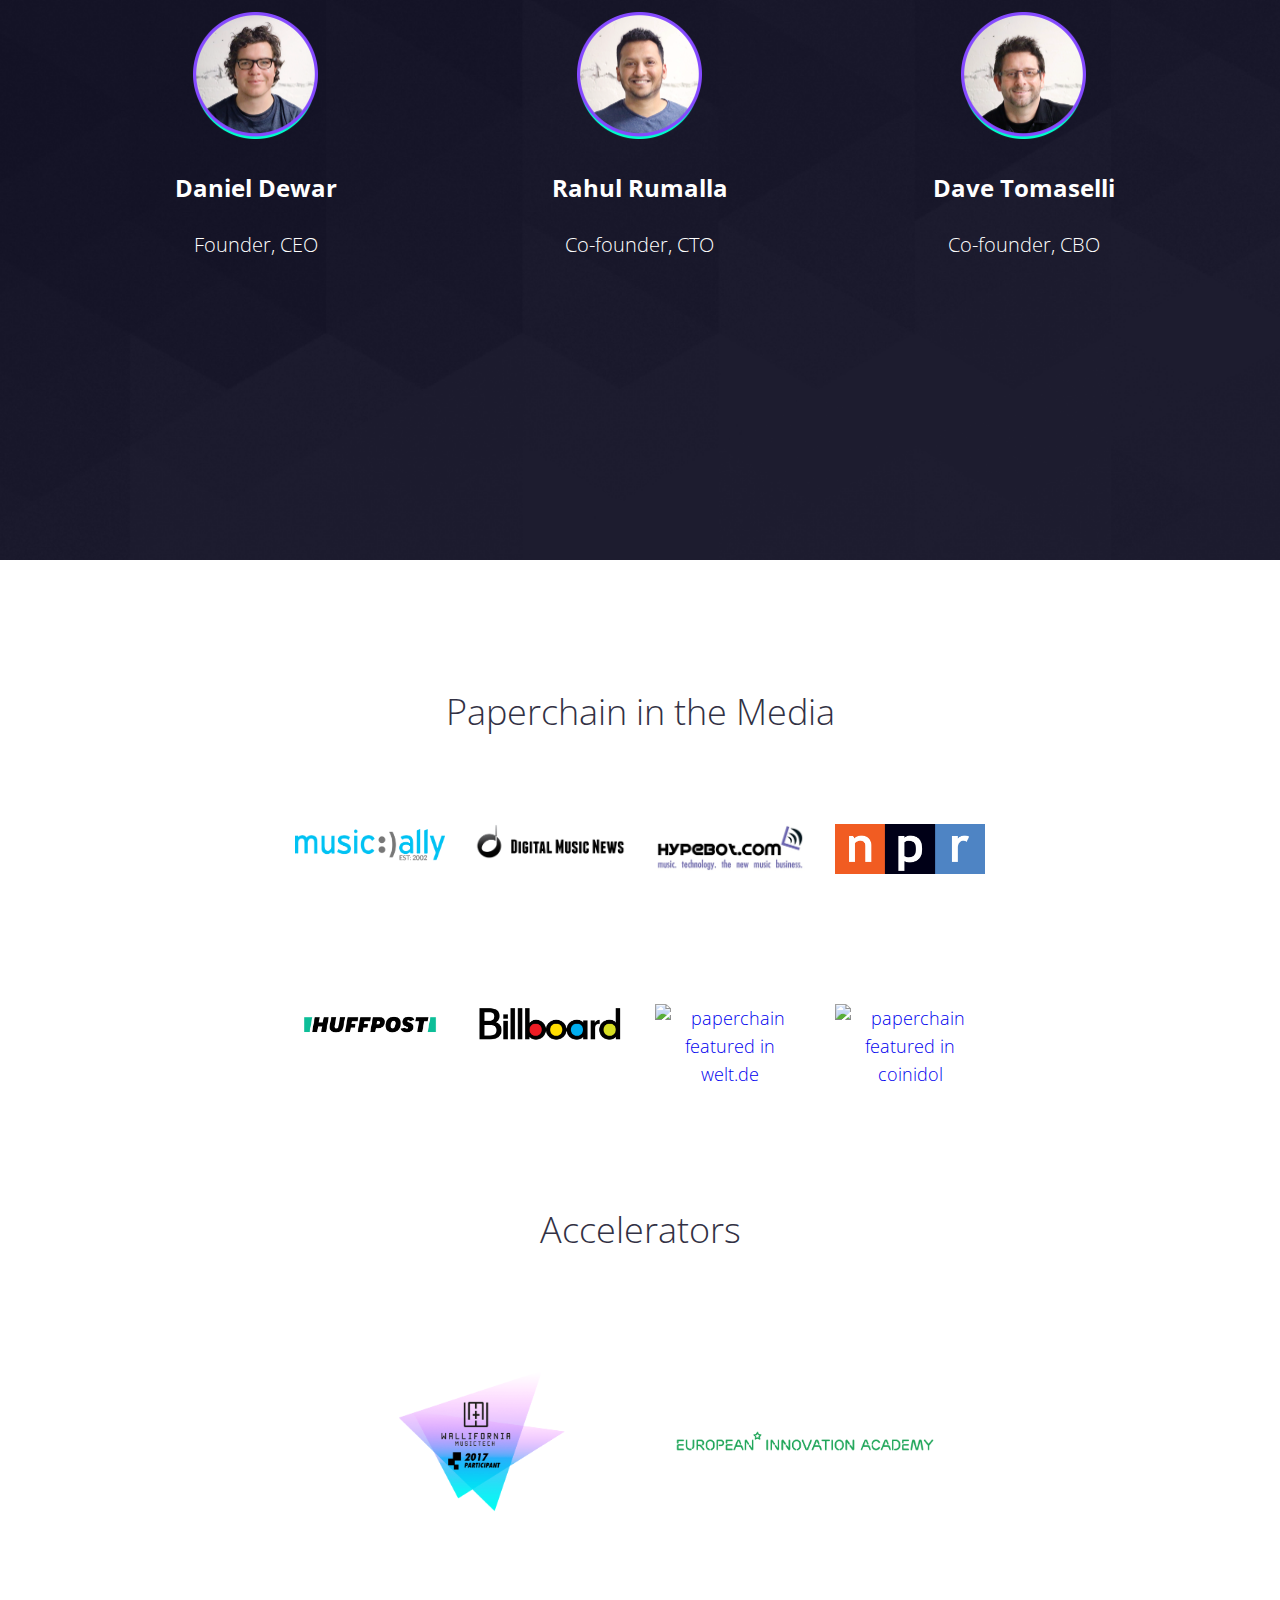
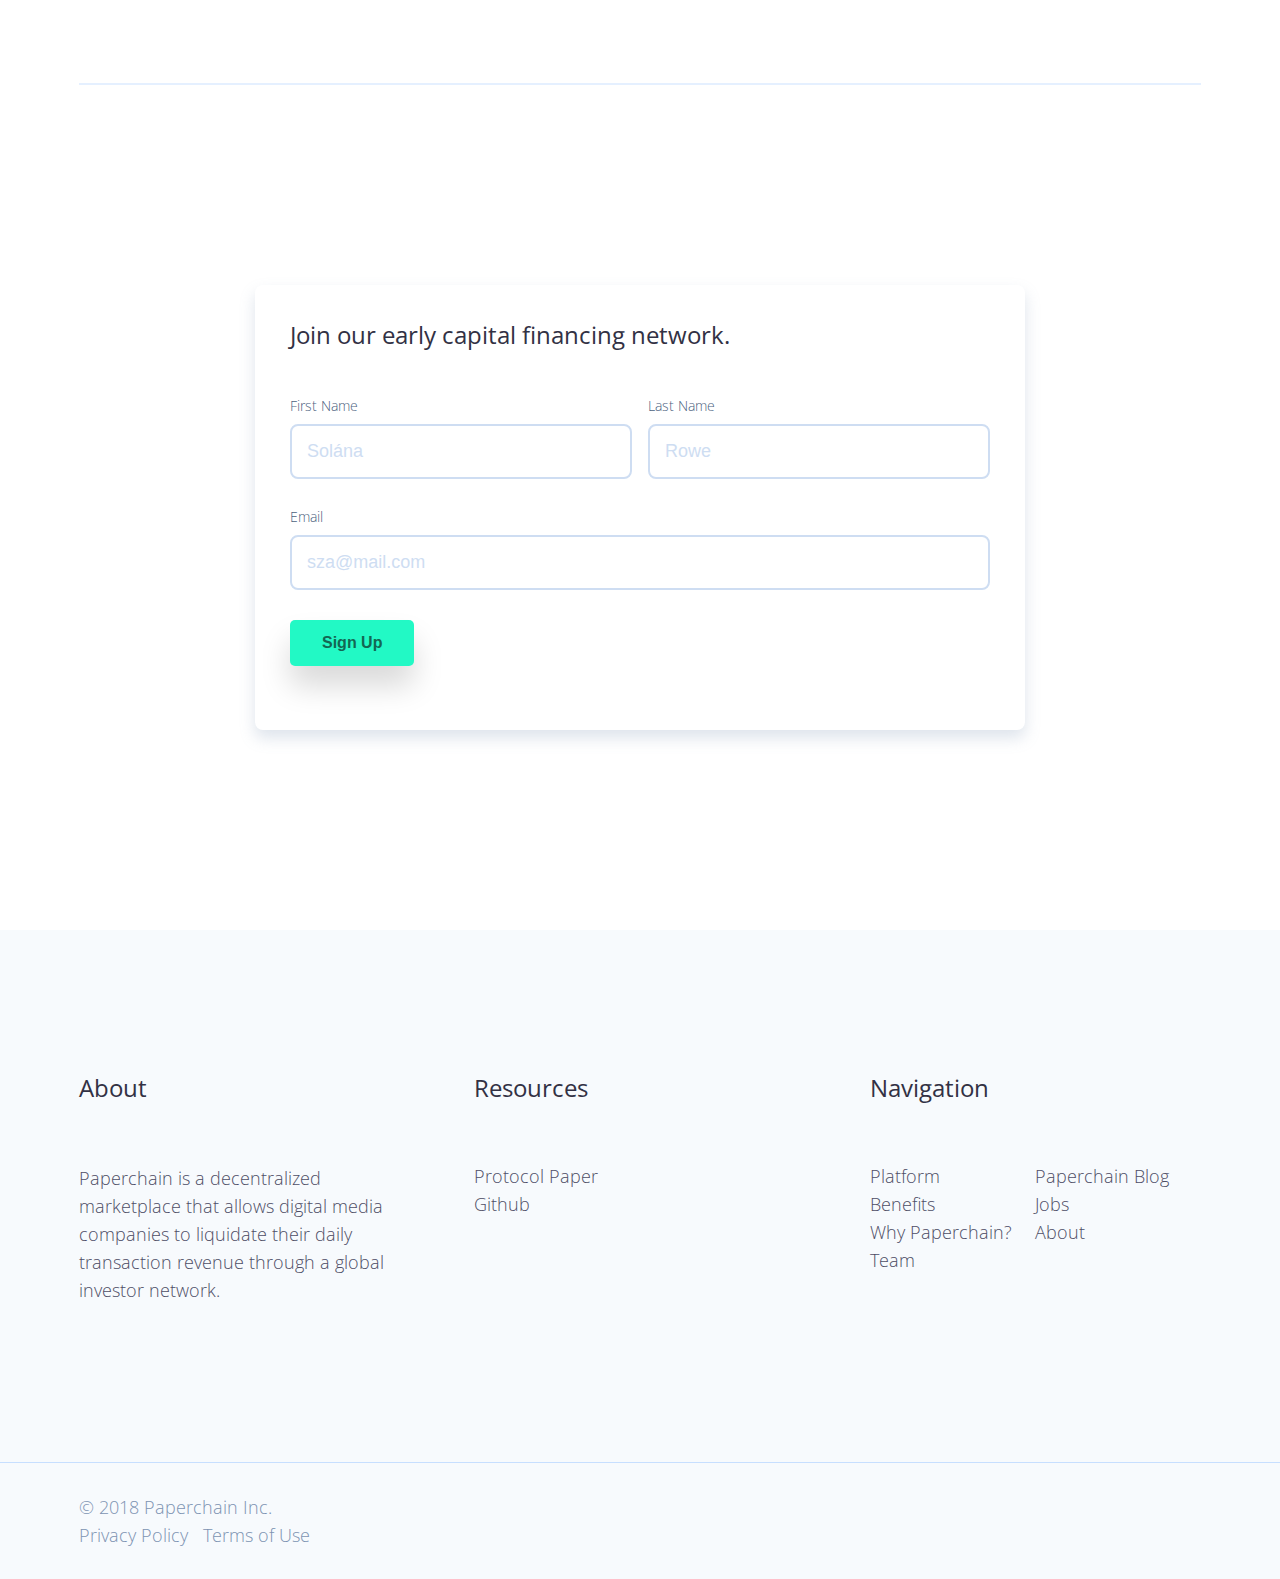
==== commit 0130503a: "update copy" ====
--- a/index.html
+++ b/index.html
@@ -38,6 +38,20 @@
   <meta name="twitter:title" content="Get Paperchain — a decentralized marketplace creating liquidity in digital media">
   <meta name="twitter:description" content="Get Paperchain — a decentralized marketplace creating liquidity in digital media">
   <meta name="twitter:image" content="assets/img/bg-paperchain-14.png">
+
+	<script async='async' src='https://www.googletagservices.com/tag/js/gpt.js'></script>
+<script>
+  var googletag = googletag || {};
+  googletag.cmd = googletag.cmd || [];
+</script>
+
+<script>
+  googletag.cmd.push(function() {
+    googletag.defineSlot('/21756404884/pc_home_320-50', [320, 50], 'div-gpt-ad-1539918178228-0').addService(googletag.pubads());
+    googletag.pubads().enableSingleRequest();
+    googletag.enableServices();
+  });
+</script>
 
 </head>
 <body>
@@ -111,13 +125,13 @@
       <div class="container">
         <div class="row header-home__about-img-wrap">
           <div class="col-7 header-home__about-desc-col">
-            <h2 class="header-home__title">Investment Markets for Digital Media</h2>
+            <h2 class="header-home__title">Investment Marketplace for the Digital Media Ecosystem</h2>
             <p class="header-home__description header-home__description--big header-home__description--about">
               Paperchain is creating an investment marketplace for media asset owners and investors to buy & sell digital media revenue cash flows, creating liquidity for owners and portfolio enhancement for investors.</p>
-			<p class="header-home__description--buttons"><a href="#contact" class="site-btn site-btn--accent">Sign Up For Alerts</a><a href="#platform" class="site-btn site-btn--light">Learn More</a></p>
+			<p class="header-home__description--buttons"><a href="#contact" class="site-btn site-btn--accent">Sign Up</a><a href="#platform" class="site-btn site-btn--light">Learn More</a></p>
           </div>
           <div class="col-5 header-home__about-img-col">
-			<svg id="header_graphic" data-name="Header Graphic" xmlns="http://www.w3.org/2000/svg" viewBox="0 0 729.2 780.7"> <title>A decentralized liquidity platform for digital media markets</title> <g id="text"> <g id="textMedia"> <path class="cls-1" d="M8.1,128.3h0l-6.2-9v13.6H0V116.1H1.9L8,125.3l6.1-9.2H16v16.8H14.1V119.3Z" transform="translate(0 0.02)"/> <path class="cls-1" d="M26,131.6a5,5,0,0,0,3.9-1.8l1.2,1a6.34,6.34,0,0,1-5.1,2.3,6.18,6.18,0,0,1-6.2-6.5c0-3.6,2.5-6.5,6-6.5,3.7,0,5.8,2.9,5.8,6.6v.6H21.8A4.12,4.12,0,0,0,26,131.6Zm3.6-5.5c-.2-2.3-1.5-4.2-4-4.2-2.2,0-3.8,1.8-4,4.2Z" transform="translate(0 0.02)"/> <path class="cls-1" d="M44.7,132.9v-2.5a5.63,5.63,0,0,1-4.8,2.8c-3,0-5.9-2.4-5.9-6.5s3-6.5,5.9-6.5a5.7,5.7,0,0,1,4.8,2.6v-7.5h1.8v17.5H44.7Zm-4.4-11c-2.4,0-4.4,1.8-4.4,4.8s2,4.8,4.4,4.8a4.81,4.81,0,0,0,0-9.6Z" transform="translate(0 0.02)"/> <path class="cls-1" d="M50.7,117.8v-2h2.1v2Zm.1,15.1V120.5h1.8v12.4Z" transform="translate(0 0.02)"/> <path class="cls-1" d="M57.7,122.9l-.6-1.5a10.64,10.64,0,0,1,4.5-1c3.4,0,5.3,1.7,5.3,5V133H65.1v-1.9a5.55,5.55,0,0,1-4.5,2.1c-2.3,0-4.6-1.3-4.6-3.9s2.2-4,5.3-4a13.46,13.46,0,0,1,3.8.5v-.4c0-2.2-1.4-3.4-3.7-3.4A8.78,8.78,0,0,0,57.7,122.9Zm.2,6.3c0,1.6,1.4,2.5,3.1,2.5,2.3,0,4.2-1.4,4.2-3.4v-1.2a11.52,11.52,0,0,0-3.6-.5C59.2,126.7,57.9,127.7,57.9,129.2Z" transform="translate(0 0.02)"/> <path class="cls-1" d="M94,132.9H92l-2-4.4H80.9l-2,4.4H77L84.7,116h1.8Zm-8.5-14.7-3.8,8.6h7.7Z" transform="translate(0 0.02)"/> <path class="cls-1" d="M101.1,133.2a8.55,8.55,0,0,1-5.1-1.8l.9-1.3a7.15,7.15,0,0,0,4.3,1.6c1.5,0,2.6-.8,2.6-2h0c0-1.2-1.5-1.7-3.1-2.2-1.9-.6-4.1-1.2-4.1-3.5h0c0-2.1,1.8-3.6,4.2-3.6a8.23,8.23,0,0,1,4.5,1.4l-.8,1.4a7.69,7.69,0,0,0-3.7-1.2c-1.5,0-2.4.8-2.4,1.8h0c0,1.2,1.5,1.6,3.2,2.1,1.9.6,4,1.3,4,3.6h0C105.5,131.8,103.6,133.2,101.1,133.2Z" transform="translate(0 0.02)"/> <path class="cls-1" d="M112.8,133.2a8.55,8.55,0,0,1-5.1-1.8l.9-1.3a7.15,7.15,0,0,0,4.3,1.6c1.5,0,2.6-.8,2.6-2h0c0-1.2-1.5-1.7-3.1-2.2-1.9-.6-4.1-1.2-4.1-3.5h0c0-2.1,1.8-3.6,4.2-3.6a8.23,8.23,0,0,1,4.5,1.4l-.8,1.4a7.69,7.69,0,0,0-3.7-1.2c-1.5,0-2.4.8-2.4,1.8h0c0,1.2,1.5,1.6,3.2,2.1,1.9.6,4,1.3,4,3.6h0C117.3,131.8,115.3,133.2,112.8,133.2Z" transform="translate(0 0.02)"/> <path class="cls-1" d="M126.2,131.6a5,5,0,0,0,3.9-1.8l1.2,1a6.34,6.34,0,0,1-5.1,2.3,6.18,6.18,0,0,1-6.2-6.5c0-3.6,2.5-6.5,6-6.5,3.7,0,5.8,2.9,5.8,6.6v.6H122A4.12,4.12,0,0,0,126.2,131.6Zm3.6-5.5c-.2-2.3-1.5-4.2-4-4.2-2.2,0-3.8,1.8-4,4.2Z" transform="translate(0 0.02)"/> <path class="cls-1" d="M137.4,129.4a1.86,1.86,0,0,0,2.1,2.1,3.92,3.92,0,0,0,1.8-.4v1.6a4.77,4.77,0,0,1-2.2.5,3.16,3.16,0,0,1-3.5-3.5v-7.5h-1.7v-1.6h1.7v-3.7h1.8v3.7h3.9v1.6h-3.9v7.2Z" transform="translate(0 0.02)"/> <path class="cls-1" d="M159.9,133.2a8.7,8.7,0,1,1,8.6-8.7A8.41,8.41,0,0,1,159.9,133.2Zm0-15.6a6.66,6.66,0,0,0-6.6,6.9,6.75,6.75,0,0,0,6.6,7,6.66,6.66,0,0,0,6.6-6.9A6.75,6.75,0,0,0,159.9,117.6Z" transform="translate(0 0.02)"/> <path class="cls-1" d="M184.6,130.5l3.3-10h1.9L185.4,133h-1.6l-3.3-9.8-3.4,9.8h-1.6l-4.3-12.5h2l3.3,10,3.3-10h1.5Z" transform="translate(0 0.02)"/> <path class="cls-1" d="M194.7,132.9h-1.8V120.5h1.8v2.2a4.71,4.71,0,0,1,4.2-2.4c3,0,4.8,2,4.8,5V133h-1.8v-7.2c0-2.3-1.2-3.7-3.4-3.7a3.68,3.68,0,0,0-3.7,3.9v6.9Z" transform="translate(0 0.02)"/> <path class="cls-1" d="M213.1,131.6a5,5,0,0,0,3.9-1.8l1.2,1a6.34,6.34,0,0,1-5.1,2.3,6.18,6.18,0,0,1-6.2-6.5c0-3.6,2.5-6.5,6-6.5,3.7,0,5.8,2.9,5.8,6.6v.6h-9.8A4.12,4.12,0,0,0,213.1,131.6Zm3.6-5.5c-.2-2.3-1.5-4.2-4-4.2-2.2,0-3.8,1.8-4,4.2Z" transform="translate(0 0.02)"/> <path class="cls-1" d="M223.7,132.9h-1.8V120.5h1.8v3.2a5.29,5.29,0,0,1,5.1-3.5v2h-.1c-2.7,0-4.9,1.9-4.9,5.7v5Z" transform="translate(0 0.02)"/> </g> <g id="textUsage"> <path class="cls-1" d="M174.6,325.4c0,4.9-2.8,7.4-7,7.4s-7-2.5-7-7.3v-9.8h1.9v9.6c0,3.6,1.9,5.7,5.1,5.7s5.1-1.9,5.1-5.5v-9.8h1.9Z" transform="translate(0 0.02)"/> <path class="cls-1" d="M182.9,332.8a8.55,8.55,0,0,1-5.1-1.8l.9-1.3a7.15,7.15,0,0,0,4.3,1.6c1.5,0,2.6-.8,2.6-2h0c0-1.2-1.5-1.7-3.1-2.2-1.9-.6-4.1-1.2-4.1-3.5h0c0-2.1,1.8-3.6,4.2-3.6a8.23,8.23,0,0,1,4.5,1.4l-.8,1.4a7.69,7.69,0,0,0-3.7-1.2c-1.5,0-2.4.8-2.4,1.8h0c0,1.2,1.5,1.6,3.2,2.1,1.9.6,4,1.3,4,3.6h0C187.3,331.5,185.4,332.8,182.9,332.8Z" transform="translate(0 0.02)"/> <path class="cls-1" d="M191.5,322.6l-.6-1.5a10.64,10.64,0,0,1,4.5-1c3.4,0,5.3,1.7,5.3,5v7.6h-1.8v-1.9a5.55,5.55,0,0,1-4.5,2.1c-2.3,0-4.6-1.3-4.6-3.9s2.2-4,5.3-4a13.46,13.46,0,0,1,3.8.5V325c0-2.2-1.4-3.4-3.7-3.4A8.83,8.83,0,0,0,191.5,322.6Zm.2,6.3c0,1.6,1.4,2.5,3.1,2.5,2.3,0,4.2-1.4,4.2-3.4v-1.2a11.52,11.52,0,0,0-3.6-.5C193,326.3,191.7,327.3,191.7,328.9Z" transform="translate(0 0.02)"/> <path class="cls-1" d="M210.1,336.5a9.75,9.75,0,0,1-5.6-1.7l.8-1.4a8.14,8.14,0,0,0,4.8,1.6c2.7,0,4.5-1.5,4.5-4.4V329a6,6,0,0,1-4.9,2.6,5.68,5.68,0,0,1-5.8-5.8,5.82,5.82,0,0,1,10.6-3.4v-2.2h1.8v10.2C216.4,334.4,213.9,336.5,210.1,336.5Zm0-14.9a4.07,4.07,0,0,0-4.3,4.2,4.18,4.18,0,0,0,4.3,4.2,4.38,4.38,0,0,0,4.6-4.2A4.32,4.32,0,0,0,210.1,321.6Z" transform="translate(0 0.02)"/> <path class="cls-1" d="M226,331.3a5,5,0,0,0,3.9-1.8l1.2,1a6.34,6.34,0,0,1-5.1,2.3,6.18,6.18,0,0,1-6.2-6.5c0-3.6,2.5-6.5,6-6.5,3.7,0,5.8,2.9,5.8,6.6v.6h-9.8A4.18,4.18,0,0,0,226,331.3Zm3.7-5.6c-.2-2.3-1.5-4.2-4-4.2-2.2,0-3.8,1.8-4,4.2Z" transform="translate(0 0.02)"/> <path class="cls-1" d="M252.2,313.4l-11.1,22.2h-1.7l11.1-22.2Z" transform="translate(0 0.02)"/> <path class="cls-1" d="M267.7,323.3c3.7.8,5.5,2.2,5.5,4.8,0,2.9-2.4,4.8-5.7,4.8a10,10,0,0,1-6.9-2.7l1.2-1.4a8,8,0,0,0,5.8,2.4c2.3,0,3.7-1.2,3.7-2.9s-.8-2.5-4.4-3.2c-3.9-.8-5.6-2.1-5.6-4.9s2.3-4.6,5.5-4.6a8.7,8.7,0,0,1,5.9,2.1l-1.1,1.5a7.21,7.21,0,0,0-4.8-1.8c-2.2,0-3.6,1.2-3.6,2.7S264,322.5,267.7,323.3Z" transform="translate(0 0.02)"/> <path class="cls-1" d="M277.4,322.6l-.6-1.5a10.64,10.64,0,0,1,4.5-1c3.4,0,5.3,1.7,5.3,5v7.6h-1.8v-1.9a5.55,5.55,0,0,1-4.5,2.1c-2.3,0-4.6-1.3-4.6-3.9s2.2-4,5.3-4a13.46,13.46,0,0,1,3.8.5V325c0-2.2-1.4-3.4-3.7-3.4A9.25,9.25,0,0,0,277.4,322.6Zm.3,6.3c0,1.6,1.4,2.5,3.1,2.5,2.3,0,4.2-1.4,4.2-3.4v-1.2a11.52,11.52,0,0,0-3.6-.5C279,326.3,277.7,327.3,277.7,328.9Z" transform="translate(0 0.02)"/> <path class="cls-1" d="M290.8,332.6V315.1h1.8v17.5Z" transform="translate(0 0.02)"/> <path class="cls-1" d="M302.4,331.3a5,5,0,0,0,3.9-1.8l1.2,1a6.34,6.34,0,0,1-5.1,2.3,6.18,6.18,0,0,1-6.2-6.5c0-3.6,2.5-6.5,6-6.5,3.7,0,5.8,2.9,5.8,6.6v.6H298A4.4,4.4,0,0,0,302.4,331.3Zm3.6-5.6c-.2-2.3-1.5-4.2-4-4.2-2.2,0-3.8,1.8-4,4.2Z" transform="translate(0 0.02)"/> <path class="cls-1" d="M315.2,332.8a8.55,8.55,0,0,1-5.1-1.8l.9-1.3a7.15,7.15,0,0,0,4.3,1.6c1.5,0,2.6-.8,2.6-2h0c0-1.2-1.5-1.7-3.1-2.2-1.9-.6-4.1-1.2-4.1-3.5h0c0-2.1,1.8-3.6,4.2-3.6a8.23,8.23,0,0,1,4.5,1.4l-.8,1.4a7.69,7.69,0,0,0-3.7-1.2c-1.5,0-2.4.8-2.4,1.8h0c0,1.2,1.5,1.6,3.2,2.1,1.9.6,4,1.3,4,3.6h0C319.7,331.5,317.7,332.8,315.2,332.8Z" transform="translate(0 0.02)"/> <path class="cls-1" d="M337,332.6h-2v-15h-5.6v-1.8h13.2v1.8H337Z" transform="translate(0 0.02)"/> <path class="cls-1" d="M345.6,332.6h-1.8V320.2h1.8v3.2a5.29,5.29,0,0,1,5.1-3.5v2h-.1c-2.7,0-4.9,1.9-4.9,5.7v5Z" transform="translate(0 0.02)"/> <path class="cls-1" d="M353.5,322.6l-.6-1.5a10.64,10.64,0,0,1,4.5-1c3.4,0,5.3,1.7,5.3,5v7.6H361v-1.9a5.55,5.55,0,0,1-4.5,2.1c-2.3,0-4.6-1.3-4.6-3.9s2.2-4,5.3-4a13.46,13.46,0,0,1,3.8.5V325c0-2.2-1.4-3.4-3.7-3.4A9.73,9.73,0,0,0,353.5,322.6Zm.3,6.3c0,1.6,1.4,2.5,3.1,2.5,2.3,0,4.2-1.4,4.2-3.4v-1.2a11.52,11.52,0,0,0-3.6-.5C355.1,326.3,353.8,327.3,353.8,328.9Z" transform="translate(0 0.02)"/> <path class="cls-1" d="M368.6,332.6h-1.8V320.2h1.8v2.2a4.71,4.71,0,0,1,4.2-2.4c3,0,4.8,2,4.8,5v7.7h-1.8v-7.2c0-2.3-1.2-3.7-3.4-3.7a3.68,3.68,0,0,0-3.7,3.9v6.9Z" transform="translate(0 0.02)"/> <path class="cls-1" d="M385.6,332.8a8.55,8.55,0,0,1-5.1-1.8l.9-1.3a7.15,7.15,0,0,0,4.3,1.6c1.5,0,2.6-.8,2.6-2h0c0-1.2-1.5-1.7-3.1-2.2-1.9-.6-4.1-1.2-4.1-3.5h0c0-2.1,1.8-3.6,4.2-3.6a8.23,8.23,0,0,1,4.5,1.4l-.8,1.4a7.69,7.69,0,0,0-3.7-1.2c-1.5,0-2.4.8-2.4,1.8h0c0,1.2,1.5,1.6,3.2,2.1,1.9.6,4,1.3,4,3.6h0C390,331.5,388.1,332.8,385.6,332.8Z" transform="translate(0 0.02)"/> <path class="cls-1" d="M394.2,322.6l-.6-1.5a10.64,10.64,0,0,1,4.5-1c3.4,0,5.3,1.7,5.3,5v7.6h-1.8v-1.9a5.55,5.55,0,0,1-4.5,2.1c-2.3,0-4.6-1.3-4.6-3.9s2.2-4,5.3-4a13.46,13.46,0,0,1,3.8.5V325c0-2.2-1.4-3.4-3.7-3.4A8.83,8.83,0,0,0,394.2,322.6Zm.2,6.3c0,1.6,1.4,2.5,3.1,2.5,2.3,0,4.2-1.4,4.2-3.4v-1.2a11.52,11.52,0,0,0-3.6-.5C395.7,326.3,394.4,327.3,394.4,328.9Z" transform="translate(0 0.02)"/> <path class="cls-1" d="M412.9,332.9a6.5,6.5,0,0,1,0-13,6.54,6.54,0,0,1,5,2.2l-1.2,1.3a5.2,5.2,0,0,0-3.8-1.9,4.54,4.54,0,0,0-4.4,4.8,4.64,4.64,0,0,0,4.6,4.8,5.29,5.29,0,0,0,3.8-1.8l1.2,1.1A6.4,6.4,0,0,1,412.9,332.9Z" transform="translate(0 0.02)"/> <path class="cls-1" d="M423.6,329.1a1.86,1.86,0,0,0,2.1,2.1,3.92,3.92,0,0,0,1.8-.4v1.6a4.77,4.77,0,0,1-2.2.5,3.16,3.16,0,0,1-3.5-3.5v-7.5H420v-1.6h1.7v-3.7h1.8v3.7h3.9v1.6h-3.9v7.2Z" transform="translate(0 0.02)"/> <path class="cls-1" d="M430.8,317.5v-2h2.1v2Zm.1,15.1V320.2h1.8v12.4Z" transform="translate(0 0.02)"/> <path class="cls-1" d="M442.7,332.9a6.5,6.5,0,0,1,.1-13,6.42,6.42,0,0,1,6.5,6.5A6.57,6.57,0,0,1,442.7,332.9Zm0-11.3a4.5,4.5,0,0,0-4.5,4.8,4.64,4.64,0,0,0,4.6,4.8,4.57,4.57,0,0,0,4.6-4.8A4.78,4.78,0,0,0,442.7,321.6Z" transform="translate(0 0.02)"/> <path class="cls-1" d="M454.4,332.6h-1.8V320.2h1.8v2.2a4.71,4.71,0,0,1,4.2-2.4c3,0,4.8,2,4.8,5v7.7h-1.8v-7.2c0-2.3-1.2-3.7-3.4-3.7a3.68,3.68,0,0,0-3.7,3.9v6.9Z" transform="translate(0 0.02)"/> <path class="cls-1" d="M480.7,332.6h-5.8V315.8h5.8c5.3,0,8.9,3.6,8.9,8.4S486,332.6,480.7,332.6Zm0-15.1h-3.9v13.3h3.9c4.2,0,7-2.9,7-6.6A6.65,6.65,0,0,0,480.7,317.5Z" transform="translate(0 0.02)"/> <path class="cls-1" d="M494,322.6l-.6-1.5a10.64,10.64,0,0,1,4.5-1c3.4,0,5.3,1.7,5.3,5v7.6h-1.8v-1.9a5.55,5.55,0,0,1-4.5,2.1c-2.3,0-4.6-1.3-4.6-3.9s2.2-4,5.3-4a13.46,13.46,0,0,1,3.8.5V325c0-2.2-1.4-3.4-3.7-3.4A9.25,9.25,0,0,0,494,322.6Zm.3,6.3c0,1.6,1.4,2.5,3.1,2.5,2.3,0,4.2-1.4,4.2-3.4v-1.2a11.52,11.52,0,0,0-3.6-.5C495.6,326.3,494.3,327.3,494.3,328.9Z" transform="translate(0 0.02)"/> <path class="cls-1" d="M509.6,329.1a1.86,1.86,0,0,0,2.1,2.1,3.92,3.92,0,0,0,1.8-.4v1.6a4.77,4.77,0,0,1-2.2.5,3.16,3.16,0,0,1-3.5-3.5v-7.5H506v-1.6h1.7v-3.7h1.8v3.7h3.9v1.6h-3.9v7.2Z" transform="translate(0 0.02)"/> <path class="cls-1" d="M517.5,322.6l-.6-1.5a10.64,10.64,0,0,1,4.5-1c3.4,0,5.3,1.7,5.3,5v7.6H525v-1.9a5.55,5.55,0,0,1-4.5,2.1c-2.3,0-4.6-1.3-4.6-3.9s2.2-4,5.3-4a13.46,13.46,0,0,1,3.8.5V325c0-2.2-1.4-3.4-3.7-3.4A9.29,9.29,0,0,0,517.5,322.6Zm.2,6.3c0,1.6,1.4,2.5,3.1,2.5,2.3,0,4.2-1.4,4.2-3.4v-1.2a11.52,11.52,0,0,0-3.6-.5C519,326.3,517.7,327.3,517.7,328.9Z" transform="translate(0 0.02)"/> </g> <g id="textMarketplace"> <path class="cls-1" d="M280.7,590.1h0l-6.2-9v13.6h-1.8V577.9h1.9l6.1,9.2,6.1-9.2h1.9v16.8h-1.9V581.1Z" transform="translate(0 0.02)"/> <path class="cls-1" d="M293.9,584.7l-.6-1.5a10.64,10.64,0,0,1,4.5-1c3.4,0,5.3,1.7,5.3,5v7.6h-1.8v-1.9a5.55,5.55,0,0,1-4.5,2.1c-2.3,0-4.6-1.3-4.6-3.9s2.2-4,5.3-4a13.46,13.46,0,0,1,3.8.5v-.4c0-2.2-1.4-3.4-3.7-3.4A8.78,8.78,0,0,0,293.9,584.7Zm.2,6.3c0,1.6,1.4,2.5,3.1,2.5,2.3,0,4.2-1.4,4.2-3.4V589a11.52,11.52,0,0,0-3.6-.5C295.4,588.5,294.1,589.5,294.1,591Z" transform="translate(0 0.02)"/> <path class="cls-1" d="M308.9,594.7h-1.8V582.3h1.8v3.2A5.29,5.29,0,0,1,314,582v2h-.1c-2.7,0-4.9,1.9-4.9,5.7v5Z" transform="translate(0 0.02)"/> <path class="cls-1" d="M327.8,594.7h-2.2l-4.4-5.8-2.5,2.5v3.2h-1.8V577.1h1.8v12.1l6.7-7h2.3l-5.2,5.3Z" transform="translate(0 0.02)"/> <path class="cls-1" d="M335.3,593.4a5,5,0,0,0,3.9-1.8l1.2,1a6.34,6.34,0,0,1-5.1,2.3,6.18,6.18,0,0,1-6.2-6.5c0-3.6,2.5-6.5,6-6.5,3.7,0,5.8,2.9,5.8,6.6v.6h-9.8A4.12,4.12,0,0,0,335.3,593.4Zm3.6-5.5c-.2-2.3-1.5-4.2-4-4.2-2.2,0-3.8,1.8-4,4.2Z" transform="translate(0 0.02)"/> <path class="cls-1" d="M346.5,591.2a1.86,1.86,0,0,0,2.1,2.1,3.92,3.92,0,0,0,1.8-.4v1.6a4.77,4.77,0,0,1-2.2.5,3.16,3.16,0,0,1-3.5-3.5V584H343v-1.6h1.7v-3.7h1.8v3.7h3.9V584h-3.9Z" transform="translate(0 0.02)"/> <path class="cls-1" d="M360.3,595a5.7,5.7,0,0,1-4.8-2.6v6.2h-1.8V582.4h1.8v2.5a5.63,5.63,0,0,1,4.8-2.8c3,0,5.9,2.4,5.9,6.5A6,6,0,0,1,360.3,595Zm-.3-11.3a4.81,4.81,0,0,0,0,9.6c2.4,0,4.4-1.8,4.4-4.8A4.54,4.54,0,0,0,360,583.7Z" transform="translate(0 0.02)"/> <path class="cls-1" d="M369.8,594.7V577.2h1.8v17.5Z" transform="translate(0 0.02)"/> <path class="cls-1" d="M376.7,584.7l-.6-1.5a10.64,10.64,0,0,1,4.5-1c3.4,0,5.3,1.7,5.3,5v7.6h-1.8v-1.9a5.55,5.55,0,0,1-4.5,2.1c-2.3,0-4.6-1.3-4.6-3.9s2.2-4,5.3-4a13.46,13.46,0,0,1,3.8.5v-.4c0-2.2-1.4-3.4-3.7-3.4A9.16,9.16,0,0,0,376.7,584.7Zm.2,6.3c0,1.6,1.4,2.5,3.1,2.5,2.3,0,4.2-1.4,4.2-3.4V589a11.52,11.52,0,0,0-3.6-.5C378.2,588.5,376.9,589.5,376.9,591Z" transform="translate(0 0.02)"/> <path class="cls-1" d="M395.5,595a6.5,6.5,0,0,1,0-13,6.54,6.54,0,0,1,5,2.2l-1.2,1.3a5.2,5.2,0,0,0-3.8-1.9,4.54,4.54,0,0,0-4.4,4.8,4.64,4.64,0,0,0,4.6,4.8,5.29,5.29,0,0,0,3.8-1.8l1.2,1.1A6.69,6.69,0,0,1,395.5,595Z" transform="translate(0 0.02)"/> <path class="cls-1" d="M408.7,593.4a5,5,0,0,0,3.9-1.8l1.2,1a6.34,6.34,0,0,1-5.1,2.3,6.18,6.18,0,0,1-6.2-6.5c0-3.6,2.5-6.5,6-6.5,3.7,0,5.8,2.9,5.8,6.6v.6h-9.8A4.12,4.12,0,0,0,408.7,593.4Zm3.6-5.5c-.2-2.3-1.5-4.2-4-4.2-2.2,0-3.8,1.8-4,4.2Z" transform="translate(0 0.02)"/> <path class="cls-1" d="M425.6,123.6c3.7.8,5.5,2.2,5.5,4.8,0,2.9-2.4,4.8-5.7,4.8a10,10,0,0,1-6.9-2.7l1.2-1.4a8,8,0,0,0,5.8,2.4c2.3,0,3.7-1.2,3.7-2.9s-.8-2.5-4.4-3.2c-3.9-.8-5.6-2.1-5.6-4.9s2.3-4.6,5.5-4.6a8.7,8.7,0,0,1,5.9,2.1l-1.1,1.5a7.21,7.21,0,0,0-4.8-1.8c-2.2,0-3.6,1.2-3.6,2.7S421.9,122.8,425.6,123.6Z" transform="translate(0 0.02)"/> <path class="cls-1" d="M440.1,131.6a5,5,0,0,0,3.9-1.8l1.2,1a6.34,6.34,0,0,1-5.1,2.3,6.18,6.18,0,0,1-6.2-6.5c0-3.6,2.5-6.5,6-6.5,3.7,0,5.8,2.9,5.8,6.6v.6h-9.8A4.12,4.12,0,0,0,440.1,131.6Zm3.6-5.5c-.2-2.3-1.5-4.2-4-4.2-2.2,0-3.8,1.8-4,4.2Z" transform="translate(0 0.02)"/> <path class="cls-1" d="M450.7,132.9h-1.8V120.5h1.8v3.2a5.29,5.29,0,0,1,5.1-3.5v2h-.1c-2.7,0-4.9,1.9-4.9,5.7v5Z" transform="translate(0 0.02)"/> </g> <g id="textService"> <path class="cls-1" d="M467.7,120.5h2L464.3,133h-1.6l-5.4-12.5h2l4.2,10.3Z" transform="translate(0 0.02)"/> <path class="cls-1" d="M472.7,117.8v-2h2.1v2Zm.1,15.1V120.5h1.8v12.4Z" transform="translate(0 0.02)"/> <path class="cls-1" d="M484.5,133.2a6.5,6.5,0,0,1,0-13,6.54,6.54,0,0,1,5,2.2l-1.2,1.3a5.2,5.2,0,0,0-3.8-1.9,4.54,4.54,0,0,0-4.4,4.8,4.64,4.64,0,0,0,4.6,4.8,5.29,5.29,0,0,0,3.8-1.8l1.2,1.1A6.54,6.54,0,0,1,484.5,133.2Z" transform="translate(0 0.02)"/> <path class="cls-1" d="M497.7,131.6a5,5,0,0,0,3.9-1.8l1.2,1a6.34,6.34,0,0,1-5.1,2.3,6.18,6.18,0,0,1-6.2-6.5c0-3.6,2.5-6.5,6-6.5,3.7,0,5.8,2.9,5.8,6.6v.6h-9.8A4.18,4.18,0,0,0,497.7,131.6Zm3.7-5.5c-.2-2.3-1.5-4.2-4-4.2-2.2,0-3.8,1.8-4,4.2Z" transform="translate(0 0.02)"/> <path class="cls-1" d="M520,127h-4.1v5.9H514V116.1h6.3c3.8,0,6.3,2,6.3,5.4C526.6,125.1,523.5,127,520,127Zm.1-9.1h-4.2v7.4h4.2c2.8,0,4.6-1.5,4.6-3.7C524.7,119.1,522.9,117.9,520.1,117.9Z" transform="translate(0 0.02)"/> <path class="cls-1" d="M531.6,132.9h-1.8V120.5h1.8v3.2a5.29,5.29,0,0,1,5.1-3.5v2h-.1c-2.7,0-4.9,1.9-4.9,5.7v5Z" transform="translate(0 0.02)"/> <path class="cls-1" d="M544.6,133.2a6.5,6.5,0,0,1,.1-13,6.42,6.42,0,0,1,6.5,6.5A6.57,6.57,0,0,1,544.6,133.2Zm0-11.3a4.5,4.5,0,0,0-4.5,4.8,4.64,4.64,0,0,0,4.6,4.8,4.57,4.57,0,0,0,4.6-4.8A4.85,4.85,0,0,0,544.6,121.9Z" transform="translate(0 0.02)"/> <path class="cls-1" d="M562.9,120.5h2L559.5,133h-1.6l-5.4-12.5h2l4.2,10.3Z" transform="translate(0 0.02)"/> <path class="cls-1" d="M567.8,117.8v-2h2.1v2Zm.1,15.1V120.5h1.8v12.4Z" transform="translate(0 0.02)"/> <path class="cls-1" d="M584.1,132.9v-2.5a5.63,5.63,0,0,1-4.8,2.8c-3,0-5.9-2.4-5.9-6.5s3-6.5,5.9-6.5a5.7,5.7,0,0,1,4.8,2.6v-7.5h1.8v17.5h-1.8Zm-4.5-11c-2.4,0-4.4,1.8-4.4,4.8s2,4.8,4.4,4.8a4.81,4.81,0,0,0,0-9.6Z" transform="translate(0 0.02)"/> <path class="cls-1" d="M595.5,131.6a5,5,0,0,0,3.9-1.8l1.2,1a6.34,6.34,0,0,1-5.1,2.3,6.18,6.18,0,0,1-6.2-6.5c0-3.6,2.5-6.5,6-6.5,3.7,0,5.8,2.9,5.8,6.6v.6h-9.8A4.12,4.12,0,0,0,595.5,131.6Zm3.6-5.5c-.2-2.3-1.5-4.2-4-4.2-2.2,0-3.8,1.8-4,4.2Z" transform="translate(0 0.02)"/> <path class="cls-1" d="M606.1,132.9h-1.8V120.5h1.8v3.2a5.29,5.29,0,0,1,5.1-3.5v2H611c-2.7,0-4.9,1.9-4.9,5.7Z" transform="translate(0 0.02)"/> <path class="cls-1" d="M631.4,113.8,620.3,136h-1.7l11.1-22.2Z" transform="translate(0 0.02)"/> <path class="cls-1" d="M652.4,132.9l-4.9-6.5h-4.8v6.5h-1.9V116.1H648c3.7,0,6.1,2,6.1,5,0,2.8-1.9,4.4-4.6,4.9l5.2,6.9Zm-4.5-15h-5.2v6.8h5.2c2.5,0,4.3-1.3,4.3-3.5S650.7,117.9,647.9,117.9Z" transform="translate(0 0.02)"/> <path class="cls-1" d="M663.1,131.6a5,5,0,0,0,3.9-1.8l1.2,1a6.34,6.34,0,0,1-5.1,2.3,6.18,6.18,0,0,1-6.2-6.5c0-3.6,2.5-6.5,6-6.5,3.7,0,5.8,2.9,5.8,6.6v.6h-9.8A4.12,4.12,0,0,0,663.1,131.6Zm3.7-5.5c-.2-2.3-1.5-4.2-4-4.2-2.2,0-3.8,1.8-4,4.2Z" transform="translate(0 0.02)"/> <path class="cls-1" d="M674.4,129.4a1.86,1.86,0,0,0,2.1,2.1,3.92,3.92,0,0,0,1.8-.4v1.6a4.77,4.77,0,0,1-2.2.5,3.16,3.16,0,0,1-3.5-3.5v-7.5h-1.7v-1.6h1.7v-3.7h1.8v3.7h3.9v1.6h-3.9v7.2Z" transform="translate(0 0.02)"/> <path class="cls-1" d="M682.3,122.9l-.6-1.5a10.64,10.64,0,0,1,4.5-1c3.4,0,5.3,1.7,5.3,5V133h-1.8v-1.9a5.55,5.55,0,0,1-4.5,2.1c-2.3,0-4.6-1.3-4.6-3.9s2.2-4,5.3-4a13.46,13.46,0,0,1,3.8.5v-.4c0-2.2-1.4-3.4-3.7-3.4A8.78,8.78,0,0,0,682.3,122.9Zm.2,6.3c0,1.6,1.4,2.5,3.1,2.5,2.3,0,4.2-1.4,4.2-3.4v-1.2a11.52,11.52,0,0,0-3.6-.5C683.8,126.7,682.5,127.7,682.5,129.2Z" transform="translate(0 0.02)"/> <path class="cls-1" d="M695.5,117.8v-2h2.1v2Zm.1,15.1V120.5h1.8v12.4Z" transform="translate(0 0.02)"/> <path class="cls-1" d="M701.9,132.9V115.4h1.8v17.5Z" transform="translate(0 0.02)"/> <path class="cls-1" d="M713.6,131.6a5,5,0,0,0,3.9-1.8l1.2,1a6.34,6.34,0,0,1-5.1,2.3,6.18,6.18,0,0,1-6.2-6.5c0-3.6,2.5-6.5,6-6.5,3.7,0,5.8,2.9,5.8,6.6v.6h-9.8A4.12,4.12,0,0,0,713.6,131.6Zm3.6-5.5c-.2-2.3-1.5-4.2-4-4.2-2.2,0-3.8,1.8-4,4.2Z" transform="translate(0 0.02)"/> <path class="cls-1" d="M724.1,132.9h-1.8V120.5h1.8v3.2a5.29,5.29,0,0,1,5.1-3.5v2h-.1c-2.7,0-4.9,1.9-4.9,5.7v5Z" transform="translate(0 0.02)"/> </g> <g id="textLiquid"> <path class="cls-1" d="M36,760h1.9v15h9.5v1.8H36Z" transform="translate(0 0.02)"/> <path class="cls-1" d="M50.6,761.7v-2h2.1v2Zm.1,15.1V764.4h1.8v12.4Z" transform="translate(0 0.02)"/> <path class="cls-1" d="M66.9,780.6v-6.3a5.63,5.63,0,0,1-4.8,2.8c-3,0-5.9-2.4-5.9-6.5s3-6.5,5.9-6.5a5.7,5.7,0,0,1,4.8,2.6v-2.4h1.8v16.2H66.9Zm-4.5-14.8c-2.4,0-4.4,1.8-4.4,4.8s2,4.8,4.4,4.8a4.81,4.81,0,0,0,0-9.6Z" transform="translate(0 0.02)"/> <path class="cls-1" d="M81.6,764.4h1.8v12.4H81.6v-2.2a4.71,4.71,0,0,1-4.2,2.4c-3,0-4.8-2-4.8-5v-7.7h1.8v7.2c0,2.3,1.2,3.7,3.4,3.7a3.68,3.68,0,0,0,3.7-3.9v-6.9Z" transform="translate(0 0.02)"/> <path class="cls-1" d="M87.7,761.7v-2h2.1v2Zm.1,15.1V764.4h1.8v12.4Z" transform="translate(0 0.02)"/> <path class="cls-1" d="M103.9,776.8v-2.5a5.63,5.63,0,0,1-4.8,2.8c-3,0-5.9-2.4-5.9-6.5s3-6.5,5.9-6.5a5.7,5.7,0,0,1,4.8,2.6v-7.5h1.8v17.5h-1.8Zm-4.4-11c-2.4,0-4.4,1.8-4.4,4.8s2,4.8,4.4,4.8a4.81,4.81,0,0,0,0-9.6Z" transform="translate(0 0.02)"/> <path class="cls-1" d="M133,776.8h-2l-2-4.4h-9.1l-2,4.4H116l7.7-16.9h1.8Zm-8.6-14.7-3.8,8.6h7.7Z" transform="translate(0 0.02)"/> <path class="cls-1" d="M140.1,777a8.55,8.55,0,0,1-5.1-1.8l.9-1.3a7.15,7.15,0,0,0,4.3,1.6c1.5,0,2.6-.8,2.6-2h0c0-1.2-1.5-1.7-3.1-2.2-1.9-.6-4.1-1.2-4.1-3.5h0c0-2.1,1.8-3.6,4.2-3.6a8.23,8.23,0,0,1,4.5,1.4l-.8,1.4a7.69,7.69,0,0,0-3.7-1.2c-1.5,0-2.4.8-2.4,1.8h0c0,1.2,1.5,1.6,3.2,2.1,1.9.6,4,1.3,4,3.6h0C144.5,775.6,142.6,777,140.1,777Z" transform="translate(0 0.02)"/> <path class="cls-1" d="M151.8,777a8.55,8.55,0,0,1-5.1-1.8l.9-1.3a7.15,7.15,0,0,0,4.3,1.6c1.5,0,2.6-.8,2.6-2h0c0-1.2-1.5-1.7-3.1-2.2-1.9-.6-4.1-1.2-4.1-3.5h0c0-2.1,1.8-3.6,4.2-3.6a8.23,8.23,0,0,1,4.5,1.4l-.8,1.4a7.69,7.69,0,0,0-3.7-1.2c-1.5,0-2.4.8-2.4,1.8h0c0,1.2,1.5,1.6,3.2,2.1,1.9.6,4,1.3,4,3.6h0C156.2,775.6,154.3,777,151.8,777Z" transform="translate(0 0.02)"/> <path class="cls-1" d="M165.2,775.5a5,5,0,0,0,3.9-1.8l1.2,1a6.34,6.34,0,0,1-5.1,2.3,6.18,6.18,0,0,1-6.2-6.5c0-3.6,2.5-6.5,6-6.5,3.7,0,5.8,2.9,5.8,6.6v.6H161A4.12,4.12,0,0,0,165.2,775.5Zm3.6-5.6c-.2-2.3-1.5-4.2-4-4.2-2.2,0-3.8,1.8-4,4.2Z" transform="translate(0 0.02)"/> <path class="cls-1" d="M176.4,773.2a1.86,1.86,0,0,0,2.1,2.1,3.92,3.92,0,0,0,1.8-.4v1.6a4.77,4.77,0,0,1-2.2.5,3.16,3.16,0,0,1-3.5-3.5V766h-1.7v-1.6h1.7v-3.7h1.8v3.7h3.9V766h-3.9v7.2Z" transform="translate(0 0.02)"/> <path class="cls-1" d="M187.7,777a8.55,8.55,0,0,1-5.1-1.8l.9-1.3a7.15,7.15,0,0,0,4.3,1.6c1.5,0,2.6-.8,2.6-2h0c0-1.2-1.5-1.7-3.1-2.2-1.9-.6-4.1-1.2-4.1-3.5h0c0-2.1,1.8-3.6,4.2-3.6a8.23,8.23,0,0,1,4.5,1.4l-.8,1.4a7.69,7.69,0,0,0-3.7-1.2c-1.5,0-2.4.8-2.4,1.8h0c0,1.2,1.5,1.6,3.2,2.1,1.9.6,4,1.3,4,3.6h0C192.1,775.6,190.2,777,187.7,777Z" transform="translate(0 0.02)"/> </g> <g id="textBuyers"> <path class="cls-1" d="M547.8,764.2a4,4,0,0,1-2.7,3.9c2,.6,3.6,1.8,3.6,4.1,0,2.9-2.4,4.6-6.1,4.6h-7.5V760h7.2C545.7,760,547.8,761.6,547.8,764.2Zm-1.9.2c0-1.7-1.3-2.8-3.7-2.8h-5.1v5.8h5C544.3,767.5,545.9,766.4,545.9,764.4Zm1,7.6c0-1.8-1.5-2.9-4.5-2.9h-5.3V775h5.6C545.3,775.1,546.9,773.9,546.9,772Z" transform="translate(0 0.02)"/> <path class="cls-1" d="M561,764.4h1.8v12.4H561v-2.2a4.71,4.71,0,0,1-4.2,2.4c-3,0-4.8-2-4.8-5v-7.7h1.8v7.2c0,2.3,1.2,3.7,3.4,3.7a3.68,3.68,0,0,0,3.7-3.9v-6.9Z" transform="translate(0 0.02)"/> <path class="cls-1" d="M573.1,777.2c-1.1,2.6-2.3,3.5-4.1,3.5a5.54,5.54,0,0,1-2.6-.6l.6-1.5a4.14,4.14,0,0,0,1.9.5c1.1,0,1.8-.6,2.5-2.3l-5.6-12.4h2l4.5,10.3,4-10.3h2Z" transform="translate(0 0.02)"/> <path class="cls-1" d="M585.9,775.5a5,5,0,0,0,3.9-1.8l1.2,1a6.34,6.34,0,0,1-5.1,2.3,6.18,6.18,0,0,1-6.2-6.5c0-3.6,2.5-6.5,6-6.5,3.7,0,5.8,2.9,5.8,6.6v.6h-9.8A4.24,4.24,0,0,0,585.9,775.5Zm3.7-5.6c-.2-2.3-1.5-4.2-4-4.2-2.2,0-3.8,1.8-4,4.2Z" transform="translate(0 0.02)"/> <path class="cls-1" d="M596.5,776.8h-1.8V764.4h1.8v3.2a5.29,5.29,0,0,1,5.1-3.5v2h-.1c-2.7,0-4.9,1.9-4.9,5.7v5Z" transform="translate(0 0.02)"/> <path class="cls-1" d="M608.5,777a8.55,8.55,0,0,1-5.1-1.8l.9-1.3a7.15,7.15,0,0,0,4.3,1.6c1.5,0,2.6-.8,2.6-2h0c0-1.2-1.5-1.7-3.1-2.2-1.9-.6-4.1-1.2-4.1-3.5h0c0-2.1,1.8-3.6,4.2-3.6a8.23,8.23,0,0,1,4.5,1.4l-.8,1.4a7.69,7.69,0,0,0-3.7-1.2c-1.5,0-2.4.8-2.4,1.8h0c0,1.2,1.5,1.6,3.2,2.1,1.9.6,4,1.3,4,3.6h0C612.9,775.6,611,777,608.5,777Z" transform="translate(0 0.02)"/> </g> <circle id="aquaLeftCircle" class="cls-2" cx="113.6" cy="692.02" r="45.9"/> <path id="aquaLeftGraphic" class="cls-2" d="M140.4,670.7c0-3.1-7-5.6-15.7-5.6s-15.7,2.5-15.7,5.6,7,5.6,15.7,5.6,15.7-2.5,15.7-5.6Zm-31.3,1.1v6.7c0,3.1,7,5.6,15.7,5.6s15.7-2.5,15.7-5.6v-6.7m-23,19.6a40.32,40.32,0,0,0,7.2.6c8.7,0,15.7-2.5,15.7-5.6v-6.7m-31.3,0v4.8m9,14.8a45.72,45.72,0,0,0,6.7.5c8.7,0,15.7-2.5,15.7-5.6v-6.7M118,707.1a36.86,36.86,0,0,0,6.8.5c8.7,0,15.7-2.5,15.7-5.6v-6.7M118,689.7c0-3.1-7-5.6-15.7-5.6s-15.7,2.5-15.7,5.6,7,5.6,15.7,5.6,15.7-2.5,15.7-5.6Zm-31.3,1.2v6.7c0,3.1,7,5.6,15.7,5.6s15.7-2.5,15.7-5.6v-6.7m-31.4,7.8v6.7c0,3.1,7,5.6,15.7,5.6s15.7-2.5,15.7-5.6v-6.7m-31.4,7.8v6.7c0,3.1,7,5.6,15.7,5.6s15.7-2.5,15.7-5.6v-6.7" transform="translate(0 0.02)"/> <circle id="aquaRightCircle" class="cls-2" cx="573.6" cy="692.02" r="45.9"/> <g id="aquaRightGraphic"> <path class="cls-2" d="M576.6,690.3c-1.9-2.5-2.4-5.6-.8-7.8,2-2.9,6.6-3.4,10.1-.9s4.8,6.8,2.8,9.7a6.14,6.14,0,0,1-5.9,2.5" transform="translate(0 0.02)"/> <path class="cls-3" d="M590.3,675.8a1.87,1.87,0,1,0,.5,2.6,1.83,1.83,0,0,0-.5-2.6Z" transform="translate(0 0.02)"/> <path class="cls-2" d="M554,698.8l1-.3,7.8-12.1a5,5,0,0,1,2.1-1.7l9-2.7L567,693l3.6,2.1,6.6-5.4a3.5,3.5,0,0,1,4.6.2,3.41,3.41,0,0,1,.3,4.7l-8.5,10.8a10.79,10.79,0,0,1-6.3,3.9l-9.6,2.1m-10.6-11.6,6.3-1.9,5,16.9-6.3,1.9ZM574,682.2l10.3-14.9,15.8,11-20.3,29.3-4.9-3.5" transform="translate(0 0.02)"/> </g> <polyline id="aquaTopLine" class="cls-4" points="98.6 182.92 98.6 410.22 113.6 410.22 113.6 606.12"/> <path id="aquaTopArrow" class="cls-3" d="M97.7,174.7l-9.2,18.4a1,1,0,0,0,.9,1.4h18.4a1,1,0,0,0,.9-1.4l-9.2-18.4A1,1,0,0,0,97.7,174.7Z" transform="translate(0 0.02)"/> <line id="aquaMidLine" class="cls-4" x1="113.6" y1="509.12" x2="247.7" y2="509.12"/> <path id="aquaMidArrow" class="cls-3" d="M255.9,508.2,237.5,499a1.07,1.07,0,0,0-1.5.9v18.4a1.07,1.07,0,0,0,1.5.9l18.4-9.2A1,1,0,0,0,255.9,508.2Z" transform="translate(0 0.02)"/> <line id="aquaBottomLine" class="cls-4" x1="487.7" y1="692.02" x2="209.4" y2="692.02"/> <path id="aquaBottomArrow" class="cls-3" d="M201.2,692.9l18.4,9.2a1,1,0,0,0,1.4-.9V682.8a1,1,0,0,0-1.4-.9l-18.4,9.2A1,1,0,0,0,201.2,692.9Z" transform="translate(0 0.02)"/> <circle id="whiteCircle" class="cls-5" cx="343.6" cy="509.12" r="45.9"/> <g id="whiteGraphic"> <polyline class="cls-5" points="321.2 504.52 321.2 531.52 366 531.52 366 504.42"/> <rect class="cls-5" x="326.8" y="511.32" width="17.9" height="14.6"/> <polyline class="cls-5" points="350.3 531.52 350.3 511.32 360.4 511.32 360.4 531.52"/> <polyline class="cls-5" points="321.2 492.32 321.2 486.72 366 486.72 366 492.32"/> <path class="cls-5" d="M366,492.3H321.2a61.9,61.9,0,0,0-1.1,8.4c0,2.8,1.1,5,3.9,5a5.08,5.08,0,0,0,3.9-1.9,4.79,4.79,0,0,0,3.9,1.9,5.08,5.08,0,0,0,3.9-1.9,4.79,4.79,0,0,0,3.9,1.9,5.08,5.08,0,0,0,3.9-1.9,4.79,4.79,0,0,0,3.9,1.9,5.08,5.08,0,0,0,3.9-1.9,4.79,4.79,0,0,0,3.9,1.9,5.08,5.08,0,0,0,3.9-1.9,4.79,4.79,0,0,0,3.9,1.9c2.8,0,3.9-2.3,3.9-5,.2-2.8-.9-8.4-.9-8.4Z" transform="translate(0 0.02)"/> <line class="cls-5" x1="359.2" y1="503.52" x2="359.2" y2="492.32"/> <line class="cls-5" x1="351.4" y1="503.52" x2="351.4" y2="492.32"/> <line class="cls-5" x1="343.6" y1="503.52" x2="343.6" y2="492.32"/> <line class="cls-5" x1="335.7" y1="503.52" x2="335.7" y2="492.32"/> <line class="cls-5" x1="327.9" y1="503.52" x2="327.9" y2="492.32"/> </g> <polyline id="whiteLine" class="cls-6" points="429.4 509.12 573.6 509.12 573.6 596.22"/> <path id="whiteArrow" class="cls-1" d="M574.5,604.4l9.2-18.4a1,1,0,0,0-.9-1.4H564.4a1,1,0,0,0-.9,1.4l9.2,18.4A1,1,0,0,0,574.5,604.4Z" transform="translate(0 0.02)"/> <circle id="purpleDownCircle" class="cls-7" cx="343.6" cy="246.72" r="45.9"/> <g id="purpleDownGraphic"> <path class="cls-8" d="M354.7,268.7l-2,.9-4.2-9.4a11.78,11.78,0,0,0,1.9-1.1Z" transform="translate(0 0.02)"/> <path class="cls-8" d="M351.5,236.9a9,9,0,0,0-1.4-2l6-8.9,1.9,1.2Z" transform="translate(0 0.02)"/> <path class="cls-8" d="M367.1,245.6v2.2H352.4a6.29,6.29,0,0,0-2.4-2.2Z" transform="translate(0 0.02)"/> <path class="cls-1" d="M350,245.6Z" transform="translate(0 0.02)"/> <path class="cls-7" d="M368.2,246.7a24.6,24.6,0,1,1-24.6-24.6,24.58,24.58,0,0,1,24.6,24.6Z" transform="translate(0 0.02)"/> <path class="cls-8" d="M343.3,248c-3.4-.8-7.6-1.7-7.6-6.5a7.81,7.81,0,0,1,2-5,7.34,7.34,0,0,1,4.7-2.1V231h2.2v3.4a6.58,6.58,0,0,1,5.6,6.6H348a4.33,4.33,0,0,0-4.5-4.5c-2.3,0-4,.8-4.9,2.3a5.53,5.53,0,0,0-.7,2.5c0,2.9,2.2,3.5,5.8,4.3,3.4.8,7.6,1.7,7.6,6.5,0,4.6-3.9,6.3-6.7,6.6v3.4h-2.2V259c-5.3-.5-6.7-4.5-6.7-6.7h2.2c0,.5.2,4.5,5.6,4.5.2,0,5.6-.1,5.6-4.5.1-2.8-2.2-3.5-5.8-4.3Z" transform="translate(0 0.02)"/> </g> <circle id="purpleLeftCircle" class="cls-7" cx="113.6" cy="47.12" r="45.9"/> <g id="purpleLeftGraphic"> <polygon class="cls-9" points="118.6 34.02 126.8 29.22 118.6 24.32 118.6 34.02"/> <path class="cls-9" d="M108.7,40.6H106a.86.86,0,0,1-.8-.8V35.1a.86.86,0,0,1,.8-.8h2.8m-.3,6a1.17,1.17,0,0,1-.2-.7V35.1a1.85,1.85,0,0,1,.2-.7l5-5c.6-.7,1.5-.4,1.5.6V44.5c0,1-.7,1.4-1.5.7Z" transform="translate(0 0.02)"/> <path class="cls-9" d="M92.6,65.6l3-2c1.7-1.1,2.6-1.3,4.8-.1s8.5,4.4,10.1,5.2c4.9,2.4,7.1.3,9.4-1.1,2-1.2,16.5-10.8,18-11.8,2.4-1.7,3.1-3.4,2-4.8-.8-1.1-2.6-1.7-6.4.5.3-1.5,0-2.6-1.4-2.9a6.79,6.79,0,0,0-4.8,1.4c.8-3.4-3.6-2.7-5.6-1.5-1.7,1-7.8,4.9-7.8,4.9" transform="translate(0 0.02)"/> <path class="cls-9" d="M105.7,58.6a31.08,31.08,0,0,0,6.9,1.1h6.5c2.8,0,4.5-.9,4.5-2.8s-1.6-2.8-4.5-2.8c-2.6,0-7.8-1.3-9.2-2.2-1.8-1.1-2.6-4.5-9.3-4.5a13.43,13.43,0,0,0-5.8,1.3c-2.9,1.2-8.2,3.7-8.2,3.7" transform="translate(0 0.02)"/> <path class="cls-9" d="M133.6,51.5l-10.1,6.8m3.8-8.3-6.2,4.3" transform="translate(0 0.02)"/> </g> <circle id="purpleRightCircle" class="cls-7" cx="573.6" cy="47.02" r="45.9"/> <g id="purpleRightGraphic"> <line class="cls-9" x1="591.5" y1="35.82" x2="591.5" y2="57.32"/> <path class="cls-10" d="M561,61.6v9.2a3.05,3.05,0,0,0,3.1,3.1h14.2a3.05,3.05,0,0,0,3.1-3.1V61.6" transform="translate(0 0.02)"/> <rect class="cls-8" x="571.3" y="61.62" width="5.6" height="12.3"/> <path class="cls-8" d="M564.6,42.5H560a.94.94,0,0,1-1-1V39.1a.94.94,0,0,1,1-1h4.6a.94.94,0,0,1,1,1v2.4a.94.94,0,0,1-1,1Z" transform="translate(0 0.02)"/> <path class="cls-8" d="M573.7,42.5h-4.6a.94.94,0,0,1-1-1V39.1a.94.94,0,0,1,1-1h4.6a.94.94,0,0,1,1,1v2.4a1,1,0,0,1-1,1Z" transform="translate(0 0.02)"/> <path class="cls-8" d="M582.6,42.5H578a.94.94,0,0,1-1-1V39.1a.94.94,0,0,1,1-1h4.6a.94.94,0,0,1,1,1v2.4a.94.94,0,0,1-1,1Z" transform="translate(0 0.02)"/> <path class="cls-8" d="M564.6,49.2H560a.94.94,0,0,1-1-1V45.8a.94.94,0,0,1,1-1h4.6a.94.94,0,0,1,1,1v2.4a.94.94,0,0,1-1,1Z" transform="translate(0 0.02)"/> <path class="cls-8" d="M573.7,49.2h-4.6a.94.94,0,0,1-1-1V45.8a.94.94,0,0,1,1-1h4.6a.94.94,0,0,1,1,1v2.4a1,1,0,0,1-1,1Z" transform="translate(0 0.02)"/> <path class="cls-8" d="M582.6,49.2H578a.94.94,0,0,1-1-1V45.8a.94.94,0,0,1,1-1h4.6a.94.94,0,0,1,1,1v2.4a.94.94,0,0,1-1,1Z" transform="translate(0 0.02)"/> <path class="cls-8" d="M564.6,56H560a.94.94,0,0,1-1-1V52.6a.94.94,0,0,1,1-1h4.6a.94.94,0,0,1,1,1V55a1,1,0,0,1-1,1Z" transform="translate(0 0.02)"/> <path class="cls-8" d="M573.7,56h-4.6a.94.94,0,0,1-1-1V52.6a.94.94,0,0,1,1-1h4.6a.94.94,0,0,1,1,1V55a1.08,1.08,0,0,1-1,1Z" transform="translate(0 0.02)"/> <path class="cls-8" d="M582.6,56H578a.94.94,0,0,1-1-1V52.6a.94.94,0,0,1,1-1h4.6a.94.94,0,0,1,1,1V55a1,1,0,0,1-1,1Z" transform="translate(0 0.02)"/> <path class="cls-9" d="M584.8,59.3H557.9a2.22,2.22,0,0,1-2.2-2.2V22.4a2.22,2.22,0,0,1,2.2-2.2h26.9a2.22,2.22,0,0,1,2.2,2.2V57.1a2.22,2.22,0,0,1-2.2,2.2Zm-3.7-24.6H561.6a1.54,1.54,0,0,1-1.5-1.5V26a1.54,1.54,0,0,1,1.5-1.5h19.5a1.54,1.54,0,0,1,1.5,1.5v7.2a1.61,1.61,0,0,1-1.5,1.5Z" transform="translate(0 0.02)"/> </g> <line id="purpleDownLine" class="cls-11" x1="343.6" y1="372.62" x2="343.6" y2="413.22"/> <path id="purpleDownArrow" class="cls-8" d="M344.5,421.4l9.2-18.4a1,1,0,0,0-.9-1.4H334.4a1,1,0,0,0-.9,1.4l9.2,18.4A1,1,0,0,0,344.5,421.4Z" transform="translate(0 0.02)"/> <polyline id="purpleLeftLine" class="cls-11" points="128.6 172.92 128.6 246.72 247.7 246.72"/> <path id="purpleLeftArrow" class="cls-8" d="M255.9,245.8l-18.4-9.2a1,1,0,0,0-1.4.9v18.4a1,1,0,0,0,1.4.9l18.4-9.2A1,1,0,0,0,255.9,245.8Z" transform="translate(0 0.02)"/> <polyline id="purpleRightLine" class="cls-11" points="573.6 172.92 573.6 246.72 439.4 246.72"/> <path id="purpleRightArrow" class="cls-8" d="M431.2,247.6l18.4,9.2a1,1,0,0,0,1.4-.9V237.5a1,1,0,0,0-1.4-.9l-18.4,9.2A1,1,0,0,0,431.2,247.6Z" transform="translate(0 0.02)"/></svg>
+			<svg id="header_graphic" data-name="Header Graphic" xmlns="http://www.w3.org/2000/svg" viewBox="0 0 729.2 780.7"> <title>An investment marketplace for the digital media ecosystem</title> <g id="text"> <g id="textMedia"> <path class="cls-1" d="M8.1,128.3h0l-6.2-9v13.6H0V116.1H1.9L8,125.3l6.1-9.2H16v16.8H14.1V119.3Z" transform="translate(0 0.02)"/> <path class="cls-1" d="M26,131.6a5,5,0,0,0,3.9-1.8l1.2,1a6.34,6.34,0,0,1-5.1,2.3,6.18,6.18,0,0,1-6.2-6.5c0-3.6,2.5-6.5,6-6.5,3.7,0,5.8,2.9,5.8,6.6v.6H21.8A4.12,4.12,0,0,0,26,131.6Zm3.6-5.5c-.2-2.3-1.5-4.2-4-4.2-2.2,0-3.8,1.8-4,4.2Z" transform="translate(0 0.02)"/> <path class="cls-1" d="M44.7,132.9v-2.5a5.63,5.63,0,0,1-4.8,2.8c-3,0-5.9-2.4-5.9-6.5s3-6.5,5.9-6.5a5.7,5.7,0,0,1,4.8,2.6v-7.5h1.8v17.5H44.7Zm-4.4-11c-2.4,0-4.4,1.8-4.4,4.8s2,4.8,4.4,4.8a4.81,4.81,0,0,0,0-9.6Z" transform="translate(0 0.02)"/> <path class="cls-1" d="M50.7,117.8v-2h2.1v2Zm.1,15.1V120.5h1.8v12.4Z" transform="translate(0 0.02)"/> <path class="cls-1" d="M57.7,122.9l-.6-1.5a10.64,10.64,0,0,1,4.5-1c3.4,0,5.3,1.7,5.3,5V133H65.1v-1.9a5.55,5.55,0,0,1-4.5,2.1c-2.3,0-4.6-1.3-4.6-3.9s2.2-4,5.3-4a13.46,13.46,0,0,1,3.8.5v-.4c0-2.2-1.4-3.4-3.7-3.4A8.78,8.78,0,0,0,57.7,122.9Zm.2,6.3c0,1.6,1.4,2.5,3.1,2.5,2.3,0,4.2-1.4,4.2-3.4v-1.2a11.52,11.52,0,0,0-3.6-.5C59.2,126.7,57.9,127.7,57.9,129.2Z" transform="translate(0 0.02)"/> <path class="cls-1" d="M94,132.9H92l-2-4.4H80.9l-2,4.4H77L84.7,116h1.8Zm-8.5-14.7-3.8,8.6h7.7Z" transform="translate(0 0.02)"/> <path class="cls-1" d="M101.1,133.2a8.55,8.55,0,0,1-5.1-1.8l.9-1.3a7.15,7.15,0,0,0,4.3,1.6c1.5,0,2.6-.8,2.6-2h0c0-1.2-1.5-1.7-3.1-2.2-1.9-.6-4.1-1.2-4.1-3.5h0c0-2.1,1.8-3.6,4.2-3.6a8.23,8.23,0,0,1,4.5,1.4l-.8,1.4a7.69,7.69,0,0,0-3.7-1.2c-1.5,0-2.4.8-2.4,1.8h0c0,1.2,1.5,1.6,3.2,2.1,1.9.6,4,1.3,4,3.6h0C105.5,131.8,103.6,133.2,101.1,133.2Z" transform="translate(0 0.02)"/> <path class="cls-1" d="M112.8,133.2a8.55,8.55,0,0,1-5.1-1.8l.9-1.3a7.15,7.15,0,0,0,4.3,1.6c1.5,0,2.6-.8,2.6-2h0c0-1.2-1.5-1.7-3.1-2.2-1.9-.6-4.1-1.2-4.1-3.5h0c0-2.1,1.8-3.6,4.2-3.6a8.23,8.23,0,0,1,4.5,1.4l-.8,1.4a7.69,7.69,0,0,0-3.7-1.2c-1.5,0-2.4.8-2.4,1.8h0c0,1.2,1.5,1.6,3.2,2.1,1.9.6,4,1.3,4,3.6h0C117.3,131.8,115.3,133.2,112.8,133.2Z" transform="translate(0 0.02)"/> <path class="cls-1" d="M126.2,131.6a5,5,0,0,0,3.9-1.8l1.2,1a6.34,6.34,0,0,1-5.1,2.3,6.18,6.18,0,0,1-6.2-6.5c0-3.6,2.5-6.5,6-6.5,3.7,0,5.8,2.9,5.8,6.6v.6H122A4.12,4.12,0,0,0,126.2,131.6Zm3.6-5.5c-.2-2.3-1.5-4.2-4-4.2-2.2,0-3.8,1.8-4,4.2Z" transform="translate(0 0.02)"/> <path class="cls-1" d="M137.4,129.4a1.86,1.86,0,0,0,2.1,2.1,3.92,3.92,0,0,0,1.8-.4v1.6a4.77,4.77,0,0,1-2.2.5,3.16,3.16,0,0,1-3.5-3.5v-7.5h-1.7v-1.6h1.7v-3.7h1.8v3.7h3.9v1.6h-3.9v7.2Z" transform="translate(0 0.02)"/> <path class="cls-1" d="M159.9,133.2a8.7,8.7,0,1,1,8.6-8.7A8.41,8.41,0,0,1,159.9,133.2Zm0-15.6a6.66,6.66,0,0,0-6.6,6.9,6.75,6.75,0,0,0,6.6,7,6.66,6.66,0,0,0,6.6-6.9A6.75,6.75,0,0,0,159.9,117.6Z" transform="translate(0 0.02)"/> <path class="cls-1" d="M184.6,130.5l3.3-10h1.9L185.4,133h-1.6l-3.3-9.8-3.4,9.8h-1.6l-4.3-12.5h2l3.3,10,3.3-10h1.5Z" transform="translate(0 0.02)"/> <path class="cls-1" d="M194.7,132.9h-1.8V120.5h1.8v2.2a4.71,4.71,0,0,1,4.2-2.4c3,0,4.8,2,4.8,5V133h-1.8v-7.2c0-2.3-1.2-3.7-3.4-3.7a3.68,3.68,0,0,0-3.7,3.9v6.9Z" transform="translate(0 0.02)"/> <path class="cls-1" d="M213.1,131.6a5,5,0,0,0,3.9-1.8l1.2,1a6.34,6.34,0,0,1-5.1,2.3,6.18,6.18,0,0,1-6.2-6.5c0-3.6,2.5-6.5,6-6.5,3.7,0,5.8,2.9,5.8,6.6v.6h-9.8A4.12,4.12,0,0,0,213.1,131.6Zm3.6-5.5c-.2-2.3-1.5-4.2-4-4.2-2.2,0-3.8,1.8-4,4.2Z" transform="translate(0 0.02)"/> <path class="cls-1" d="M223.7,132.9h-1.8V120.5h1.8v3.2a5.29,5.29,0,0,1,5.1-3.5v2h-.1c-2.7,0-4.9,1.9-4.9,5.7v5Z" transform="translate(0 0.02)"/> </g> <g id="textUsage"> <path class="cls-1" d="M174.6,325.4c0,4.9-2.8,7.4-7,7.4s-7-2.5-7-7.3v-9.8h1.9v9.6c0,3.6,1.9,5.7,5.1,5.7s5.1-1.9,5.1-5.5v-9.8h1.9Z" transform="translate(0 0.02)"/> <path class="cls-1" d="M182.9,332.8a8.55,8.55,0,0,1-5.1-1.8l.9-1.3a7.15,7.15,0,0,0,4.3,1.6c1.5,0,2.6-.8,2.6-2h0c0-1.2-1.5-1.7-3.1-2.2-1.9-.6-4.1-1.2-4.1-3.5h0c0-2.1,1.8-3.6,4.2-3.6a8.23,8.23,0,0,1,4.5,1.4l-.8,1.4a7.69,7.69,0,0,0-3.7-1.2c-1.5,0-2.4.8-2.4,1.8h0c0,1.2,1.5,1.6,3.2,2.1,1.9.6,4,1.3,4,3.6h0C187.3,331.5,185.4,332.8,182.9,332.8Z" transform="translate(0 0.02)"/> <path class="cls-1" d="M191.5,322.6l-.6-1.5a10.64,10.64,0,0,1,4.5-1c3.4,0,5.3,1.7,5.3,5v7.6h-1.8v-1.9a5.55,5.55,0,0,1-4.5,2.1c-2.3,0-4.6-1.3-4.6-3.9s2.2-4,5.3-4a13.46,13.46,0,0,1,3.8.5V325c0-2.2-1.4-3.4-3.7-3.4A8.83,8.83,0,0,0,191.5,322.6Zm.2,6.3c0,1.6,1.4,2.5,3.1,2.5,2.3,0,4.2-1.4,4.2-3.4v-1.2a11.52,11.52,0,0,0-3.6-.5C193,326.3,191.7,327.3,191.7,328.9Z" transform="translate(0 0.02)"/> <path class="cls-1" d="M210.1,336.5a9.75,9.75,0,0,1-5.6-1.7l.8-1.4a8.14,8.14,0,0,0,4.8,1.6c2.7,0,4.5-1.5,4.5-4.4V329a6,6,0,0,1-4.9,2.6,5.68,5.68,0,0,1-5.8-5.8,5.82,5.82,0,0,1,10.6-3.4v-2.2h1.8v10.2C216.4,334.4,213.9,336.5,210.1,336.5Zm0-14.9a4.07,4.07,0,0,0-4.3,4.2,4.18,4.18,0,0,0,4.3,4.2,4.38,4.38,0,0,0,4.6-4.2A4.32,4.32,0,0,0,210.1,321.6Z" transform="translate(0 0.02)"/> <path class="cls-1" d="M226,331.3a5,5,0,0,0,3.9-1.8l1.2,1a6.34,6.34,0,0,1-5.1,2.3,6.18,6.18,0,0,1-6.2-6.5c0-3.6,2.5-6.5,6-6.5,3.7,0,5.8,2.9,5.8,6.6v.6h-9.8A4.18,4.18,0,0,0,226,331.3Zm3.7-5.6c-.2-2.3-1.5-4.2-4-4.2-2.2,0-3.8,1.8-4,4.2Z" transform="translate(0 0.02)"/> <path class="cls-1" d="M252.2,313.4l-11.1,22.2h-1.7l11.1-22.2Z" transform="translate(0 0.02)"/> <path class="cls-1" d="M267.7,323.3c3.7.8,5.5,2.2,5.5,4.8,0,2.9-2.4,4.8-5.7,4.8a10,10,0,0,1-6.9-2.7l1.2-1.4a8,8,0,0,0,5.8,2.4c2.3,0,3.7-1.2,3.7-2.9s-.8-2.5-4.4-3.2c-3.9-.8-5.6-2.1-5.6-4.9s2.3-4.6,5.5-4.6a8.7,8.7,0,0,1,5.9,2.1l-1.1,1.5a7.21,7.21,0,0,0-4.8-1.8c-2.2,0-3.6,1.2-3.6,2.7S264,322.5,267.7,323.3Z" transform="translate(0 0.02)"/> <path class="cls-1" d="M277.4,322.6l-.6-1.5a10.64,10.64,0,0,1,4.5-1c3.4,0,5.3,1.7,5.3,5v7.6h-1.8v-1.9a5.55,5.55,0,0,1-4.5,2.1c-2.3,0-4.6-1.3-4.6-3.9s2.2-4,5.3-4a13.46,13.46,0,0,1,3.8.5V325c0-2.2-1.4-3.4-3.7-3.4A9.25,9.25,0,0,0,277.4,322.6Zm.3,6.3c0,1.6,1.4,2.5,3.1,2.5,2.3,0,4.2-1.4,4.2-3.4v-1.2a11.52,11.52,0,0,0-3.6-.5C279,326.3,277.7,327.3,277.7,328.9Z" transform="translate(0 0.02)"/> <path class="cls-1" d="M290.8,332.6V315.1h1.8v17.5Z" transform="translate(0 0.02)"/> <path class="cls-1" d="M302.4,331.3a5,5,0,0,0,3.9-1.8l1.2,1a6.34,6.34,0,0,1-5.1,2.3,6.18,6.18,0,0,1-6.2-6.5c0-3.6,2.5-6.5,6-6.5,3.7,0,5.8,2.9,5.8,6.6v.6H298A4.4,4.4,0,0,0,302.4,331.3Zm3.6-5.6c-.2-2.3-1.5-4.2-4-4.2-2.2,0-3.8,1.8-4,4.2Z" transform="translate(0 0.02)"/> <path class="cls-1" d="M315.2,332.8a8.55,8.55,0,0,1-5.1-1.8l.9-1.3a7.15,7.15,0,0,0,4.3,1.6c1.5,0,2.6-.8,2.6-2h0c0-1.2-1.5-1.7-3.1-2.2-1.9-.6-4.1-1.2-4.1-3.5h0c0-2.1,1.8-3.6,4.2-3.6a8.23,8.23,0,0,1,4.5,1.4l-.8,1.4a7.69,7.69,0,0,0-3.7-1.2c-1.5,0-2.4.8-2.4,1.8h0c0,1.2,1.5,1.6,3.2,2.1,1.9.6,4,1.3,4,3.6h0C319.7,331.5,317.7,332.8,315.2,332.8Z" transform="translate(0 0.02)"/> <path class="cls-1" d="M337,332.6h-2v-15h-5.6v-1.8h13.2v1.8H337Z" transform="translate(0 0.02)"/> <path class="cls-1" d="M345.6,332.6h-1.8V320.2h1.8v3.2a5.29,5.29,0,0,1,5.1-3.5v2h-.1c-2.7,0-4.9,1.9-4.9,5.7v5Z" transform="translate(0 0.02)"/> <path class="cls-1" d="M353.5,322.6l-.6-1.5a10.64,10.64,0,0,1,4.5-1c3.4,0,5.3,1.7,5.3,5v7.6H361v-1.9a5.55,5.55,0,0,1-4.5,2.1c-2.3,0-4.6-1.3-4.6-3.9s2.2-4,5.3-4a13.46,13.46,0,0,1,3.8.5V325c0-2.2-1.4-3.4-3.7-3.4A9.73,9.73,0,0,0,353.5,322.6Zm.3,6.3c0,1.6,1.4,2.5,3.1,2.5,2.3,0,4.2-1.4,4.2-3.4v-1.2a11.52,11.52,0,0,0-3.6-.5C355.1,326.3,353.8,327.3,353.8,328.9Z" transform="translate(0 0.02)"/> <path class="cls-1" d="M368.6,332.6h-1.8V320.2h1.8v2.2a4.71,4.71,0,0,1,4.2-2.4c3,0,4.8,2,4.8,5v7.7h-1.8v-7.2c0-2.3-1.2-3.7-3.4-3.7a3.68,3.68,0,0,0-3.7,3.9v6.9Z" transform="translate(0 0.02)"/> <path class="cls-1" d="M385.6,332.8a8.55,8.55,0,0,1-5.1-1.8l.9-1.3a7.15,7.15,0,0,0,4.3,1.6c1.5,0,2.6-.8,2.6-2h0c0-1.2-1.5-1.7-3.1-2.2-1.9-.6-4.1-1.2-4.1-3.5h0c0-2.1,1.8-3.6,4.2-3.6a8.23,8.23,0,0,1,4.5,1.4l-.8,1.4a7.69,7.69,0,0,0-3.7-1.2c-1.5,0-2.4.8-2.4,1.8h0c0,1.2,1.5,1.6,3.2,2.1,1.9.6,4,1.3,4,3.6h0C390,331.5,388.1,332.8,385.6,332.8Z" transform="translate(0 0.02)"/> <path class="cls-1" d="M394.2,322.6l-.6-1.5a10.64,10.64,0,0,1,4.5-1c3.4,0,5.3,1.7,5.3,5v7.6h-1.8v-1.9a5.55,5.55,0,0,1-4.5,2.1c-2.3,0-4.6-1.3-4.6-3.9s2.2-4,5.3-4a13.46,13.46,0,0,1,3.8.5V325c0-2.2-1.4-3.4-3.7-3.4A8.83,8.83,0,0,0,394.2,322.6Zm.2,6.3c0,1.6,1.4,2.5,3.1,2.5,2.3,0,4.2-1.4,4.2-3.4v-1.2a11.52,11.52,0,0,0-3.6-.5C395.7,326.3,394.4,327.3,394.4,328.9Z" transform="translate(0 0.02)"/> <path class="cls-1" d="M412.9,332.9a6.5,6.5,0,0,1,0-13,6.54,6.54,0,0,1,5,2.2l-1.2,1.3a5.2,5.2,0,0,0-3.8-1.9,4.54,4.54,0,0,0-4.4,4.8,4.64,4.64,0,0,0,4.6,4.8,5.29,5.29,0,0,0,3.8-1.8l1.2,1.1A6.4,6.4,0,0,1,412.9,332.9Z" transform="translate(0 0.02)"/> <path class="cls-1" d="M423.6,329.1a1.86,1.86,0,0,0,2.1,2.1,3.92,3.92,0,0,0,1.8-.4v1.6a4.77,4.77,0,0,1-2.2.5,3.16,3.16,0,0,1-3.5-3.5v-7.5H420v-1.6h1.7v-3.7h1.8v3.7h3.9v1.6h-3.9v7.2Z" transform="translate(0 0.02)"/> <path class="cls-1" d="M430.8,317.5v-2h2.1v2Zm.1,15.1V320.2h1.8v12.4Z" transform="translate(0 0.02)"/> <path class="cls-1" d="M442.7,332.9a6.5,6.5,0,0,1,.1-13,6.42,6.42,0,0,1,6.5,6.5A6.57,6.57,0,0,1,442.7,332.9Zm0-11.3a4.5,4.5,0,0,0-4.5,4.8,4.64,4.64,0,0,0,4.6,4.8,4.57,4.57,0,0,0,4.6-4.8A4.78,4.78,0,0,0,442.7,321.6Z" transform="translate(0 0.02)"/> <path class="cls-1" d="M454.4,332.6h-1.8V320.2h1.8v2.2a4.71,4.71,0,0,1,4.2-2.4c3,0,4.8,2,4.8,5v7.7h-1.8v-7.2c0-2.3-1.2-3.7-3.4-3.7a3.68,3.68,0,0,0-3.7,3.9v6.9Z" transform="translate(0 0.02)"/> <path class="cls-1" d="M480.7,332.6h-5.8V315.8h5.8c5.3,0,8.9,3.6,8.9,8.4S486,332.6,480.7,332.6Zm0-15.1h-3.9v13.3h3.9c4.2,0,7-2.9,7-6.6A6.65,6.65,0,0,0,480.7,317.5Z" transform="translate(0 0.02)"/> <path class="cls-1" d="M494,322.6l-.6-1.5a10.64,10.64,0,0,1,4.5-1c3.4,0,5.3,1.7,5.3,5v7.6h-1.8v-1.9a5.55,5.55,0,0,1-4.5,2.1c-2.3,0-4.6-1.3-4.6-3.9s2.2-4,5.3-4a13.46,13.46,0,0,1,3.8.5V325c0-2.2-1.4-3.4-3.7-3.4A9.25,9.25,0,0,0,494,322.6Zm.3,6.3c0,1.6,1.4,2.5,3.1,2.5,2.3,0,4.2-1.4,4.2-3.4v-1.2a11.52,11.52,0,0,0-3.6-.5C495.6,326.3,494.3,327.3,494.3,328.9Z" transform="translate(0 0.02)"/> <path class="cls-1" d="M509.6,329.1a1.86,1.86,0,0,0,2.1,2.1,3.92,3.92,0,0,0,1.8-.4v1.6a4.77,4.77,0,0,1-2.2.5,3.16,3.16,0,0,1-3.5-3.5v-7.5H506v-1.6h1.7v-3.7h1.8v3.7h3.9v1.6h-3.9v7.2Z" transform="translate(0 0.02)"/> <path class="cls-1" d="M517.5,322.6l-.6-1.5a10.64,10.64,0,0,1,4.5-1c3.4,0,5.3,1.7,5.3,5v7.6H525v-1.9a5.55,5.55,0,0,1-4.5,2.1c-2.3,0-4.6-1.3-4.6-3.9s2.2-4,5.3-4a13.46,13.46,0,0,1,3.8.5V325c0-2.2-1.4-3.4-3.7-3.4A9.29,9.29,0,0,0,517.5,322.6Zm.2,6.3c0,1.6,1.4,2.5,3.1,2.5,2.3,0,4.2-1.4,4.2-3.4v-1.2a11.52,11.52,0,0,0-3.6-.5C519,326.3,517.7,327.3,517.7,328.9Z" transform="translate(0 0.02)"/> </g> <g id="textMarketplace"> <path class="cls-1" d="M280.7,590.1h0l-6.2-9v13.6h-1.8V577.9h1.9l6.1,9.2,6.1-9.2h1.9v16.8h-1.9V581.1Z" transform="translate(0 0.02)"/> <path class="cls-1" d="M293.9,584.7l-.6-1.5a10.64,10.64,0,0,1,4.5-1c3.4,0,5.3,1.7,5.3,5v7.6h-1.8v-1.9a5.55,5.55,0,0,1-4.5,2.1c-2.3,0-4.6-1.3-4.6-3.9s2.2-4,5.3-4a13.46,13.46,0,0,1,3.8.5v-.4c0-2.2-1.4-3.4-3.7-3.4A8.78,8.78,0,0,0,293.9,584.7Zm.2,6.3c0,1.6,1.4,2.5,3.1,2.5,2.3,0,4.2-1.4,4.2-3.4V589a11.52,11.52,0,0,0-3.6-.5C295.4,588.5,294.1,589.5,294.1,591Z" transform="translate(0 0.02)"/> <path class="cls-1" d="M308.9,594.7h-1.8V582.3h1.8v3.2A5.29,5.29,0,0,1,314,582v2h-.1c-2.7,0-4.9,1.9-4.9,5.7v5Z" transform="translate(0 0.02)"/> <path class="cls-1" d="M327.8,594.7h-2.2l-4.4-5.8-2.5,2.5v3.2h-1.8V577.1h1.8v12.1l6.7-7h2.3l-5.2,5.3Z" transform="translate(0 0.02)"/> <path class="cls-1" d="M335.3,593.4a5,5,0,0,0,3.9-1.8l1.2,1a6.34,6.34,0,0,1-5.1,2.3,6.18,6.18,0,0,1-6.2-6.5c0-3.6,2.5-6.5,6-6.5,3.7,0,5.8,2.9,5.8,6.6v.6h-9.8A4.12,4.12,0,0,0,335.3,593.4Zm3.6-5.5c-.2-2.3-1.5-4.2-4-4.2-2.2,0-3.8,1.8-4,4.2Z" transform="translate(0 0.02)"/> <path class="cls-1" d="M346.5,591.2a1.86,1.86,0,0,0,2.1,2.1,3.92,3.92,0,0,0,1.8-.4v1.6a4.77,4.77,0,0,1-2.2.5,3.16,3.16,0,0,1-3.5-3.5V584H343v-1.6h1.7v-3.7h1.8v3.7h3.9V584h-3.9Z" transform="translate(0 0.02)"/> <path class="cls-1" d="M360.3,595a5.7,5.7,0,0,1-4.8-2.6v6.2h-1.8V582.4h1.8v2.5a5.63,5.63,0,0,1,4.8-2.8c3,0,5.9,2.4,5.9,6.5A6,6,0,0,1,360.3,595Zm-.3-11.3a4.81,4.81,0,0,0,0,9.6c2.4,0,4.4-1.8,4.4-4.8A4.54,4.54,0,0,0,360,583.7Z" transform="translate(0 0.02)"/> <path class="cls-1" d="M369.8,594.7V577.2h1.8v17.5Z" transform="translate(0 0.02)"/> <path class="cls-1" d="M376.7,584.7l-.6-1.5a10.64,10.64,0,0,1,4.5-1c3.4,0,5.3,1.7,5.3,5v7.6h-1.8v-1.9a5.55,5.55,0,0,1-4.5,2.1c-2.3,0-4.6-1.3-4.6-3.9s2.2-4,5.3-4a13.46,13.46,0,0,1,3.8.5v-.4c0-2.2-1.4-3.4-3.7-3.4A9.16,9.16,0,0,0,376.7,584.7Zm.2,6.3c0,1.6,1.4,2.5,3.1,2.5,2.3,0,4.2-1.4,4.2-3.4V589a11.52,11.52,0,0,0-3.6-.5C378.2,588.5,376.9,589.5,376.9,591Z" transform="translate(0 0.02)"/> <path class="cls-1" d="M395.5,595a6.5,6.5,0,0,1,0-13,6.54,6.54,0,0,1,5,2.2l-1.2,1.3a5.2,5.2,0,0,0-3.8-1.9,4.54,4.54,0,0,0-4.4,4.8,4.64,4.64,0,0,0,4.6,4.8,5.29,5.29,0,0,0,3.8-1.8l1.2,1.1A6.69,6.69,0,0,1,395.5,595Z" transform="translate(0 0.02)"/> <path class="cls-1" d="M408.7,593.4a5,5,0,0,0,3.9-1.8l1.2,1a6.34,6.34,0,0,1-5.1,2.3,6.18,6.18,0,0,1-6.2-6.5c0-3.6,2.5-6.5,6-6.5,3.7,0,5.8,2.9,5.8,6.6v.6h-9.8A4.12,4.12,0,0,0,408.7,593.4Zm3.6-5.5c-.2-2.3-1.5-4.2-4-4.2-2.2,0-3.8,1.8-4,4.2Z" transform="translate(0 0.02)"/> <path class="cls-1" d="M425.6,123.6c3.7.8,5.5,2.2,5.5,4.8,0,2.9-2.4,4.8-5.7,4.8a10,10,0,0,1-6.9-2.7l1.2-1.4a8,8,0,0,0,5.8,2.4c2.3,0,3.7-1.2,3.7-2.9s-.8-2.5-4.4-3.2c-3.9-.8-5.6-2.1-5.6-4.9s2.3-4.6,5.5-4.6a8.7,8.7,0,0,1,5.9,2.1l-1.1,1.5a7.21,7.21,0,0,0-4.8-1.8c-2.2,0-3.6,1.2-3.6,2.7S421.9,122.8,425.6,123.6Z" transform="translate(0 0.02)"/> <path class="cls-1" d="M440.1,131.6a5,5,0,0,0,3.9-1.8l1.2,1a6.34,6.34,0,0,1-5.1,2.3,6.18,6.18,0,0,1-6.2-6.5c0-3.6,2.5-6.5,6-6.5,3.7,0,5.8,2.9,5.8,6.6v.6h-9.8A4.12,4.12,0,0,0,440.1,131.6Zm3.6-5.5c-.2-2.3-1.5-4.2-4-4.2-2.2,0-3.8,1.8-4,4.2Z" transform="translate(0 0.02)"/> <path class="cls-1" d="M450.7,132.9h-1.8V120.5h1.8v3.2a5.29,5.29,0,0,1,5.1-3.5v2h-.1c-2.7,0-4.9,1.9-4.9,5.7v5Z" transform="translate(0 0.02)"/> </g> <g id="textService"> <path class="cls-1" d="M467.7,120.5h2L464.3,133h-1.6l-5.4-12.5h2l4.2,10.3Z" transform="translate(0 0.02)"/> <path class="cls-1" d="M472.7,117.8v-2h2.1v2Zm.1,15.1V120.5h1.8v12.4Z" transform="translate(0 0.02)"/> <path class="cls-1" d="M484.5,133.2a6.5,6.5,0,0,1,0-13,6.54,6.54,0,0,1,5,2.2l-1.2,1.3a5.2,5.2,0,0,0-3.8-1.9,4.54,4.54,0,0,0-4.4,4.8,4.64,4.64,0,0,0,4.6,4.8,5.29,5.29,0,0,0,3.8-1.8l1.2,1.1A6.54,6.54,0,0,1,484.5,133.2Z" transform="translate(0 0.02)"/> <path class="cls-1" d="M497.7,131.6a5,5,0,0,0,3.9-1.8l1.2,1a6.34,6.34,0,0,1-5.1,2.3,6.18,6.18,0,0,1-6.2-6.5c0-3.6,2.5-6.5,6-6.5,3.7,0,5.8,2.9,5.8,6.6v.6h-9.8A4.18,4.18,0,0,0,497.7,131.6Zm3.7-5.5c-.2-2.3-1.5-4.2-4-4.2-2.2,0-3.8,1.8-4,4.2Z" transform="translate(0 0.02)"/> <path class="cls-1" d="M520,127h-4.1v5.9H514V116.1h6.3c3.8,0,6.3,2,6.3,5.4C526.6,125.1,523.5,127,520,127Zm.1-9.1h-4.2v7.4h4.2c2.8,0,4.6-1.5,4.6-3.7C524.7,119.1,522.9,117.9,520.1,117.9Z" transform="translate(0 0.02)"/> <path class="cls-1" d="M531.6,132.9h-1.8V120.5h1.8v3.2a5.29,5.29,0,0,1,5.1-3.5v2h-.1c-2.7,0-4.9,1.9-4.9,5.7v5Z" transform="translate(0 0.02)"/> <path class="cls-1" d="M544.6,133.2a6.5,6.5,0,0,1,.1-13,6.42,6.42,0,0,1,6.5,6.5A6.57,6.57,0,0,1,544.6,133.2Zm0-11.3a4.5,4.5,0,0,0-4.5,4.8,4.64,4.64,0,0,0,4.6,4.8,4.57,4.57,0,0,0,4.6-4.8A4.85,4.85,0,0,0,544.6,121.9Z" transform="translate(0 0.02)"/> <path class="cls-1" d="M562.9,120.5h2L559.5,133h-1.6l-5.4-12.5h2l4.2,10.3Z" transform="translate(0 0.02)"/> <path class="cls-1" d="M567.8,117.8v-2h2.1v2Zm.1,15.1V120.5h1.8v12.4Z" transform="translate(0 0.02)"/> <path class="cls-1" d="M584.1,132.9v-2.5a5.63,5.63,0,0,1-4.8,2.8c-3,0-5.9-2.4-5.9-6.5s3-6.5,5.9-6.5a5.7,5.7,0,0,1,4.8,2.6v-7.5h1.8v17.5h-1.8Zm-4.5-11c-2.4,0-4.4,1.8-4.4,4.8s2,4.8,4.4,4.8a4.81,4.81,0,0,0,0-9.6Z" transform="translate(0 0.02)"/> <path class="cls-1" d="M595.5,131.6a5,5,0,0,0,3.9-1.8l1.2,1a6.34,6.34,0,0,1-5.1,2.3,6.18,6.18,0,0,1-6.2-6.5c0-3.6,2.5-6.5,6-6.5,3.7,0,5.8,2.9,5.8,6.6v.6h-9.8A4.12,4.12,0,0,0,595.5,131.6Zm3.6-5.5c-.2-2.3-1.5-4.2-4-4.2-2.2,0-3.8,1.8-4,4.2Z" transform="translate(0 0.02)"/> <path class="cls-1" d="M606.1,132.9h-1.8V120.5h1.8v3.2a5.29,5.29,0,0,1,5.1-3.5v2H611c-2.7,0-4.9,1.9-4.9,5.7Z" transform="translate(0 0.02)"/> <path class="cls-1" d="M631.4,113.8,620.3,136h-1.7l11.1-22.2Z" transform="translate(0 0.02)"/> <path class="cls-1" d="M652.4,132.9l-4.9-6.5h-4.8v6.5h-1.9V116.1H648c3.7,0,6.1,2,6.1,5,0,2.8-1.9,4.4-4.6,4.9l5.2,6.9Zm-4.5-15h-5.2v6.8h5.2c2.5,0,4.3-1.3,4.3-3.5S650.7,117.9,647.9,117.9Z" transform="translate(0 0.02)"/> <path class="cls-1" d="M663.1,131.6a5,5,0,0,0,3.9-1.8l1.2,1a6.34,6.34,0,0,1-5.1,2.3,6.18,6.18,0,0,1-6.2-6.5c0-3.6,2.5-6.5,6-6.5,3.7,0,5.8,2.9,5.8,6.6v.6h-9.8A4.12,4.12,0,0,0,663.1,131.6Zm3.7-5.5c-.2-2.3-1.5-4.2-4-4.2-2.2,0-3.8,1.8-4,4.2Z" transform="translate(0 0.02)"/> <path class="cls-1" d="M674.4,129.4a1.86,1.86,0,0,0,2.1,2.1,3.92,3.92,0,0,0,1.8-.4v1.6a4.77,4.77,0,0,1-2.2.5,3.16,3.16,0,0,1-3.5-3.5v-7.5h-1.7v-1.6h1.7v-3.7h1.8v3.7h3.9v1.6h-3.9v7.2Z" transform="translate(0 0.02)"/> <path class="cls-1" d="M682.3,122.9l-.6-1.5a10.64,10.64,0,0,1,4.5-1c3.4,0,5.3,1.7,5.3,5V133h-1.8v-1.9a5.55,5.55,0,0,1-4.5,2.1c-2.3,0-4.6-1.3-4.6-3.9s2.2-4,5.3-4a13.46,13.46,0,0,1,3.8.5v-.4c0-2.2-1.4-3.4-3.7-3.4A8.78,8.78,0,0,0,682.3,122.9Zm.2,6.3c0,1.6,1.4,2.5,3.1,2.5,2.3,0,4.2-1.4,4.2-3.4v-1.2a11.52,11.52,0,0,0-3.6-.5C683.8,126.7,682.5,127.7,682.5,129.2Z" transform="translate(0 0.02)"/> <path class="cls-1" d="M695.5,117.8v-2h2.1v2Zm.1,15.1V120.5h1.8v12.4Z" transform="translate(0 0.02)"/> <path class="cls-1" d="M701.9,132.9V115.4h1.8v17.5Z" transform="translate(0 0.02)"/> <path class="cls-1" d="M713.6,131.6a5,5,0,0,0,3.9-1.8l1.2,1a6.34,6.34,0,0,1-5.1,2.3,6.18,6.18,0,0,1-6.2-6.5c0-3.6,2.5-6.5,6-6.5,3.7,0,5.8,2.9,5.8,6.6v.6h-9.8A4.12,4.12,0,0,0,713.6,131.6Zm3.6-5.5c-.2-2.3-1.5-4.2-4-4.2-2.2,0-3.8,1.8-4,4.2Z" transform="translate(0 0.02)"/> <path class="cls-1" d="M724.1,132.9h-1.8V120.5h1.8v3.2a5.29,5.29,0,0,1,5.1-3.5v2h-.1c-2.7,0-4.9,1.9-4.9,5.7v5Z" transform="translate(0 0.02)"/> </g> <g id="textLiquid"> <path class="cls-1" d="M36,760h1.9v15h9.5v1.8H36Z" transform="translate(0 0.02)"/> <path class="cls-1" d="M50.6,761.7v-2h2.1v2Zm.1,15.1V764.4h1.8v12.4Z" transform="translate(0 0.02)"/> <path class="cls-1" d="M66.9,780.6v-6.3a5.63,5.63,0,0,1-4.8,2.8c-3,0-5.9-2.4-5.9-6.5s3-6.5,5.9-6.5a5.7,5.7,0,0,1,4.8,2.6v-2.4h1.8v16.2H66.9Zm-4.5-14.8c-2.4,0-4.4,1.8-4.4,4.8s2,4.8,4.4,4.8a4.81,4.81,0,0,0,0-9.6Z" transform="translate(0 0.02)"/> <path class="cls-1" d="M81.6,764.4h1.8v12.4H81.6v-2.2a4.71,4.71,0,0,1-4.2,2.4c-3,0-4.8-2-4.8-5v-7.7h1.8v7.2c0,2.3,1.2,3.7,3.4,3.7a3.68,3.68,0,0,0,3.7-3.9v-6.9Z" transform="translate(0 0.02)"/> <path class="cls-1" d="M87.7,761.7v-2h2.1v2Zm.1,15.1V764.4h1.8v12.4Z" transform="translate(0 0.02)"/> <path class="cls-1" d="M103.9,776.8v-2.5a5.63,5.63,0,0,1-4.8,2.8c-3,0-5.9-2.4-5.9-6.5s3-6.5,5.9-6.5a5.7,5.7,0,0,1,4.8,2.6v-7.5h1.8v17.5h-1.8Zm-4.4-11c-2.4,0-4.4,1.8-4.4,4.8s2,4.8,4.4,4.8a4.81,4.81,0,0,0,0-9.6Z" transform="translate(0 0.02)"/> <path class="cls-1" d="M133,776.8h-2l-2-4.4h-9.1l-2,4.4H116l7.7-16.9h1.8Zm-8.6-14.7-3.8,8.6h7.7Z" transform="translate(0 0.02)"/> <path class="cls-1" d="M140.1,777a8.55,8.55,0,0,1-5.1-1.8l.9-1.3a7.15,7.15,0,0,0,4.3,1.6c1.5,0,2.6-.8,2.6-2h0c0-1.2-1.5-1.7-3.1-2.2-1.9-.6-4.1-1.2-4.1-3.5h0c0-2.1,1.8-3.6,4.2-3.6a8.23,8.23,0,0,1,4.5,1.4l-.8,1.4a7.69,7.69,0,0,0-3.7-1.2c-1.5,0-2.4.8-2.4,1.8h0c0,1.2,1.5,1.6,3.2,2.1,1.9.6,4,1.3,4,3.6h0C144.5,775.6,142.6,777,140.1,777Z" transform="translate(0 0.02)"/> <path class="cls-1" d="M151.8,777a8.55,8.55,0,0,1-5.1-1.8l.9-1.3a7.15,7.15,0,0,0,4.3,1.6c1.5,0,2.6-.8,2.6-2h0c0-1.2-1.5-1.7-3.1-2.2-1.9-.6-4.1-1.2-4.1-3.5h0c0-2.1,1.8-3.6,4.2-3.6a8.23,8.23,0,0,1,4.5,1.4l-.8,1.4a7.69,7.69,0,0,0-3.7-1.2c-1.5,0-2.4.8-2.4,1.8h0c0,1.2,1.5,1.6,3.2,2.1,1.9.6,4,1.3,4,3.6h0C156.2,775.6,154.3,777,151.8,777Z" transform="translate(0 0.02)"/> <path class="cls-1" d="M165.2,775.5a5,5,0,0,0,3.9-1.8l1.2,1a6.34,6.34,0,0,1-5.1,2.3,6.18,6.18,0,0,1-6.2-6.5c0-3.6,2.5-6.5,6-6.5,3.7,0,5.8,2.9,5.8,6.6v.6H161A4.12,4.12,0,0,0,165.2,775.5Zm3.6-5.6c-.2-2.3-1.5-4.2-4-4.2-2.2,0-3.8,1.8-4,4.2Z" transform="translate(0 0.02)"/> <path class="cls-1" d="M176.4,773.2a1.86,1.86,0,0,0,2.1,2.1,3.92,3.92,0,0,0,1.8-.4v1.6a4.77,4.77,0,0,1-2.2.5,3.16,3.16,0,0,1-3.5-3.5V766h-1.7v-1.6h1.7v-3.7h1.8v3.7h3.9V766h-3.9v7.2Z" transform="translate(0 0.02)"/> <path class="cls-1" d="M187.7,777a8.55,8.55,0,0,1-5.1-1.8l.9-1.3a7.15,7.15,0,0,0,4.3,1.6c1.5,0,2.6-.8,2.6-2h0c0-1.2-1.5-1.7-3.1-2.2-1.9-.6-4.1-1.2-4.1-3.5h0c0-2.1,1.8-3.6,4.2-3.6a8.23,8.23,0,0,1,4.5,1.4l-.8,1.4a7.69,7.69,0,0,0-3.7-1.2c-1.5,0-2.4.8-2.4,1.8h0c0,1.2,1.5,1.6,3.2,2.1,1.9.6,4,1.3,4,3.6h0C192.1,775.6,190.2,777,187.7,777Z" transform="translate(0 0.02)"/> </g> <g id="textBuyers"> <path class="cls-1" d="M547.8,764.2a4,4,0,0,1-2.7,3.9c2,.6,3.6,1.8,3.6,4.1,0,2.9-2.4,4.6-6.1,4.6h-7.5V760h7.2C545.7,760,547.8,761.6,547.8,764.2Zm-1.9.2c0-1.7-1.3-2.8-3.7-2.8h-5.1v5.8h5C544.3,767.5,545.9,766.4,545.9,764.4Zm1,7.6c0-1.8-1.5-2.9-4.5-2.9h-5.3V775h5.6C545.3,775.1,546.9,773.9,546.9,772Z" transform="translate(0 0.02)"/> <path class="cls-1" d="M561,764.4h1.8v12.4H561v-2.2a4.71,4.71,0,0,1-4.2,2.4c-3,0-4.8-2-4.8-5v-7.7h1.8v7.2c0,2.3,1.2,3.7,3.4,3.7a3.68,3.68,0,0,0,3.7-3.9v-6.9Z" transform="translate(0 0.02)"/> <path class="cls-1" d="M573.1,777.2c-1.1,2.6-2.3,3.5-4.1,3.5a5.54,5.54,0,0,1-2.6-.6l.6-1.5a4.14,4.14,0,0,0,1.9.5c1.1,0,1.8-.6,2.5-2.3l-5.6-12.4h2l4.5,10.3,4-10.3h2Z" transform="translate(0 0.02)"/> <path class="cls-1" d="M585.9,775.5a5,5,0,0,0,3.9-1.8l1.2,1a6.34,6.34,0,0,1-5.1,2.3,6.18,6.18,0,0,1-6.2-6.5c0-3.6,2.5-6.5,6-6.5,3.7,0,5.8,2.9,5.8,6.6v.6h-9.8A4.24,4.24,0,0,0,585.9,775.5Zm3.7-5.6c-.2-2.3-1.5-4.2-4-4.2-2.2,0-3.8,1.8-4,4.2Z" transform="translate(0 0.02)"/> <path class="cls-1" d="M596.5,776.8h-1.8V764.4h1.8v3.2a5.29,5.29,0,0,1,5.1-3.5v2h-.1c-2.7,0-4.9,1.9-4.9,5.7v5Z" transform="translate(0 0.02)"/> <path class="cls-1" d="M608.5,777a8.55,8.55,0,0,1-5.1-1.8l.9-1.3a7.15,7.15,0,0,0,4.3,1.6c1.5,0,2.6-.8,2.6-2h0c0-1.2-1.5-1.7-3.1-2.2-1.9-.6-4.1-1.2-4.1-3.5h0c0-2.1,1.8-3.6,4.2-3.6a8.23,8.23,0,0,1,4.5,1.4l-.8,1.4a7.69,7.69,0,0,0-3.7-1.2c-1.5,0-2.4.8-2.4,1.8h0c0,1.2,1.5,1.6,3.2,2.1,1.9.6,4,1.3,4,3.6h0C612.9,775.6,611,777,608.5,777Z" transform="translate(0 0.02)"/> </g> <circle id="aquaLeftCircle" class="cls-2" cx="113.6" cy="692.02" r="45.9"/> <path id="aquaLeftGraphic" class="cls-2" d="M140.4,670.7c0-3.1-7-5.6-15.7-5.6s-15.7,2.5-15.7,5.6,7,5.6,15.7,5.6,15.7-2.5,15.7-5.6Zm-31.3,1.1v6.7c0,3.1,7,5.6,15.7,5.6s15.7-2.5,15.7-5.6v-6.7m-23,19.6a40.32,40.32,0,0,0,7.2.6c8.7,0,15.7-2.5,15.7-5.6v-6.7m-31.3,0v4.8m9,14.8a45.72,45.72,0,0,0,6.7.5c8.7,0,15.7-2.5,15.7-5.6v-6.7M118,707.1a36.86,36.86,0,0,0,6.8.5c8.7,0,15.7-2.5,15.7-5.6v-6.7M118,689.7c0-3.1-7-5.6-15.7-5.6s-15.7,2.5-15.7,5.6,7,5.6,15.7,5.6,15.7-2.5,15.7-5.6Zm-31.3,1.2v6.7c0,3.1,7,5.6,15.7,5.6s15.7-2.5,15.7-5.6v-6.7m-31.4,7.8v6.7c0,3.1,7,5.6,15.7,5.6s15.7-2.5,15.7-5.6v-6.7m-31.4,7.8v6.7c0,3.1,7,5.6,15.7,5.6s15.7-2.5,15.7-5.6v-6.7" transform="translate(0 0.02)"/> <circle id="aquaRightCircle" class="cls-2" cx="573.6" cy="692.02" r="45.9"/> <g id="aquaRightGraphic"> <path class="cls-2" d="M576.6,690.3c-1.9-2.5-2.4-5.6-.8-7.8,2-2.9,6.6-3.4,10.1-.9s4.8,6.8,2.8,9.7a6.14,6.14,0,0,1-5.9,2.5" transform="translate(0 0.02)"/> <path class="cls-3" d="M590.3,675.8a1.87,1.87,0,1,0,.5,2.6,1.83,1.83,0,0,0-.5-2.6Z" transform="translate(0 0.02)"/> <path class="cls-2" d="M554,698.8l1-.3,7.8-12.1a5,5,0,0,1,2.1-1.7l9-2.7L567,693l3.6,2.1,6.6-5.4a3.5,3.5,0,0,1,4.6.2,3.41,3.41,0,0,1,.3,4.7l-8.5,10.8a10.79,10.79,0,0,1-6.3,3.9l-9.6,2.1m-10.6-11.6,6.3-1.9,5,16.9-6.3,1.9ZM574,682.2l10.3-14.9,15.8,11-20.3,29.3-4.9-3.5" transform="translate(0 0.02)"/> </g> <polyline id="aquaTopLine" class="cls-4" points="98.6 182.92 98.6 410.22 113.6 410.22 113.6 606.12"/> <path id="aquaTopArrow" class="cls-3" d="M97.7,174.7l-9.2,18.4a1,1,0,0,0,.9,1.4h18.4a1,1,0,0,0,.9-1.4l-9.2-18.4A1,1,0,0,0,97.7,174.7Z" transform="translate(0 0.02)"/> <line id="aquaMidLine" class="cls-4" x1="113.6" y1="509.12" x2="247.7" y2="509.12"/> <path id="aquaMidArrow" class="cls-3" d="M255.9,508.2,237.5,499a1.07,1.07,0,0,0-1.5.9v18.4a1.07,1.07,0,0,0,1.5.9l18.4-9.2A1,1,0,0,0,255.9,508.2Z" transform="translate(0 0.02)"/> <line id="aquaBottomLine" class="cls-4" x1="487.7" y1="692.02" x2="209.4" y2="692.02"/> <path id="aquaBottomArrow" class="cls-3" d="M201.2,692.9l18.4,9.2a1,1,0,0,0,1.4-.9V682.8a1,1,0,0,0-1.4-.9l-18.4,9.2A1,1,0,0,0,201.2,692.9Z" transform="translate(0 0.02)"/> <circle id="whiteCircle" class="cls-5" cx="343.6" cy="509.12" r="45.9"/> <g id="whiteGraphic"> <polyline class="cls-5" points="321.2 504.52 321.2 531.52 366 531.52 366 504.42"/> <rect class="cls-5" x="326.8" y="511.32" width="17.9" height="14.6"/> <polyline class="cls-5" points="350.3 531.52 350.3 511.32 360.4 511.32 360.4 531.52"/> <polyline class="cls-5" points="321.2 492.32 321.2 486.72 366 486.72 366 492.32"/> <path class="cls-5" d="M366,492.3H321.2a61.9,61.9,0,0,0-1.1,8.4c0,2.8,1.1,5,3.9,5a5.08,5.08,0,0,0,3.9-1.9,4.79,4.79,0,0,0,3.9,1.9,5.08,5.08,0,0,0,3.9-1.9,4.79,4.79,0,0,0,3.9,1.9,5.08,5.08,0,0,0,3.9-1.9,4.79,4.79,0,0,0,3.9,1.9,5.08,5.08,0,0,0,3.9-1.9,4.79,4.79,0,0,0,3.9,1.9,5.08,5.08,0,0,0,3.9-1.9,4.79,4.79,0,0,0,3.9,1.9c2.8,0,3.9-2.3,3.9-5,.2-2.8-.9-8.4-.9-8.4Z" transform="translate(0 0.02)"/> <line class="cls-5" x1="359.2" y1="503.52" x2="359.2" y2="492.32"/> <line class="cls-5" x1="351.4" y1="503.52" x2="351.4" y2="492.32"/> <line class="cls-5" x1="343.6" y1="503.52" x2="343.6" y2="492.32"/> <line class="cls-5" x1="335.7" y1="503.52" x2="335.7" y2="492.32"/> <line class="cls-5" x1="327.9" y1="503.52" x2="327.9" y2="492.32"/> </g> <polyline id="whiteLine" class="cls-6" points="429.4 509.12 573.6 509.12 573.6 596.22"/> <path id="whiteArrow" class="cls-1" d="M574.5,604.4l9.2-18.4a1,1,0,0,0-.9-1.4H564.4a1,1,0,0,0-.9,1.4l9.2,18.4A1,1,0,0,0,574.5,604.4Z" transform="translate(0 0.02)"/> <circle id="purpleDownCircle" class="cls-7" cx="343.6" cy="246.72" r="45.9"/> <g id="purpleDownGraphic"> <path class="cls-8" d="M354.7,268.7l-2,.9-4.2-9.4a11.78,11.78,0,0,0,1.9-1.1Z" transform="translate(0 0.02)"/> <path class="cls-8" d="M351.5,236.9a9,9,0,0,0-1.4-2l6-8.9,1.9,1.2Z" transform="translate(0 0.02)"/> <path class="cls-8" d="M367.1,245.6v2.2H352.4a6.29,6.29,0,0,0-2.4-2.2Z" transform="translate(0 0.02)"/> <path class="cls-1" d="M350,245.6Z" transform="translate(0 0.02)"/> <path class="cls-7" d="M368.2,246.7a24.6,24.6,0,1,1-24.6-24.6,24.58,24.58,0,0,1,24.6,24.6Z" transform="translate(0 0.02)"/> <path class="cls-8" d="M343.3,248c-3.4-.8-7.6-1.7-7.6-6.5a7.81,7.81,0,0,1,2-5,7.34,7.34,0,0,1,4.7-2.1V231h2.2v3.4a6.58,6.58,0,0,1,5.6,6.6H348a4.33,4.33,0,0,0-4.5-4.5c-2.3,0-4,.8-4.9,2.3a5.53,5.53,0,0,0-.7,2.5c0,2.9,2.2,3.5,5.8,4.3,3.4.8,7.6,1.7,7.6,6.5,0,4.6-3.9,6.3-6.7,6.6v3.4h-2.2V259c-5.3-.5-6.7-4.5-6.7-6.7h2.2c0,.5.2,4.5,5.6,4.5.2,0,5.6-.1,5.6-4.5.1-2.8-2.2-3.5-5.8-4.3Z" transform="translate(0 0.02)"/> </g> <circle id="purpleLeftCircle" class="cls-7" cx="113.6" cy="47.12" r="45.9"/> <g id="purpleLeftGraphic"> <polygon class="cls-9" points="118.6 34.02 126.8 29.22 118.6 24.32 118.6 34.02"/> <path class="cls-9" d="M108.7,40.6H106a.86.86,0,0,1-.8-.8V35.1a.86.86,0,0,1,.8-.8h2.8m-.3,6a1.17,1.17,0,0,1-.2-.7V35.1a1.85,1.85,0,0,1,.2-.7l5-5c.6-.7,1.5-.4,1.5.6V44.5c0,1-.7,1.4-1.5.7Z" transform="translate(0 0.02)"/> <path class="cls-9" d="M92.6,65.6l3-2c1.7-1.1,2.6-1.3,4.8-.1s8.5,4.4,10.1,5.2c4.9,2.4,7.1.3,9.4-1.1,2-1.2,16.5-10.8,18-11.8,2.4-1.7,3.1-3.4,2-4.8-.8-1.1-2.6-1.7-6.4.5.3-1.5,0-2.6-1.4-2.9a6.79,6.79,0,0,0-4.8,1.4c.8-3.4-3.6-2.7-5.6-1.5-1.7,1-7.8,4.9-7.8,4.9" transform="translate(0 0.02)"/> <path class="cls-9" d="M105.7,58.6a31.08,31.08,0,0,0,6.9,1.1h6.5c2.8,0,4.5-.9,4.5-2.8s-1.6-2.8-4.5-2.8c-2.6,0-7.8-1.3-9.2-2.2-1.8-1.1-2.6-4.5-9.3-4.5a13.43,13.43,0,0,0-5.8,1.3c-2.9,1.2-8.2,3.7-8.2,3.7" transform="translate(0 0.02)"/> <path class="cls-9" d="M133.6,51.5l-10.1,6.8m3.8-8.3-6.2,4.3" transform="translate(0 0.02)"/> </g> <circle id="purpleRightCircle" class="cls-7" cx="573.6" cy="47.02" r="45.9"/> <g id="purpleRightGraphic"> <line class="cls-9" x1="591.5" y1="35.82" x2="591.5" y2="57.32"/> <path class="cls-10" d="M561,61.6v9.2a3.05,3.05,0,0,0,3.1,3.1h14.2a3.05,3.05,0,0,0,3.1-3.1V61.6" transform="translate(0 0.02)"/> <rect class="cls-8" x="571.3" y="61.62" width="5.6" height="12.3"/> <path class="cls-8" d="M564.6,42.5H560a.94.94,0,0,1-1-1V39.1a.94.94,0,0,1,1-1h4.6a.94.94,0,0,1,1,1v2.4a.94.94,0,0,1-1,1Z" transform="translate(0 0.02)"/> <path class="cls-8" d="M573.7,42.5h-4.6a.94.94,0,0,1-1-1V39.1a.94.94,0,0,1,1-1h4.6a.94.94,0,0,1,1,1v2.4a1,1,0,0,1-1,1Z" transform="translate(0 0.02)"/> <path class="cls-8" d="M582.6,42.5H578a.94.94,0,0,1-1-1V39.1a.94.94,0,0,1,1-1h4.6a.94.94,0,0,1,1,1v2.4a.94.94,0,0,1-1,1Z" transform="translate(0 0.02)"/> <path class="cls-8" d="M564.6,49.2H560a.94.94,0,0,1-1-1V45.8a.94.94,0,0,1,1-1h4.6a.94.94,0,0,1,1,1v2.4a.94.94,0,0,1-1,1Z" transform="translate(0 0.02)"/> <path class="cls-8" d="M573.7,49.2h-4.6a.94.94,0,0,1-1-1V45.8a.94.94,0,0,1,1-1h4.6a.94.94,0,0,1,1,1v2.4a1,1,0,0,1-1,1Z" transform="translate(0 0.02)"/> <path class="cls-8" d="M582.6,49.2H578a.94.94,0,0,1-1-1V45.8a.94.94,0,0,1,1-1h4.6a.94.94,0,0,1,1,1v2.4a.94.94,0,0,1-1,1Z" transform="translate(0 0.02)"/> <path class="cls-8" d="M564.6,56H560a.94.94,0,0,1-1-1V52.6a.94.94,0,0,1,1-1h4.6a.94.94,0,0,1,1,1V55a1,1,0,0,1-1,1Z" transform="translate(0 0.02)"/> <path class="cls-8" d="M573.7,56h-4.6a.94.94,0,0,1-1-1V52.6a.94.94,0,0,1,1-1h4.6a.94.94,0,0,1,1,1V55a1.08,1.08,0,0,1-1,1Z" transform="translate(0 0.02)"/> <path class="cls-8" d="M582.6,56H578a.94.94,0,0,1-1-1V52.6a.94.94,0,0,1,1-1h4.6a.94.94,0,0,1,1,1V55a1,1,0,0,1-1,1Z" transform="translate(0 0.02)"/> <path class="cls-9" d="M584.8,59.3H557.9a2.22,2.22,0,0,1-2.2-2.2V22.4a2.22,2.22,0,0,1,2.2-2.2h26.9a2.22,2.22,0,0,1,2.2,2.2V57.1a2.22,2.22,0,0,1-2.2,2.2Zm-3.7-24.6H561.6a1.54,1.54,0,0,1-1.5-1.5V26a1.54,1.54,0,0,1,1.5-1.5h19.5a1.54,1.54,0,0,1,1.5,1.5v7.2a1.61,1.61,0,0,1-1.5,1.5Z" transform="translate(0 0.02)"/> </g> <line id="purpleDownLine" class="cls-11" x1="343.6" y1="372.62" x2="343.6" y2="413.22"/> <path id="purpleDownArrow" class="cls-8" d="M344.5,421.4l9.2-18.4a1,1,0,0,0-.9-1.4H334.4a1,1,0,0,0-.9,1.4l9.2,18.4A1,1,0,0,0,344.5,421.4Z" transform="translate(0 0.02)"/> <polyline id="purpleLeftLine" class="cls-11" points="128.6 172.92 128.6 246.72 247.7 246.72"/> <path id="purpleLeftArrow" class="cls-8" d="M255.9,245.8l-18.4-9.2a1,1,0,0,0-1.4.9v18.4a1,1,0,0,0,1.4.9l18.4-9.2A1,1,0,0,0,255.9,245.8Z" transform="translate(0 0.02)"/> <polyline id="purpleRightLine" class="cls-11" points="573.6 172.92 573.6 246.72 439.4 246.72"/> <path id="purpleRightArrow" class="cls-8" d="M431.2,247.6l18.4,9.2a1,1,0,0,0,1.4-.9V237.5a1,1,0,0,0-1.4-.9l-18.4,9.2A1,1,0,0,0,431.2,247.6Z" transform="translate(0 0.02)"/></svg>
 		  </div>
         </div>
       </div>
@@ -132,18 +146,19 @@
         <div class="col-12">
           <h3 class="section__title">What is Paperchain?</h3>
           <p class="section__description">Digital media revenue is trapped in expensive, inefficient and long pay cycles. Media finance has not changed, despite distribution models shifting to streaming & micro-transaction economies. No simple solution exists for media companies to leverage daily consumption data to source liquidity or investment.
-<div id='div-gpt-ad-1539914229262-0' style='height:50px; width:320px;'>
-<script>
-googletag.cmd.push(function() { googletag.display('div-gpt-ad-1539914229262-0'); });
-</script>
-</div></p>
+          <div id='div-gpt-ad-1539918178228-0' style='height:50px; width:320px;'>
+          <script>
+          googletag.cmd.push(function() { googletag.display('div-gpt-ad-1539918178228-0'); });
+          </script>
+          </div>
+        </p>
         </div>
       </div>
       <div class="row about-app">
         <div class="col-6 about-app__description">
           <div class="about-app__description-content about-app__description-content--left">
-            <h4 class="about-app__description-title">Investment marketplace for Digital Media</h4>
-            <p>Paperchain provides a marketplace for media content owners and investors to buy and sell real-time media transaction data, creating liquidity for media markets. Token holders gain access to a marketplace of validated media transaction receivables from a global network of trusted and recognized media brands (Spotify, Apple, Amazon, Google).</p>
+            <h4 class="about-app__description-title">Accelerating Media Financing</h4>
+            <p>Utilizing a smart contract protocol to collateralize the data into a tradable asset, we're accelerating AR financing and streamlining the collection and remittance of payments through programmable contracts and a global network of institutional and P2P investors. We're creating an efficient, low-cost, and scalable finance vehicle for the digital media industry, while empowering financial market participation in an innovative investment pool of hundreds of billions of dollars in digital media revenue. </p>
           </div>
         </div>
         <div class="col-6 about-app__img">
@@ -155,7 +170,7 @@
       <div class="row about-app about-app--reverse">
         <div class="col-6 about-app__description">
           <div class="about-app__description-content">
-            <h4 class="about-app__description-title">Adding client value</h4>
+            <h4 class="about-app__description-title">Adding Client Value</h4>
             <p>We offer faster liquidity channels by collateralizing daily consumption data and using market economics to lower cost of capital. We provide transparency and information symmetry by utilizing distributed ledger technology and smart contract trading. We’re building strong partnerships with supply chain, regulatory and financial bodies to provide a secure experience.</p>
           </div>
         </div>
@@ -190,16 +205,16 @@
 	          <div id="chapter1" class="faq__chapter chapter">
 	            <h3 class="faq__chapter-title">Who uses Paperchain</h3>
 	            <div class="faq__card card">
-	              <h4 class="faq__card-title">Record labels & publishers
+	              <h4 class="faq__card-title">Record Labels & Distributors
 	                <span class="faq__card-icon"><i class="mdi mdi-chevron-down"></i></span>
 	              </h4>
 	              <div class="faq__card-description">
-	                <p>Labels and publishers sell their daily streaming data on the marketplace, allowing them to liquidate those revenues in a near-daily pay cycle. A label or publisher knows how many streams their catalog has generated on a given day. The challenge is that although the stream has occurred, the revenue will not be paid for at least 60-90 days. Paperchain provides a way for labels and publishers to sell the value of these daily streams to an investment network, providing immediate access to their own capital.
+	                <p>Labels and distributors sell their daily streaming data on the marketplace, allowing them to liquidate those revenues in a near-daily pay cycle. A label or publisher knows how many streams their catalog has generated on a given day. The challenge is that although the stream has occurred, the revenue will not be paid for at least 60-90 days. Paperchain provides a way for labels and publishers to sell the value of these daily streams to an investment network, providing immediate access to their own capital.
 	                </p>
 	              </div>
 	            </div>
 	            <div class="faq__card card">
-	              <h4 class="faq__card-title">Film & TV Studios
+	              <h4 class="faq__card-title">Film & TV Production Co's & Distributors
 	                <span class="faq__card-icon"><i class="mdi mdi-chevron-down"></i></span></h4>
 	              <div class="faq__card-description">
 	                <p>As SVOD and VOD sales increase, film & TV studios are monetizing more of their media through these distribution channels. The challenge is similar to the music industry. While streams are generated daily, and the data is available daily, the revenue gets paid on 30-90 day cycles. Film & TV studios can sell their SVOD and VOD data reports to an investment network on Paperchain’s marketplace, meaning revenue is realized months ahead of industry pay cycles.
@@ -207,7 +222,7 @@
 	              </div>
 	            </div>
 	            <div class="faq__card card">
-	              <h4 class="faq__card-title">Digital publishers & news media
+	              <h4 class="faq__card-title">Ad Supply Chain & Digital Publishers
 	                <span class="faq__card-icon"><i class="mdi mdi-chevron-down"></i></span></h4>
 	              <div class="faq__card-description">
 	                <p>Many media organizations sell advertising space as part of their monetization strategy. On average, it takes 90-120 days for a payment to flow from the advertising brand to the publisher or news organization. The impression and click data is available in near real-time. The value of this data can be calculated and the data can be sold to an investment network on Paperchain’s marketplace.
@@ -253,7 +268,7 @@
 						</div>
 						<div class="col-4">
 							<svg id="Layer_1" data-name="Layer 1" xmlns="http://www.w3.org/2000/svg" viewBox="0 0 512 512"><path class="iconmax iconmax3" d="M340.47,133.06a6.58,6.58,0,0,0-1.52-1A148.38,148.38,0,0,0,256,106.79c-82.27,0-149.21,66.94-149.21,149.21S173.73,405.21,256,405.21,405.21,338.27,405.21,256A149.16,149.16,0,0,0,340.47,133.06Zm9.08,24-56.24,54.07a58.74,58.74,0,0,0-13.06-8.23l56.53-56.53A137.39,137.39,0,0,1,349.55,157.05Zm-87.06-37.13q2.14.1,4.26.27l-4.26,4.26Zm0,22.84c.16-.13.31-.27.46-.41l19.91-19.92a133.42,133.42,0,0,1,16.25,4.33l-36.62,36.62Zm0,39,49.79-49.78A136.17,136.17,0,0,1,325.77,139l-59.5,59.5c-1.25-.22-2.51-.41-3.78-.55ZM301.41,256A45.41,45.41,0,1,1,256,210.59,45.46,45.46,0,0,1,301.41,256ZM256,392.23c-75.12,0-136.23-61.11-136.23-136.23,0-72.95,57.62-132.69,129.74-136.08V198A58.39,58.39,0,1,0,292.43,301.6l55.16,55.17A135.73,135.73,0,0,1,256,392.23Zm100.77-44.64L301.6,292.42a58.21,58.21,0,0,0,6.7-10.49,6.48,6.48,0,0,0,4.17-11.07,58.47,58.47,0,0,0,0-29.72,6.48,6.48,0,0,0-4.17-11.07,58.29,58.29,0,0,0-6-9.6l56.24-54.07q2.54,2.9,4.89,5.93a6.49,6.49,0,1,0,7.4,10.45,135,135,0,0,1,8.45,15.28,6.45,6.45,0,0,0,1.87,4.13,135.44,135.44,0,0,1,8.91,29.51,6.49,6.49,0,1,0,1.23,8.2,138.35,138.35,0,0,1,0,32.2,6.49,6.49,0,1,0-1.24,8.21,134.89,134.89,0,0,1-8.91,29.51,6.49,6.49,0,0,0-1.86,4.12,135,135,0,0,1-8.45,15.28,6.49,6.49,0,1,0-7.4,10.45C361.31,342.39,359.09,345,356.77,347.59Z"/><path class="iconmax iconmax3" d="M366.28,301.41a6.49,6.49,0,1,0-6.48-6.49A6.48,6.48,0,0,0,366.28,301.41Z"/><circle class="iconmax iconmax3" cx="366.28" cy="256" r="6.49" transform="translate(67.45 588.26) rotate(-82.98)"/><circle class="iconmax iconmax3" cx="366.28" cy="217.08" r="6.49" transform="translate(70.86 523.69) rotate(-76.72)"/><circle class="iconmax iconmax3" cx="327.36" cy="256" r="6.49" transform="translate(3 515.79) rotate(-76.72)"/><circle class="iconmax iconmax3" cx="327.36" cy="217.08" r="6.49" transform="translate(71.91 515.46) rotate(-82.98)"/><circle class="iconmax iconmax3" cx="346.82" cy="314.39" r="6.49" transform="translate(-38.84 579.7) rotate(-76.72)"/><path class="iconmax iconmax3" d="M346.82,269a6.49,6.49,0,1,0,6.49,6.49A6.49,6.49,0,0,0,346.82,269Z"/><circle class="iconmax iconmax3" cx="346.82" cy="236.54" r="6.49" transform="translate(36.93 519.74) rotate(-76.72)"/><circle class="iconmax iconmax3" cx="346.82" cy="197.61" r="6.49" transform="translate(108.31 517.69) rotate(-82.98)"/><path class="iconmax iconmax3" d="M327.36,288.44a6.49,6.49,0,1,0,6.49,6.48A6.49,6.49,0,0,0,327.36,288.44Z"/><path class="iconmax iconmax3" d="M256,512A256,256,0,0,1,75,75,256,256,0,0,1,437,437,254.33,254.33,0,0,1,256,512Zm0-499C122,13,13,122,13,256S122,499,256,499,499,390,499,256,390,13,256,13Z"/></svg>
-							<p>Converting media into liquid assets</p>
+							<p>Converting consumption data into investment opportunities</p>
 						</div>
 					</div>
 				</div>
@@ -427,7 +442,7 @@
         <div class="col-7 col-form">
           <div class="form__card card form__card--background">
             <div class="form__wrap">
-              <h4>Get exclusive updates on our product development and release dates.</h4>
+              <h4>Join our early capital financing network.</h4>
               <div id="sendgrid-subscription-widget">
               <form class="form__form js-form" name="alertform" method="post" data-netlify="true" id="sg-widget" data-token="45a1ea5fff1f79f9465e976d0929f095" onsubmit="return false;">
                 <div class="form__form-group form__form-group--small">
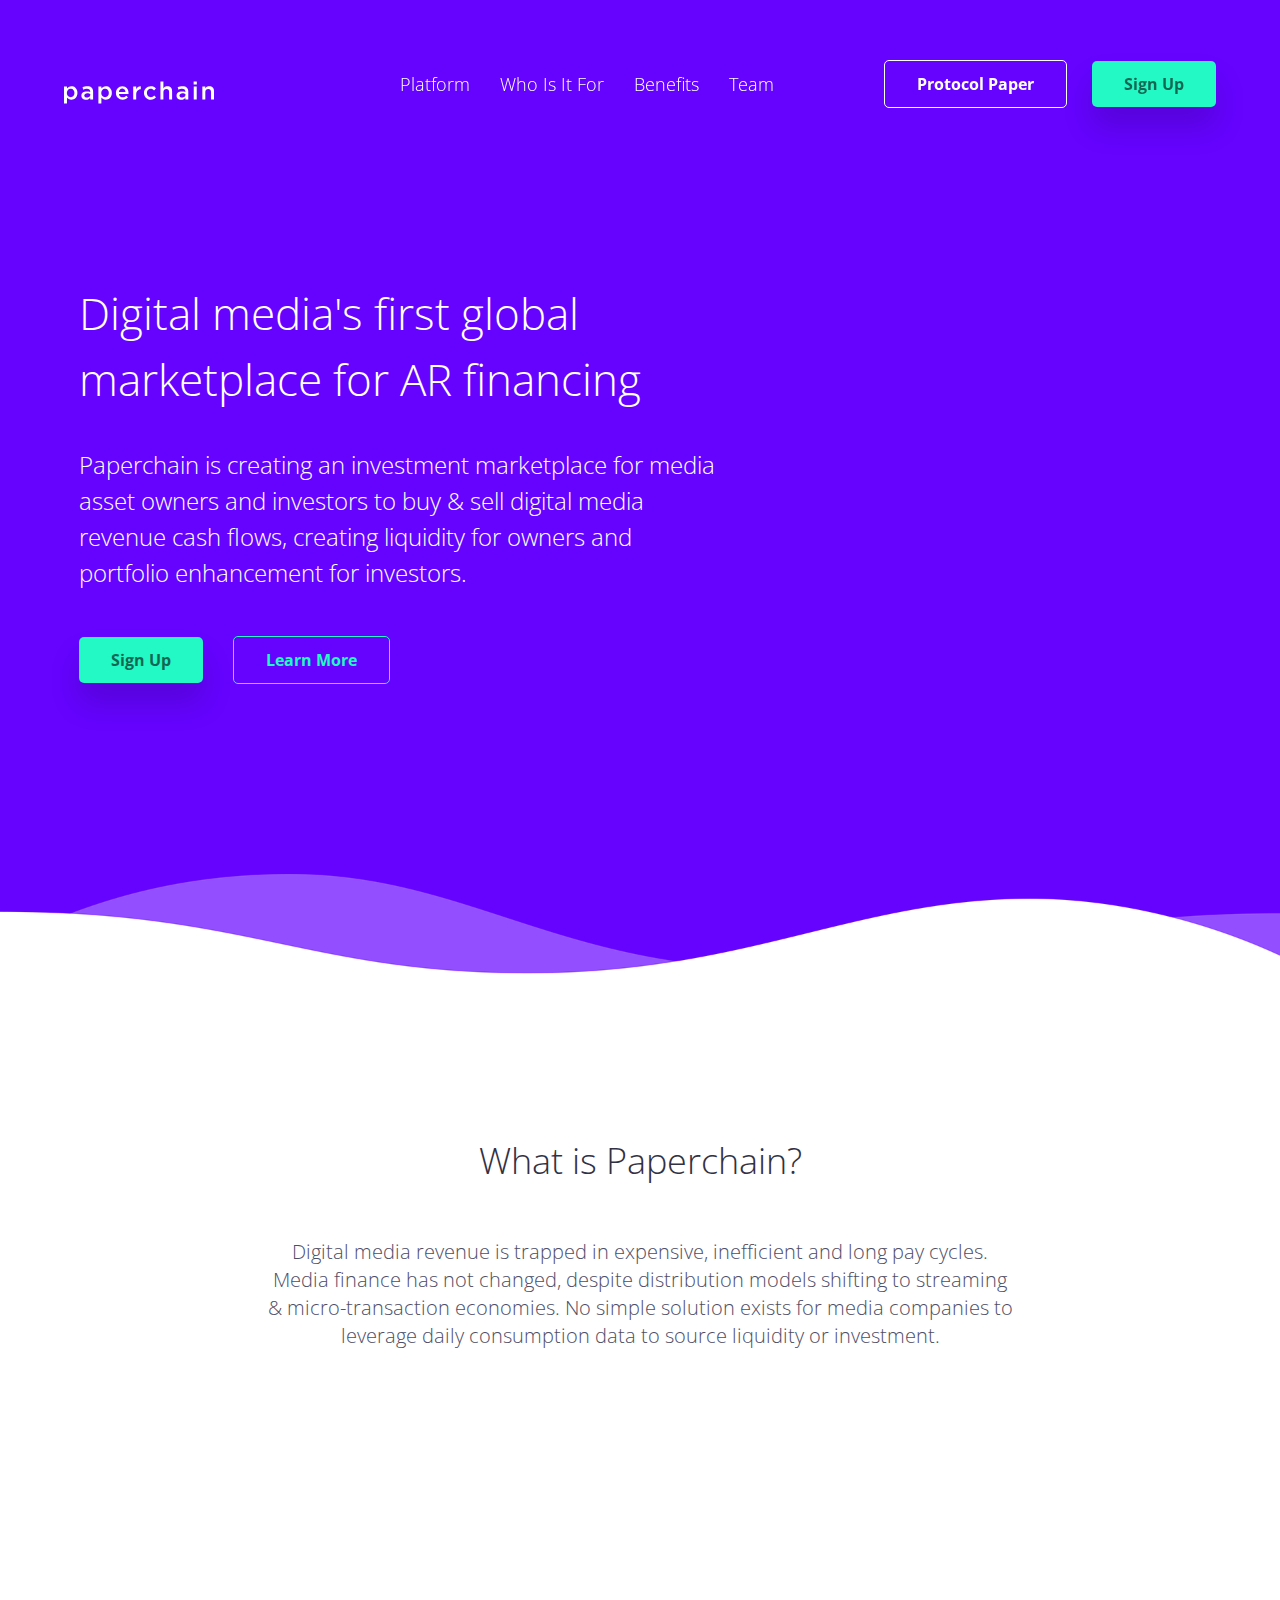
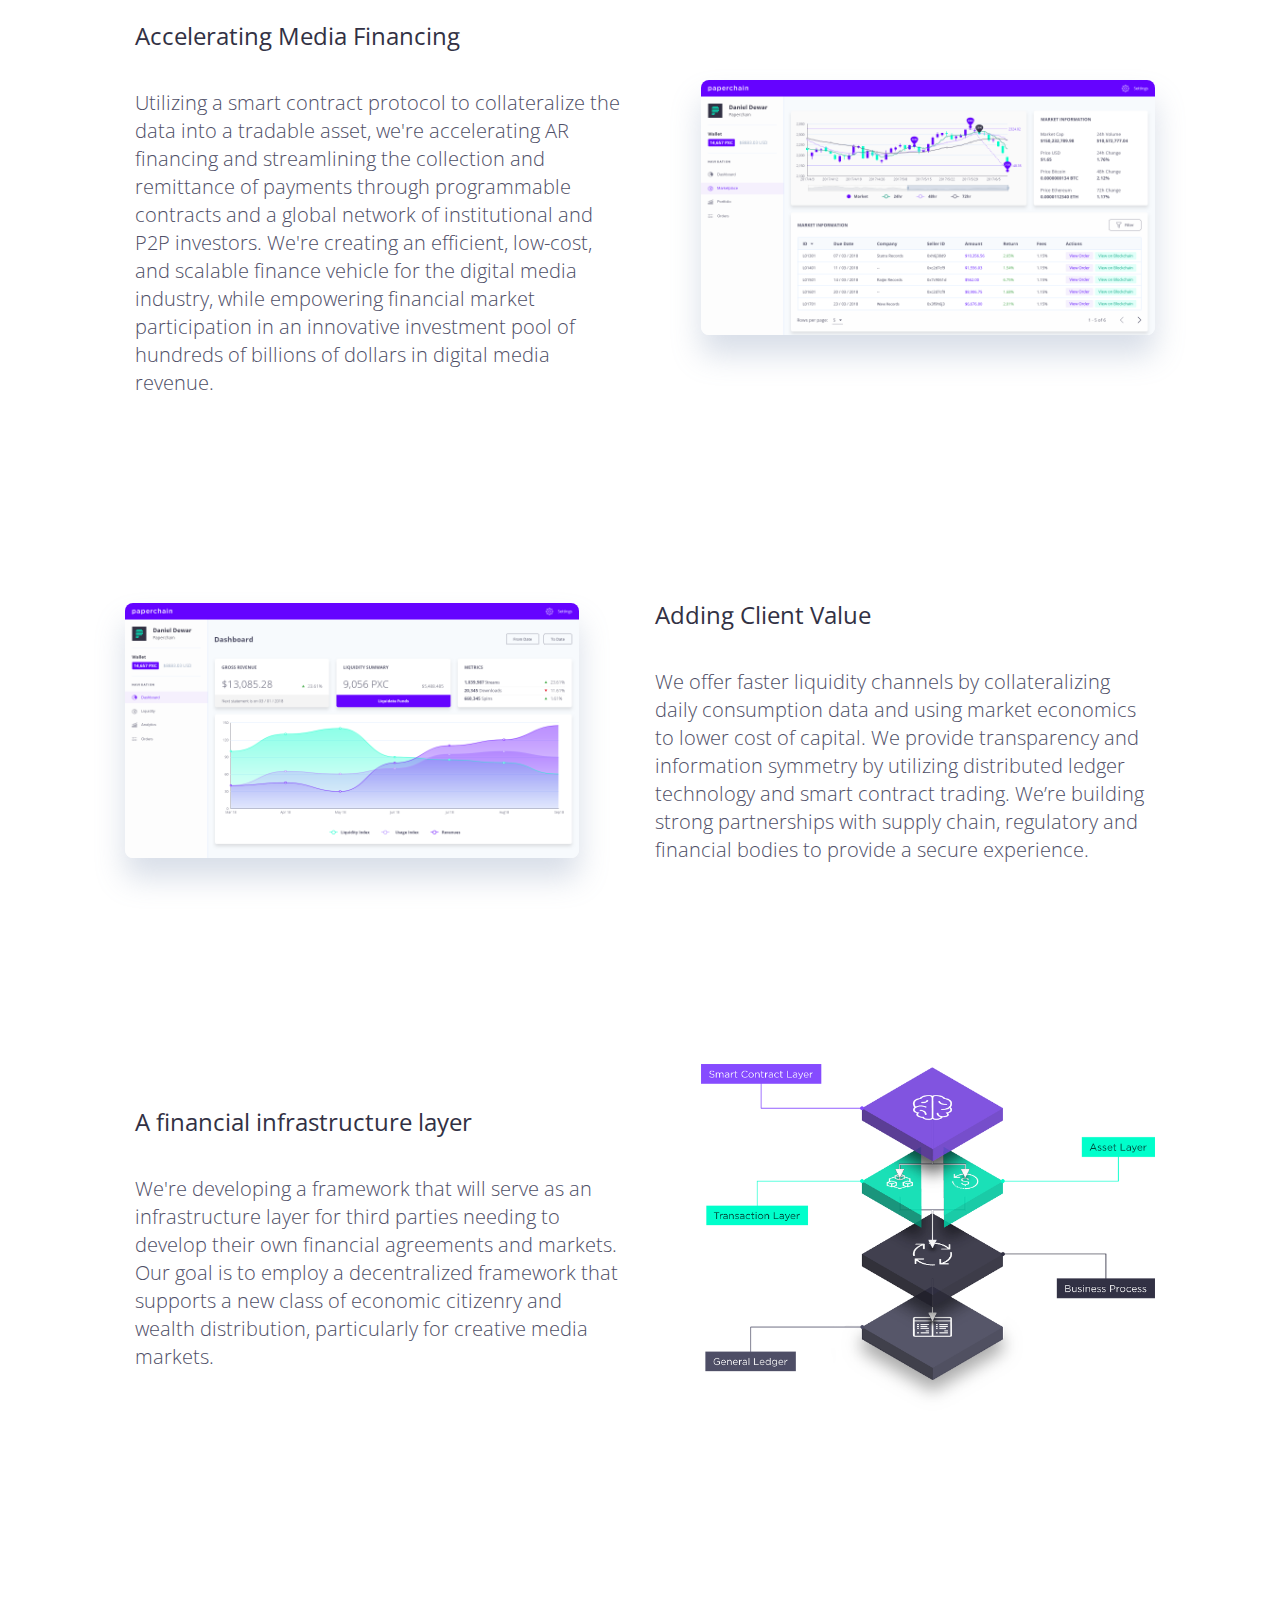
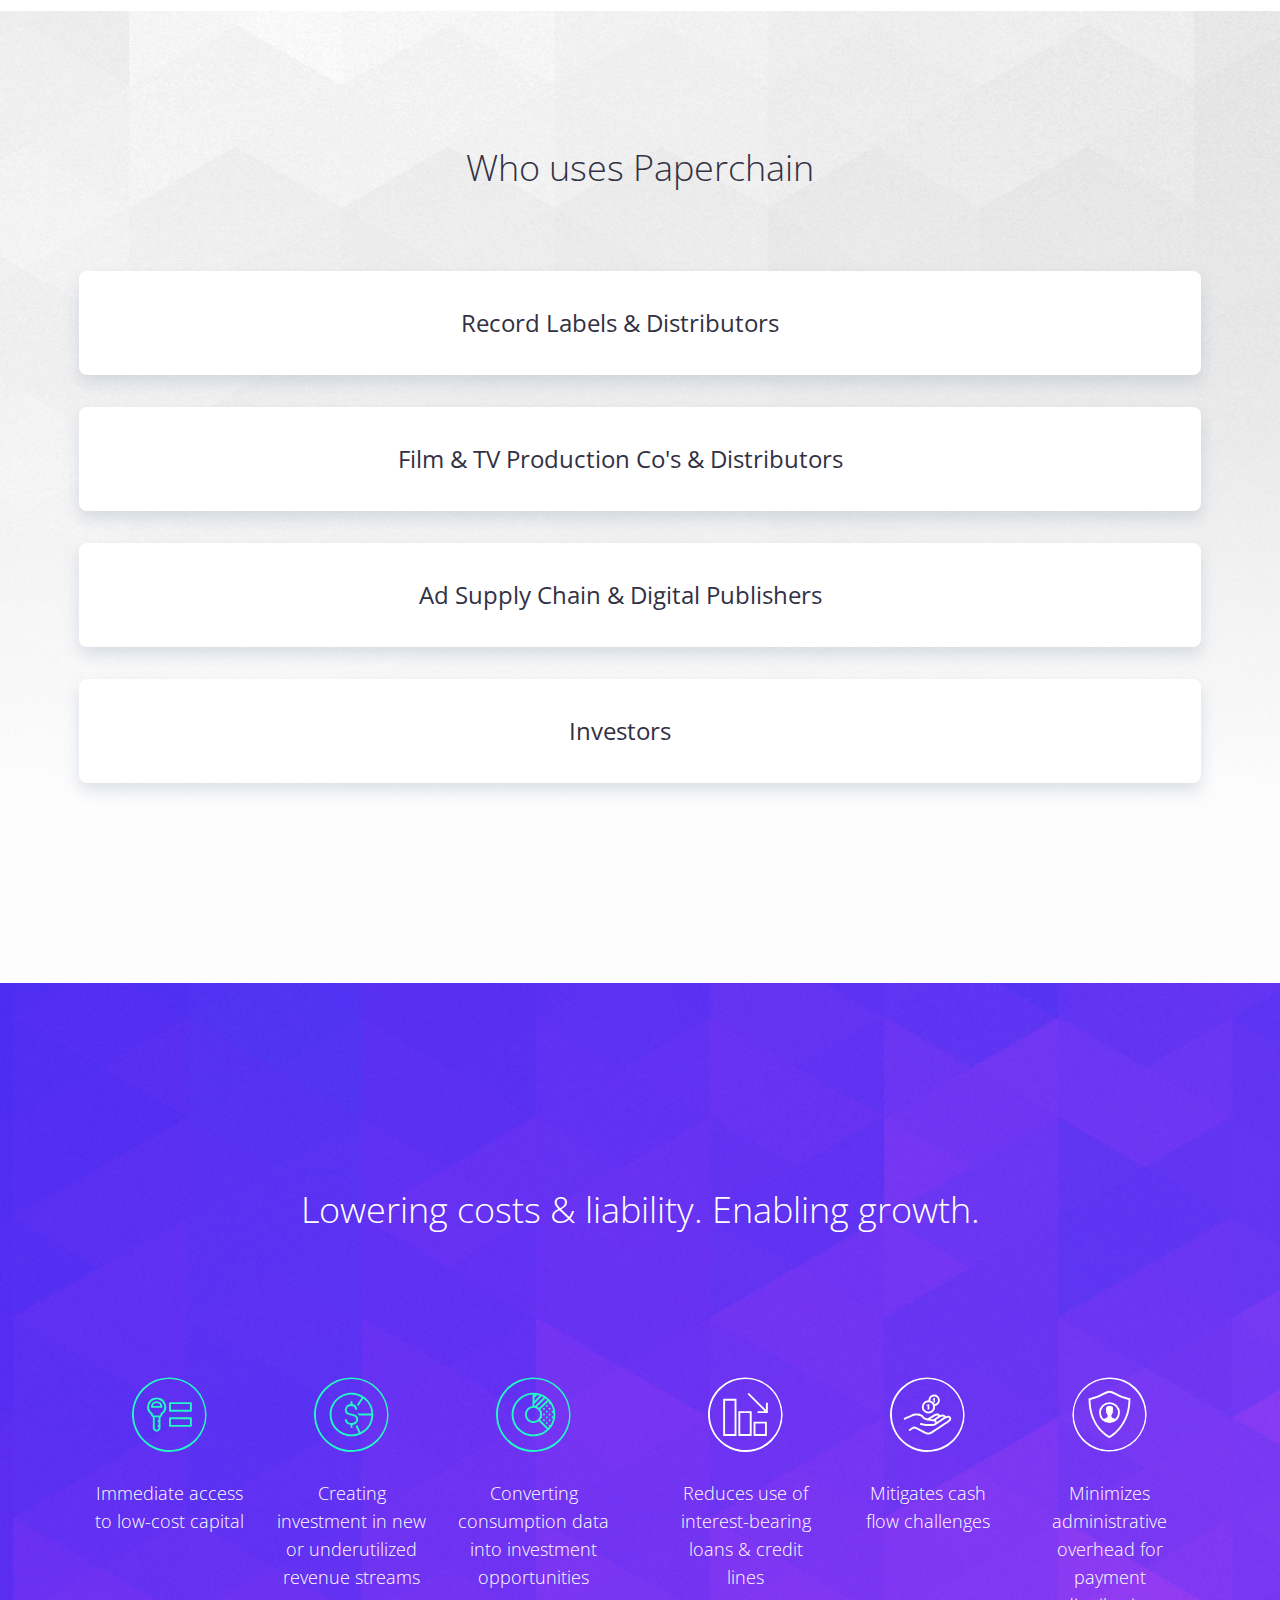
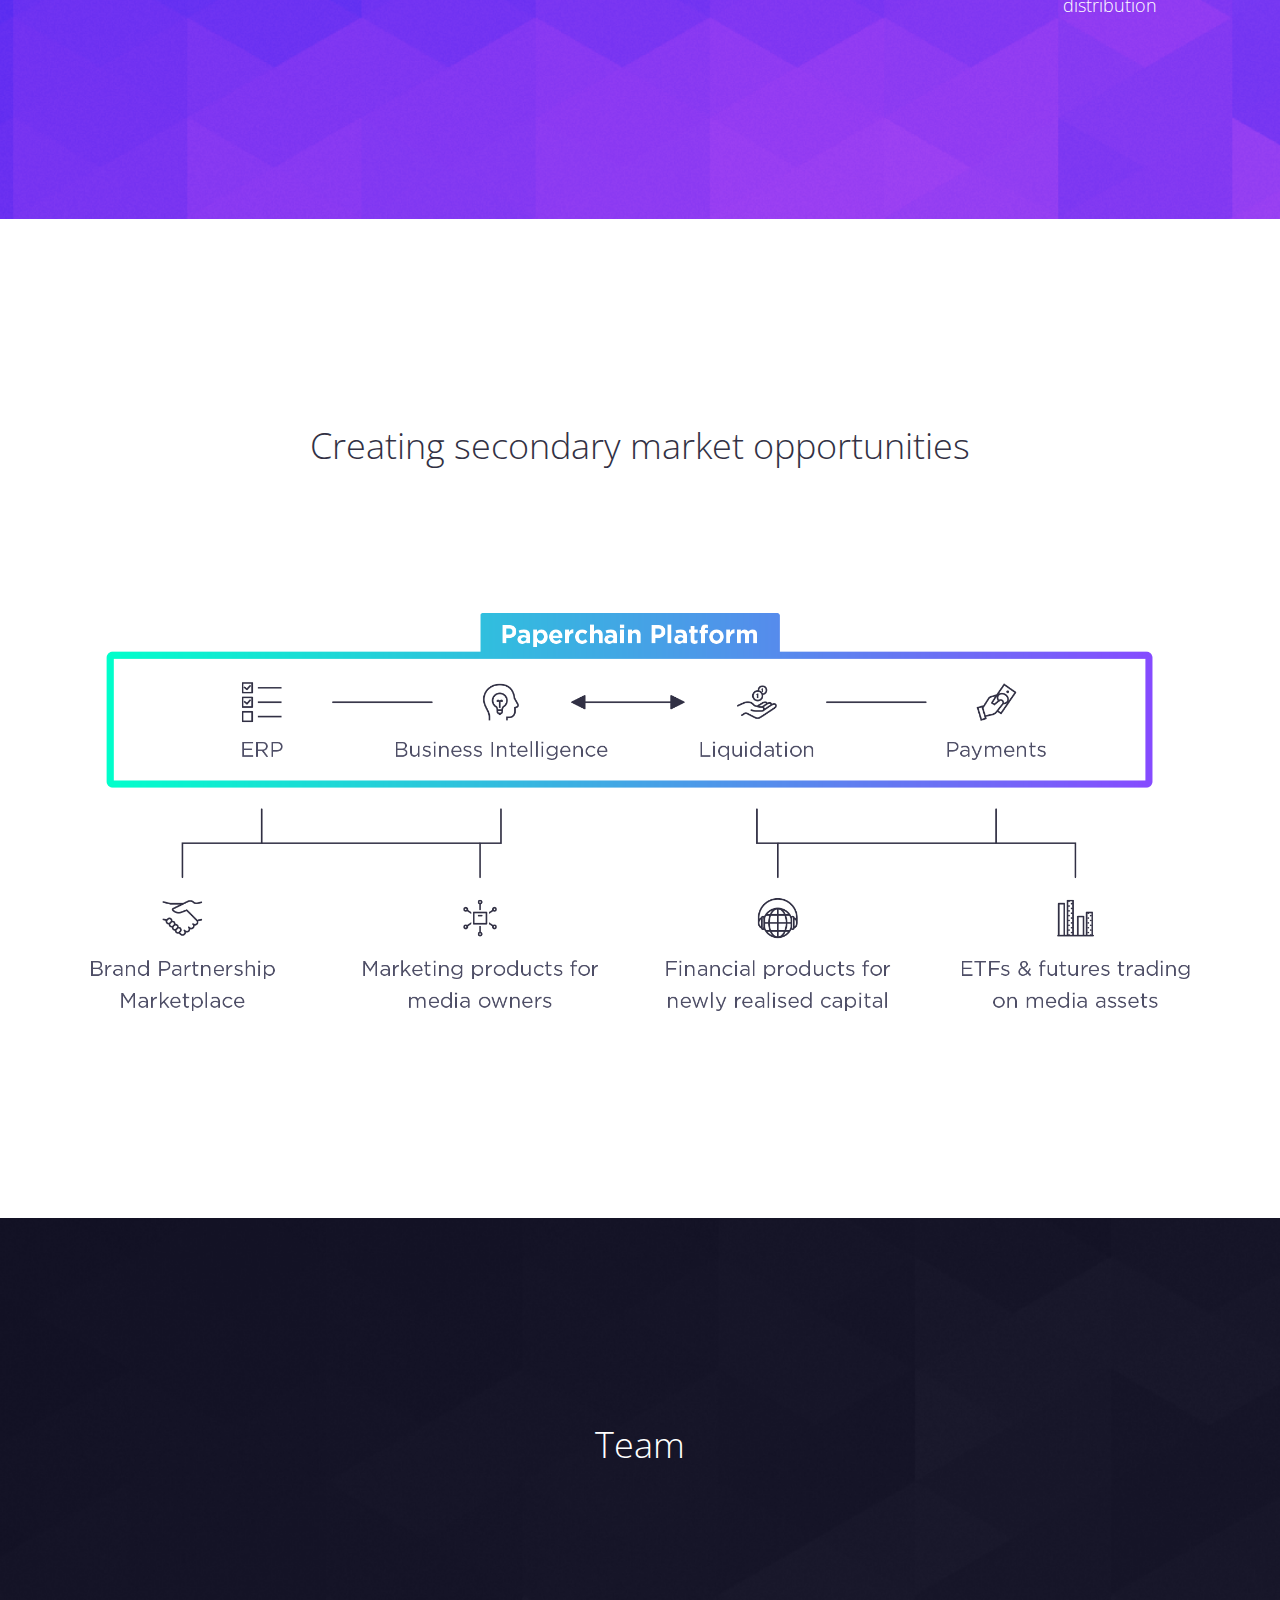
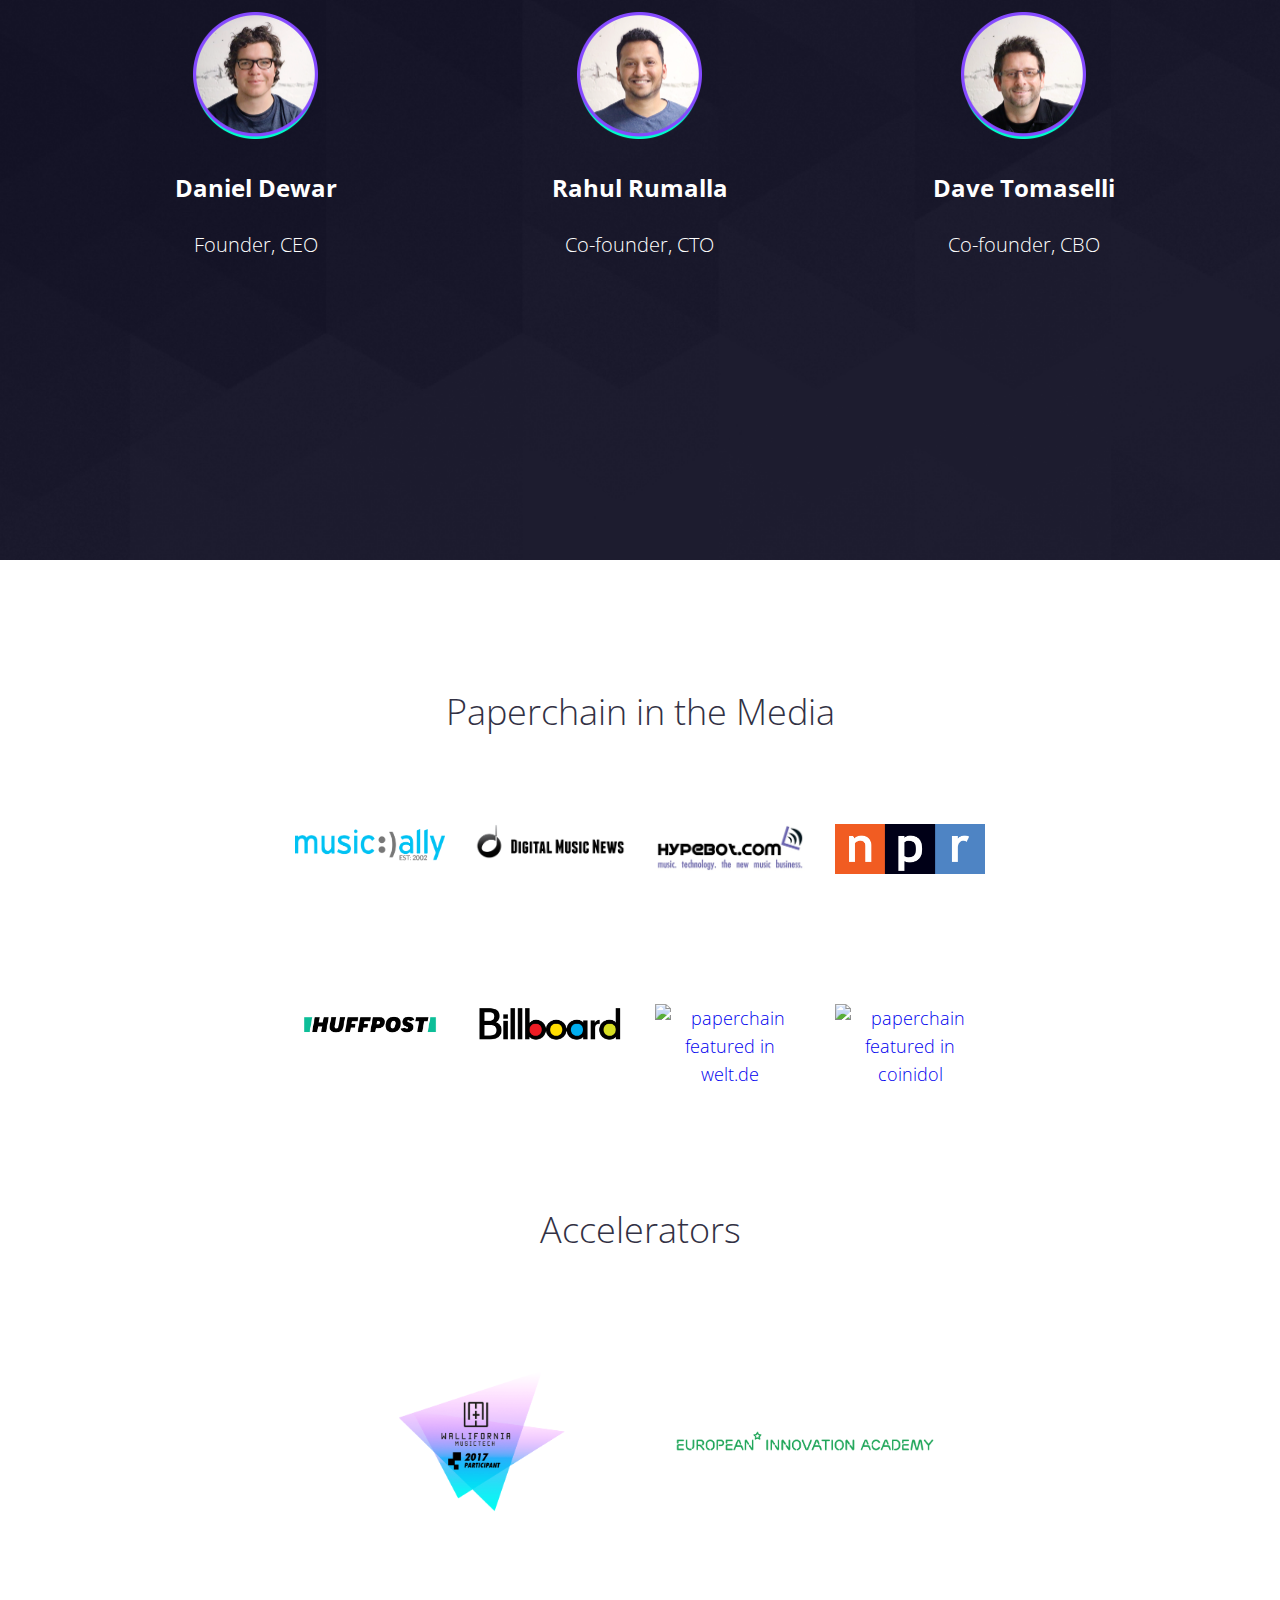
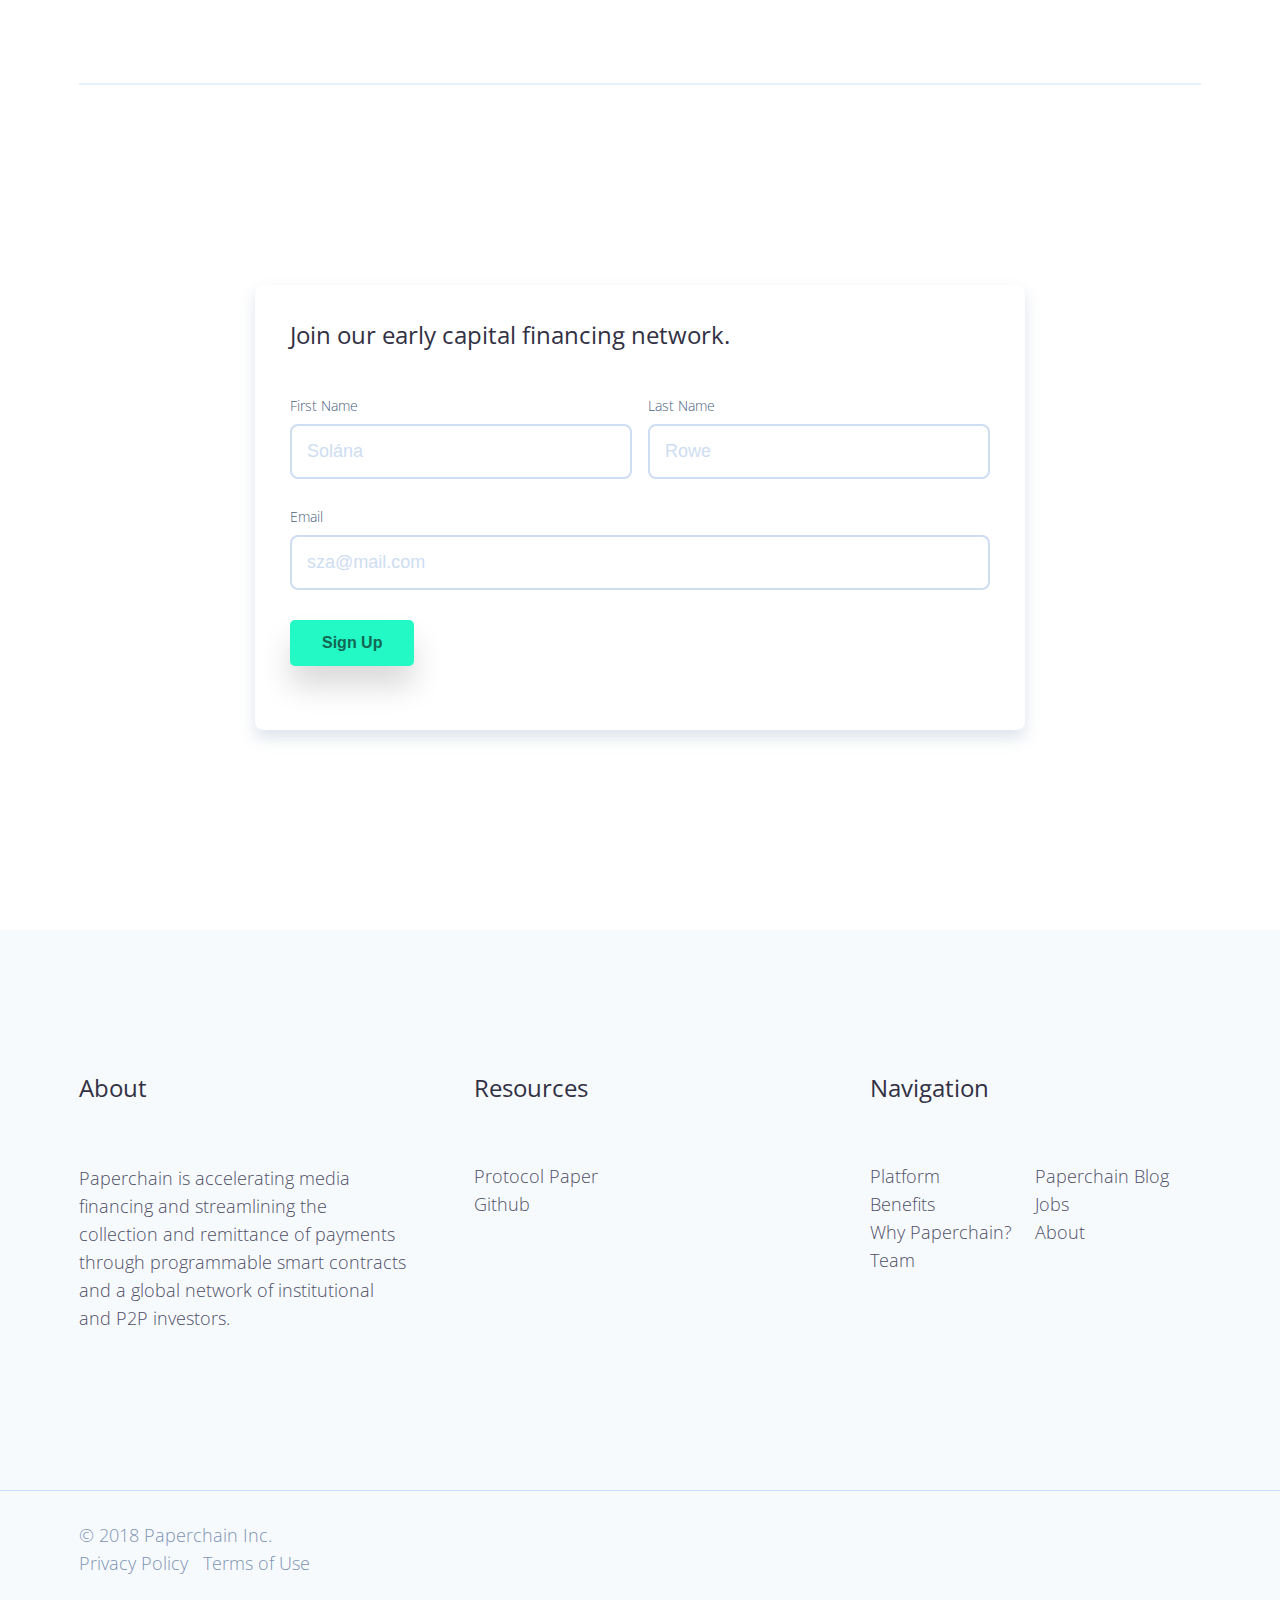
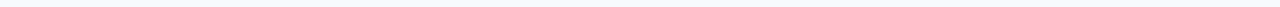
==== commit 1e15b418: "update header copy" ====
--- a/index.html
+++ b/index.html
@@ -125,7 +125,7 @@
       <div class="container">
         <div class="row header-home__about-img-wrap">
           <div class="col-7 header-home__about-desc-col">
-            <h2 class="header-home__title">Investment Marketplace for the Digital Media Ecosystem</h2>
+            <h2 class="header-home__title">Digital media's first global marketplace for AR financing</h2>
             <p class="header-home__description header-home__description--big header-home__description--about">
               Paperchain is creating an investment marketplace for media asset owners and investors to buy & sell digital media revenue cash flows, creating liquidity for owners and portfolio enhancement for investors.</p>
 			<p class="header-home__description--buttons"><a href="#contact" class="site-btn site-btn--accent">Sign Up</a><a href="#platform" class="site-btn site-btn--light">Learn More</a></p>
@@ -501,7 +501,7 @@
 			<h4>About</h4>
 			<div class="row">
 				<div class="col-12">
-					<p>Paperchain is a decentralized marketplace that allows digital media companies to liquidate their daily transaction revenue through a global investor network.</p>
+					<p>Paperchain is accelerating media financing and streamlining the collection and remittance of payments through programmable smart contracts and a global network of institutional and P2P investors.</p>
 				</div>
 			</div>
 		</div>
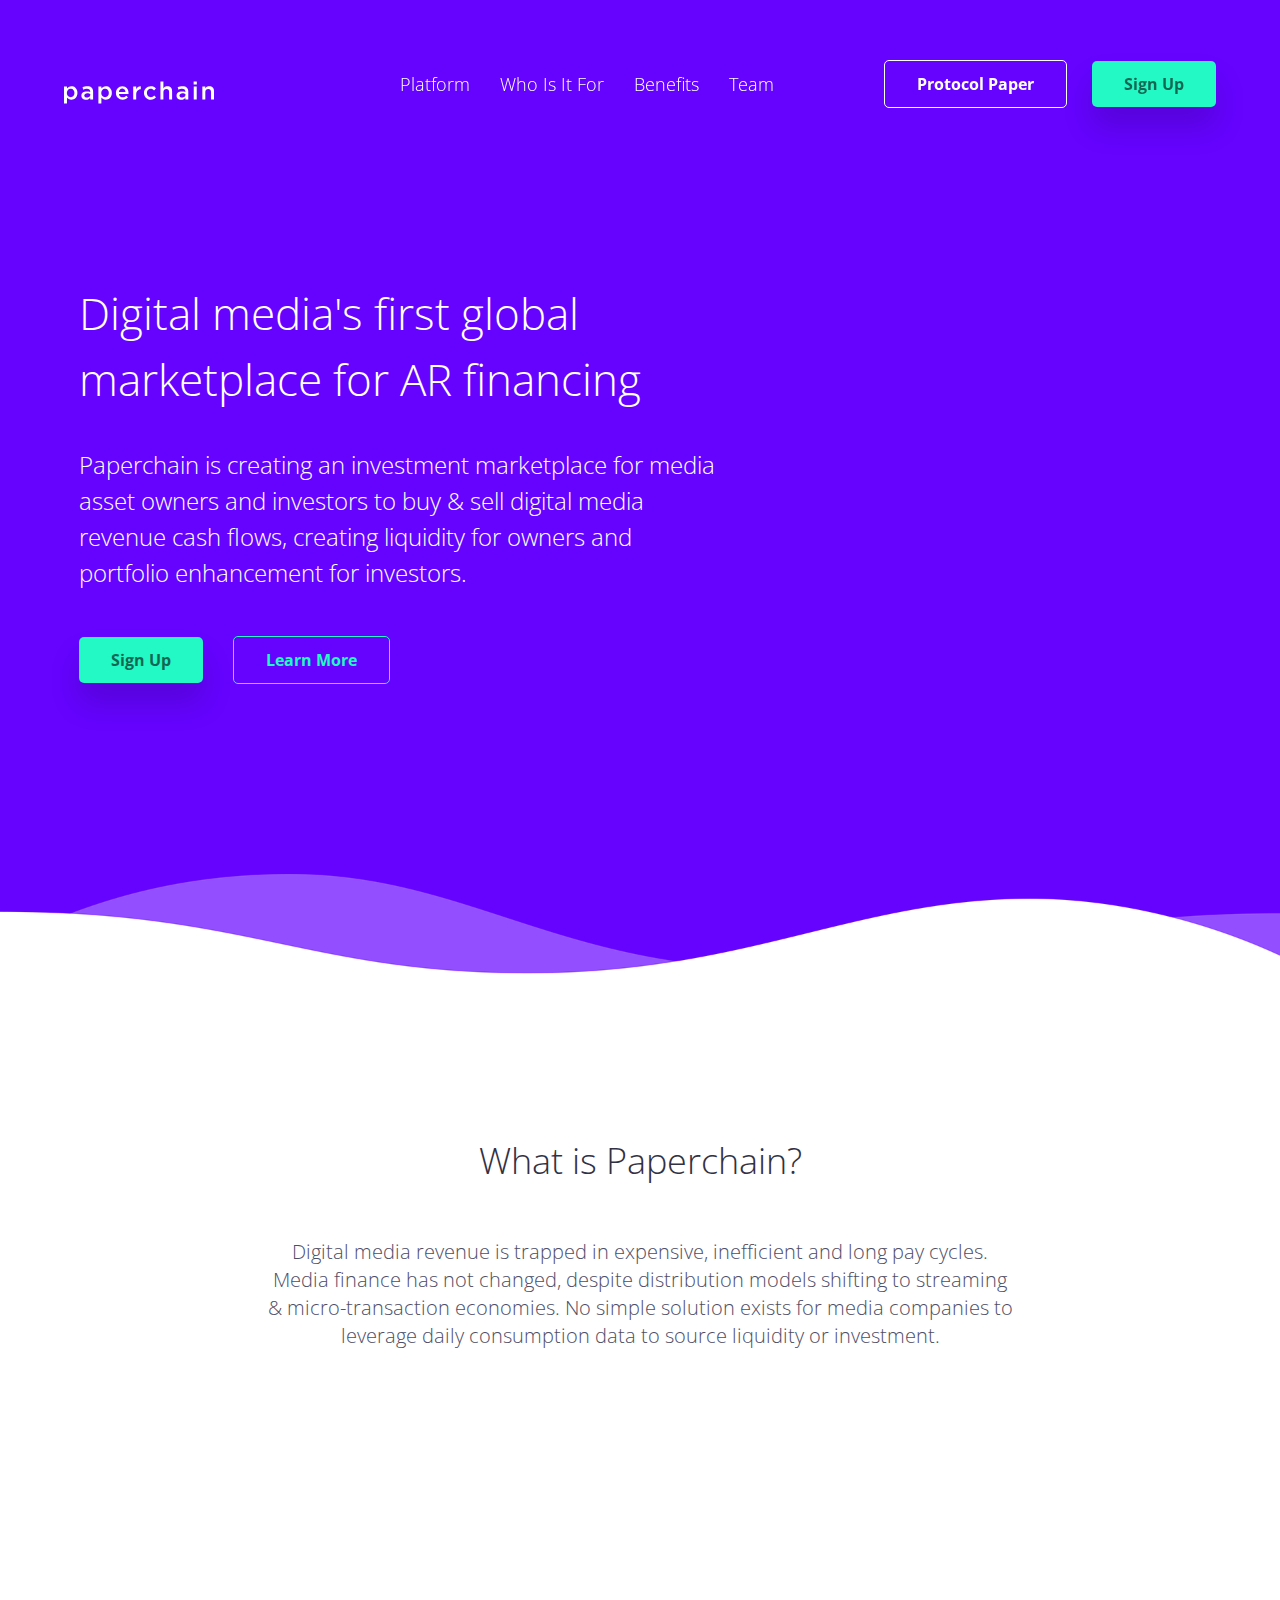
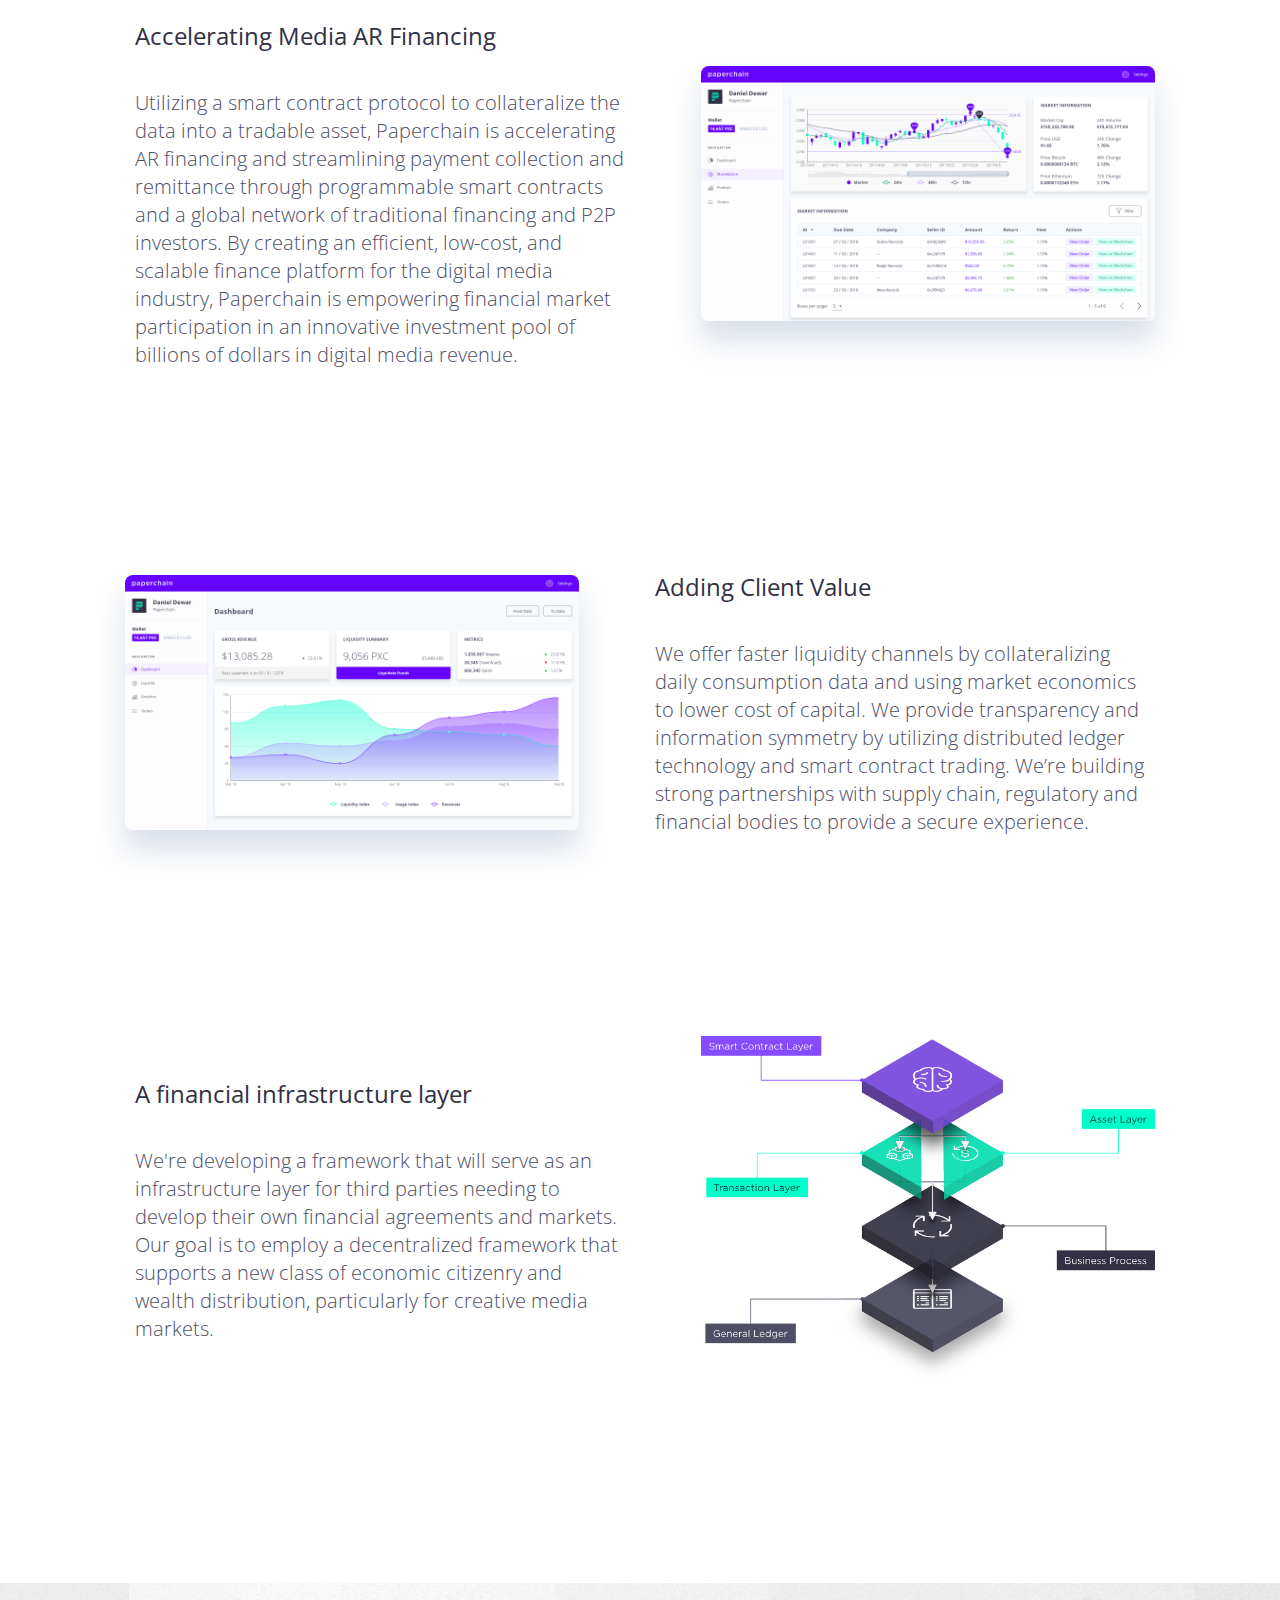
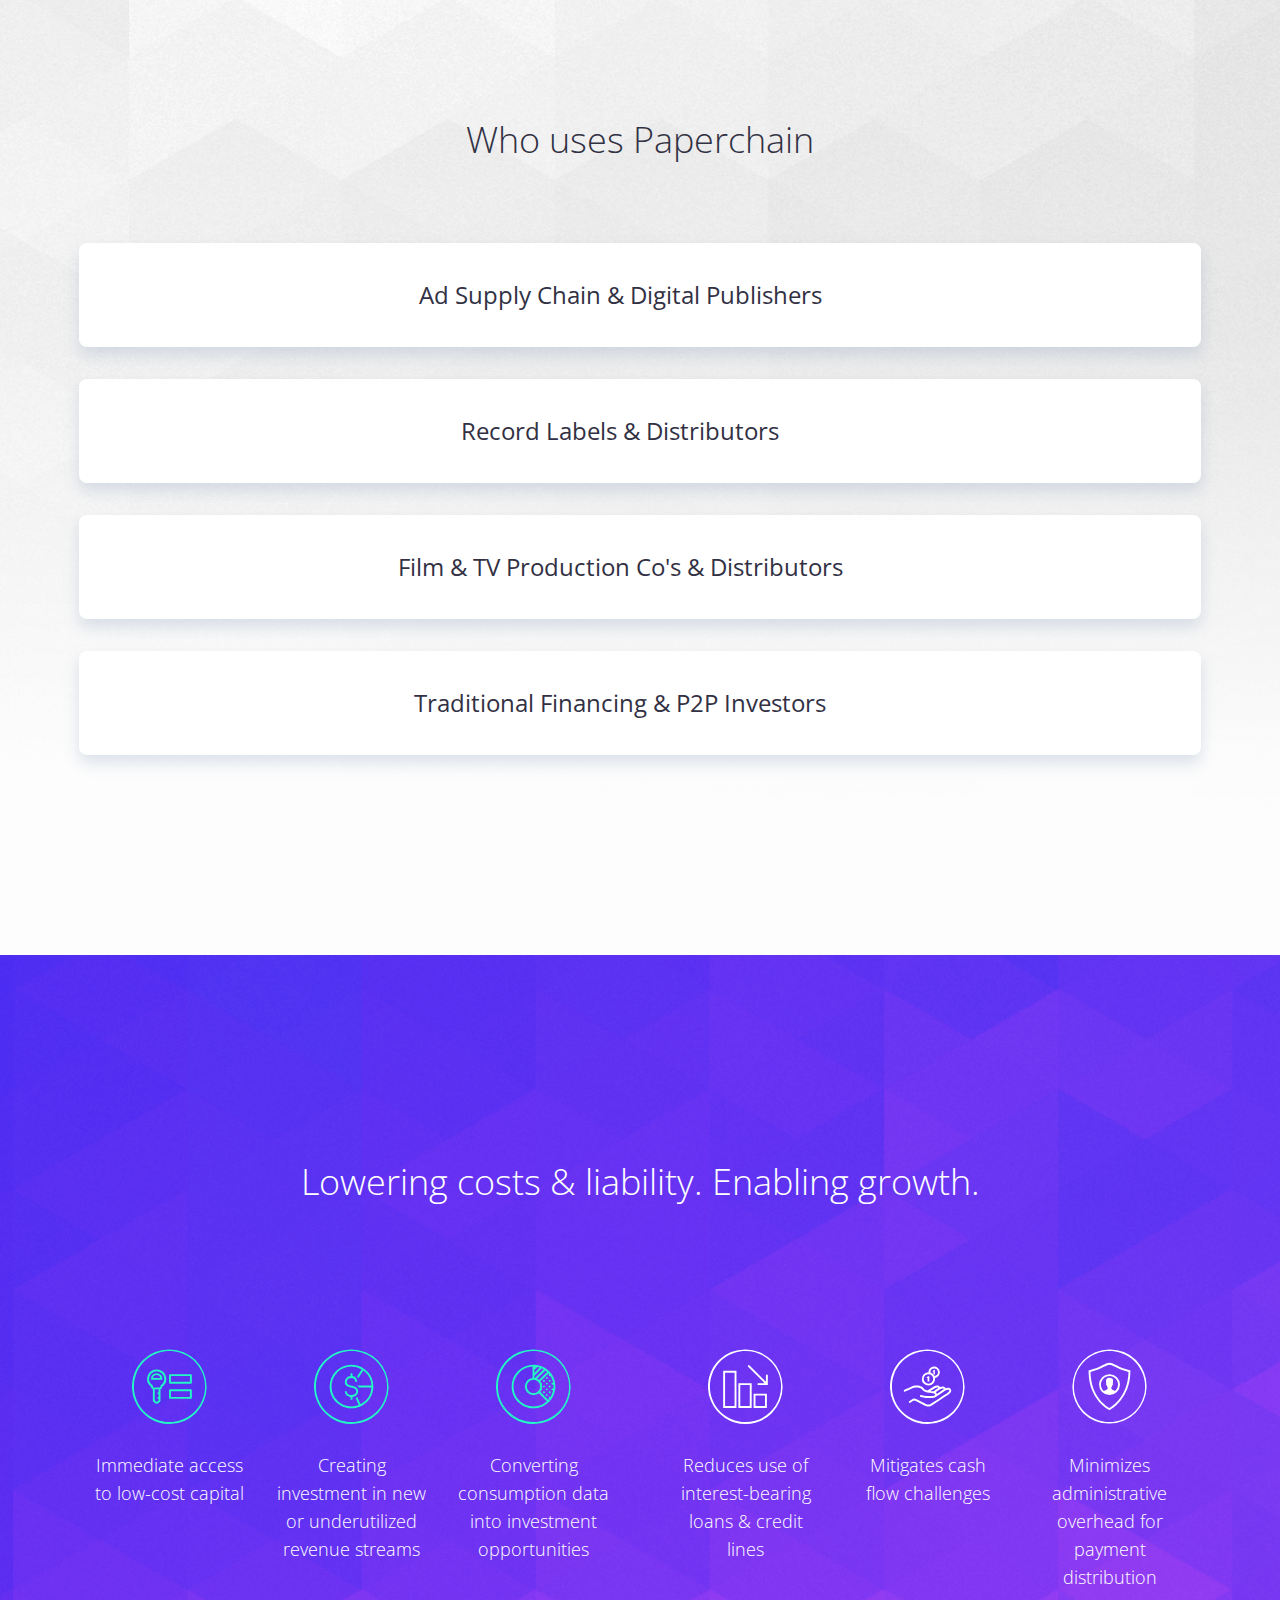
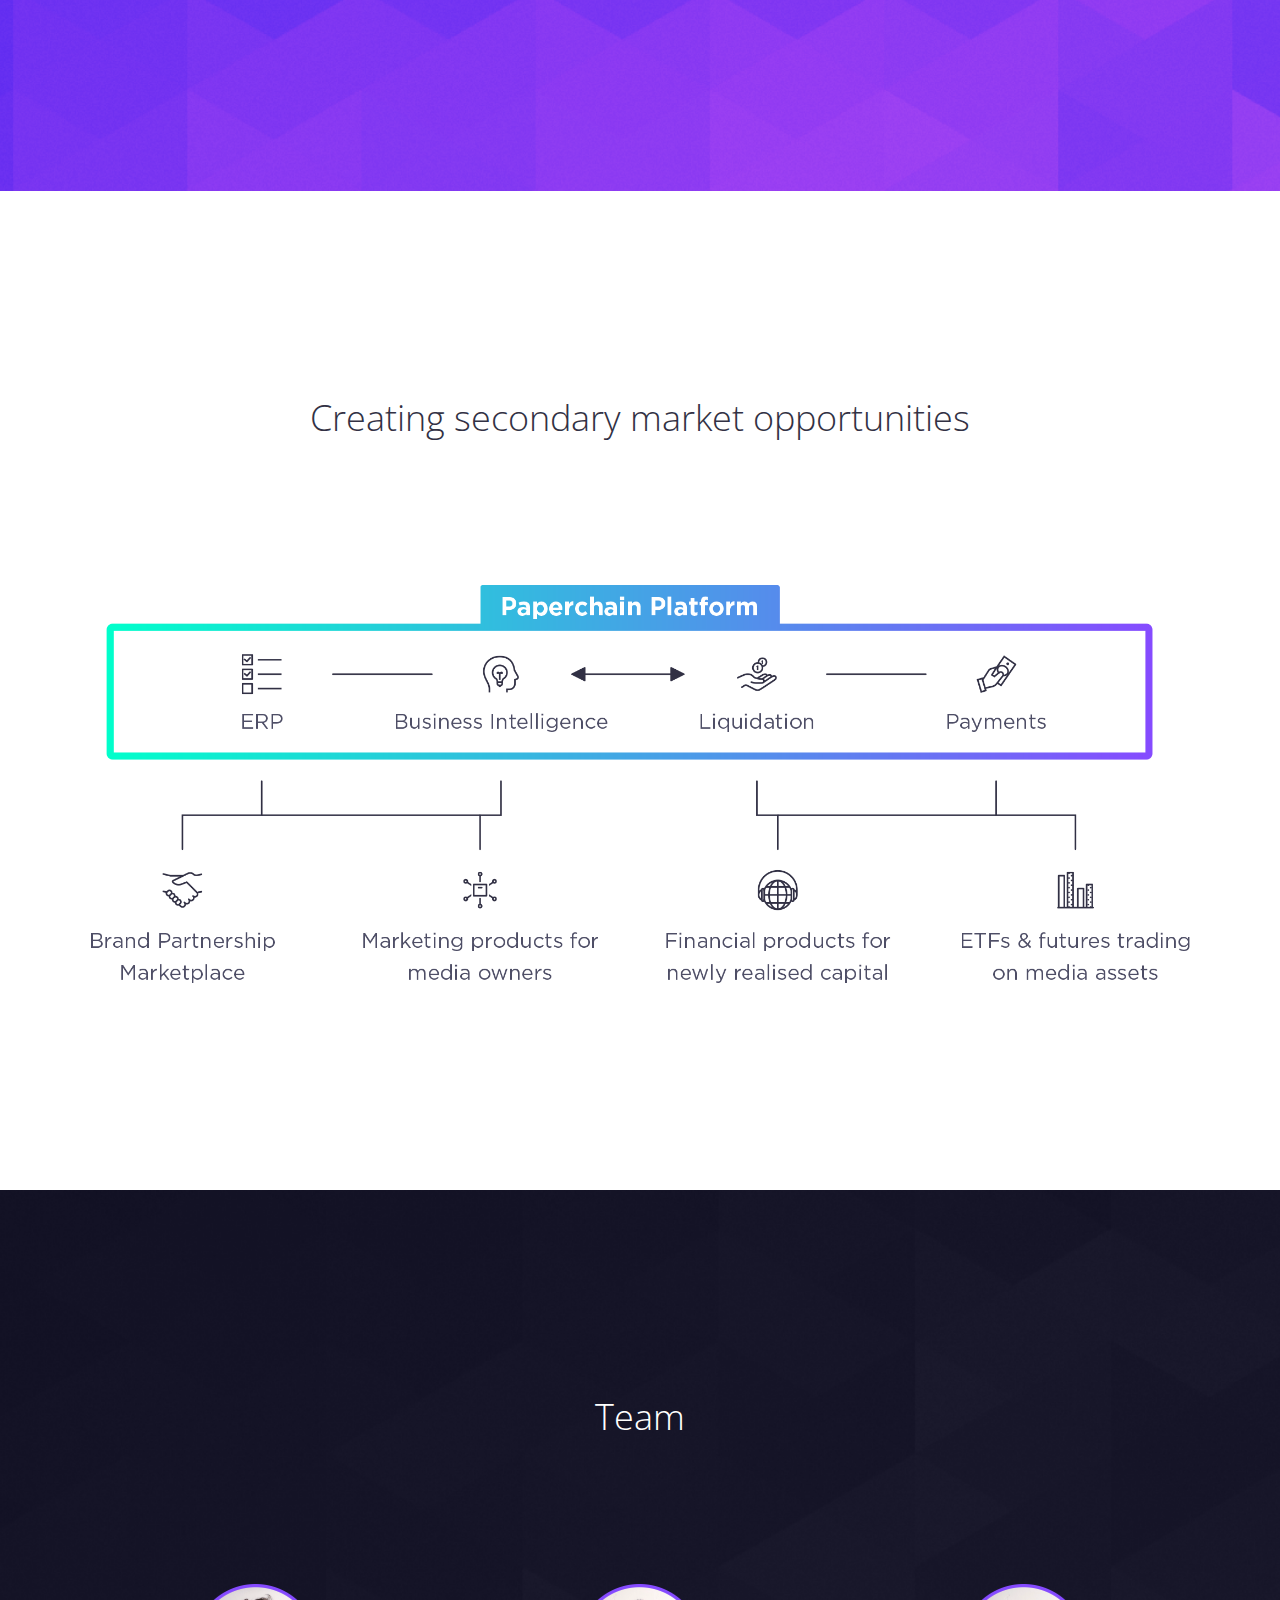
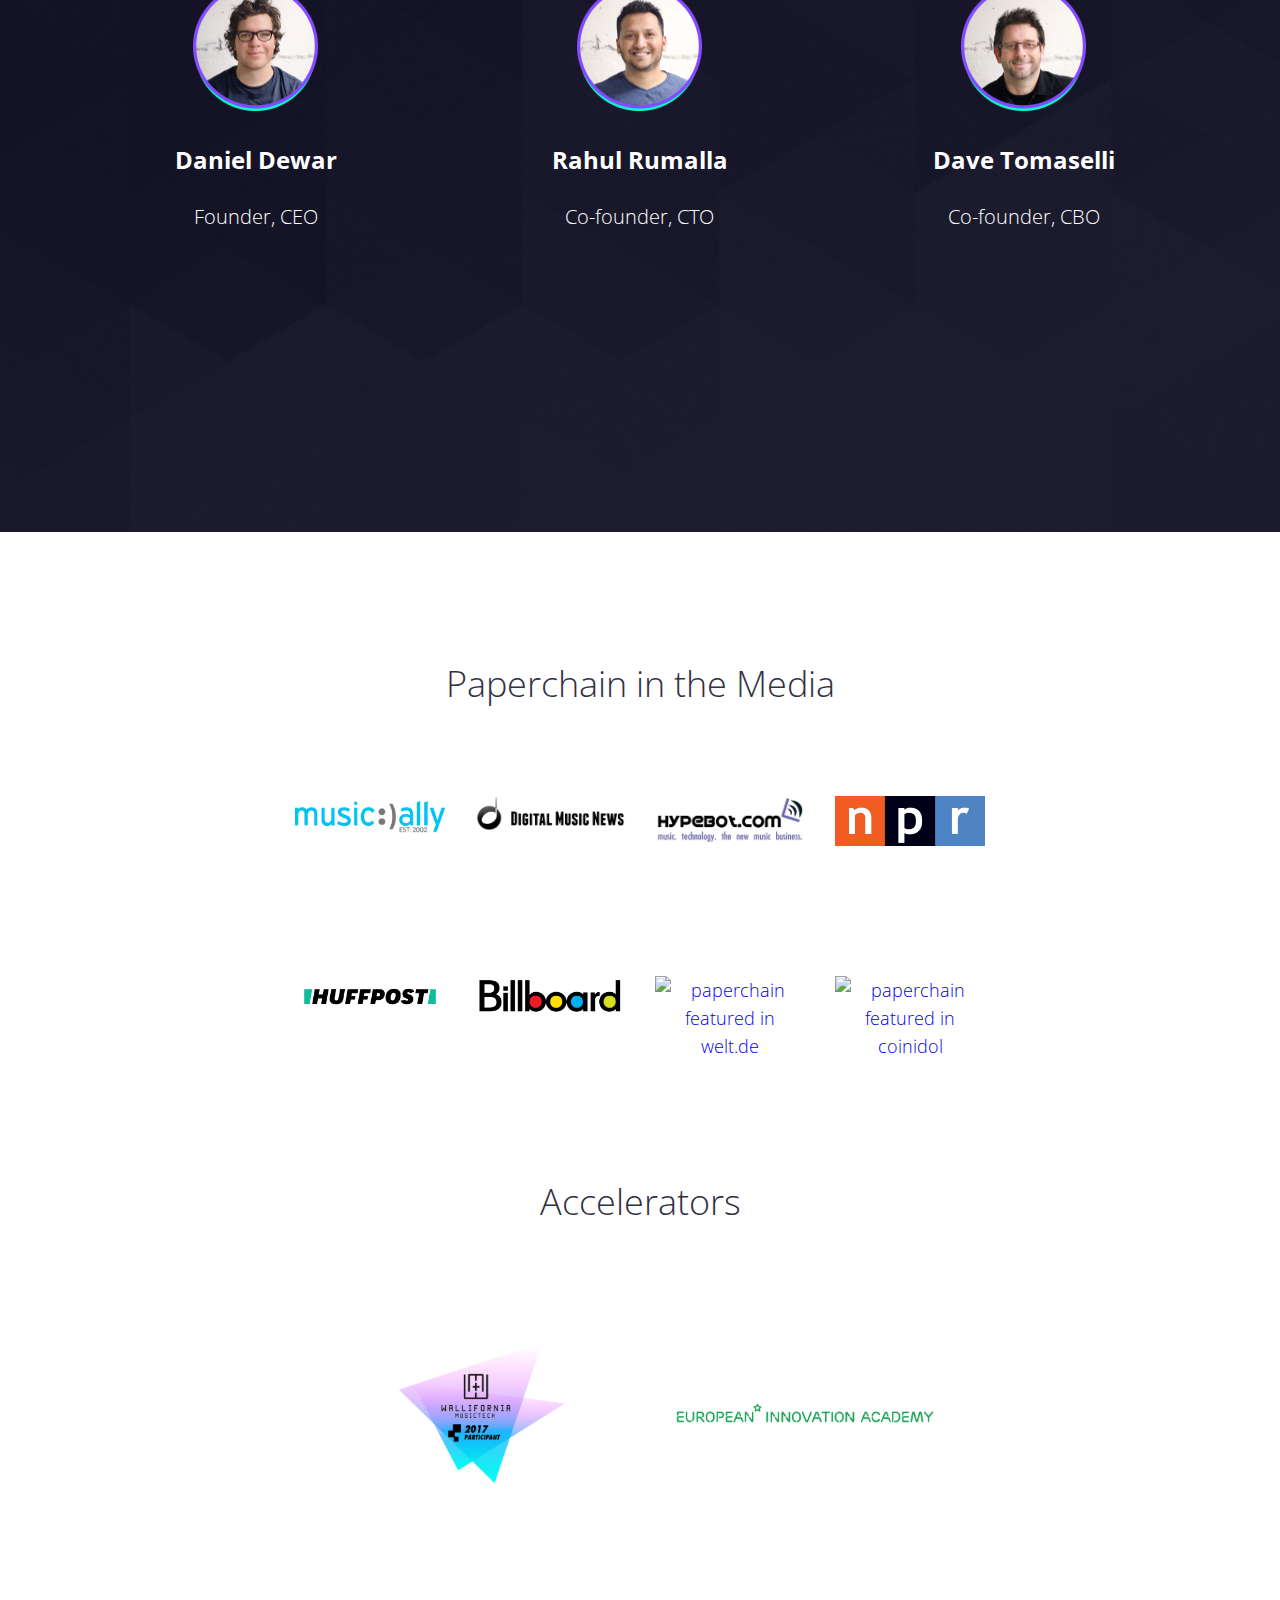
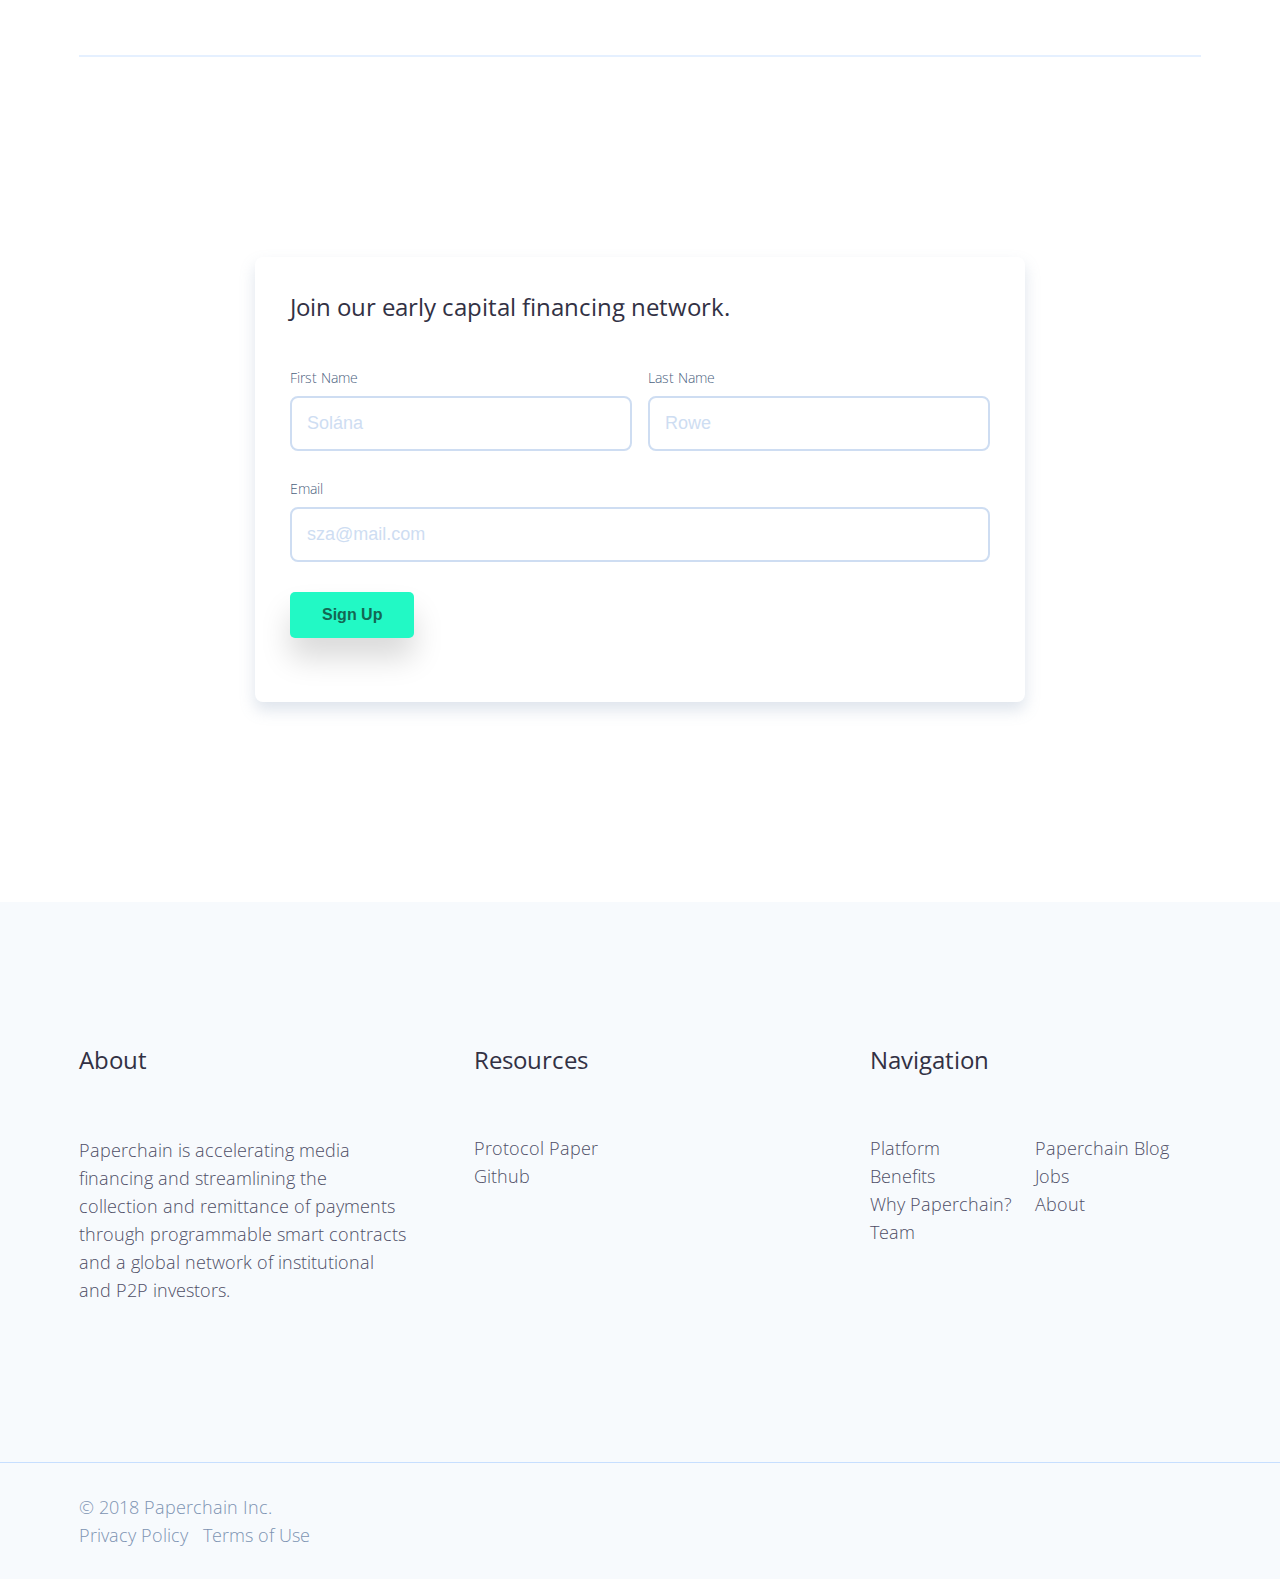
==== commit f6f45eda: "update copy" ====
--- a/index.html
+++ b/index.html
@@ -157,8 +157,8 @@
       <div class="row about-app">
         <div class="col-6 about-app__description">
           <div class="about-app__description-content about-app__description-content--left">
-            <h4 class="about-app__description-title">Accelerating Media Financing</h4>
-            <p>Utilizing a smart contract protocol to collateralize the data into a tradable asset, we're accelerating AR financing and streamlining the collection and remittance of payments through programmable contracts and a global network of institutional and P2P investors. We're creating an efficient, low-cost, and scalable finance vehicle for the digital media industry, while empowering financial market participation in an innovative investment pool of hundreds of billions of dollars in digital media revenue. </p>
+            <h4 class="about-app__description-title">Accelerating Media AR Financing</h4>
+            <p>Utilizing a smart contract protocol to collateralize the data into a tradable asset, Paperchain is accelerating AR financing and streamlining payment collection and remittance through programmable smart contracts and a global network of traditional financing and P2P investors. By creating an efficient, low-cost, and scalable finance platform for the digital media industry, Paperchain is empowering financial market participation in an innovative investment pool of billions of dollars in digital media revenue. </p>
           </div>
         </div>
         <div class="col-6 about-app__img">
@@ -204,6 +204,14 @@
 	        <div class="faq__content">
 	          <div id="chapter1" class="faq__chapter chapter">
 	            <h3 class="faq__chapter-title">Who uses Paperchain</h3>
+              <div class="faq__card card">
+	              <h4 class="faq__card-title">Ad Supply Chain & Digital Publishers
+	                <span class="faq__card-icon"><i class="mdi mdi-chevron-down"></i></span></h4>
+	              <div class="faq__card-description">
+	                <p>Many media organizations sell advertising space as part of their monetization strategy. On average, it takes 90-120 days for a payment to flow from the advertising brand to the publisher or news organization. The impression and click data is available in near real-time. The value of this data can be calculated and the data can be sold to an investment network on Paperchain’s marketplace.
+	                </p>
+	              </div>
+	            </div>
 	            <div class="faq__card card">
 	              <h4 class="faq__card-title">Record Labels & Distributors
 	                <span class="faq__card-icon"><i class="mdi mdi-chevron-down"></i></span>
@@ -222,15 +230,7 @@
 	              </div>
 	            </div>
 	            <div class="faq__card card">
-	              <h4 class="faq__card-title">Ad Supply Chain & Digital Publishers
-	                <span class="faq__card-icon"><i class="mdi mdi-chevron-down"></i></span></h4>
-	              <div class="faq__card-description">
-	                <p>Many media organizations sell advertising space as part of their monetization strategy. On average, it takes 90-120 days for a payment to flow from the advertising brand to the publisher or news organization. The impression and click data is available in near real-time. The value of this data can be calculated and the data can be sold to an investment network on Paperchain’s marketplace.
-	                </p>
-	              </div>
-	            </div>
-	            <div class="faq__card card">
-	              <h4 class="faq__card-title">Investors
+	              <h4 class="faq__card-title">Traditional Financing & P2P Investors
 	                <span class="faq__card-icon"><i class="mdi mdi-chevron-down"></i></span></h4>
 	              <div class="faq__card-description">
 	                <p>Paperchain creates a liquid market out of traditionally illiquid assets. Investors gain access to a marketplace of validated media transaction receivables from a global network of trusted and recognized media brands (Spotify, Apple, Amazon, Google). They buy the media transaction data sets at a discount and their funds are made immediately available to media owners. Investors then receive the payment from the traditional pay cycle.
